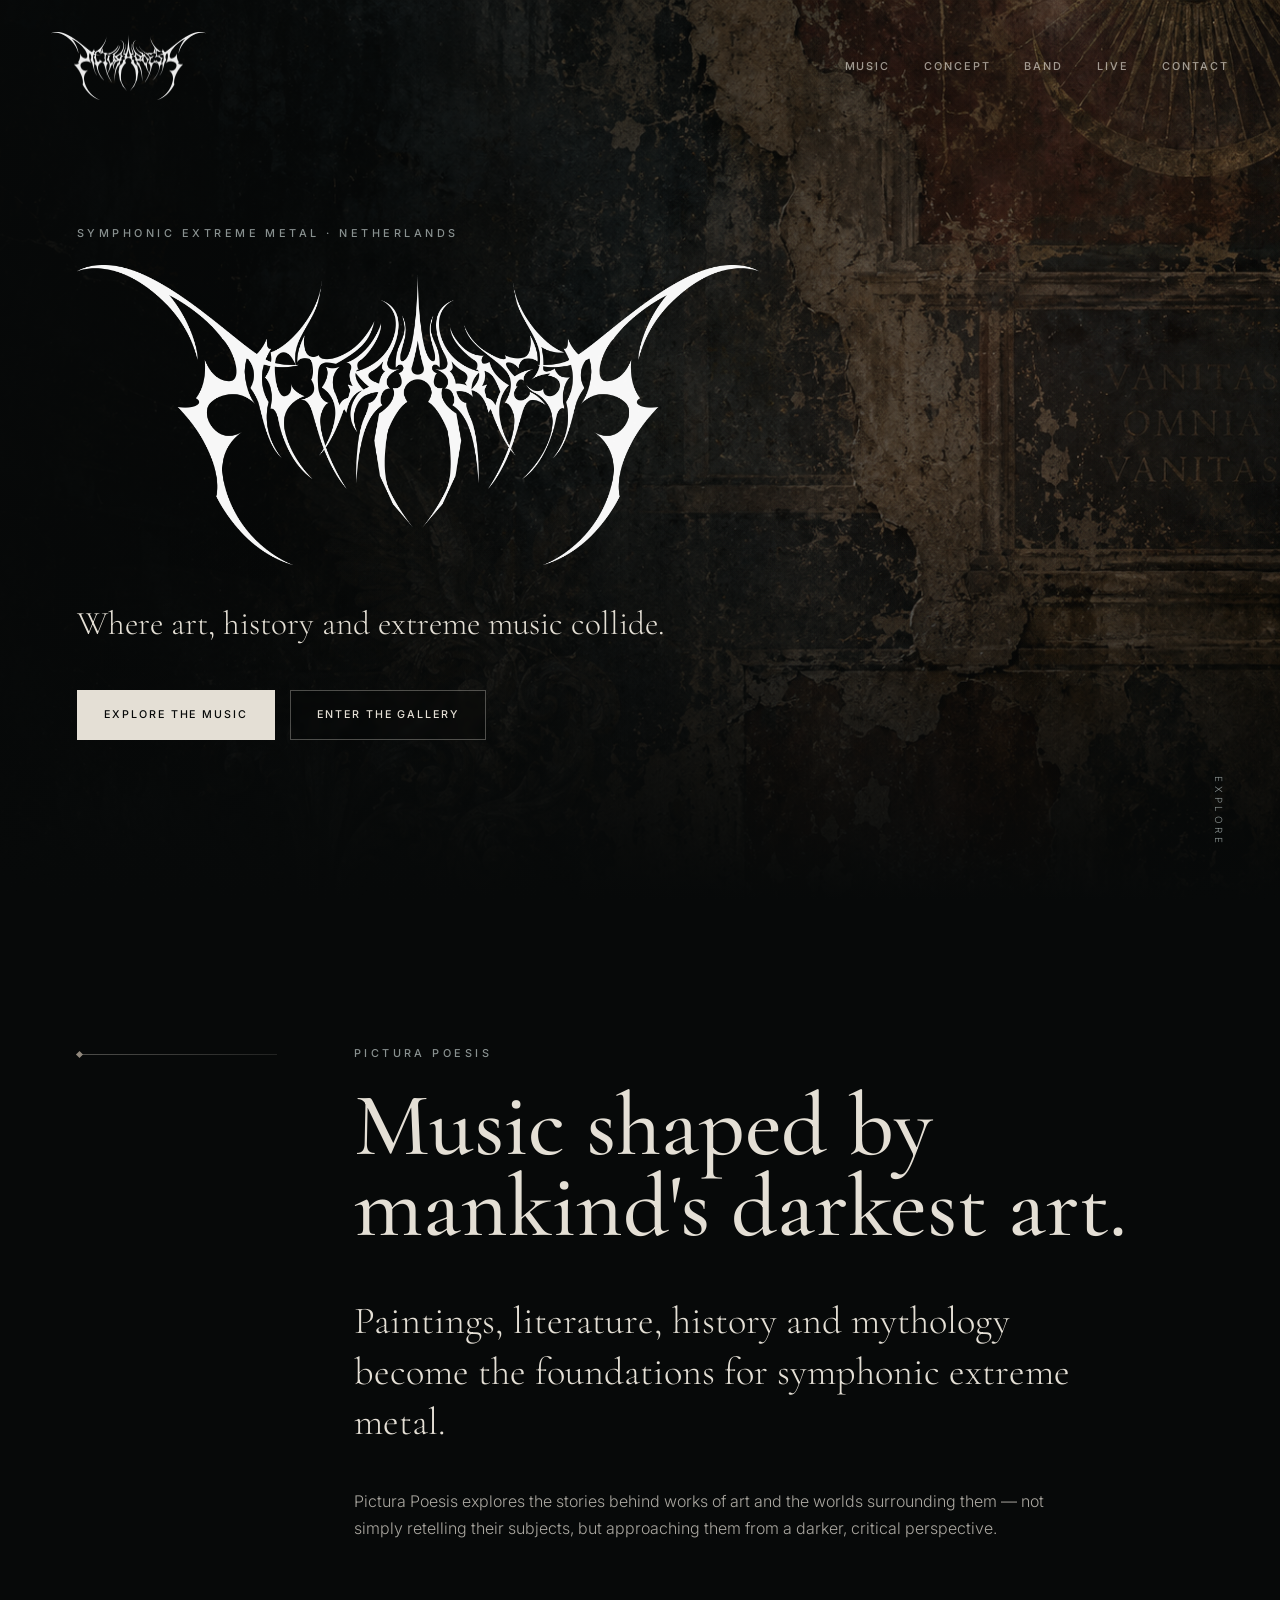
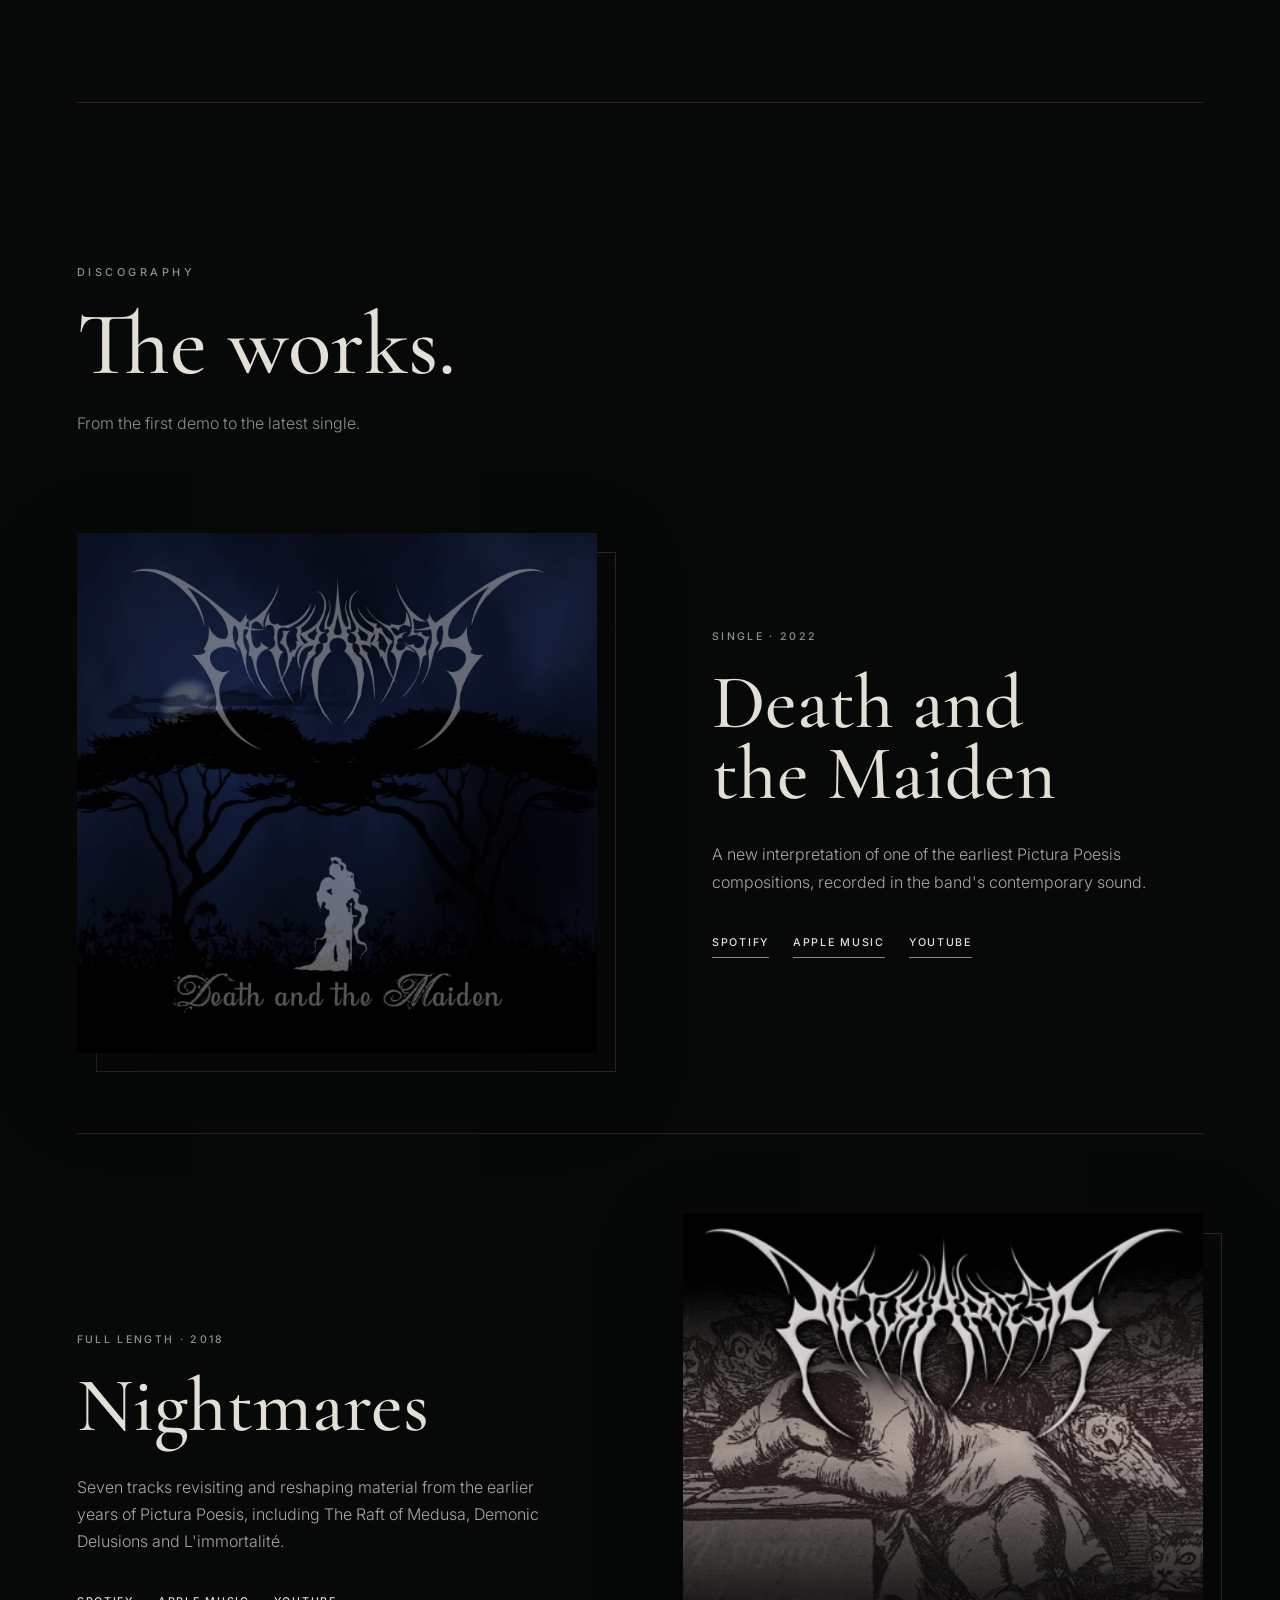
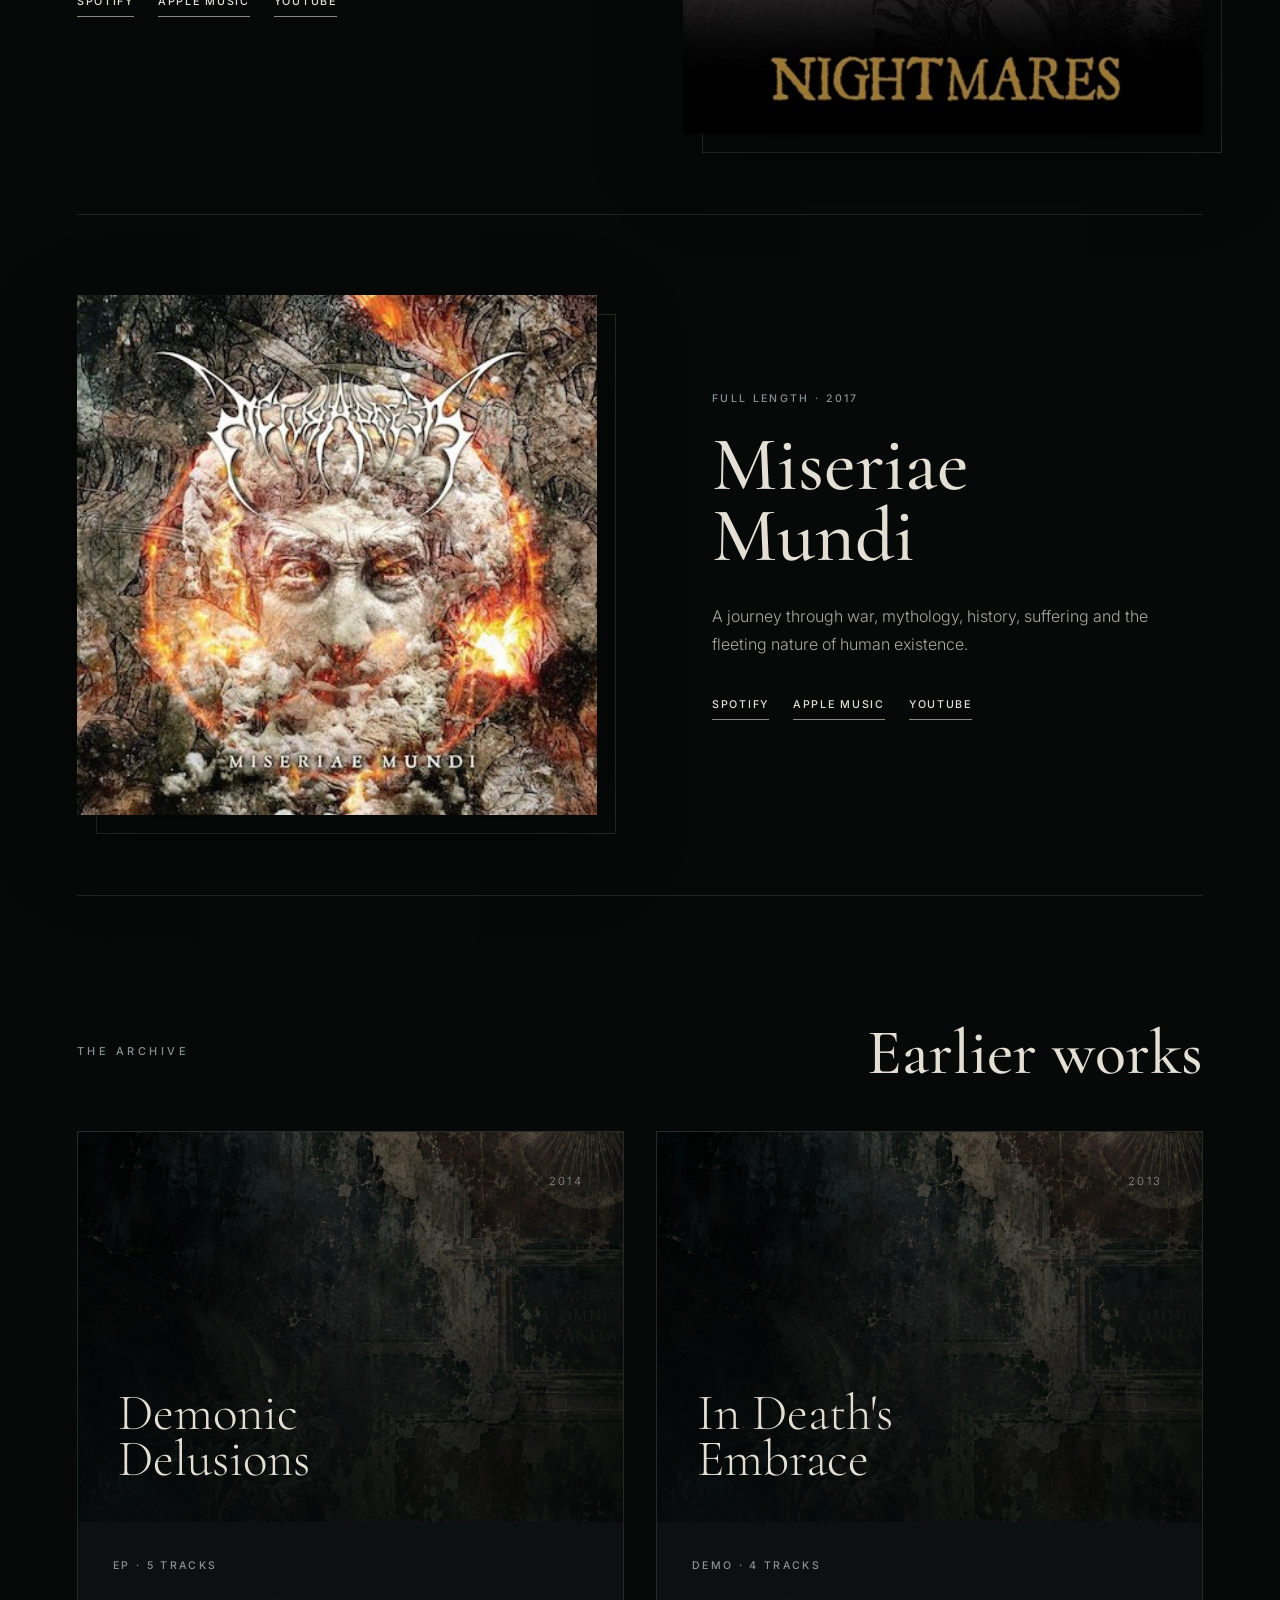
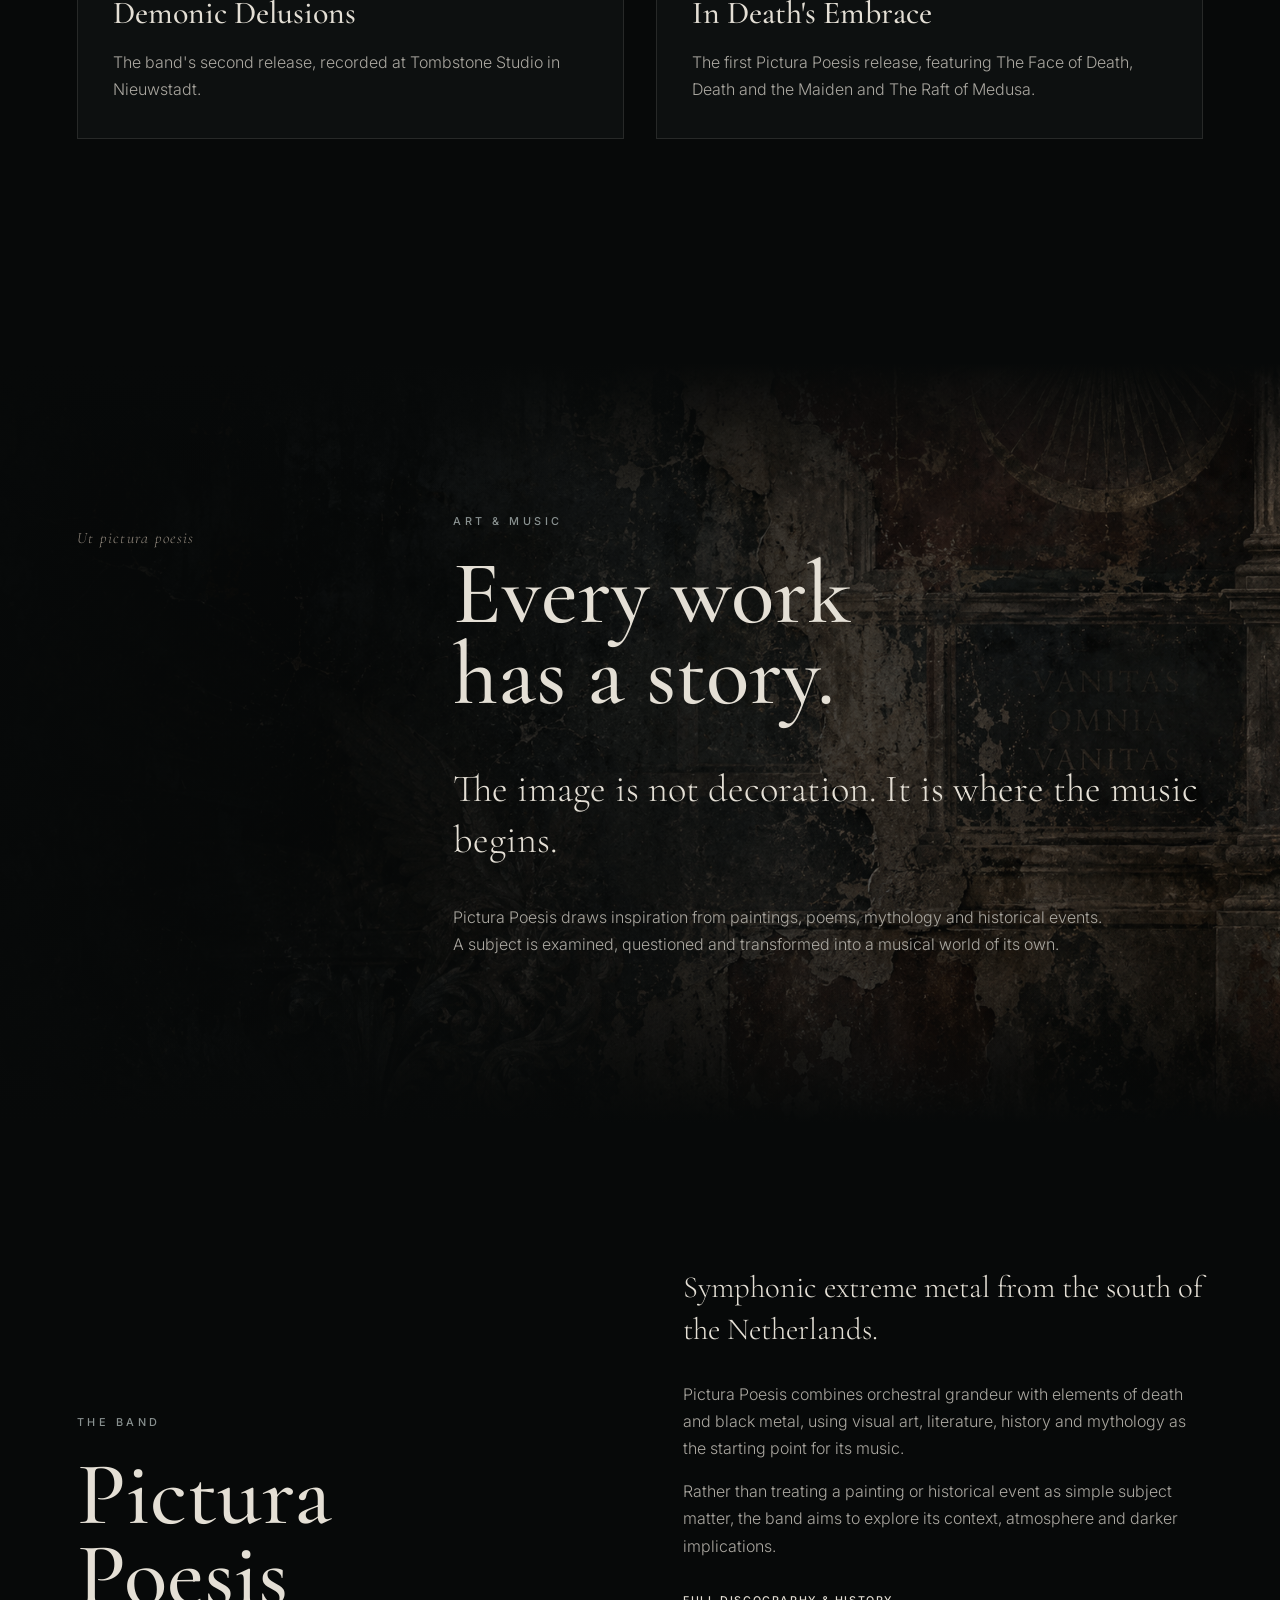
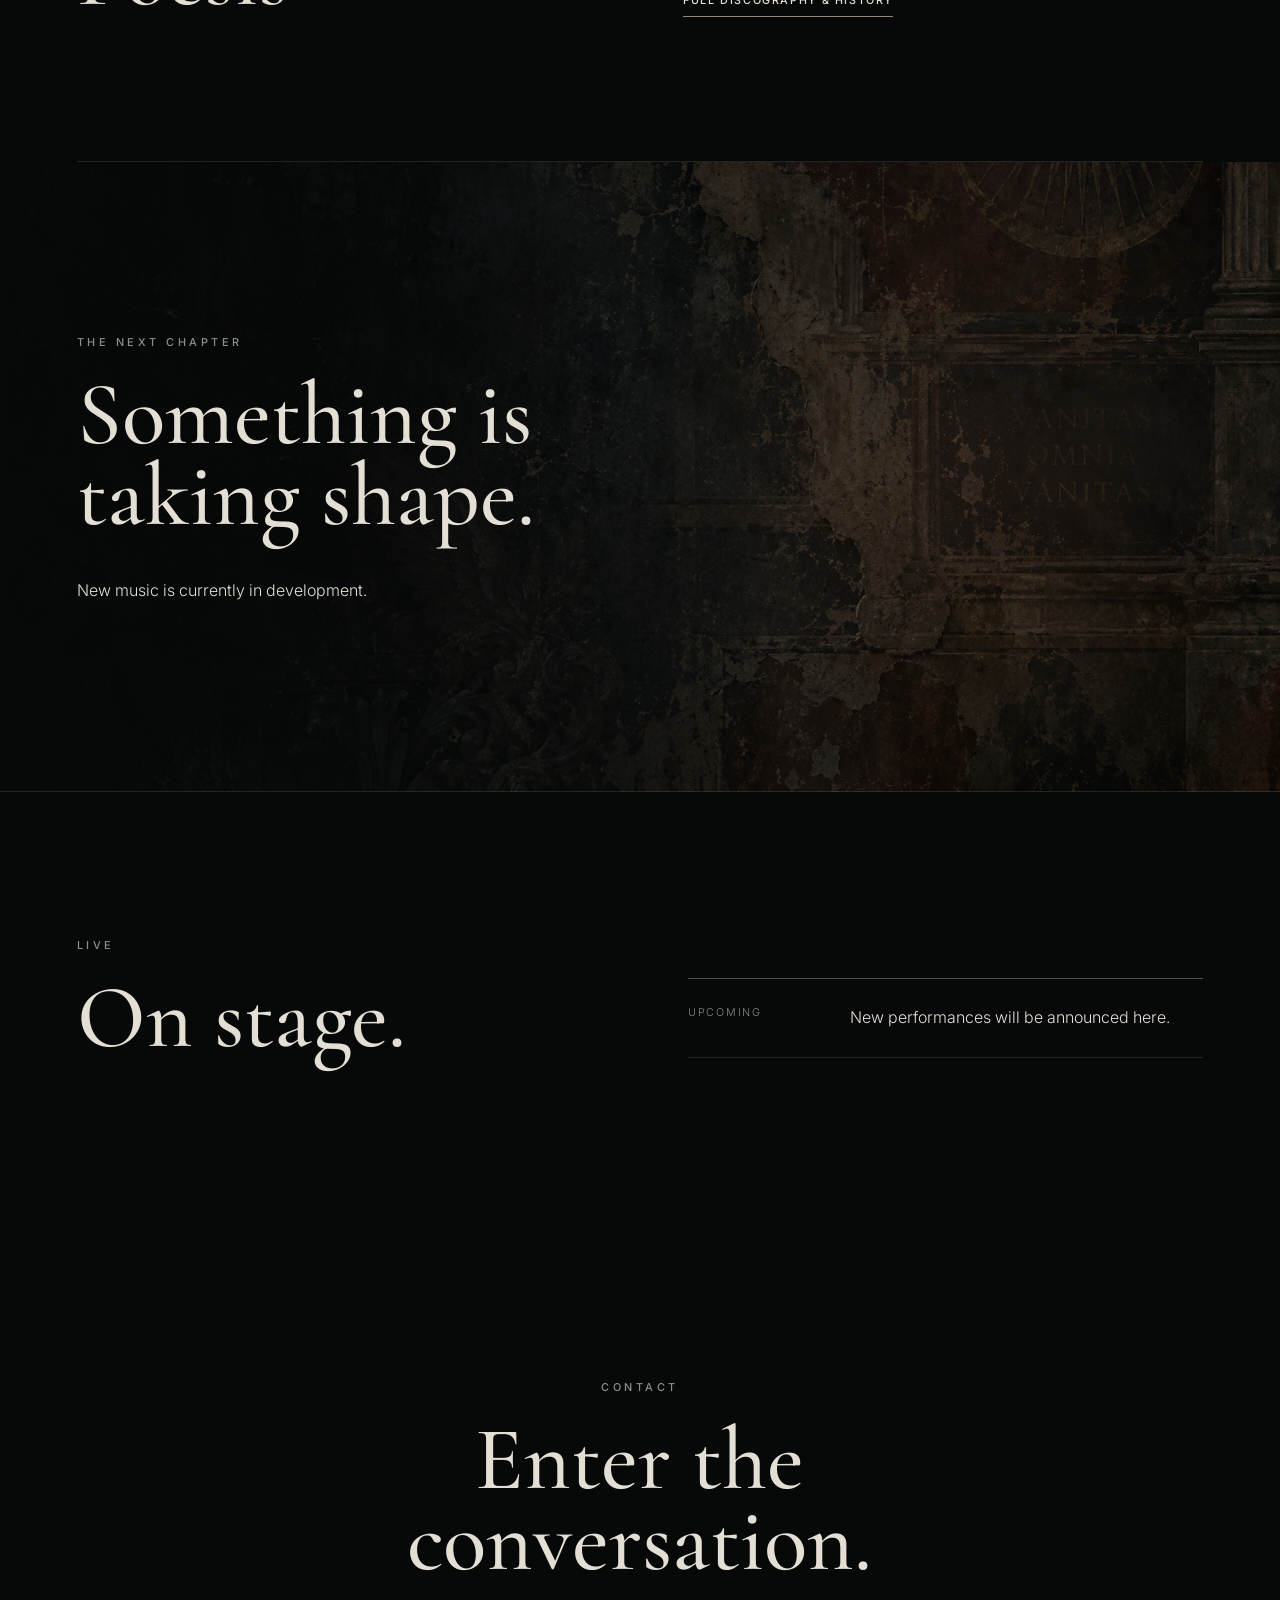
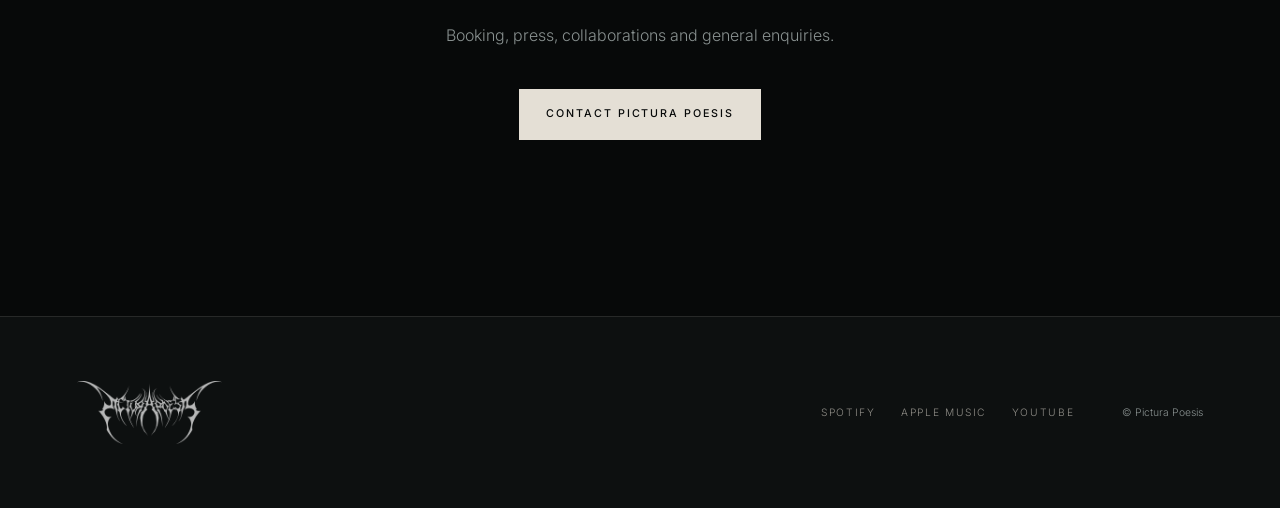
==== index.html @ 4efb4769 "Update index.html" ====
<!DOCTYPE html>
<html lang="en">

<head>
    <meta charset="UTF-8">

    <meta
        name="viewport"
        content="width=device-width, initial-scale=1.0"
    >

    <meta
        name="description"
        content="Pictura Poesis — symphonic extreme metal inspired by art, history, mythology and the darker side of mankind."
    >

    <meta name="theme-color" content="#080a0a">

    <title>Pictura Poesis — Symphonic Extreme Metal</title>

    <link rel="preconnect" href="https://fonts.googleapis.com">
    <link rel="preconnect" href="https://fonts.gstatic.com" crossorigin>

    <link
        href="https://fonts.googleapis.com/css2?family=Cormorant+Garamond:wght@400;500;600&family=Inter:wght@300;400;500;600&display=swap"
        rel="stylesheet"
    >

    <link rel="stylesheet" href="assets/css/style.css">
</head>


<body>

    <!-- =====================================================
         HEADER
    ====================================================== -->

    <header class="site-header">

        <a class="header-logo" href="#top" aria-label="Pictura Poesis home">
            <img
                src="assets/images/logo.png"
                alt="Pictura Poesis"
            >
        </a>

        <nav class="main-nav" aria-label="Main navigation">

            <a href="#music">Music</a>
            <a href="#concept">Concept</a>
            <a href="#about">Band</a>
            <a href="#live">Live</a>
            <a href="#contact">Contact</a>

        </nav>

    </header>


    <main id="top">


        <!-- =================================================
             HERO
        ================================================== -->

        <section class="hero">

            <div class="hero-content">

                <p class="eyebrow">
                    Symphonic Extreme Metal · Netherlands
                </p>

                <h1 class="sr-only">
                    Pictura Poesis
                </h1>

                <img
                    class="hero-logo"
                    src="assets/images/logo.png"
                    alt="Pictura Poesis"
                >

                <p class="hero-tagline">
                    Where art, history and extreme music collide.
                </p>

                <div class="hero-actions">

                    <a
                        class="button button-primary"
                        href="#music"
                    >
                        Explore the music
                    </a>

                    <a
                        class="button button-secondary"
                        href="#concept"
                    >
                        Enter the gallery
                    </a>

                </div>

            </div>

            <a class="hero-scroll" href="#intro">
                Explore
            </a>

        </section>



        <!-- =================================================
             INTRO
        ================================================== -->

        <section
            id="intro"
            class="intro section"
        >

            <div
                class="section-rule"
                aria-hidden="true"
            >
                <span></span>
            </div>

            <div class="intro-content">

                <p class="eyebrow">
                    Pictura Poesis
                </p>

                <h2>
                    Music shaped by<br>
                    mankind's darkest art.
                </h2>

                <p class="lead">
                    Paintings, literature, history and mythology become
                    the foundations for symphonic extreme metal.
                </p>

                <p class="body-copy">
                    Pictura Poesis explores the stories behind works of art
                    and the worlds surrounding them — not simply retelling
                    their subjects, but approaching them from a darker,
                    critical perspective.
                </p>

            </div>

        </section>



        <!-- =================================================
             DISCOGRAPHY
        ================================================== -->

        <section
            id="music"
            class="discography section"
        >

            <div class="section-heading">

                <p class="eyebrow">
                    Discography
                </p>

                <h2>
                    The works.
                </h2>

                <p>
                    From the first demo to the latest single.
                </p>

            </div>



            <!-- =============================================
                 DEATH AND THE MAIDEN
            ============================================== -->

            <article class="release release-feature">

                <div class="release-cover">

                    <img
                        src="assets/images/deathandthemaiden.jpg"
                        alt="Death and the Maiden artwork"
                        loading="lazy"
                    >

                </div>


                <div class="release-info">

                    <p class="release-type">
                        Single · 2022
                    </p>

                    <h3>
                        Death and<br>
                        the Maiden
                    </h3>

                    <p>
                        A new interpretation of one of the earliest
                        Pictura Poesis compositions, recorded in the
                        band's contemporary sound.
                    </p>

                    <div class="streaming-links">


                        <a
                            href="https://open.spotify.com/album/4mwRuoXnrW4520mu24LD81"
                            target="_blank"
                            rel="noopener noreferrer"
                        >
                            Spotify
                        </a>

                        <a
                            href="https://music.apple.com/us/album/death-and-the-maiden-single/1644871795"
                            target="_blank"
                            rel="noopener noreferrer"
                        >
                            Apple Music
                        </a>

                        <a
                            href="https://www.youtube.com/results?search_query=Pictura+Poesis+Death+and+the+Maiden"
                            target="_blank"
                            rel="noopener noreferrer"
                        >
                            YouTube
                        </a>

                    </div>

                </div>

            </article>



            <!-- =============================================
                 NIGHTMARES
            ============================================== -->

            <article class="release release-reverse">

                <div class="release-cover">

                    <img
                        src="assets/images/nightmares.jpg"
                        alt="Nightmares album artwork"
                        loading="lazy"
                    >

                </div>


                <div class="release-info">

                    <p class="release-type">
                        Full Length · 2018
                    </p>

                    <h3>
                        Nightmares
                    </h3>

                    <p>
                        Seven tracks revisiting and reshaping material from
                        the earlier years of Pictura Poesis, including
                        The Raft of Medusa, Demonic Delusions and
                        L'immortalité.
                    </p>

                    <div class="streaming-links">

                        <a
                            href="https://open.spotify.com/album/3AnXdnMC1mDPxjdzt0FBMb"
                            target="_blank"
                            rel="noopener noreferrer"
                        >
                            Spotify
                        </a>

                        <a
                            href="https://music.apple.com/us/album/nightmares/1437054928"
                            target="_blank"
                            rel="noopener noreferrer"
                        >
                            Apple Music
                        </a>

                        <a
                            href="https://www.youtube.com/results?search_query=Pictura+Poesis+Nightmares"
                            target="_blank"
                            rel="noopener noreferrer"
                        >
                            YouTube
                        </a>

                    </div>

                </div>

            </article>



            <!-- =============================================
                 MISERIAE MUNDI
            ============================================== -->

            <article class="release">

                <div class="release-cover">

                    <img
                        src="assets/images/miseriae-mundi.jpg"
                        alt="Miseriae Mundi album artwork"
                        loading="lazy"
                    >

                </div>


                <div class="release-info">

                    <p class="release-type">
                        Full Length · 2017
                    </p>

                    <h3>
                        Miseriae<br>
                        Mundi
                    </h3>

                    <p>
                        A journey through war, mythology, history,
                        suffering and the fleeting nature of human
                        existence.
                    </p>

                    <div class="streaming-links">

                        <a
                            href="https://open.spotify.com/album/6PkFPd2xws554ISR9UhCnM"
                            target="_blank"
                            rel="noopener noreferrer"
                        >
                            Spotify
                        </a>

                        <a
                            href="https://music.apple.com/us/album/miseriae-mundi/1218280300"
                            target="_blank"
                            rel="noopener noreferrer"
                        >
                            Apple Music
                        </a>

                        <a
                            href="https://www.youtube.com/results?search_query=Pictura+Poesis+Miseriae+Mundi"
                            target="_blank"
                            rel="noopener noreferrer"
                        >
                            YouTube
                        </a>

                    </div>

                </div>

            </article>



            <!-- =============================================
                 ARCHIVE
            ============================================== -->

            <div class="archive-heading">

                <p class="eyebrow">
                    The Archive
                </p>

                <h3>
                    Earlier works
                </h3>

            </div>


            <div class="archive-grid">


                <!-- DEMONIC DELUSIONS -->

                <article class="archive-release">

                    <div class="archive-art">

                        <span class="archive-year">
                            2014
                        </span>

                        <span class="archive-title">
                            Demonic<br>
                            Delusions
                        </span>

                    </div>

                    <div class="archive-details">

                        <p class="release-type">
                            EP · 5 tracks
                        </p>

                        <h4>
                            Demonic Delusions
                        </h4>

                        <p>
                            The band's second release, recorded at
                            Tombstone Studio in Nieuwstadt.
                        </p>

                    </div>

                </article>


                <!-- IN DEATH'S EMBRACE -->

                <article class="archive-release">

                    <div class="archive-art">

                        <span class="archive-year">
                            2013
                        </span>

                        <span class="archive-title">
                            In Death's<br>
                            Embrace
                        </span>

                    </div>

                    <div class="archive-details">

                        <p class="release-type">
                            Demo · 4 tracks
                        </p>

                        <h4>
                            In Death's Embrace
                        </h4>

                        <p>
                            The first Pictura Poesis release, featuring
                            The Face of Death, Death and the Maiden and
                            The Raft of Medusa.
                        </p>

                    </div>

                </article>

            </div>

        </section>



        <!-- =================================================
             ART / CONCEPT
        ================================================== -->

        <section
            id="concept"
            class="concept-section"
        >

            <div class="concept-background"></div>


            <div class="concept-inner">

                <div class="concept-number">
                    Ut pictura poesis
                </div>

                <div class="concept-copy">

                    <p class="eyebrow">
                        Art & Music
                    </p>

                    <h2>
                        Every work<br>
                        has a story.
                    </h2>

                    <p class="lead">
                        The image is not decoration.
                        It is where the music begins.
                    </p>

                    <p>
                        Pictura Poesis draws inspiration from paintings,
                        poems, mythology and historical events. A subject
                        is examined, questioned and transformed into a
                        musical world of its own.
                    </p>

                </div>

            </div>

        </section>



        <!-- =================================================
             ABOUT
        ================================================== -->

        <section
            id="about"
            class="about section"
        >

            <div class="about-heading">

                <p class="eyebrow">
                    The Band
                </p>

                <h2>
                    Pictura<br>
                    Poesis
                </h2>

            </div>


            <div class="about-copy">

                <p class="lead-small">
                    Symphonic extreme metal from the south of
                    the Netherlands.
                </p>

                <p>
                    Pictura Poesis combines orchestral grandeur with
                    elements of death and black metal, using visual art,
                    literature, history and mythology as the starting
                    point for its music.
                </p>

                <p>
                    Rather than treating a painting or historical event
                    as simple subject matter, the band aims to explore
                    its context, atmosphere and darker implications.
                </p>

                <a
                    class="text-link"
                    href="https://www.metal-archives.com/bands/Pictura_Poesis/3540366966"
                    target="_blank"
                    rel="noopener noreferrer"
                >
                    Full discography & history
                </a>

            </div>

        </section>



        <!-- =================================================
             NEXT CHAPTER
        ================================================== -->

        <section class="next-chapter">

            <div class="next-chapter-inner">

                <p class="eyebrow">
                    The next chapter
                </p>

                <h2>
                    Something is<br>
                    taking shape.
                </h2>

                <p>
                    New music is currently in development.
                </p>

            </div>

        </section>



        <!-- =================================================
             LIVE
        ================================================== -->

        <section
            id="live"
            class="live section"
        >

            <div>

                <p class="eyebrow">
                    Live
                </p>

                <h2>
                    On stage.
                </h2>

            </div>


            <div class="live-content">

                <div class="show-row">

                    <span class="show-status">
                        Upcoming
                    </span>

                    <span>
                        New performances will be announced here.
                    </span>

                </div>

            </div>

        </section>



        <!-- =================================================
             CONTACT
        ================================================== -->

        <section
            id="contact"
            class="contact section"
        >

            <p class="eyebrow">
                Contact
            </p>

            <h2>
                Enter the<br>
                conversation.
            </h2>

            <p>
                Booking, press, collaborations and general enquiries.
            </p>

            <a
                class="button button-primary"
                href="mailto:info@pictura-poesis.com"
            >
                Contact Pictura Poesis
            </a>

        </section>

    </main>



    <!-- =====================================================
         FOOTER
    ====================================================== -->

    <footer class="footer">

        <img
            class="footer-logo"
            src="assets/images/logo.png"
            alt="Pictura Poesis"
        >


        <div class="footer-links">

            <a
                href="https://open.spotify.com/search/Pictura%20Poesis"
                target="_blank"
                rel="noopener noreferrer"
            >
                Spotify
            </a>

            <a
                href="https://music.apple.com/us/artist/pictura-poesis/1218281561"
                target="_blank"
                rel="noopener noreferrer"
            >
                Apple Music
            </a>

            <a
                href="https://www.youtube.com/results?search_query=Pictura+Poesis"
                target="_blank"
                rel="noopener noreferrer"
            >
                YouTube
            </a>

        </div>


        <small>
            © Pictura Poesis
        </small>

    </footer>

</body>

</html>
---- assets/css/style.css ----
/* ==========================================================
   PICTURA POESIS
   Style Guide v0.3

   ART · HISTORY · DECAY · FIRE
========================================================== */


:root {

    --black: #070909;
    --black-soft: #0d1010;
    --black-raised: #121616;

    --stone: #202929;
    --petrol: #263738;
    --ash: #899190;

    --parchment: #e4dfd5;
    --white: #f4f1ea;

    --rust: #79513c;
    --ember: #ad6039;

    --line: rgba(228, 223, 213, .12);
    --line-strong: rgba(228, 223, 213, .32);

    --font-display: "Cormorant Garamond", serif;
    --font-body: "Inter", sans-serif;

    --content-width: 1220px;

}



/* ==========================================================
   RESET
========================================================== */

* {
    box-sizing: border-box;
}


html {
    scroll-behavior: smooth;
}


body {

    margin: 0;

    background:
        var(--black);

    color:
        var(--parchment);

    font-family:
        var(--font-body);

    font-weight: 300;

    line-height: 1.7;

    overflow-x: hidden;

}


img {

    display: block;

    max-width: 100%;

}


a {

    color: inherit;

    text-decoration: none;

}


button,
input,
textarea {

    font: inherit;

}


::selection {

    background:
        var(--parchment);

    color:
        var(--black);

}



/* ==========================================================
   ACCESSIBILITY
========================================================== */

.sr-only {

    position: absolute;

    width: 1px;
    height: 1px;

    padding: 0;
    margin: -1px;

    overflow: hidden;

    clip: rect(0, 0, 0, 0);

    white-space: nowrap;

    border: 0;

}



/* ==========================================================
   TYPOGRAPHY
========================================================== */

h1,
h2,
h3,
h4 {

    margin: 0;

    font-family:
        var(--font-display);

    font-weight: 500;

}


h2 {

    font-size:
        clamp(3.5rem, 7vw, 6.8rem);

    line-height: .91;

}


h3 {

    font-size:
        clamp(3rem, 6vw, 5.8rem);

    line-height: .92;

}


h4 {

    font-size: 2rem;

    line-height: 1;

}


p {

    margin-top: 0;

}


.eyebrow {

    margin-bottom: 1.4rem;

    color:
        var(--ash);

    font-size: .68rem;

    font-weight: 500;

    letter-spacing: .32em;

    text-transform: uppercase;

}


.lead {

    max-width: 760px;

    font-family:
        var(--font-display);

    font-size:
        clamp(1.6rem, 3vw, 2.6rem);

    line-height: 1.32;

}


.lead-small {

    font-family:
        var(--font-display);

    font-size:
        clamp(1.55rem, 2.4vw, 2.1rem);

    line-height: 1.35;

}


.body-copy {

    max-width: 700px;

}



/* ==========================================================
   HEADER
========================================================== */

.site-header {

    position: absolute;

    top: 0;
    left: 0;

    z-index: 20;

    display: flex;

    align-items: center;

    justify-content: space-between;

    width: 100%;

    padding:
        2rem 4vw;

}


.header-logo {

    display: block;

    width: 155px;

}


.header-logo img {

    width: 100%;

    /* Remove this filter if logo.png is already white */

    filter:
        brightness(0)
        invert(1);

    opacity: .92;

}


.main-nav {

    display: flex;

    align-items: center;

    gap: 2.1rem;

    font-size: .68rem;

    font-weight: 500;

    letter-spacing: .18em;

    text-transform: uppercase;

}


.main-nav a {

    position: relative;

    padding:
        .5rem 0;

    opacity: .65;

    transition:
        opacity .2s ease;

}


.main-nav a::after {

    content: "";

    position: absolute;

    bottom: 0;
    left: 0;

    width: 0;
    height: 1px;

    background:
        var(--parchment);

    transition:
        width .25s ease;

}


.main-nav a:hover {

    opacity: 1;

}


.main-nav a:hover::after {

    width: 100%;

}



/* ==========================================================
   HERO
========================================================== */

.hero {

    position: relative;

    display: flex;

    align-items: center;

    min-height: 100svh;

    padding:
        10rem 6vw 6rem;

    background:

        linear-gradient(
            90deg,
            rgba(7, 9, 9, .92) 0%,
            rgba(7, 9, 9, .68) 40%,
            rgba(7, 9, 9, .27) 100%
        ),

        url("../images/background.png")
        center center / cover no-repeat;

    overflow: hidden;

}


.hero::before {

    content: "";

    position: absolute;

    inset: 0;

    background:

        radial-gradient(
            circle at 78% 38%,
            rgba(173, 96, 57, .08),
            transparent 32%
        );

    pointer-events: none;

}


.hero::after {

    content: "";

    position: absolute;

    inset: 0;

    background:

        linear-gradient(
            to bottom,
            transparent 55%,
            rgba(7, 9, 9, .28) 72%,
            var(--black) 100%
        );

    pointer-events: none;

}


.hero-content {

    position: relative;

    z-index: 2;

    width:
        min(800px, 85vw);

}


.hero-logo {

    width:
        min(700px, 82vw);

    max-height: 300px;

    object-fit: contain;

    object-position: left center;

    filter:
        brightness(0)
        invert(1);

    opacity: .97;

}


.hero-tagline {

    max-width: 620px;

    margin:
        2.3rem 0 0;

    font-family:
        var(--font-display);

    font-size:
        clamp(1.45rem, 2.6vw, 2.2rem);

    line-height: 1.3;

}


.hero-actions {

    display: flex;

    flex-wrap: wrap;

    gap: .9rem;

    margin-top: 2.8rem;

}


.hero-scroll {

    position: absolute;

    z-index: 3;

    right: 2vw;
    bottom: 5rem;

    color:
        var(--ash);

    font-size: .62rem;

    letter-spacing: .36em;

    text-transform: uppercase;

    transform:
        rotate(90deg);

}



/* ==========================================================
   BUTTONS
========================================================== */

.button {

    display: inline-flex;

    align-items: center;

    justify-content: center;

    min-width: 175px;

    padding:
        .95rem 1.65rem;

    border:
        1px solid var(--line-strong);

    font-size: .67rem;

    font-weight: 500;

    letter-spacing: .18em;

    text-transform: uppercase;

    transition:
        background .2s ease,
        color .2s ease,
        border-color .2s ease;

}


.button-primary {

    background:
        var(--parchment);

    color:
        var(--black);

    border-color:
        var(--parchment);

}


.button-primary:hover {

    background:
        var(--white);

    border-color:
        var(--white);

}


.button-secondary {

    background:
        rgba(7, 9, 9, .18);

    backdrop-filter:
        blur(3px);

}


.button-secondary:hover {

    border-color:
        var(--parchment);

    background:
        rgba(7, 9, 9, .5);

}



/* ==========================================================
   GLOBAL SECTIONS
========================================================== */

.section {

    width:
        min(
            calc(100% - 12vw),
            var(--content-width)
        );

    margin:
        0 auto;

    padding:
        9rem 0;

}


.section-heading {

    margin-bottom:
        6rem;

}


.section-heading > p:last-child {

    margin-top:
        1.5rem;

    color:
        var(--ash);

}



/* ==========================================================
   INTRO
========================================================== */

.intro {

    display: grid;

    grid-template-columns:
        minmax(100px, 200px)
        1fr;

    gap:
        clamp(2rem, 6vw, 7rem);

    border-bottom:
        1px solid var(--line);

}


.section-rule {

    padding-top:
        .6rem;

}


.section-rule::before {

    content: "";

    display: block;

    width: 100%;
    height: 1px;

    background:
        linear-gradient(
            90deg,
            var(--line-strong),
            var(--line)
        );

}


.section-rule span {

    display: block;

    width: 5px;
    height: 5px;

    margin-top: -3px;

    background:
        #91887d;

    transform:
        rotate(45deg);

}


.intro h2 {

    margin-bottom:
        3rem;

}


.intro .body-copy {

    margin-top:
        2.5rem;

    color:
        #aaa7a0;

}



/* ==========================================================
   DISCOGRAPHY
========================================================== */

.discography {

    padding-top:
        10rem;

}


.release {

    display: grid;

    grid-template-columns:
        minmax(280px, 520px)
        minmax(300px, 1fr);

    gap:
        clamp(4rem, 9vw, 9rem);

    align-items: center;

    padding:
        5rem 0;

    border-top:
        1px solid var(--line);

}


.release-feature {

    padding-top:
        0;

    border-top:
        0;

}


.release-reverse {

    grid-template-columns:
        minmax(300px, 1fr)
        minmax(280px, 520px);

}


.release-reverse .release-cover {

    grid-column: 2;

}


.release-reverse .release-info {

    grid-column: 1;
    grid-row: 1;

}


.release-cover {

    position: relative;

}


.release-cover::after {

    content: "";

    position: absolute;

    z-index: -1;

    inset:
        1.2rem -1.2rem -1.2rem 1.2rem;

    border:
        1px solid rgba(145, 136, 125, .25);

}


.release-cover img {

    width: 100%;

    aspect-ratio: 1;

    object-fit: cover;

    background:
        var(--black-raised);

    box-shadow:
        0 30px 80px rgba(0, 0, 0, .4);

}


.release-type {

    margin-bottom:
        1.4rem;

    color:
        var(--ash);

    font-size: .66rem;

    font-weight: 500;

    letter-spacing: .22em;

    text-transform: uppercase;

}


.release-info h3 {

    margin-bottom:
        2rem;

}


.release-info > p:not(.release-type) {

    max-width: 540px;

    color:
        #aaa7a0;

}


.streaming-links {

    display: flex;

    flex-wrap: wrap;

    gap:
        1.5rem;

    margin-top:
        2.4rem;

}


.streaming-links a {

    position: relative;

    padding-bottom:
        .35rem;

    font-size: .67rem;

    font-weight: 500;

    letter-spacing: .16em;

    text-transform: uppercase;

}


.streaming-links a::after {

    content: "";

    position: absolute;

    left: 0;
    bottom: 0;

    width: 100%;
    height: 1px;

    background:
        #91887d;

    transform-origin:
        left center;

    transition:
        transform .2s ease;

}


.streaming-links a:hover::after {

    transform:
        scaleX(.35);

}



/* ==========================================================
   ARCHIVE
========================================================== */

.archive-heading {

    display: flex;

    align-items: end;

    justify-content: space-between;

    gap: 2rem;

    padding-top:
        8rem;

    margin-bottom:
        3rem;

    border-top:
        1px solid var(--line);

}


.archive-heading h3 {

    font-size:
        clamp(2.7rem, 5vw, 4.7rem);

}


.archive-grid {

    display: grid;

    grid-template-columns:
        repeat(2, minmax(0, 1fr));

    gap:
        2rem;

}


.archive-release {

    border:
        1px solid var(--line);

    background:
        var(--black-soft);

}


.archive-art {

    position: relative;

    display: flex;

    flex-direction: column;

    justify-content: space-between;

    min-height: 390px;

    padding:
        2.5rem;

    background:

        linear-gradient(
            rgba(7, 9, 9, .3),
            rgba(7, 9, 9, .78)
        ),

        url("../images/background.png")
        center / cover no-repeat;

    overflow: hidden;

}


.archive-art::after {

    content: "";

    position: absolute;

    inset: 0;

    background:
        rgba(24, 33, 33, .38);

    mix-blend-mode:
        color;

}


.archive-year,
.archive-title {

    position: relative;

    z-index: 2;

}


.archive-year {

    align-self:
        flex-end;

    color:
        var(--ash);

    font-size: .7rem;

    letter-spacing: .2em;

}


.archive-title {

    font-family:
        var(--font-display);

    font-size:
        clamp(2.7rem, 4vw, 4.2rem);

    line-height: .9;

}


.archive-details {

    padding:
        2.2rem;

}


.archive-details h4 {

    margin-bottom:
        1.2rem;

}


.archive-details p:last-child {

    margin-bottom: 0;

    color:
        #aaa7a0;

}



/* ==========================================================
   CONCEPT / ART
========================================================== */

.concept-section {

    position: relative;

    min-height: 760px;

    margin-top:
        5rem;

    display: flex;

    align-items: center;

    overflow: hidden;

}


.concept-background {

    position: absolute;

    inset: 0;

    background:

        linear-gradient(
            90deg,
            rgba(7, 9, 9, .94),
            rgba(7, 9, 9, .68) 52%,
            rgba(7, 9, 9, .28)
        ),

        url("../images/background.png")
        center center / cover no-repeat;

    filter:
        saturate(.72);

}


.concept-background::after {

    content: "";

    position: absolute;

    inset: 0;

    background:

        linear-gradient(
            to bottom,
            var(--black),
            transparent 18%,
            transparent 82%,
            var(--black)
        );

}


.concept-inner {

    position: relative;

    z-index: 2;

    display: grid;

    grid-template-columns:
        minmax(180px, 1fr)
        minmax(300px, 750px);

    gap:
        5rem;

    width:
        min(
            calc(100% - 12vw),
            var(--content-width)
        );

    margin:
        0 auto;

    padding:
        9rem 0;

}


.concept-number {

    align-self:
        start;

    padding-top:
        .8rem;

    color:
        #91887d;

    font-family:
        var(--font-display);

    font-size: 1rem;

    font-style: italic;

    letter-spacing: .08em;

}


.concept-copy h2 {

    margin-bottom:
        3rem;

}


.concept-copy > p:last-child {

    max-width:
        650px;

    color:
        #aaa7a0;

}



/* ==========================================================
   ABOUT
========================================================== */

.about {

    display: grid;

    grid-template-columns:
        minmax(300px, 1fr)
        minmax(300px, 520px);

    gap:
        clamp(4rem, 10vw, 10rem);

    align-items:
        end;

    border-bottom:
        1px solid var(--line);

}


.about-copy > p:not(.lead-small) {

    color:
        #aaa7a0;

}


.text-link {

    display: inline-block;

    margin-top:
        1rem;

    padding-bottom:
        .35rem;

    border-bottom:
        1px solid #91887d;

    font-size: .67rem;

    font-weight: 500;

    letter-spacing: .15em;

    text-transform: uppercase;

}



/* ==========================================================
   NEXT CHAPTER
========================================================== */

.next-chapter {

    position: relative;

    display: flex;

    align-items: center;

    min-height:
        70vh;

    padding:
        7rem 6vw;

    background:

        linear-gradient(
            90deg,
            rgba(7, 9, 9, .93),
            rgba(7, 9, 9, .53)
        ),

        url("../images/background.png")
        68% center / cover no-repeat;

    border-bottom:
        1px solid var(--line);

}


.next-chapter::after {

    content: "";

    position: absolute;

    inset: 0;

    background:
        radial-gradient(
            circle at 76% 50%,
            rgba(173, 96, 57, .1),
            transparent 31%
        );

}


.next-chapter-inner {

    position: relative;

    z-index: 2;

    width:
        min(850px, 100%);

}


.next-chapter h2 {

    margin-bottom:
        2.5rem;

}



/* ==========================================================
   LIVE
========================================================== */

.live {

    display: grid;

    grid-template-columns:
        1fr 1fr;

    gap:
        6rem;

    align-items:
        end;

}


.show-row {

    display: grid;

    grid-template-columns:
        130px 1fr;

    gap:
        2rem;

    padding:
        1.6rem 0;

    border-top:
        1px solid var(--line-strong);

    border-bottom:
        1px solid var(--line);

}


.show-status {

    color:
        #91887d;

    font-size: .67rem;

    letter-spacing: .16em;

    text-transform: uppercase;

}



/* ==========================================================
   CONTACT
========================================================== */

.contact {

    text-align: center;

    padding-top:
        11rem;

    padding-bottom:
        11rem;

}


.contact h2 {

    margin-bottom:
        2.5rem;

}


.contact > p:not(.eyebrow) {

    margin-bottom:
        2.5rem;

    color:
        var(--ash);

}



/* ==========================================================
   FOOTER
========================================================== */

.footer {

    display: grid;

    grid-template-columns:
        1fr auto auto;

    gap:
        3rem;

    align-items: center;

    padding:
        4rem 6vw;

    background:
        var(--black-soft);

    border-top:
        1px solid var(--line);

}


.footer-logo {

    width:
        145px;

    filter:
        brightness(0)
        invert(1);

    opacity: .7;

}


.footer-links {

    display: flex;

    gap:
        1.6rem;

    font-size: .64rem;

    letter-spacing: .16em;

    text-transform: uppercase;

}


.footer-links a {

    opacity: .6;

    transition:
        opacity .2s ease;

}


.footer-links a:hover {

    opacity: 1;

}


.footer small {

    color:
        var(--ash);

    font-size: .65rem;

}



/* ==========================================================
   TABLET
========================================================== */

@media (max-width: 950px) {

    .main-nav {

        gap:
            1.25rem;

    }


    .release,
    .release-reverse {

        grid-template-columns:
            minmax(250px, .9fr)
            minmax(280px, 1fr);

        gap:
            4rem;

    }


    .concept-inner {

        grid-template-columns:
            140px 1fr;

    }


    .about {

        gap:
            4rem;

    }

}



/* ==========================================================
   MOBILE
========================================================== */

@media (max-width: 750px) {

    .site-header {

        align-items:
            flex-start;

        padding:
            1.4rem 6vw;

    }


    .header-logo {

        width:
            115px;

    }


    .main-nav {

        max-width:
            62vw;

        justify-content:
            flex-end;

        gap:
            .8rem 1.1rem;

        flex-wrap:
            wrap;

        font-size:
            .58rem;

        letter-spacing:
            .12em;

    }


    .main-nav a:nth-child(3),
    .main-nav a:nth-child(4) {

        display: none;

    }


    .hero {

        min-height:
            92svh;

        padding:
            8rem 6vw 5rem;

        background:

            linear-gradient(
                90deg,
                rgba(7, 9, 9, .91),
                rgba(7, 9, 9, .63)
            ),

            url("../images/background.png")
            65% center / cover no-repeat;

    }


    .hero-content {

        width: 100%;

    }


    .hero-logo {

        width:
            min(520px, 95%);

    }


    .hero-tagline {

        font-size:
            1.45rem;

    }


    .hero-actions {

        flex-direction:
            column;

        align-items:
            flex-start;

    }


    .hero-scroll {

        display: none;

    }


    .section {

        width:
            calc(100% - 12vw);

        padding:
            6rem 0;

    }


    .intro {

        grid-template-columns:
            1fr;

        gap:
            2rem;

    }


    .section-rule {

        width:
            90px;

    }


    .release,
    .release-reverse {

        display: flex;

        flex-direction:
            column;

        gap:
            3.5rem;

        align-items:
            stretch;

        padding:
            4.5rem 0;

    }


    .release-reverse .release-cover,
    .release-reverse .release-info {

        grid-column:
            auto;

        grid-row:
            auto;

    }


    .release-cover::after {

        inset:
            .75rem -.75rem -.75rem .75rem;

    }


    .archive-heading {

        display: block;

        padding-top:
            6rem;

    }


    .archive-heading .eyebrow {

        margin-bottom:
            1rem;

    }


    .archive-grid {

        grid-template-columns:
            1fr;

    }


    .archive-art {

        min-height:
            330px;

    }


    .concept-section {

        min-height:
            650px;

    }


    .concept-inner {

        grid-template-columns:
            1fr;

        gap:
            2rem;

        padding:
            7rem 0;

    }


    .concept-number {

        border-bottom:
            1px solid var(--line);

        padding-bottom:
            1.3rem;

    }


    .about {

        grid-template-columns:
            1fr;

        gap:
            3.5rem;

    }


    .next-chapter {

        min-height:
            65vh;

        background:

            linear-gradient(
                90deg,
                rgba(7, 9, 9, .9),
                rgba(7, 9, 9, .58)
            ),

            url("../images/background.png")
            68% center / cover no-repeat;

    }


    .live {

        grid-template-columns:
            1fr;

        gap:
            3rem;

    }


    .show-row {

        grid-template-columns:
            1fr;

        gap:
            .6rem;

    }


    .contact {

        text-align: left;

    }


    .footer {

        grid-template-columns:
            1fr;

        gap:
            2rem;

    }


    .footer-links {

        flex-wrap:
            wrap;

    }

}



/* ==========================================================
   VERY SMALL SCREENS
========================================================== */

@media (max-width: 420px) {

    h2 {

        font-size:
            clamp(3rem, 15vw, 4.5rem);

    }


    h3 {

        font-size:
            clamp(2.8rem, 14vw, 4.3rem);

    }


    .hero {

        padding-top:
            7.5rem;

    }


    .hero-logo {

        width:
            100%;

    }


    .release-cover::after {

        display: none;

    }


    .archive-art {

        min-height:
            285px;

    }


    .contact .button {

        width: 100%;

    }

}
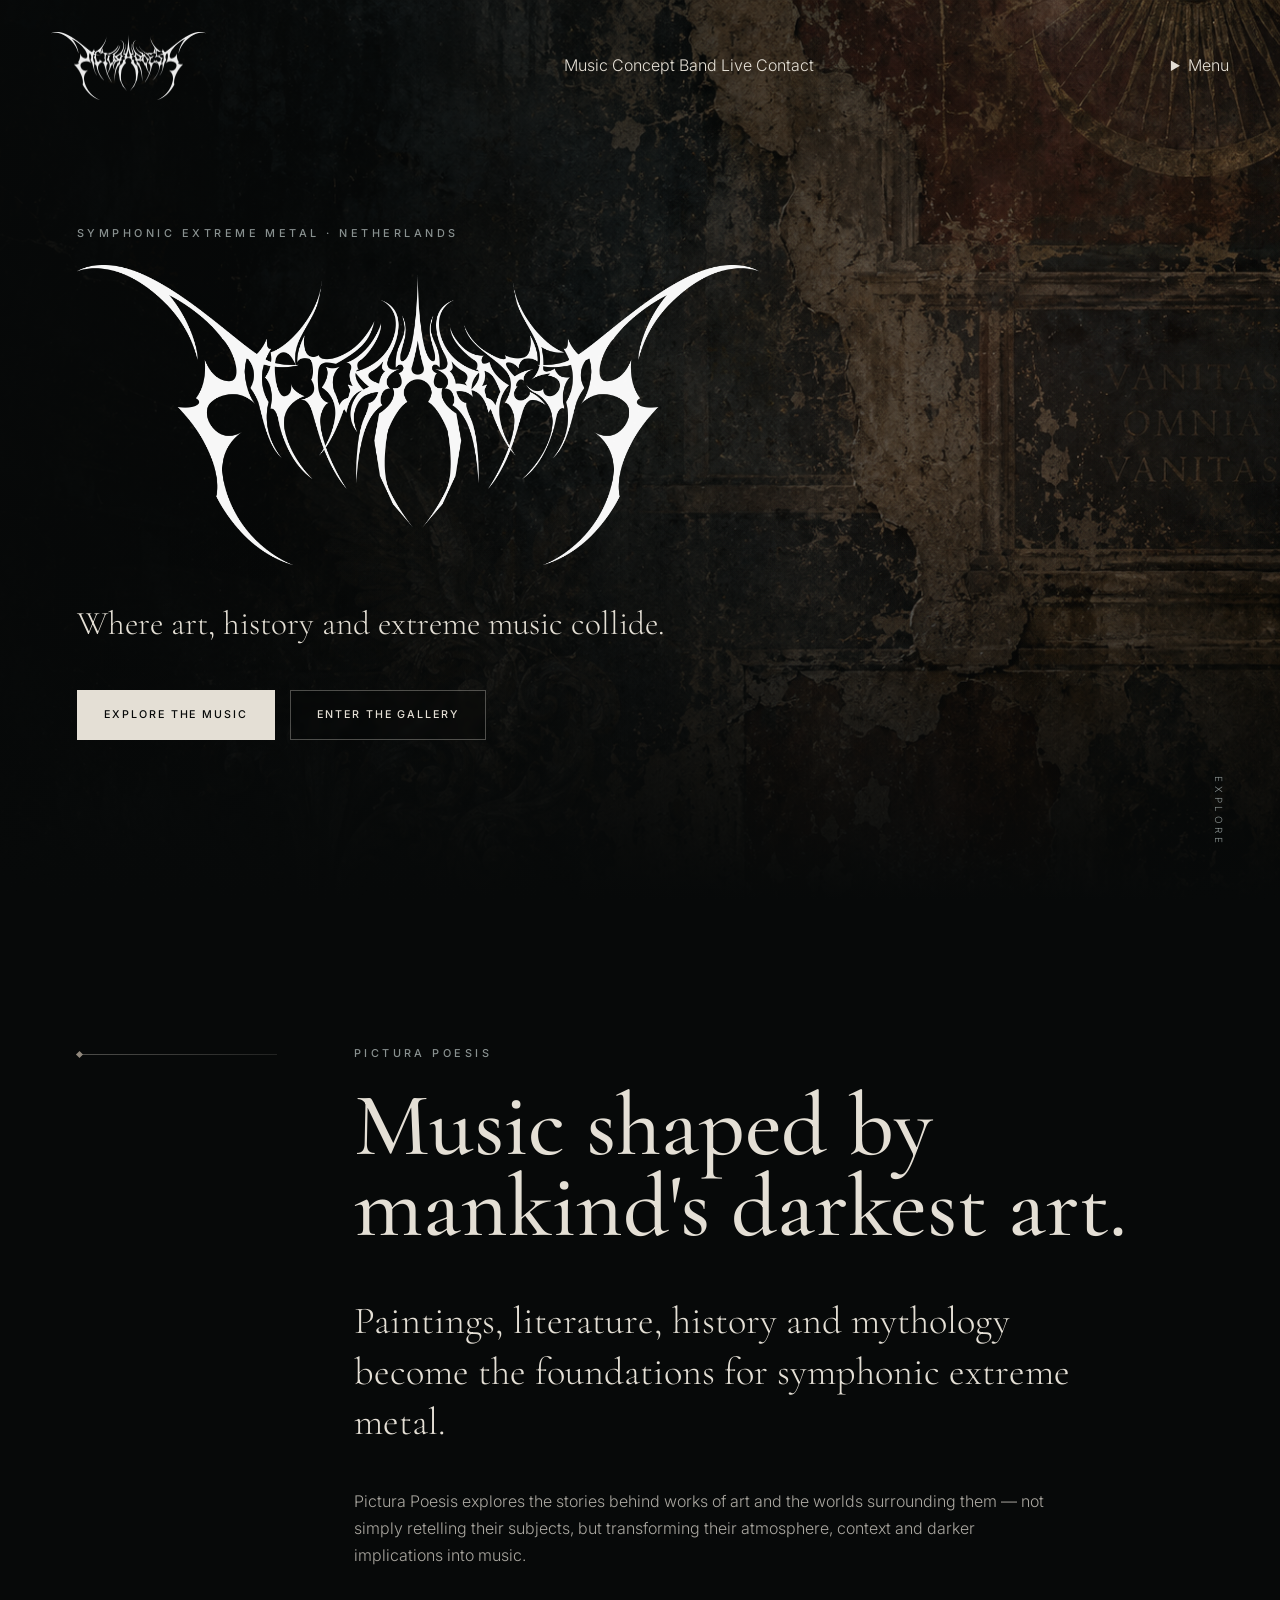
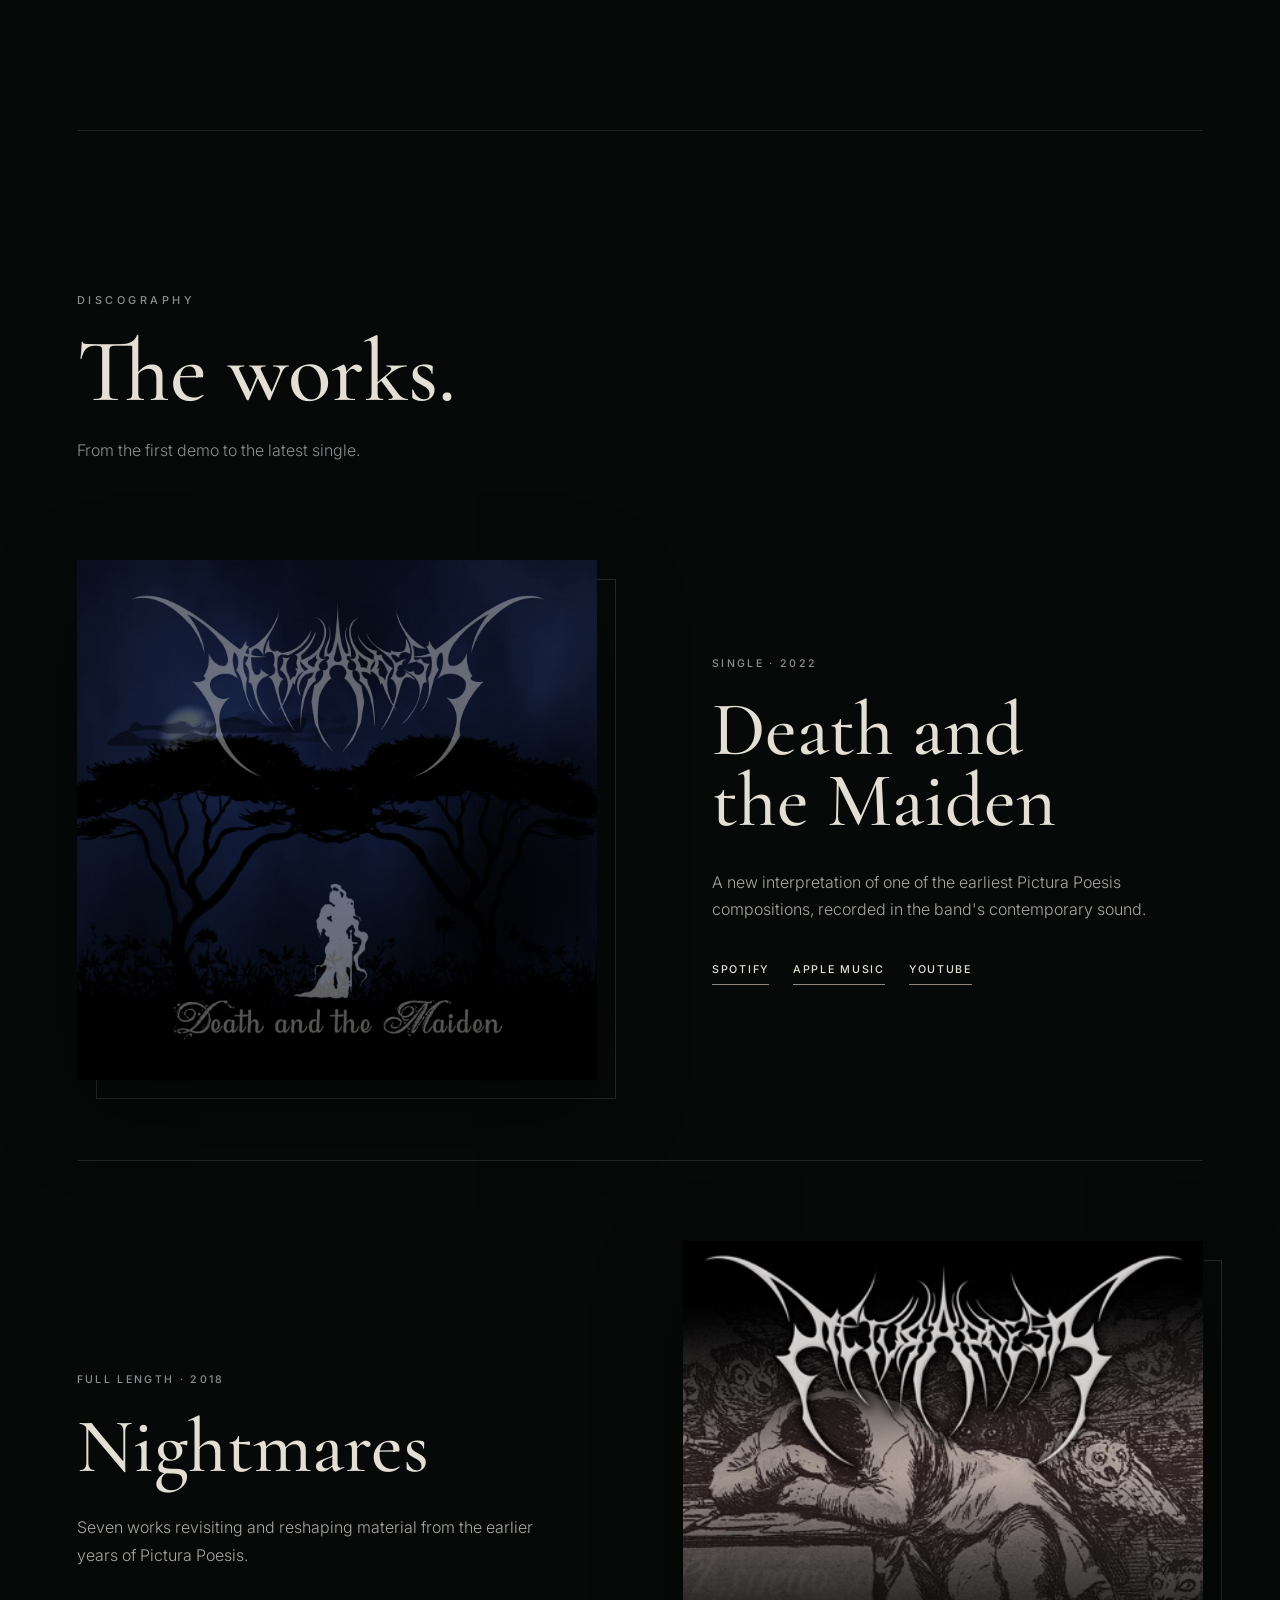
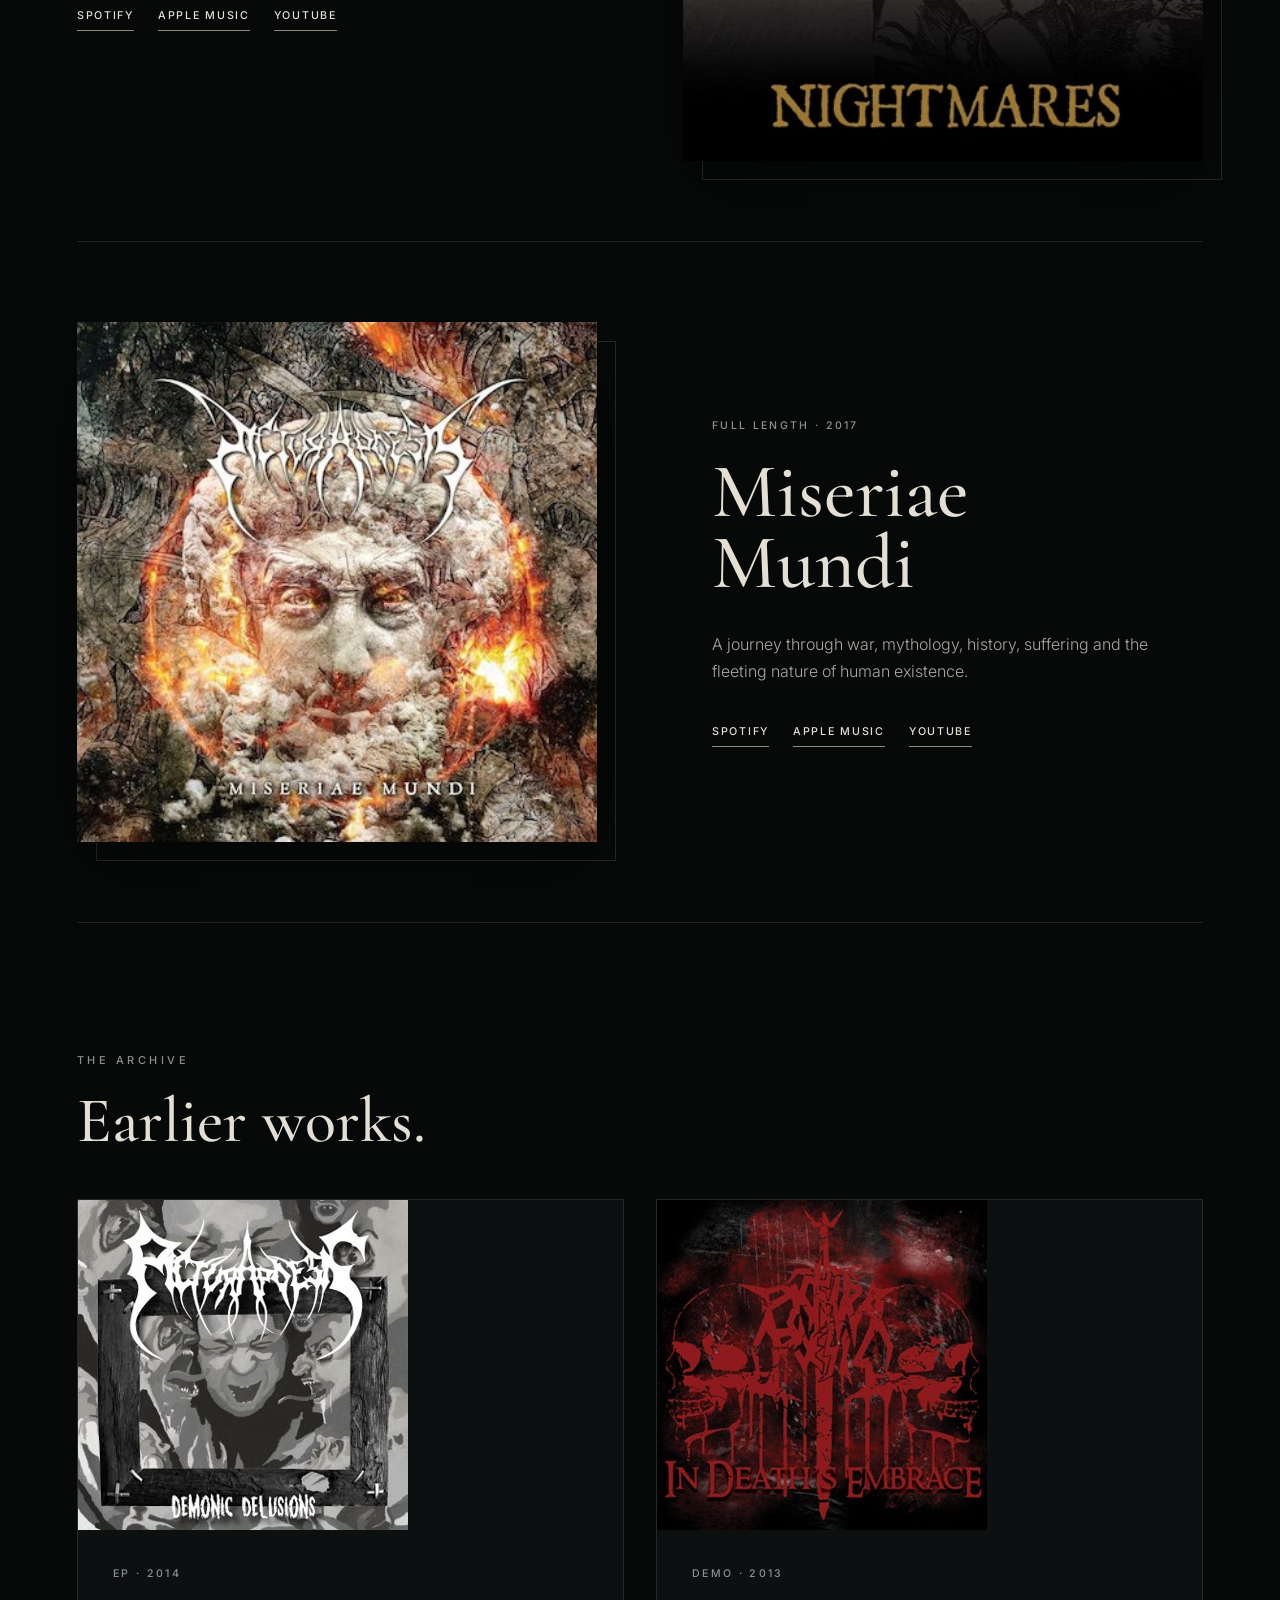
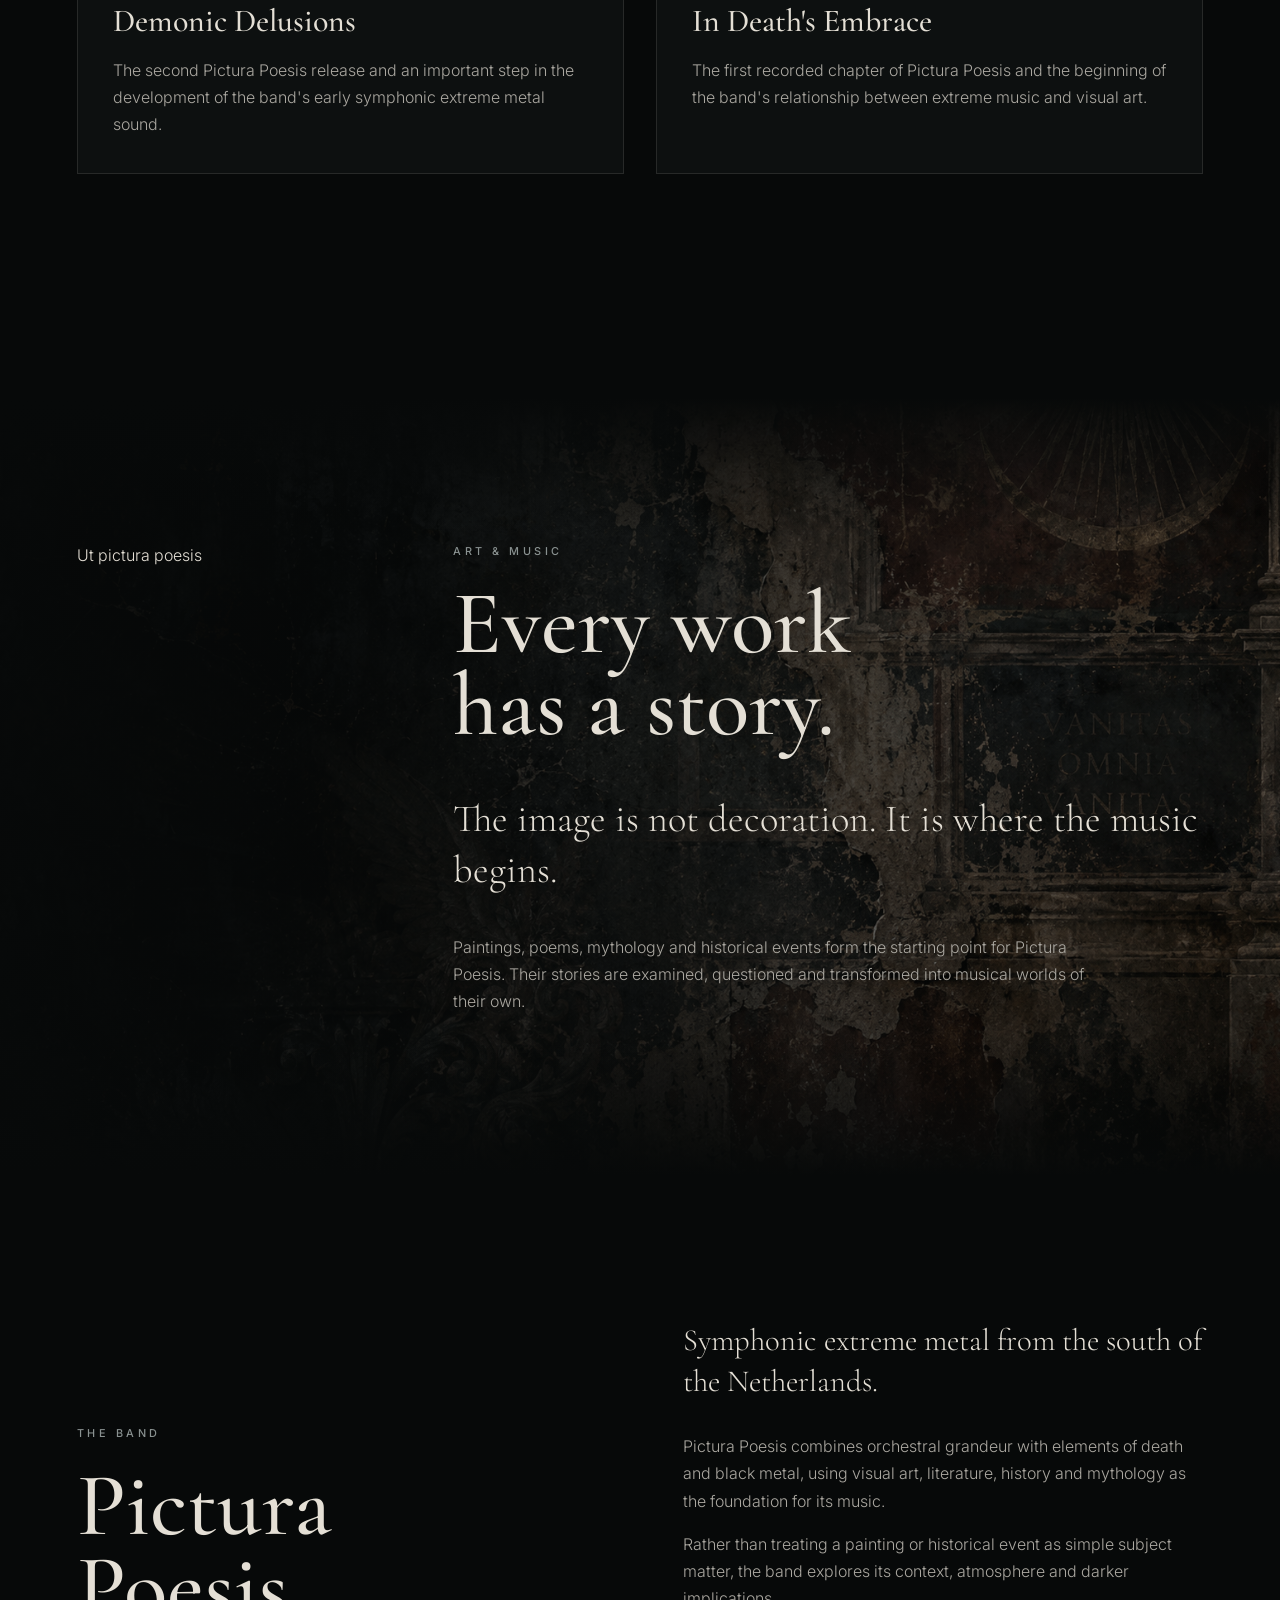
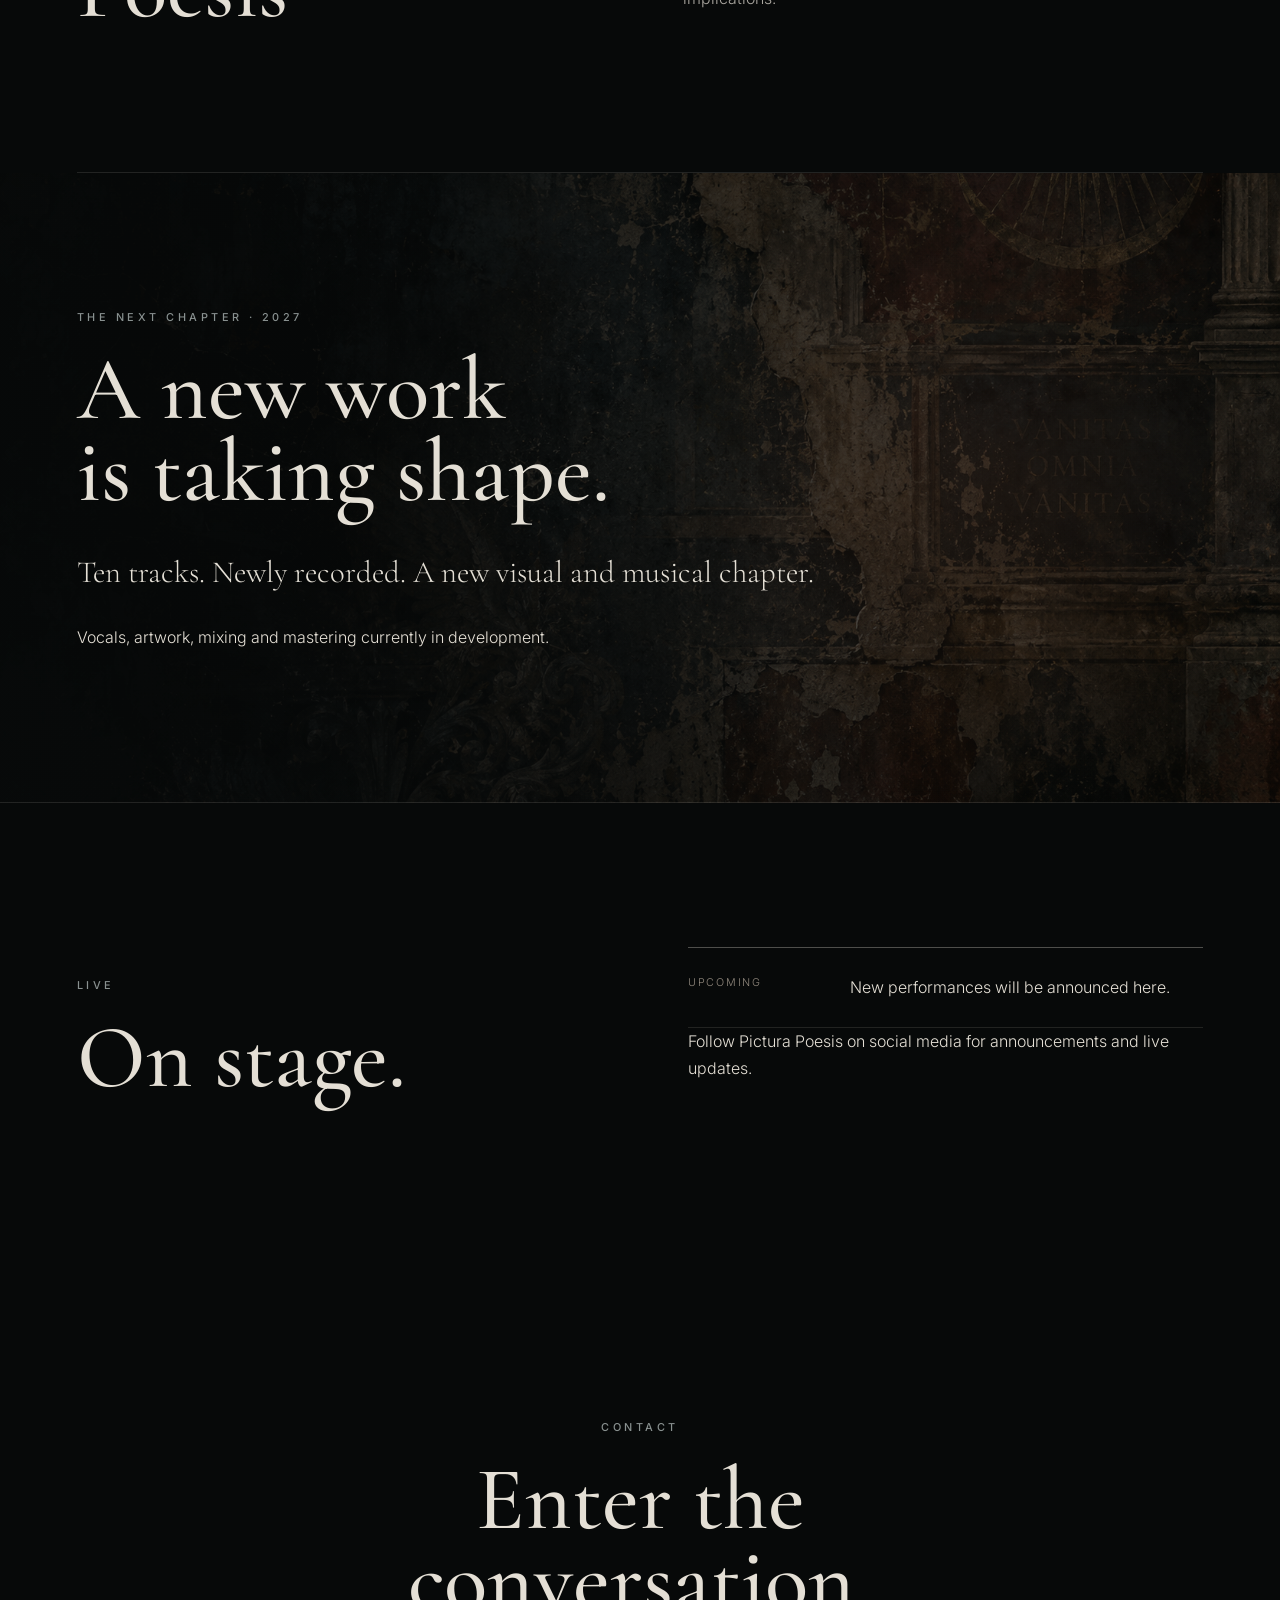
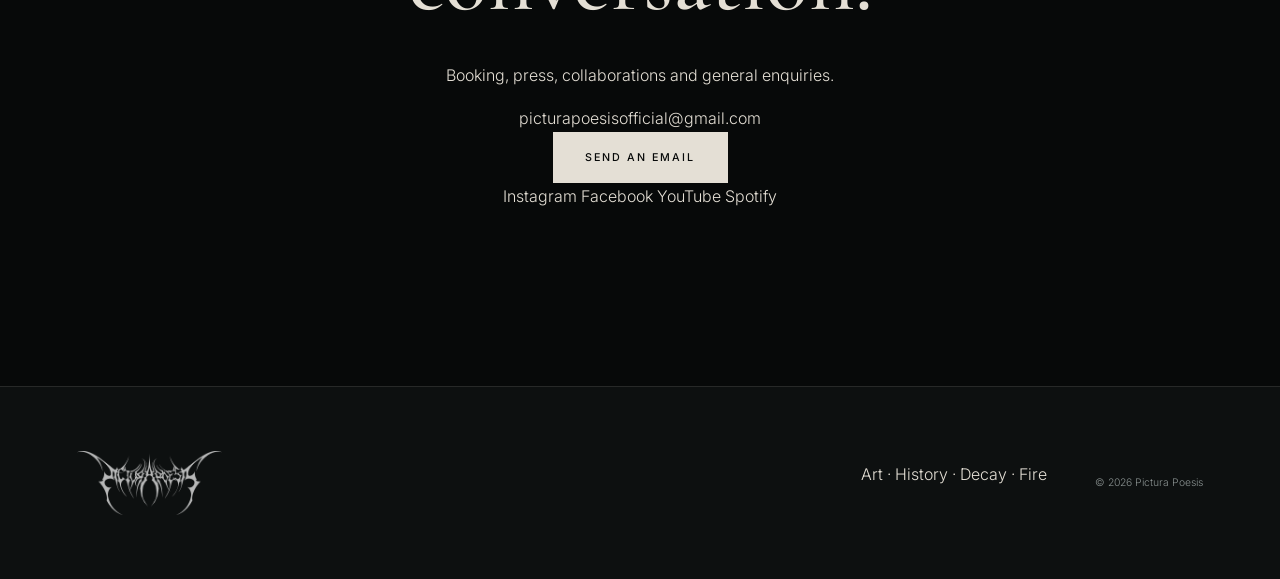
==== commit 59151639: "Update index.html" ====
--- a/index.html
+++ b/index.html
@@ -14,19 +14,57 @@
         content="Pictura Poesis — symphonic extreme metal inspired by art, history, mythology and the darker side of mankind."
     >
 
-    <meta name="theme-color" content="#080a0a">
-
-    <title>Pictura Poesis — Symphonic Extreme Metal</title>
-
-    <link rel="preconnect" href="https://fonts.googleapis.com">
-    <link rel="preconnect" href="https://fonts.gstatic.com" crossorigin>
+    <meta
+        name="theme-color"
+        content="#070909"
+    >
+
+    <!-- Social preview -->
+    <meta
+        property="og:title"
+        content="Pictura Poesis"
+    >
+
+    <meta
+        property="og:description"
+        content="Symphonic extreme metal where art, history and extreme music collide."
+    >
+
+    <meta
+        property="og:image"
+        content="assets/images/background.png"
+    >
+
+    <meta
+        property="og:type"
+        content="website"
+    >
+
+    <title>
+        Pictura Poesis — Symphonic Extreme Metal
+    </title>
+
+    <!-- Fonts -->
+    <link
+        rel="preconnect"
+        href="https://fonts.googleapis.com"
+    >
+
+    <link
+        rel="preconnect"
+        href="https://fonts.gstatic.com"
+        crossorigin
+    >
 
     <link
         href="https://fonts.googleapis.com/css2?family=Cormorant+Garamond:wght@400;500;600&family=Inter:wght@300;400;500;600&display=swap"
         rel="stylesheet"
     >
 
-    <link rel="stylesheet" href="assets/css/style.css">
+    <link
+        rel="stylesheet"
+        href="assets/css/style.css"
+    >
 </head>
 
 
@@ -38,22 +76,83 @@
 
     <header class="site-header">
 
-        <a class="header-logo" href="#top" aria-label="Pictura Poesis home">
+        <a
+            class="header-logo"
+            href="#top"
+            aria-label="Pictura Poesis home"
+        >
+
             <img
                 src="assets/images/logo.png"
                 alt="Pictura Poesis"
             >
+
         </a>
 
-        <nav class="main-nav" aria-label="Main navigation">
-
-            <a href="#music">Music</a>
-            <a href="#concept">Concept</a>
-            <a href="#about">Band</a>
-            <a href="#live">Live</a>
-            <a href="#contact">Contact</a>
+
+        <!-- Desktop navigation -->
+
+        <nav
+            class="desktop-nav"
+            aria-label="Main navigation"
+        >
+
+            <a href="#music">
+                Music
+            </a>
+
+            <a href="#concept">
+                Concept
+            </a>
+
+            <a href="#about">
+                Band
+            </a>
+
+            <a href="#live">
+                Live
+            </a>
+
+            <a href="#contact">
+                Contact
+            </a>
 
         </nav>
+
+
+        <!-- Mobile navigation -->
+
+        <details class="mobile-menu">
+
+            <summary>
+                Menu
+            </summary>
+
+            <nav aria-label="Mobile navigation">
+
+                <a href="#music">
+                    Music
+                </a>
+
+                <a href="#concept">
+                    Concept
+                </a>
+
+                <a href="#about">
+                    Band
+                </a>
+
+                <a href="#live">
+                    Live
+                </a>
+
+                <a href="#contact">
+                    Contact
+                </a>
+
+            </nav>
+
+        </details>
 
     </header>
 
@@ -73,9 +172,11 @@
                     Symphonic Extreme Metal · Netherlands
                 </p>
 
+
                 <h1 class="sr-only">
                     Pictura Poesis
                 </h1>
+
 
                 <img
                     class="hero-logo"
@@ -83,9 +184,11 @@
                     alt="Pictura Poesis"
                 >
 
+
                 <p class="hero-tagline">
                     Where art, history and extreme music collide.
                 </p>
+
 
                 <div class="hero-actions">
 
@@ -96,6 +199,7 @@
                         Explore the music
                     </a>
 
+
                     <a
                         class="button button-secondary"
                         href="#concept"
@@ -107,7 +211,11 @@
 
             </div>
 
-            <a class="hero-scroll" href="#intro">
+
+            <a
+                class="hero-scroll"
+                href="#intro"
+            >
                 Explore
             </a>
 
@@ -131,27 +239,31 @@
                 <span></span>
             </div>
 
+
             <div class="intro-content">
 
                 <p class="eyebrow">
                     Pictura Poesis
                 </p>
+
 
                 <h2>
                     Music shaped by<br>
                     mankind's darkest art.
                 </h2>
 
+
                 <p class="lead">
                     Paintings, literature, history and mythology become
                     the foundations for symphonic extreme metal.
                 </p>
 
+
                 <p class="body-copy">
-                    Pictura Poesis explores the stories behind works of art
-                    and the worlds surrounding them — not simply retelling
-                    their subjects, but approaching them from a darker,
-                    critical perspective.
+                    Pictura Poesis explores the stories behind works of
+                    art and the worlds surrounding them — not simply
+                    retelling their subjects, but transforming their
+                    atmosphere, context and darker implications into music.
                 </p>
 
             </div>
@@ -169,7 +281,7 @@
             class="discography section"
         >
 
-            <div class="section-heading">
+            <header class="section-heading">
 
                 <p class="eyebrow">
                     Discography
@@ -183,13 +295,13 @@
                     From the first demo to the latest single.
                 </p>
 
-            </div>
-
-
-
-            <!-- =============================================
+            </header>
+
+
+
+            <!-- =================================================
                  DEATH AND THE MAIDEN
-            ============================================== -->
+            ================================================== -->
 
             <article class="release release-feature">
 
@@ -210,19 +322,21 @@
                         Single · 2022
                     </p>
 
+
                     <h3>
                         Death and<br>
                         the Maiden
                     </h3>
 
+
                     <p>
                         A new interpretation of one of the earliest
                         Pictura Poesis compositions, recorded in the
                         band's contemporary sound.
                     </p>
 
+
                     <div class="streaming-links">
-
 
                         <a
                             href="https://open.spotify.com/album/4mwRuoXnrW4520mu24LD81"
@@ -241,7 +355,7 @@
                         </a>
 
                         <a
-                            href="https://www.youtube.com/results?search_query=Pictura+Poesis+Death+and+the+Maiden"
+                            href="https://www.youtube.com/@picturapoesis"
                             target="_blank"
                             rel="noopener noreferrer"
                         >
@@ -256,9 +370,9 @@
 
 
 
-            <!-- =============================================
+            <!-- =================================================
                  NIGHTMARES
-            ============================================== -->
+            ================================================== -->
 
             <article class="release release-reverse">
 
@@ -279,16 +393,17 @@
                         Full Length · 2018
                     </p>
 
+
                     <h3>
                         Nightmares
                     </h3>
 
+
                     <p>
-                        Seven tracks revisiting and reshaping material from
-                        the earlier years of Pictura Poesis, including
-                        The Raft of Medusa, Demonic Delusions and
-                        L'immortalité.
-                    </p>
+                        Seven works revisiting and reshaping material
+                        from the earlier years of Pictura Poesis.
+                    </p>
+
 
                     <div class="streaming-links">
 
@@ -309,7 +424,7 @@
                         </a>
 
                         <a
-                            href="https://www.youtube.com/results?search_query=Pictura+Poesis+Nightmares"
+                            href="https://www.youtube.com/@picturapoesis"
                             target="_blank"
                             rel="noopener noreferrer"
                         >
@@ -324,9 +439,9 @@
 
 
 
-            <!-- =============================================
+            <!-- =================================================
                  MISERIAE MUNDI
-            ============================================== -->
+            ================================================== -->
 
             <article class="release">
 
@@ -347,17 +462,20 @@
                         Full Length · 2017
                     </p>
 
+
                     <h3>
                         Miseriae<br>
                         Mundi
                     </h3>
 
+
                     <p>
                         A journey through war, mythology, history,
                         suffering and the fleeting nature of human
                         existence.
                     </p>
 
+
                     <div class="streaming-links">
 
                         <a
@@ -377,7 +495,7 @@
                         </a>
 
                         <a
-                            href="https://www.youtube.com/results?search_query=Pictura+Poesis+Miseriae+Mundi"
+                            href="https://www.youtube.com/@picturapoesis"
                             target="_blank"
                             rel="noopener noreferrer"
                         >
@@ -392,19 +510,23 @@
 
 
 
-            <!-- =============================================
+            <!-- =================================================
                  ARCHIVE
-            ============================================== -->
+            ================================================== -->
 
             <div class="archive-heading">
 
-                <p class="eyebrow">
-                    The Archive
-                </p>
-
-                <h3>
-                    Earlier works
-                </h3>
+                <div>
+
+                    <p class="eyebrow">
+                        The Archive
+                    </p>
+
+                    <h3>
+                        Earlier works.
+                    </h3>
+
+                </div>
 
             </div>
 
@@ -412,36 +534,39 @@
             <div class="archive-grid">
 
 
-                <!-- DEMONIC DELUSIONS -->
+                <!-- =================================================
+                     DEMONIC DELUSIONS
+                ================================================== -->
 
                 <article class="archive-release">
 
-                    <div class="archive-art">
-
-                        <span class="archive-year">
-                            2014
-                        </span>
-
-                        <span class="archive-title">
-                            Demonic<br>
-                            Delusions
-                        </span>
+                    <div class="archive-cover">
+
+                        <img
+                            src="assets/images/demonic-delusions.jpg"
+                            alt="Demonic Delusions artwork"
+                            loading="lazy"
+                        >
 
                     </div>
 
+
                     <div class="archive-details">
 
                         <p class="release-type">
-                            EP · 5 tracks
+                            EP · 2014
                         </p>
+
 
                         <h4>
                             Demonic Delusions
                         </h4>
 
+
                         <p>
-                            The band's second release, recorded at
-                            Tombstone Studio in Nieuwstadt.
+                            The second Pictura Poesis release and an
+                            important step in the development of the
+                            band's early symphonic extreme metal sound.
                         </p>
 
                     </div>
@@ -449,37 +574,41 @@
                 </article>
 
 
-                <!-- IN DEATH'S EMBRACE -->
+
+                <!-- =================================================
+                     IN DEATH'S EMBRACE
+                ================================================== -->
 
                 <article class="archive-release">
 
-                    <div class="archive-art">
-
-                        <span class="archive-year">
-                            2013
-                        </span>
-
-                        <span class="archive-title">
-                            In Death's<br>
-                            Embrace
-                        </span>
+                    <div class="archive-cover">
+
+                        <img
+                            src="assets/images/in-deaths-embrace.jpg"
+                            alt="In Death's Embrace artwork"
+                            loading="lazy"
+                        >
 
                     </div>
 
+
                     <div class="archive-details">
 
                         <p class="release-type">
-                            Demo · 4 tracks
+                            Demo · 2013
                         </p>
+
 
                         <h4>
                             In Death's Embrace
                         </h4>
 
+
                         <p>
-                            The first Pictura Poesis release, featuring
-                            The Face of Death, Death and the Maiden and
-                            The Raft of Medusa.
+                            The first recorded chapter of Pictura
+                            Poesis and the beginning of the band's
+                            relationship between extreme music and
+                            visual art.
                         </p>
 
                     </div>
@@ -493,7 +622,7 @@
 
 
         <!-- =================================================
-             ART / CONCEPT
+             CONCEPT
         ================================================== -->
 
         <section
@@ -506,31 +635,41 @@
 
             <div class="concept-inner">
 
-                <div class="concept-number">
-                    Ut pictura poesis
-                </div>
+                <div class="concept-mark">
+
+                    <span></span>
+
+                    <p>
+                        Ut pictura poesis
+                    </p>
+
+                </div>
+
 
                 <div class="concept-copy">
 
                     <p class="eyebrow">
                         Art & Music
                     </p>
+
 
                     <h2>
                         Every work<br>
                         has a story.
                     </h2>
 
+
                     <p class="lead">
                         The image is not decoration.
                         It is where the music begins.
                     </p>
 
+
                     <p>
-                        Pictura Poesis draws inspiration from paintings,
-                        poems, mythology and historical events. A subject
-                        is examined, questioned and transformed into a
-                        musical world of its own.
+                        Paintings, poems, mythology and historical events
+                        form the starting point for Pictura Poesis.
+                        Their stories are examined, questioned and
+                        transformed into musical worlds of their own.
                     </p>
 
                 </div>
@@ -556,6 +695,7 @@
                     The Band
                 </p>
 
+
                 <h2>
                     Pictura<br>
                     Poesis
@@ -567,31 +707,24 @@
             <div class="about-copy">
 
                 <p class="lead-small">
-                    Symphonic extreme metal from the south of
-                    the Netherlands.
-                </p>
+                    Symphonic extreme metal from the south
+                    of the Netherlands.
+                </p>
+
 
                 <p>
                     Pictura Poesis combines orchestral grandeur with
                     elements of death and black metal, using visual art,
-                    literature, history and mythology as the starting
-                    point for its music.
-                </p>
+                    literature, history and mythology as the foundation
+                    for its music.
+                </p>
+
 
                 <p>
                     Rather than treating a painting or historical event
-                    as simple subject matter, the band aims to explore
-                    its context, atmosphere and darker implications.
-                </p>
-
-                <a
-                    class="text-link"
-                    href="https://www.metal-archives.com/bands/Pictura_Poesis/3540366966"
-                    target="_blank"
-                    rel="noopener noreferrer"
-                >
-                    Full discography & history
-                </a>
+                    as simple subject matter, the band explores its
+                    context, atmosphere and darker implications.
+                </p>
 
             </div>
 
@@ -608,16 +741,25 @@
             <div class="next-chapter-inner">
 
                 <p class="eyebrow">
-                    The next chapter
-                </p>
+                    The next chapter · 2027
+                </p>
+
 
                 <h2>
-                    Something is<br>
-                    taking shape.
+                    A new work<br>
+                    is taking shape.
                 </h2>
 
-                <p>
-                    New music is currently in development.
+
+                <p class="lead-small">
+                    Ten tracks. Newly recorded.
+                    A new visual and musical chapter.
+                </p>
+
+
+                <p class="chapter-note">
+                    Vocals, artwork, mixing and mastering currently
+                    in development.
                 </p>
 
             </div>
@@ -662,6 +804,12 @@
 
                 </div>
 
+
+                <p class="live-follow">
+                    Follow Pictura Poesis on social media for
+                    announcements and live updates.
+                </p>
+
             </div>
 
         </section>
@@ -674,28 +822,85 @@
 
         <section
             id="contact"
-            class="contact section"
+            class="contact"
         >
 
-            <p class="eyebrow">
-                Contact
-            </p>
-
-            <h2>
-                Enter the<br>
-                conversation.
-            </h2>
-
-            <p>
-                Booking, press, collaborations and general enquiries.
-            </p>
-
-            <a
-                class="button button-primary"
-                href="mailto:info@pictura-poesis.com"
-            >
-                Contact Pictura Poesis
-            </a>
+            <div class="contact-inner">
+
+                <p class="eyebrow">
+                    Contact
+                </p>
+
+
+                <h2>
+                    Enter the<br>
+                    conversation.
+                </h2>
+
+
+                <p class="contact-intro">
+                    Booking, press, collaborations and
+                    general enquiries.
+                </p>
+
+
+                <a
+                    class="email-link"
+                    href="mailto:picturapoesisofficial@gmail.com"
+                >
+                    picturapoesisofficial@gmail.com
+                </a>
+
+
+                <div class="contact-actions">
+
+                    <a
+                        class="button button-primary"
+                        href="mailto:picturapoesisofficial@gmail.com"
+                    >
+                        Send an email
+                    </a>
+
+                </div>
+
+
+                <div class="social-links">
+
+                    <a
+                        href="https://www.instagram.com/picturapoesismetal/"
+                        target="_blank"
+                        rel="noopener noreferrer"
+                    >
+                        Instagram
+                    </a>
+
+                    <a
+                        href="https://www.facebook.com/picturapoesismetal/"
+                        target="_blank"
+                        rel="noopener noreferrer"
+                    >
+                        Facebook
+                    </a>
+
+                    <a
+                        href="https://www.youtube.com/@picturapoesis"
+                        target="_blank"
+                        rel="noopener noreferrer"
+                    >
+                        YouTube
+                    </a>
+
+                    <a
+                        href="https://open.spotify.com/search/Pictura%20Poesis"
+                        target="_blank"
+                        rel="noopener noreferrer"
+                    >
+                        Spotify
+                    </a>
+
+                </div>
+
+            </div>
 
         </section>
 
@@ -709,44 +914,26 @@
 
     <footer class="footer">
 
-        <img
+        <a
             class="footer-logo"
-            src="assets/images/logo.png"
-            alt="Pictura Poesis"
+            href="#top"
         >
 
-
-        <div class="footer-links">
-
-            <a
-                href="https://open.spotify.com/search/Pictura%20Poesis"
-                target="_blank"
-                rel="noopener noreferrer"
+            <img
+                src="assets/images/logo.png"
+                alt="Pictura Poesis"
             >
-                Spotify
-            </a>
-
-            <a
-                href="https://music.apple.com/us/artist/pictura-poesis/1218281561"
-                target="_blank"
-                rel="noopener noreferrer"
-            >
-                Apple Music
-            </a>
-
-            <a
-                href="https://www.youtube.com/results?search_query=Pictura+Poesis"
-                target="_blank"
-                rel="noopener noreferrer"
-            >
-                YouTube
-            </a>
-
-        </div>
+
+        </a>
+
+
+        <p class="footer-tagline">
+            Art · History · Decay · Fire
+        </p>
 
 
         <small>
-            © Pictura Poesis
+            © 2026 Pictura Poesis
         </small>
 
     </footer>
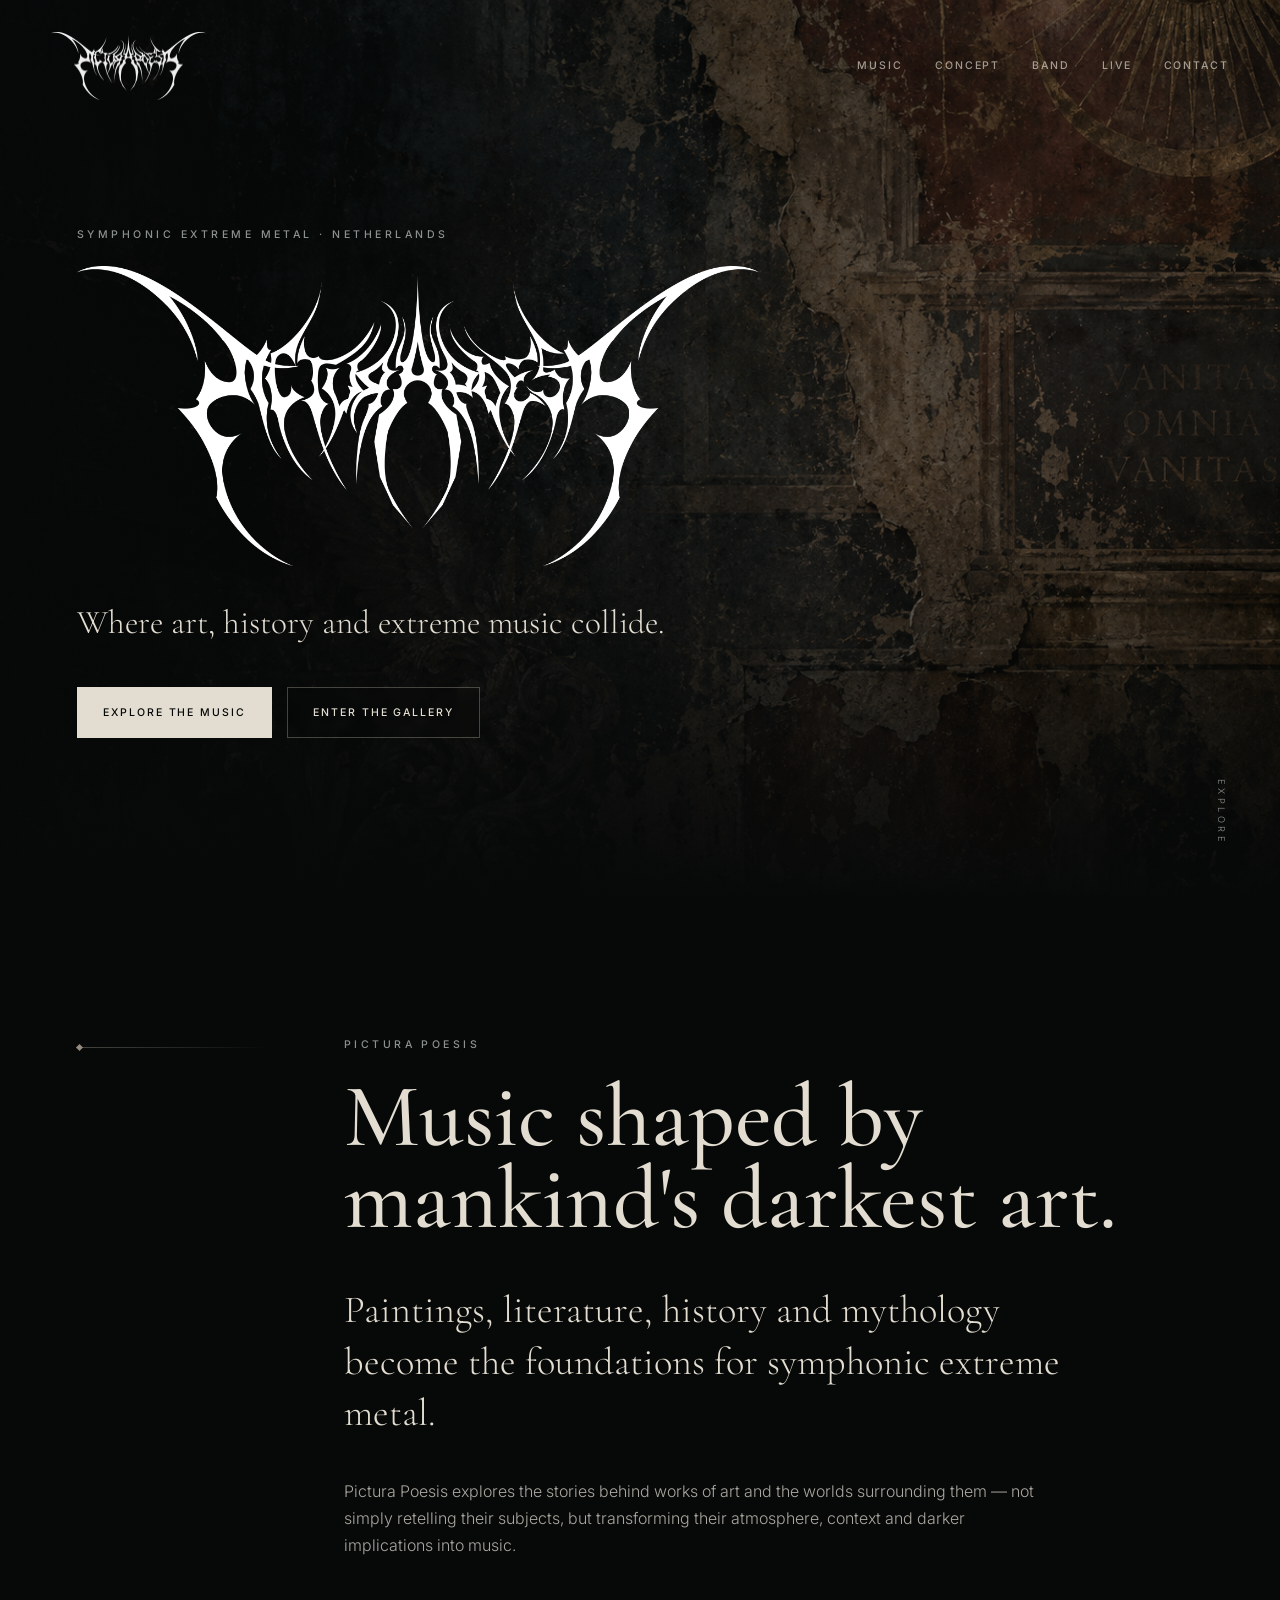
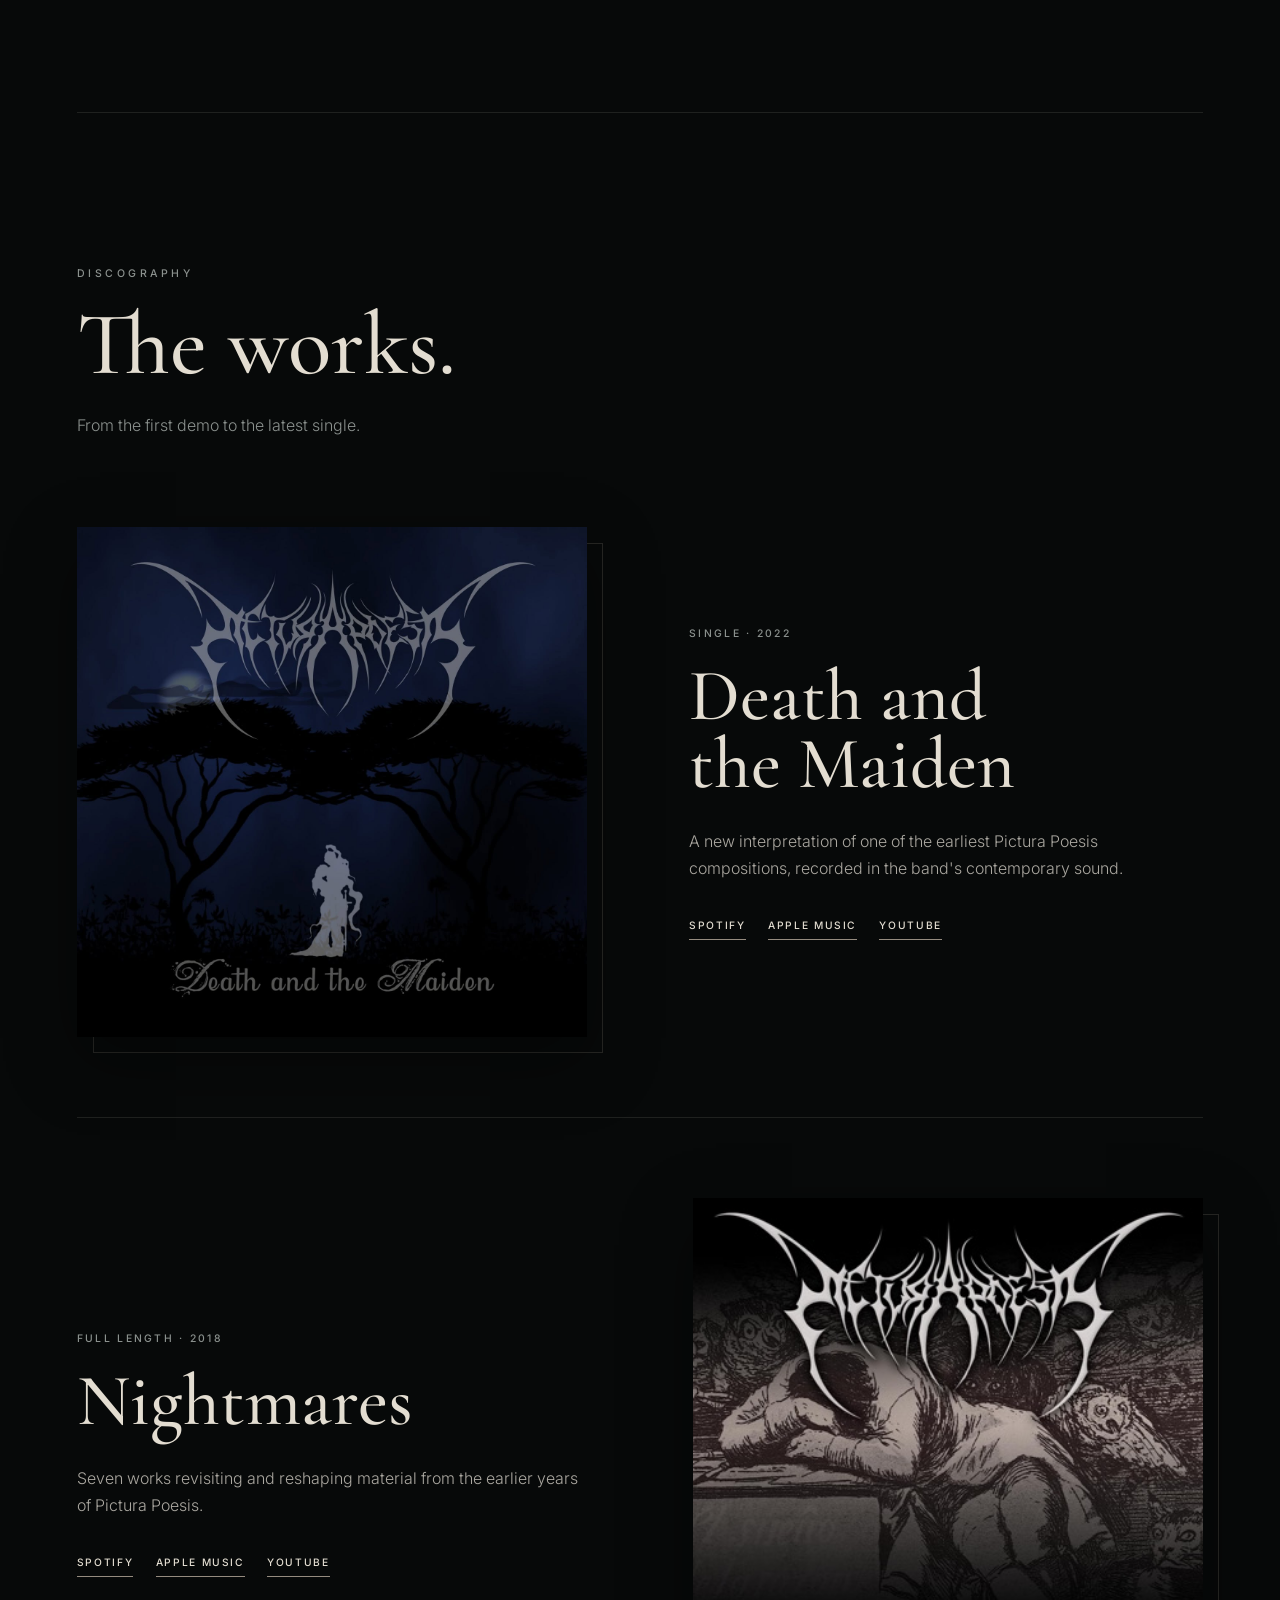
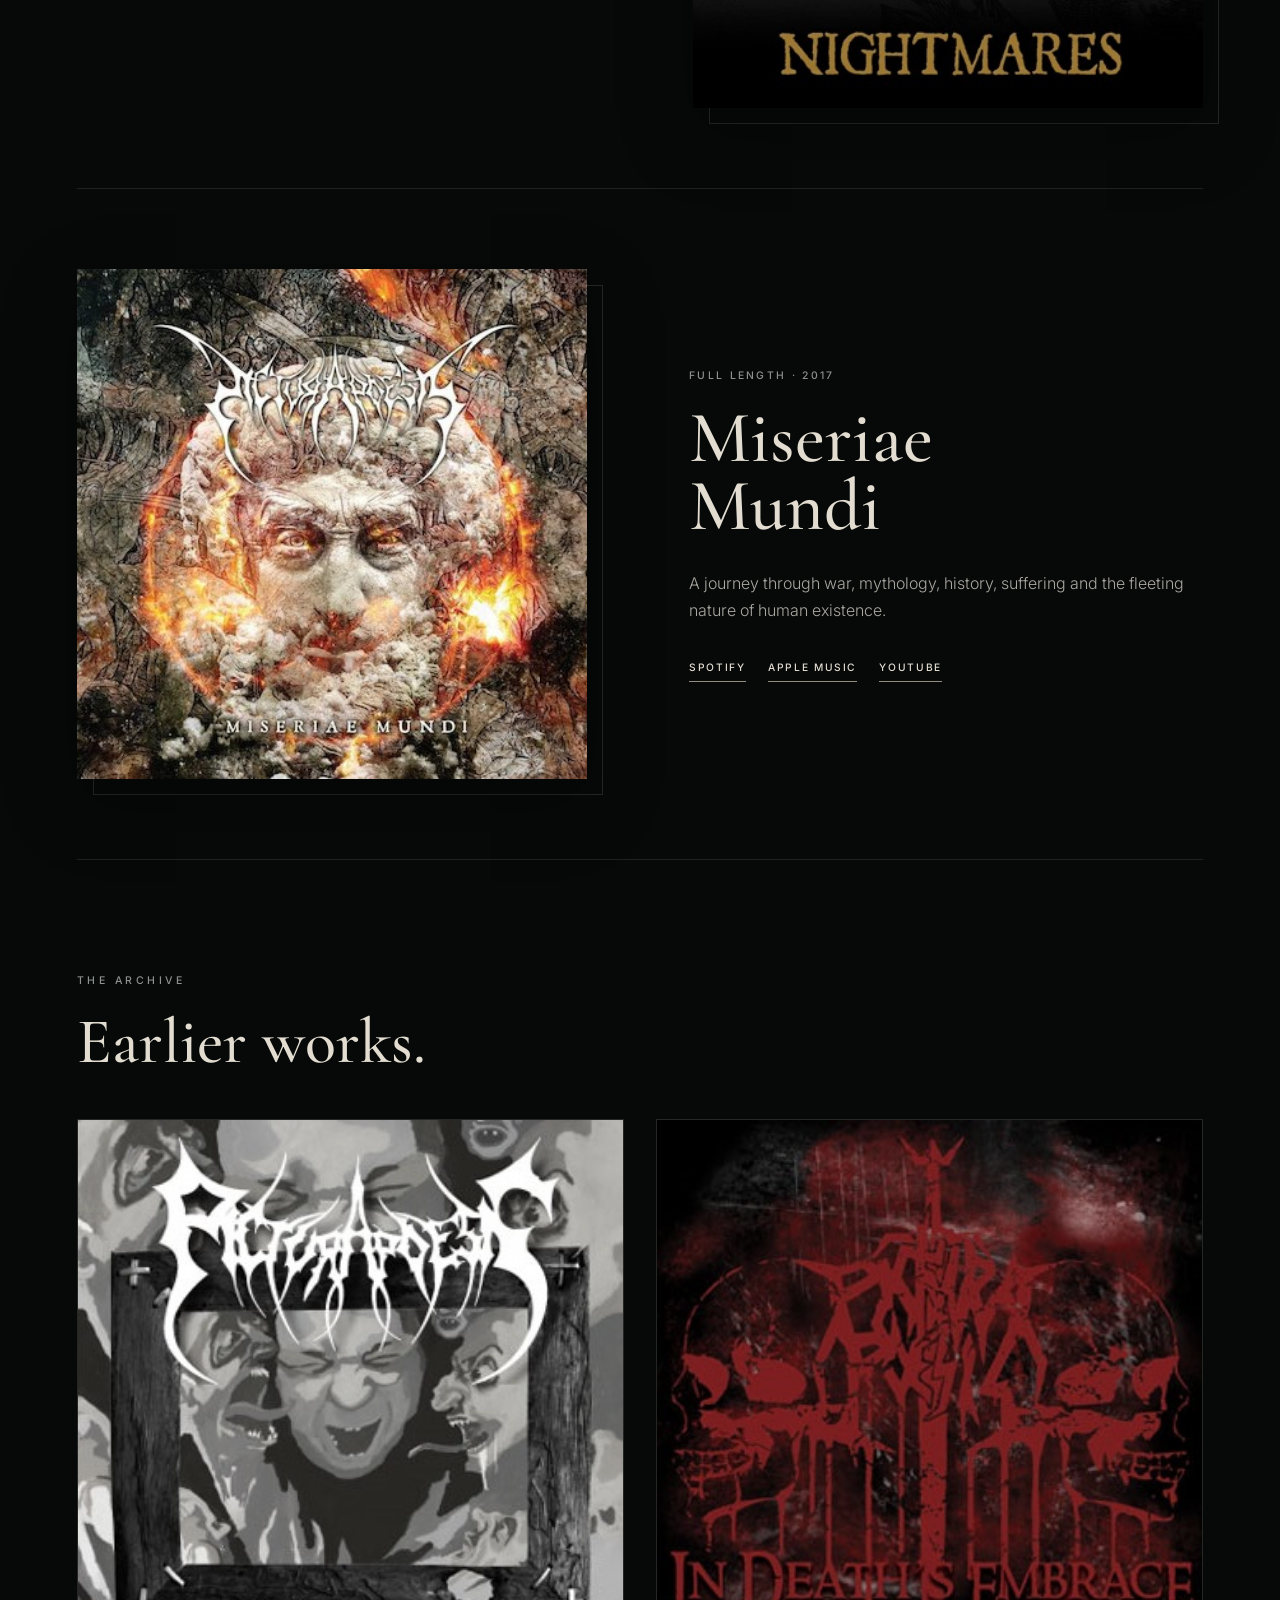
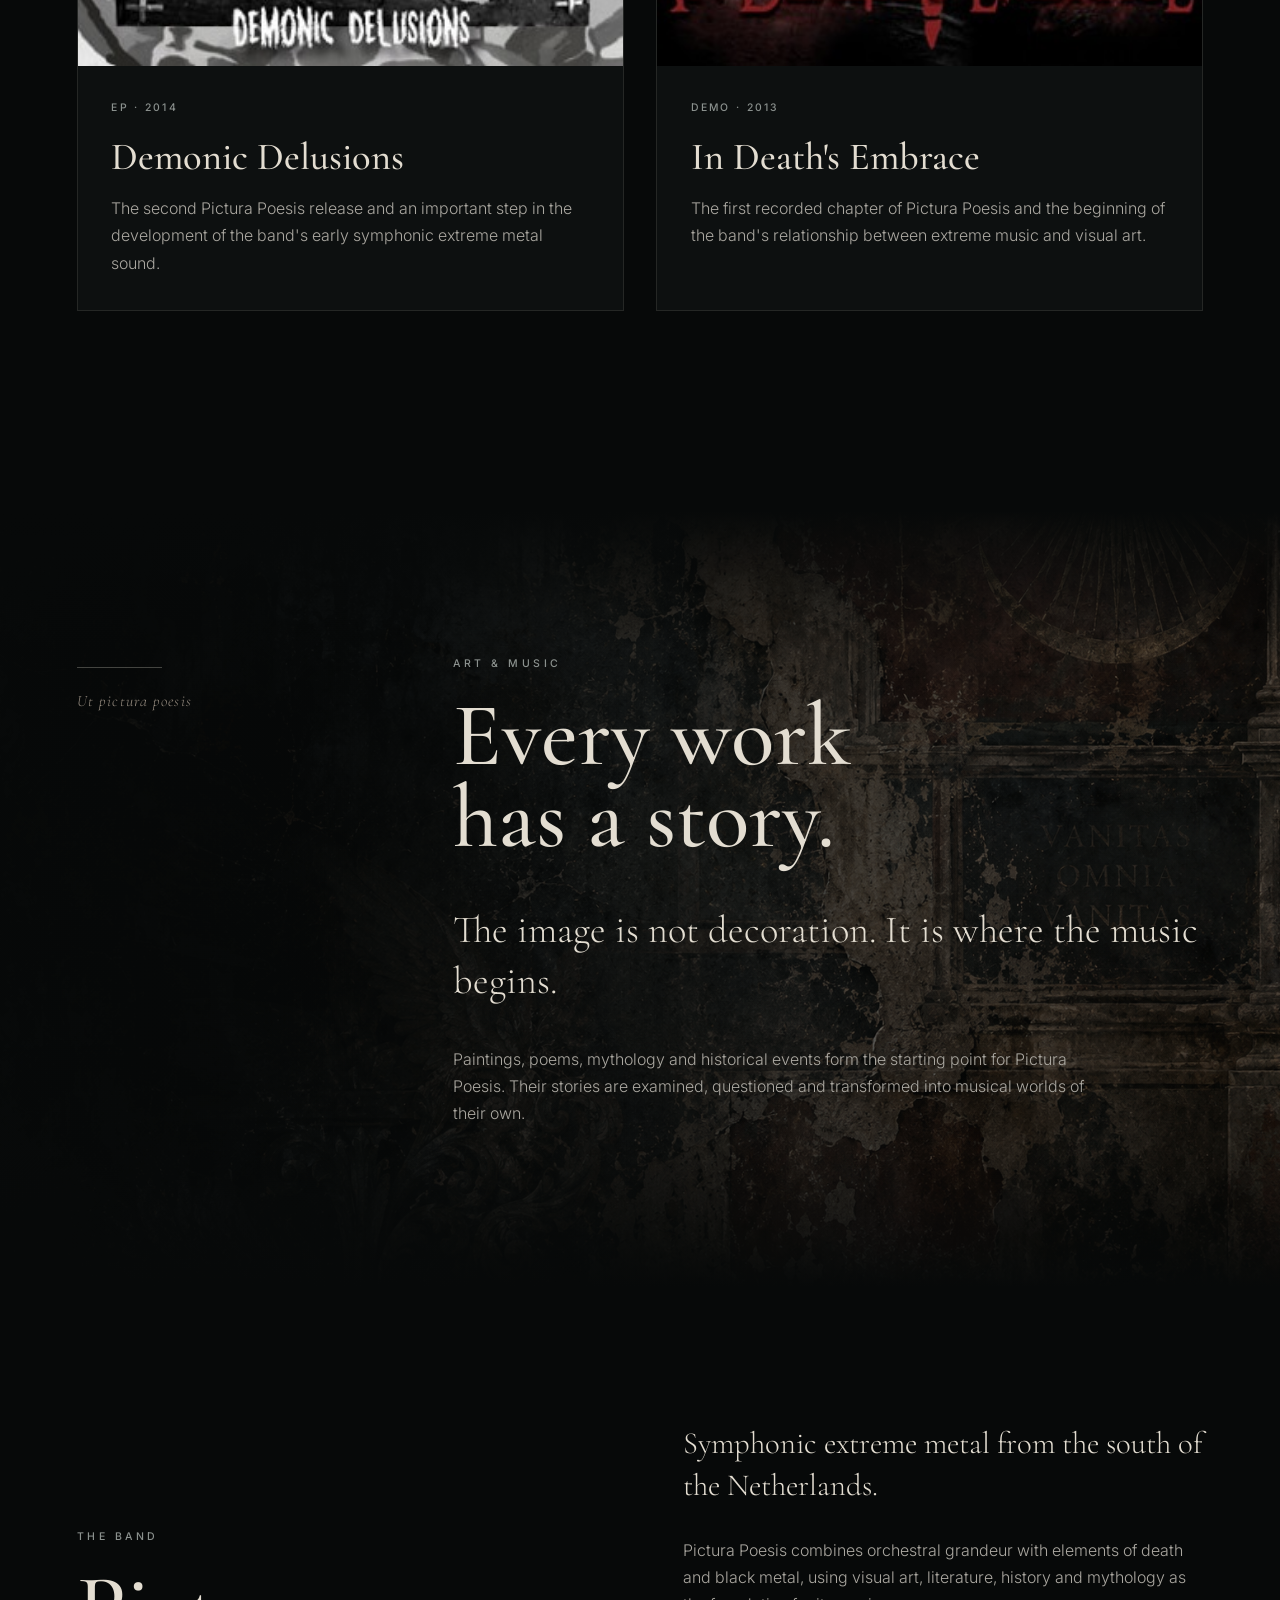
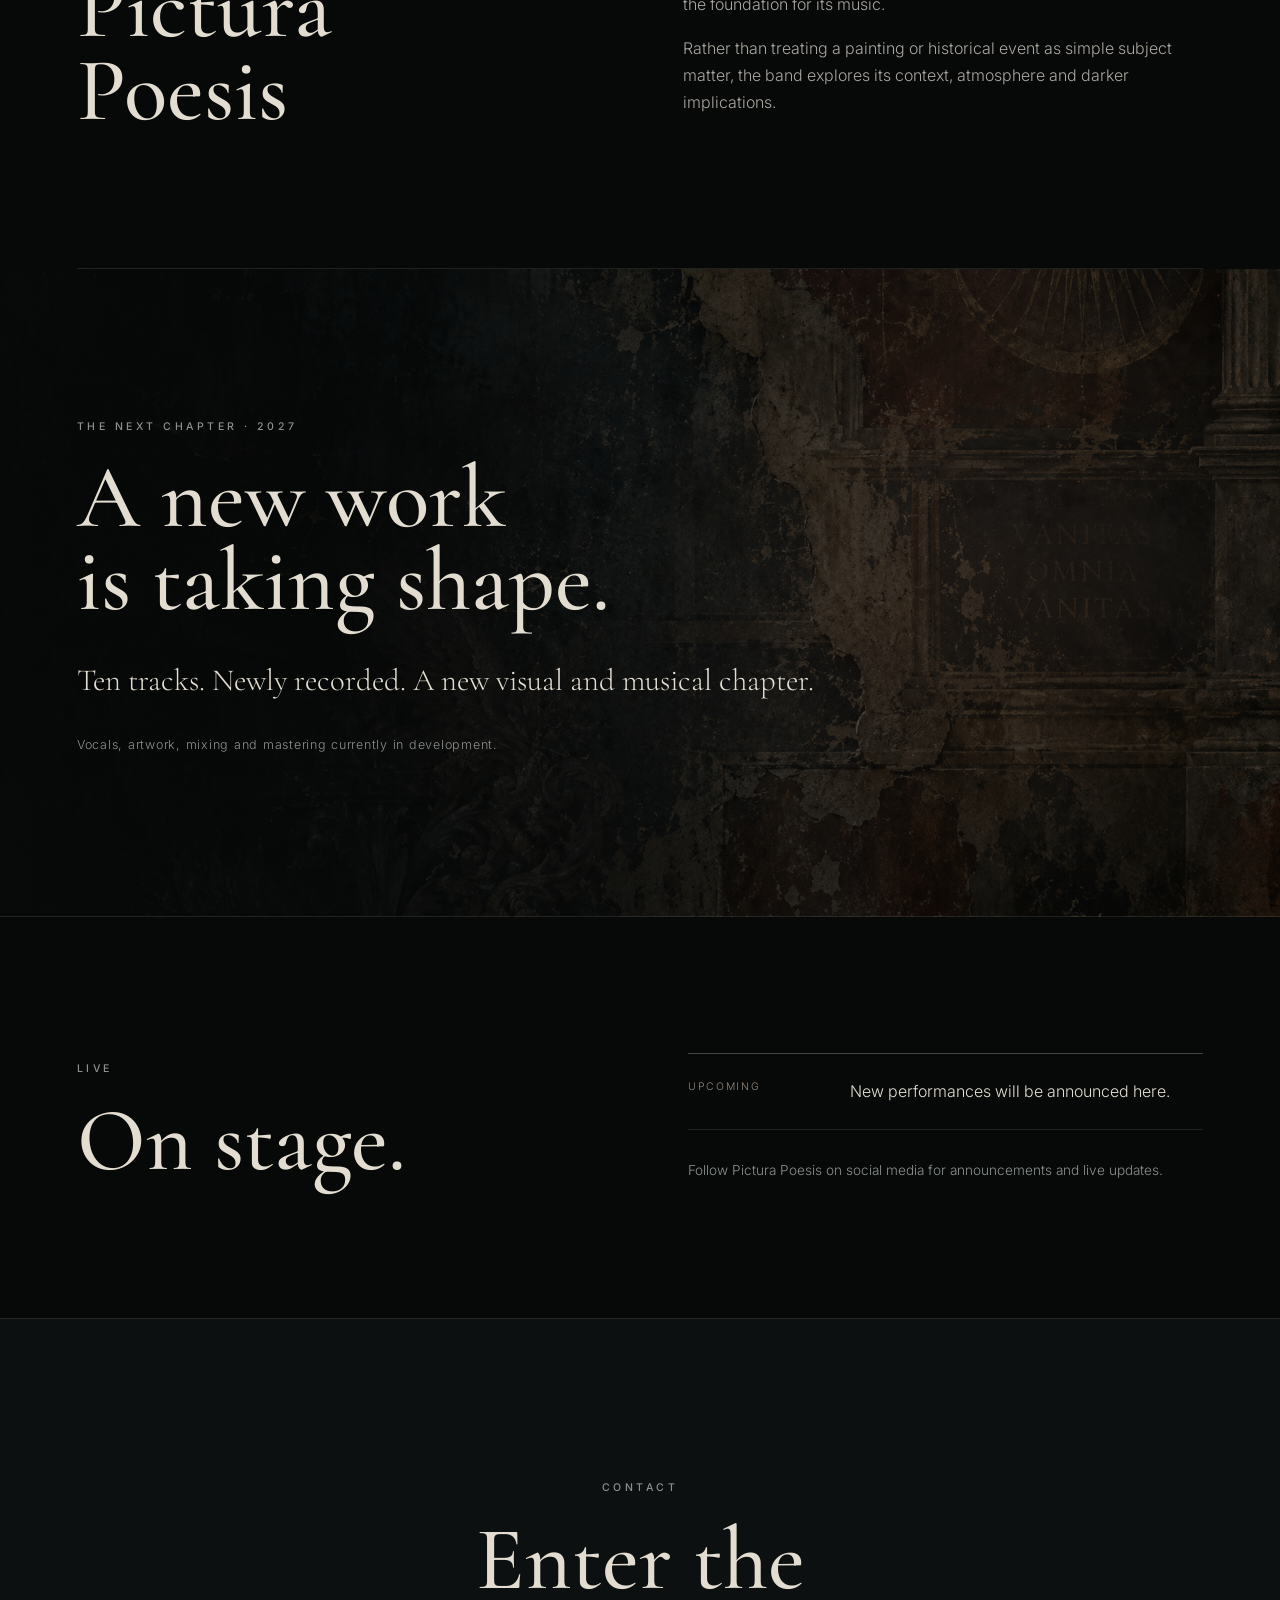
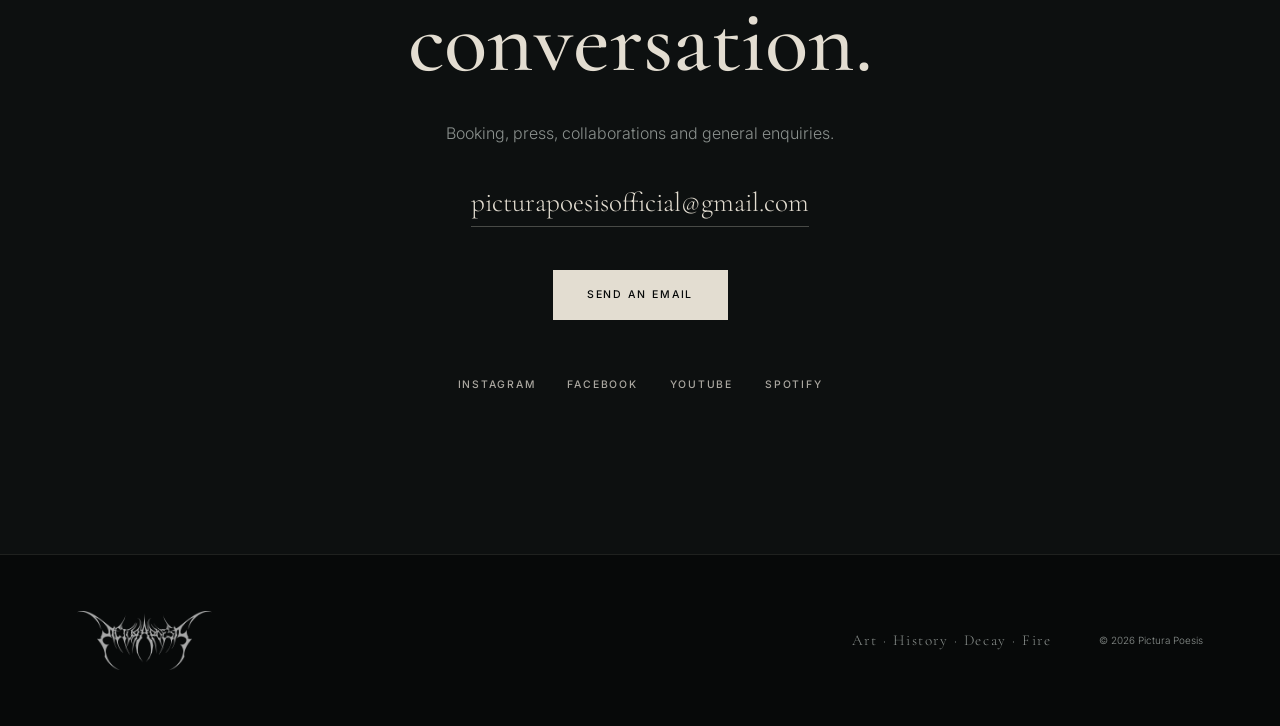
==== commit ef70c16c: "Update index.html" ====
--- a/index.html
+++ b/index.html
@@ -9,40 +9,111 @@
         content="width=device-width, initial-scale=1.0"
     >
 
-    <meta
-        name="description"
-        content="Pictura Poesis — symphonic extreme metal inspired by art, history, mythology and the darker side of mankind."
-    >
-
-    <meta
-        name="theme-color"
-        content="#070909"
-    >
-
-    <!-- Social preview -->
-    <meta
-        property="og:title"
-        content="Pictura Poesis"
-    >
-
-    <meta
-        property="og:description"
-        content="Symphonic extreme metal where art, history and extreme music collide."
-    >
-
-    <meta
-        property="og:image"
-        content="assets/images/background.png"
-    >
-
-    <meta
-        property="og:type"
-        content="website"
-    >
-
-    <title>
-        Pictura Poesis — Symphonic Extreme Metal
-    </title>
+    <!-- Primary SEO -->
+<title>Pictura Poesis — Symphonic Extreme Metal</title>
+
+<meta
+    name="description"
+    content="Pictura Poesis is a Dutch symphonic extreme metal band inspired by visual art, history, mythology and the darker side of mankind."
+>
+
+<meta
+    name="author"
+    content="Pictura Poesis"
+>
+
+<meta
+    name="robots"
+    content="index, follow"
+>
+
+<link
+    rel="canonical"
+    href="https://pictura-poesis.com/"
+>
+
+<meta
+    name="theme-color"
+    content="#070909"
+>
+
+
+<!-- Favicon -->
+<link
+    rel="icon"
+    type="image/png"
+    href="/assets/images/favicon.png"
+>
+
+<link
+    rel="apple-touch-icon"
+    href="/assets/images/favicon.png"
+>
+
+
+<!-- Open Graph / Facebook / WhatsApp -->
+<meta
+    property="og:type"
+    content="website"
+>
+
+<meta
+    property="og:title"
+    content="Pictura Poesis — Symphonic Extreme Metal"
+>
+
+<meta
+    property="og:description"
+    content="Where art, history and extreme music collide."
+>
+
+<meta
+    property="og:url"
+    content="https://pictura-poesis.com/"
+>
+
+<meta
+    property="og:image"
+    content="https://pictura-poesis.com/assets/images/social-preview.jpg"
+>
+
+<meta
+    property="og:image:width"
+    content="1200"
+>
+
+<meta
+    property="og:image:height"
+    content="630"
+>
+
+<meta
+    property="og:site_name"
+    content="Pictura Poesis"
+>
+
+
+<!-- X / Twitter -->
+<meta
+    name="twitter:card"
+    content="summary_large_image"
+>
+
+<meta
+    name="twitter:title"
+    content="Pictura Poesis — Symphonic Extreme Metal"
+>
+
+<meta
+    name="twitter:description"
+    content="Where art, history and extreme music collide."
+>
+
+<meta
+    name="twitter:image"
+    content="https://pictura-poesis.com/assets/images/social-preview.jpg"
+>
+
 
     <!-- Fonts -->
     <link
@@ -65,6 +136,25 @@
         rel="stylesheet"
         href="assets/css/style.css"
     >
+<script type="application/ld+json">
+{
+    "@context": "https://schema.org",
+    "@type": "MusicGroup",
+    "name": "Pictura Poesis",
+    "url": "https://pictura-poesis.com/",
+    "genre": [
+        "Symphonic Metal",
+        "Death Metal",
+        "Black Metal"
+    ],
+    "sameAs": [
+        "https://www.facebook.com/picturapoesismetal/",
+        "https://www.instagram.com/picturapoesismetal/",
+        "https://www.youtube.com/@picturapoesis",
+        "https://open.spotify.com/artist/5WMOMd6braDyTlX9xz6n1Q"    ]
+}
+</script>
+
 </head>
 
 
--- a/assets/css/style.css
+++ b/assets/css/style.css
@@ -1,6 +1,6 @@
 /* ==========================================================
    PICTURA POESIS
-   Style Guide v0.3
+   STYLE GUIDE v0.4
 
    ART · HISTORY · DECAY · FIRE
 ========================================================== */
@@ -10,28 +10,38 @@
 
     --black: #070909;
     --black-soft: #0d1010;
-    --black-raised: #121616;
+    --black-raised: #111515;
 
     --stone: #202929;
     --petrol: #263738;
-    --ash: #899190;
-
-    --parchment: #e4dfd5;
-    --white: #f4f1ea;
-
-    --rust: #79513c;
-    --ember: #ad6039;
-
-    --line: rgba(228, 223, 213, .12);
-    --line-strong: rgba(228, 223, 213, .32);
-
-    --font-display: "Cormorant Garamond", serif;
-    --font-body: "Inter", sans-serif;
-
-    --content-width: 1220px;
-
-}
-
+
+    --ash: #8b918e;
+    --ash-light: #aaa7a0;
+
+    --parchment: #e3ddd1;
+    --white: #f2efe7;
+
+    --rust: #76513d;
+    --ember: #a46645;
+
+    --line:
+        rgba(227, 221, 209, .11);
+
+    --line-strong:
+        rgba(227, 221, 209, .28);
+
+    --font-display:
+        "Cormorant Garamond",
+        serif;
+
+    --font-body:
+        "Inter",
+        sans-serif;
+
+    --content-width:
+        1220px;
+
+}
 
 
 /* ==========================================================
@@ -108,7 +118,6 @@
 }
 
 
-
 /* ==========================================================
    ACCESSIBILITY
 ========================================================== */
@@ -132,7 +141,6 @@
     border: 0;
 
 }
-
 
 
 /* ==========================================================
@@ -157,9 +165,9 @@
 h2 {
 
     font-size:
-        clamp(3.5rem, 7vw, 6.8rem);
-
-    line-height: .91;
+        clamp(3.4rem, 7vw, 6.7rem);
+
+    line-height: .92;
 
 }
 
@@ -167,16 +175,17 @@
 h3 {
 
     font-size:
-        clamp(3rem, 6vw, 5.8rem);
-
-    line-height: .92;
+        clamp(2.8rem, 5.7vw, 5.3rem);
+
+    line-height: .93;
 
 }
 
 
 h4 {
 
-    font-size: 2rem;
+    font-size:
+        clamp(1.9rem, 3vw, 2.6rem);
 
     line-height: 1;
 
@@ -184,41 +193,46 @@
 
 
 p {
-
     margin-top: 0;
-
 }
 
 
 .eyebrow {
 
-    margin-bottom: 1.4rem;
+    margin-bottom:
+        1.35rem;
 
     color:
         var(--ash);
 
-    font-size: .68rem;
-
-    font-weight: 500;
-
-    letter-spacing: .32em;
-
-    text-transform: uppercase;
+    font-size:
+        .66rem;
+
+    font-weight:
+        500;
+
+    letter-spacing:
+        .33em;
+
+    text-transform:
+        uppercase;
 
 }
 
 
 .lead {
 
-    max-width: 760px;
+    max-width:
+        760px;
 
     font-family:
         var(--font-display);
 
     font-size:
-        clamp(1.6rem, 3vw, 2.6rem);
-
-    line-height: 1.32;
+        clamp(1.55rem, 3vw, 2.5rem);
+
+    line-height:
+        1.34;
 
 }
 
@@ -229,19 +243,20 @@
         var(--font-display);
 
     font-size:
-        clamp(1.55rem, 2.4vw, 2.1rem);
-
-    line-height: 1.35;
+        clamp(1.5rem, 2.4vw, 2.15rem);
+
+    line-height:
+        1.35;
 
 }
 
 
 .body-copy {
 
-    max-width: 700px;
-
-}
-
+    max-width:
+        690px;
+
+}
 
 
 /* ==========================================================
@@ -255,7 +270,7 @@
     top: 0;
     left: 0;
 
-    z-index: 20;
+    z-index: 50;
 
     display: flex;
 
@@ -275,53 +290,64 @@
 
     display: block;
 
-    width: 155px;
-
-}
-
-
-.header-logo img {
+    width:
+        155px;
+
+}
+
+
+.header-logo img,
+.footer-logo img {
 
     width: 100%;
-
-    /* Remove this filter if logo.png is already white */
 
     filter:
         brightness(0)
         invert(1);
 
-    opacity: .92;
-
-}
-
-
-.main-nav {
+    opacity:
+        .93;
+
+}
+
+
+/* ==========================================================
+   DESKTOP NAV
+========================================================== */
+
+.desktop-nav {
 
     display: flex;
 
     align-items: center;
 
-    gap: 2.1rem;
-
-    font-size: .68rem;
-
-    font-weight: 500;
-
-    letter-spacing: .18em;
-
-    text-transform: uppercase;
-
-}
-
-
-.main-nav a {
+    gap:
+        2rem;
+
+    font-size:
+        .66rem;
+
+    font-weight:
+        500;
+
+    letter-spacing:
+        .18em;
+
+    text-transform:
+        uppercase;
+
+}
+
+
+.desktop-nav a {
 
     position: relative;
 
     padding:
-        .5rem 0;
-
-    opacity: .65;
+        .4rem 0;
+
+    opacity:
+        .66;
 
     transition:
         opacity .2s ease;
@@ -329,7 +355,7 @@
 }
 
 
-.main-nav a::after {
+.desktop-nav a::after {
 
     content: "";
 
@@ -350,19 +376,113 @@
 }
 
 
-.main-nav a:hover {
+.desktop-nav a:hover {
 
     opacity: 1;
 
 }
 
 
-.main-nav a:hover::after {
+.desktop-nav a:hover::after {
 
     width: 100%;
 
 }
 
+
+/* ==========================================================
+   MOBILE MENU
+========================================================== */
+
+.mobile-menu {
+    display: none;
+}
+
+
+.mobile-menu summary {
+
+    list-style: none;
+
+    cursor: pointer;
+
+    color:
+        var(--parchment);
+
+    font-size:
+        .62rem;
+
+    font-weight:
+        500;
+
+    letter-spacing:
+        .22em;
+
+    text-transform:
+        uppercase;
+
+}
+
+
+.mobile-menu summary::-webkit-details-marker {
+    display: none;
+}
+
+
+.mobile-menu nav {
+
+    position: absolute;
+
+    top:
+        4.7rem;
+
+    right:
+        5vw;
+
+    display: flex;
+
+    flex-direction: column;
+
+    min-width:
+        180px;
+
+    padding:
+        1.4rem;
+
+    background:
+        rgba(7, 9, 9, .96);
+
+    border:
+        1px solid var(--line-strong);
+
+    backdrop-filter:
+        blur(12px);
+
+}
+
+
+.mobile-menu nav a {
+
+    padding:
+        .75rem 0;
+
+    border-bottom:
+        1px solid var(--line);
+
+    font-size:
+        .67rem;
+
+    letter-spacing:
+        .18em;
+
+    text-transform:
+        uppercase;
+
+}
+
+
+.mobile-menu nav a:last-child {
+    border-bottom: 0;
+}
 
 
 /* ==========================================================
@@ -377,7 +497,8 @@
 
     align-items: center;
 
-    min-height: 100svh;
+    min-height:
+        100svh;
 
     padding:
         10rem 6vw 6rem;
@@ -387,8 +508,8 @@
         linear-gradient(
             90deg,
             rgba(7, 9, 9, .92) 0%,
-            rgba(7, 9, 9, .68) 40%,
-            rgba(7, 9, 9, .27) 100%
+            rgba(7, 9, 9, .68) 42%,
+            rgba(7, 9, 9, .26) 100%
         ),
 
         url("../images/background.png")
@@ -410,9 +531,9 @@
     background:
 
         radial-gradient(
-            circle at 78% 38%,
-            rgba(173, 96, 57, .08),
-            transparent 32%
+            circle at 80% 35%,
+            rgba(164, 102, 69, .08),
+            transparent 34%
         );
 
     pointer-events: none;
@@ -432,8 +553,8 @@
 
         linear-gradient(
             to bottom,
-            transparent 55%,
-            rgba(7, 9, 9, .28) 72%,
+            transparent 54%,
+            rgba(7, 9, 9, .2) 70%,
             var(--black) 100%
         );
 
@@ -449,7 +570,7 @@
     z-index: 2;
 
     width:
-        min(800px, 85vw);
+        min(820px, 86vw);
 
 }
 
@@ -457,37 +578,40 @@
 .hero-logo {
 
     width:
-        min(700px, 82vw);
-
-    max-height: 300px;
-
-    object-fit: contain;
-
-    object-position: left center;
+        min(690px, 82vw);
+
+    max-height:
+        300px;
+
+    object-fit:
+        contain;
+
+    object-position:
+        left center;
 
     filter:
         brightness(0)
         invert(1);
 
-    opacity: .97;
-
 }
 
 
 .hero-tagline {
 
-    max-width: 620px;
+    max-width:
+        610px;
 
     margin:
-        2.3rem 0 0;
+        2.2rem 0 0;
 
     font-family:
         var(--font-display);
 
     font-size:
-        clamp(1.45rem, 2.6vw, 2.2rem);
-
-    line-height: 1.3;
+        clamp(1.5rem, 2.6vw, 2.15rem);
+
+    line-height:
+        1.3;
 
 }
 
@@ -498,9 +622,11 @@
 
     flex-wrap: wrap;
 
-    gap: .9rem;
-
-    margin-top: 2.8rem;
+    gap:
+        .9rem;
+
+    margin-top:
+        2.7rem;
 
 }
 
@@ -509,25 +635,30 @@
 
     position: absolute;
 
-    z-index: 3;
-
-    right: 2vw;
-    bottom: 5rem;
+    z-index: 5;
+
+    right:
+        2vw;
+
+    bottom:
+        5rem;
 
     color:
         var(--ash);
 
-    font-size: .62rem;
-
-    letter-spacing: .36em;
-
-    text-transform: uppercase;
+    font-size:
+        .58rem;
+
+    letter-spacing:
+        .38em;
+
+    text-transform:
+        uppercase;
 
     transform:
         rotate(90deg);
 
 }
-
 
 
 /* ==========================================================
@@ -542,21 +673,26 @@
 
     justify-content: center;
 
-    min-width: 175px;
+    min-width:
+        175px;
 
     padding:
-        .95rem 1.65rem;
+        .95rem 1.6rem;
 
     border:
         1px solid var(--line-strong);
 
-    font-size: .67rem;
-
-    font-weight: 500;
-
-    letter-spacing: .18em;
-
-    text-transform: uppercase;
+    font-size:
+        .66rem;
+
+    font-weight:
+        500;
+
+    letter-spacing:
+        .18em;
+
+    text-transform:
+        uppercase;
 
     transition:
         background .2s ease,
@@ -604,14 +740,13 @@
 
 .button-secondary:hover {
 
+    background:
+        rgba(7, 9, 9, .52);
+
     border-color:
         var(--parchment);
 
-    background:
-        rgba(7, 9, 9, .5);
-
-}
-
+}
 
 
 /* ==========================================================
@@ -630,7 +765,7 @@
         0 auto;
 
     padding:
-        9rem 0;
+        8.5rem 0;
 
 }
 
@@ -638,21 +773,20 @@
 .section-heading {
 
     margin-bottom:
-        6rem;
+        5.5rem;
 
 }
 
 
 .section-heading > p:last-child {
 
-    margin-top:
-        1.5rem;
+    margin:
+        1.6rem 0 0;
 
     color:
         var(--ash);
 
 }
-
 
 
 /* ==========================================================
@@ -664,7 +798,7 @@
     display: grid;
 
     grid-template-columns:
-        minmax(100px, 200px)
+        minmax(100px, 190px)
         1fr;
 
     gap:
@@ -679,7 +813,7 @@
 .section-rule {
 
     padding-top:
-        .6rem;
+        .7rem;
 
 }
 
@@ -690,14 +824,18 @@
 
     display: block;
 
-    width: 100%;
-    height: 1px;
+    width:
+        100%;
+
+    height:
+        1px;
 
     background:
+
         linear-gradient(
             90deg,
             var(--line-strong),
-            var(--line)
+            transparent
         );
 
 }
@@ -707,13 +845,17 @@
 
     display: block;
 
-    width: 5px;
-    height: 5px;
-
-    margin-top: -3px;
+    width:
+        5px;
+
+    height:
+        5px;
+
+    margin-top:
+        -3px;
 
     background:
-        #91887d;
+        #958b7f;
 
     transform:
         rotate(45deg);
@@ -724,7 +866,7 @@
 .intro h2 {
 
     margin-bottom:
-        3rem;
+        2.8rem;
 
 }
 
@@ -732,13 +874,12 @@
 .intro .body-copy {
 
     margin-top:
-        2.5rem;
+        2.3rem;
 
     color:
-        #aaa7a0;
-
-}
-
+        var(--ash-light);
+
+}
 
 
 /* ==========================================================
@@ -748,7 +889,7 @@
 .discography {
 
     padding-top:
-        10rem;
+        9.5rem;
 
 }
 
@@ -758,13 +899,14 @@
     display: grid;
 
     grid-template-columns:
-        minmax(280px, 520px)
+        minmax(280px, 510px)
         minmax(300px, 1fr);
 
     gap:
-        clamp(4rem, 9vw, 9rem);
-
-    align-items: center;
+        clamp(4rem, 8vw, 8rem);
+
+    align-items:
+        center;
 
     padding:
         5rem 0;
@@ -790,22 +932,26 @@
 
     grid-template-columns:
         minmax(300px, 1fr)
-        minmax(280px, 520px);
+        minmax(280px, 510px);
 
 }
 
 
 .release-reverse .release-cover {
 
-    grid-column: 2;
+    grid-column:
+        2;
 
 }
 
 
 .release-reverse .release-info {
 
-    grid-column: 1;
-    grid-row: 1;
+    grid-column:
+        1;
+
+    grid-row:
+        1;
 
 }
 
@@ -826,10 +972,10 @@
     z-index: -1;
 
     inset:
-        1.2rem -1.2rem -1.2rem 1.2rem;
+        1rem -1rem -1rem 1rem;
 
     border:
-        1px solid rgba(145, 136, 125, .25);
+        1px solid rgba(149, 139, 127, .23);
 
 }
 
@@ -838,15 +984,28 @@
 
     width: 100%;
 
-    aspect-ratio: 1;
-
-    object-fit: cover;
+    aspect-ratio:
+        1;
+
+    object-fit:
+        cover;
 
     background:
         var(--black-raised);
 
     box-shadow:
-        0 30px 80px rgba(0, 0, 0, .4);
+        0 24px 65px rgba(0, 0, 0, .38);
+
+    transition:
+        transform .5s ease;
+
+}
+
+
+.release:hover .release-cover img {
+
+    transform:
+        scale(1.012);
 
 }
 
@@ -854,18 +1013,22 @@
 .release-type {
 
     margin-bottom:
-        1.4rem;
+        1.3rem;
 
     color:
         var(--ash);
 
-    font-size: .66rem;
-
-    font-weight: 500;
-
-    letter-spacing: .22em;
-
-    text-transform: uppercase;
+    font-size:
+        .65rem;
+
+    font-weight:
+        500;
+
+    letter-spacing:
+        .22em;
+
+    text-transform:
+        uppercase;
 
 }
 
@@ -873,17 +1036,18 @@
 .release-info h3 {
 
     margin-bottom:
-        2rem;
+        1.8rem;
 
 }
 
 
 .release-info > p:not(.release-type) {
 
-    max-width: 540px;
+    max-width:
+        540px;
 
     color:
-        #aaa7a0;
+        var(--ash-light);
 
 }
 
@@ -895,10 +1059,10 @@
     flex-wrap: wrap;
 
     gap:
-        1.5rem;
+        1.4rem;
 
     margin-top:
-        2.4rem;
+        2.2rem;
 
 }
 
@@ -908,15 +1072,19 @@
     position: relative;
 
     padding-bottom:
-        .35rem;
-
-    font-size: .67rem;
-
-    font-weight: 500;
-
-    letter-spacing: .16em;
-
-    text-transform: uppercase;
+        .32rem;
+
+    font-size:
+        .64rem;
+
+    font-weight:
+        500;
+
+    letter-spacing:
+        .16em;
+
+    text-transform:
+        uppercase;
 
 }
 
@@ -930,11 +1098,14 @@
     left: 0;
     bottom: 0;
 
-    width: 100%;
-    height: 1px;
+    width:
+        100%;
+
+    height:
+        1px;
 
     background:
-        #91887d;
+        #958b7f;
 
     transform-origin:
         left center;
@@ -951,7 +1122,6 @@
         scaleX(.35);
 
 }
-
 
 
 /* ==========================================================
@@ -960,16 +1130,8 @@
 
 .archive-heading {
 
-    display: flex;
-
-    align-items: end;
-
-    justify-content: space-between;
-
-    gap: 2rem;
-
     padding-top:
-        8rem;
+        7rem;
 
     margin-bottom:
         3rem;
@@ -983,7 +1145,7 @@
 .archive-heading h3 {
 
     font-size:
-        clamp(2.7rem, 5vw, 4.7rem);
+        clamp(2.8rem, 5vw, 4.6rem);
 
 }
 
@@ -1003,104 +1165,59 @@
 
 .archive-release {
 
+    overflow: hidden;
+
+    background:
+        var(--black-soft);
+
     border:
         1px solid var(--line);
 
-    background:
-        var(--black-soft);
-
-}
-
-
-.archive-art {
-
-    position: relative;
-
-    display: flex;
-
-    flex-direction: column;
-
-    justify-content: space-between;
-
-    min-height: 390px;
+}
+
+
+.archive-cover {
+
+    overflow: hidden;
+
+}
+
+
+.archive-cover img {
+
+    width: 100%;
+
+    aspect-ratio:
+        1;
+
+    object-fit:
+        cover;
+
+    filter:
+        saturate(.82);
+
+    transition:
+        transform .55s ease,
+        filter .4s ease;
+
+}
+
+
+.archive-release:hover .archive-cover img {
+
+    transform:
+        scale(1.025);
+
+    filter:
+        saturate(1);
+
+}
+
+
+.archive-details {
 
     padding:
-        2.5rem;
-
-    background:
-
-        linear-gradient(
-            rgba(7, 9, 9, .3),
-            rgba(7, 9, 9, .78)
-        ),
-
-        url("../images/background.png")
-        center / cover no-repeat;
-
-    overflow: hidden;
-
-}
-
-
-.archive-art::after {
-
-    content: "";
-
-    position: absolute;
-
-    inset: 0;
-
-    background:
-        rgba(24, 33, 33, .38);
-
-    mix-blend-mode:
-        color;
-
-}
-
-
-.archive-year,
-.archive-title {
-
-    position: relative;
-
-    z-index: 2;
-
-}
-
-
-.archive-year {
-
-    align-self:
-        flex-end;
-
-    color:
-        var(--ash);
-
-    font-size: .7rem;
-
-    letter-spacing: .2em;
-
-}
-
-
-.archive-title {
-
-    font-family:
-        var(--font-display);
-
-    font-size:
-        clamp(2.7rem, 4vw, 4.2rem);
-
-    line-height: .9;
-
-}
-
-
-.archive-details {
-
-    padding:
-        2.2rem;
+        2.1rem;
 
 }
 
@@ -1118,24 +1235,24 @@
     margin-bottom: 0;
 
     color:
-        #aaa7a0;
-
-}
-
+        var(--ash-light);
+
+}
 
 
 /* ==========================================================
-   CONCEPT / ART
+   CONCEPT
 ========================================================== */
 
 .concept-section {
 
     position: relative;
 
-    min-height: 760px;
+    min-height:
+        760px;
 
     margin-top:
-        5rem;
+        4rem;
 
     display: flex;
 
@@ -1158,14 +1275,14 @@
             90deg,
             rgba(7, 9, 9, .94),
             rgba(7, 9, 9, .68) 52%,
-            rgba(7, 9, 9, .28)
+            rgba(7, 9, 9, .3)
         ),
 
         url("../images/background.png")
         center center / cover no-repeat;
 
     filter:
-        saturate(.72);
+        saturate(.74);
 
 }
 
@@ -1200,7 +1317,7 @@
     display: grid;
 
     grid-template-columns:
-        minmax(180px, 1fr)
+        minmax(170px, 1fr)
         minmax(300px, 750px);
 
     gap:
@@ -1221,25 +1338,49 @@
 }
 
 
-.concept-number {
-
-    align-self:
-        start;
+.concept-mark {
 
     padding-top:
-        .8rem;
+        .7rem;
+
+}
+
+
+.concept-mark span {
+
+    display: block;
+
+    width:
+        85px;
+
+    height:
+        1px;
+
+    margin-bottom:
+        1.3rem;
+
+    background:
+        var(--line-strong);
+
+}
+
+
+.concept-mark p {
 
     color:
-        #91887d;
+        #958b7f;
 
     font-family:
         var(--font-display);
 
-    font-size: 1rem;
-
-    font-style: italic;
-
-    letter-spacing: .08em;
+    font-size:
+        1rem;
+
+    font-style:
+        italic;
+
+    letter-spacing:
+        .07em;
 
 }
 
@@ -1247,7 +1388,7 @@
 .concept-copy h2 {
 
     margin-bottom:
-        3rem;
+        2.8rem;
 
 }
 
@@ -1258,10 +1399,9 @@
         650px;
 
     color:
-        #aaa7a0;
-
-}
-
+        var(--ash-light);
+
+}
 
 
 /* ==========================================================
@@ -1291,34 +1431,9 @@
 .about-copy > p:not(.lead-small) {
 
     color:
-        #aaa7a0;
-
-}
-
-
-.text-link {
-
-    display: inline-block;
-
-    margin-top:
-        1rem;
-
-    padding-bottom:
-        .35rem;
-
-    border-bottom:
-        1px solid #91887d;
-
-    font-size: .67rem;
-
-    font-weight: 500;
-
-    letter-spacing: .15em;
-
-    text-transform: uppercase;
-
-}
-
+        var(--ash-light);
+
+}
 
 
 /* ==========================================================
@@ -1334,21 +1449,21 @@
     align-items: center;
 
     min-height:
-        70vh;
+        72vh;
 
     padding:
-        7rem 6vw;
+        8rem 6vw;
 
     background:
 
         linear-gradient(
             90deg,
-            rgba(7, 9, 9, .93),
-            rgba(7, 9, 9, .53)
+            rgba(7, 9, 9, .94),
+            rgba(7, 9, 9, .52)
         ),
 
         url("../images/background.png")
-        68% center / cover no-repeat;
+        70% center / cover no-repeat;
 
     border-bottom:
         1px solid var(--line);
@@ -1365,10 +1480,11 @@
     inset: 0;
 
     background:
+
         radial-gradient(
-            circle at 76% 50%,
-            rgba(173, 96, 57, .1),
-            transparent 31%
+            circle at 78% 45%,
+            rgba(164, 102, 69, .11),
+            transparent 32%
         );
 
 }
@@ -1389,10 +1505,26 @@
 .next-chapter h2 {
 
     margin-bottom:
-        2.5rem;
-
-}
-
+        2.4rem;
+
+}
+
+
+.chapter-note {
+
+    margin-top:
+        2rem;
+
+    color:
+        var(--ash);
+
+    font-size:
+        .78rem;
+
+    letter-spacing:
+        .06em;
+
+}
 
 
 /* ==========================================================
@@ -1426,7 +1558,7 @@
         2rem;
 
     padding:
-        1.6rem 0;
+        1.5rem 0;
 
     border-top:
         1px solid var(--line-strong);
@@ -1440,16 +1572,32 @@
 .show-status {
 
     color:
-        #91887d;
-
-    font-size: .67rem;
-
-    letter-spacing: .16em;
-
-    text-transform: uppercase;
-
-}
-
+        #958b7f;
+
+    font-size:
+        .65rem;
+
+    letter-spacing:
+        .16em;
+
+    text-transform:
+        uppercase;
+
+}
+
+
+.live-follow {
+
+    margin:
+        1.8rem 0 0;
+
+    color:
+        var(--ash);
+
+    font-size:
+        .85rem;
+
+}
 
 
 /* ==========================================================
@@ -1458,13 +1606,30 @@
 
 .contact {
 
-    text-align: center;
-
-    padding-top:
-        11rem;
-
-    padding-bottom:
-        11rem;
+    position: relative;
+
+    padding:
+        10rem 6vw;
+
+    text-align:
+        center;
+
+    background:
+        var(--black-soft);
+
+    border-top:
+        1px solid var(--line);
+
+}
+
+
+.contact-inner {
+
+    width:
+        min(900px, 100%);
+
+    margin:
+        0 auto;
 
 }
 
@@ -1472,21 +1637,93 @@
 .contact h2 {
 
     margin-bottom:
-        2.5rem;
-
-}
-
-
-.contact > p:not(.eyebrow) {
-
-    margin-bottom:
-        2.5rem;
+        2.3rem;
+
+}
+
+
+.contact-intro {
 
     color:
         var(--ash);
 
-}
-
+    margin-bottom:
+        2rem;
+
+}
+
+
+.email-link {
+
+    display: inline-block;
+
+    margin-bottom:
+        2.7rem;
+
+    font-family:
+        var(--font-display);
+
+    font-size:
+        clamp(1.2rem, 2.2vw, 1.7rem);
+
+    border-bottom:
+        1px solid var(--line-strong);
+
+}
+
+
+.contact-actions {
+
+    margin-bottom:
+        3.5rem;
+
+}
+
+
+.social-links {
+
+    display: flex;
+
+    justify-content:
+        center;
+
+    flex-wrap: wrap;
+
+    gap:
+        1rem 2rem;
+
+}
+
+
+.social-links a {
+
+    color:
+        var(--ash-light);
+
+    font-size:
+        .65rem;
+
+    font-weight:
+        500;
+
+    letter-spacing:
+        .17em;
+
+    text-transform:
+        uppercase;
+
+    transition:
+        color .2s ease;
+
+}
+
+
+.social-links a:hover {
+
+    color:
+        var(--white);
+
+}
 
 
 /* ==========================================================
@@ -1503,13 +1740,14 @@
     gap:
         3rem;
 
-    align-items: center;
+    align-items:
+        center;
 
     padding:
-        4rem 6vw;
+        3.5rem 6vw;
 
     background:
-        var(--black-soft);
+        var(--black);
 
     border-top:
         1px solid var(--line);
@@ -1519,60 +1757,50 @@
 
 .footer-logo {
 
+    display: block;
+
     width:
-        145px;
-
-    filter:
-        brightness(0)
-        invert(1);
-
-    opacity: .7;
-
-}
-
-
-.footer-links {
-
-    display: flex;
-
-    gap:
-        1.6rem;
-
-    font-size: .64rem;
-
-    letter-spacing: .16em;
-
-    text-transform: uppercase;
-
-}
-
-
-.footer-links a {
-
-    opacity: .6;
-
-    transition:
-        opacity .2s ease;
-
-}
-
-
-.footer-links a:hover {
-
-    opacity: 1;
-
-}
-
-
-.footer small {
+        135px;
+
+}
+
+
+.footer-logo img {
+
+    opacity:
+        .65;
+
+}
+
+
+.footer-tagline {
+
+    margin: 0;
 
     color:
         var(--ash);
 
-    font-size: .65rem;
-
-}
-
+    font-family:
+        var(--font-display);
+
+    font-size:
+        .95rem;
+
+    letter-spacing:
+        .1em;
+
+}
+
+
+.footer small {
+
+    color:
+        var(--ash);
+
+    font-size:
+        .62rem;
+
+}
 
 
 /* ==========================================================
@@ -1581,21 +1809,14 @@
 
 @media (max-width: 950px) {
 
-    .main-nav {
-
-        gap:
-            1.25rem;
-
+    .desktop-nav {
+        gap: 1.2rem;
     }
 
 
     .release,
     .release-reverse {
 
-        grid-template-columns:
-            minmax(250px, .9fr)
-            minmax(280px, 1fr);
-
         gap:
             4rem;
 
@@ -1605,7 +1826,7 @@
     .concept-inner {
 
         grid-template-columns:
-            140px 1fr;
+            130px 1fr;
 
     }
 
@@ -1618,7 +1839,6 @@
     }
 
 }
-
 
 
 /* ==========================================================
@@ -1629,333 +1849,314 @@
 
     .site-header {
 
+        padding:
+            1.4rem 6vw;
+
+    }
+
+
+    .header-logo {
+
+        width:
+            105px;
+
+    }
+
+
+    .desktop-nav {
+
+        display: none;
+
+    }
+
+
+    .mobile-menu {
+
+        display: block;
+
+    }
+
+
+    .hero {
+
+        min-height:
+            92svh;
+
+        padding:
+            8rem 6vw 5rem;
+
+        background:
+
+            linear-gradient(
+                90deg,
+                rgba(7, 9, 9, .9),
+                rgba(7, 9, 9, .60)
+            ),
+
+            url("../images/background.png")
+            64% center / cover no-repeat;
+
+    }
+
+
+    .hero-content {
+
+        width: 100%;
+
+    }
+
+
+    .hero-logo {
+
+        width:
+            min(520px, 96%);
+
+    }
+
+
+    .hero-tagline {
+
+        font-size:
+            1.45rem;
+
+    }
+
+
+    .hero-actions {
+
+        flex-direction:
+            column;
+
         align-items:
             flex-start;
 
+    }
+
+
+    .button {
+
+        min-width:
+            185px;
+
+    }
+
+
+    .hero-scroll {
+
+        display: none;
+
+    }
+
+
+    .section {
+
+        width:
+            calc(100% - 12vw);
+
         padding:
-            1.4rem 6vw;
-
-    }
-
-
-    .header-logo {
+            6rem 0;
+
+    }
+
+
+    .intro {
+
+        grid-template-columns:
+            1fr;
+
+        gap:
+            2rem;
+
+    }
+
+
+    .section-rule {
 
         width:
-            115px;
-
-    }
-
-
-    .main-nav {
-
-        max-width:
-            62vw;
-
-        justify-content:
-            flex-end;
+            90px;
+
+    }
+
+
+    .release,
+    .release-reverse {
+
+        display: flex;
+
+        flex-direction:
+            column;
 
         gap:
-            .8rem 1.1rem;
-
-        flex-wrap:
-            wrap;
-
-        font-size:
-            .58rem;
-
-        letter-spacing:
-            .12em;
-
-    }
-
-
-    .main-nav a:nth-child(3),
-    .main-nav a:nth-child(4) {
-
-        display: none;
-
-    }
-
-
-    .hero {
+            3rem;
+
+        padding:
+            4.5rem 0;
+
+    }
+
+
+    .release-reverse .release-cover,
+    .release-reverse .release-info {
+
+        grid-column:
+            auto;
+
+        grid-row:
+            auto;
+
+    }
+
+
+    .release-cover::after {
+
+        inset:
+            .7rem -.7rem -.7rem .7rem;
+
+    }
+
+
+    .streaming-links {
+
+        gap:
+            1rem 1.4rem;
+
+    }
+
+
+    .archive-heading {
+
+        padding-top:
+            5rem;
+
+    }
+
+
+    .archive-grid {
+
+        grid-template-columns:
+            1fr;
+
+    }
+
+
+    .concept-section {
 
         min-height:
-            92svh;
+            650px;
+
+    }
+
+
+    .concept-inner {
+
+        grid-template-columns:
+            1fr;
+
+        gap:
+            2rem;
 
         padding:
-            8rem 6vw 5rem;
+            7rem 0;
+
+    }
+
+
+    .concept-mark {
+
+        padding-bottom:
+            1rem;
+
+        border-bottom:
+            1px solid var(--line);
+
+    }
+
+
+    .about {
+
+        grid-template-columns:
+            1fr;
+
+        gap:
+            3rem;
+
+    }
+
+
+    .next-chapter {
+
+        min-height:
+            65vh;
+
+        padding:
+            7rem 6vw;
 
         background:
 
             linear-gradient(
                 90deg,
                 rgba(7, 9, 9, .91),
-                rgba(7, 9, 9, .63)
+                rgba(7, 9, 9, .57)
             ),
 
             url("../images/background.png")
-            65% center / cover no-repeat;
-
-    }
-
-
-    .hero-content {
-
-        width: 100%;
-
-    }
-
-
-    .hero-logo {
-
-        width:
-            min(520px, 95%);
-
-    }
-
-
-    .hero-tagline {
-
-        font-size:
-            1.45rem;
-
-    }
-
-
-    .hero-actions {
-
-        flex-direction:
-            column;
-
-        align-items:
-            flex-start;
-
-    }
-
-
-    .hero-scroll {
-
-        display: none;
-
-    }
-
-
-    .section {
-
-        width:
-            calc(100% - 12vw);
-
-        padding:
-            6rem 0;
-
-    }
-
-
-    .intro {
+            67% center / cover no-repeat;
+
+    }
+
+
+    .live {
 
         grid-template-columns:
             1fr;
 
         gap:
-            2rem;
-
-    }
-
-
-    .section-rule {
-
-        width:
-            90px;
-
-    }
-
-
-    .release,
-    .release-reverse {
-
-        display: flex;
-
-        flex-direction:
-            column;
-
-        gap:
-            3.5rem;
-
-        align-items:
-            stretch;
-
-        padding:
-            4.5rem 0;
-
-    }
-
-
-    .release-reverse .release-cover,
-    .release-reverse .release-info {
-
-        grid-column:
-            auto;
-
-        grid-row:
-            auto;
-
-    }
-
-
-    .release-cover::after {
-
-        inset:
-            .75rem -.75rem -.75rem .75rem;
-
-    }
-
-
-    .archive-heading {
-
-        display: block;
-
-        padding-top:
-            6rem;
-
-    }
-
-
-    .archive-heading .eyebrow {
-
-        margin-bottom:
-            1rem;
-
-    }
-
-
-    .archive-grid {
+            3rem;
+
+    }
+
+
+    .show-row {
 
         grid-template-columns:
             1fr;
 
-    }
-
-
-    .archive-art {
-
-        min-height:
-            330px;
-
-    }
-
-
-    .concept-section {
-
-        min-height:
-            650px;
-
-    }
-
-
-    .concept-inner {
+        gap:
+            .5rem;
+
+    }
+
+
+    .contact {
+
+        padding:
+            7rem 6vw;
+
+        text-align:
+            left;
+
+    }
+
+
+    .social-links {
+
+        justify-content:
+            flex-start;
+
+    }
+
+
+    .footer {
 
         grid-template-columns:
             1fr;
 
         gap:
-            2rem;
-
-        padding:
-            7rem 0;
-
-    }
-
-
-    .concept-number {
-
-        border-bottom:
-            1px solid var(--line);
-
-        padding-bottom:
-            1.3rem;
-
-    }
-
-
-    .about {
-
-        grid-template-columns:
-            1fr;
-
-        gap:
-            3.5rem;
-
-    }
-
-
-    .next-chapter {
-
-        min-height:
-            65vh;
-
-        background:
-
-            linear-gradient(
-                90deg,
-                rgba(7, 9, 9, .9),
-                rgba(7, 9, 9, .58)
-            ),
-
-            url("../images/background.png")
-            68% center / cover no-repeat;
-
-    }
-
-
-    .live {
-
-        grid-template-columns:
-            1fr;
-
-        gap:
-            3rem;
-
-    }
-
-
-    .show-row {
-
-        grid-template-columns:
-            1fr;
-
-        gap:
-            .6rem;
-
-    }
-
-
-    .contact {
-
-        text-align: left;
-
-    }
-
-
-    .footer {
-
-        grid-template-columns:
-            1fr;
-
-        gap:
-            2rem;
-
-    }
-
-
-    .footer-links {
-
-        flex-wrap:
-            wrap;
-
-    }
-
-}
-
+            1.5rem;
+
+    }
+
+}
 
 
 /* ==========================================================
@@ -1967,7 +2168,7 @@
     h2 {
 
         font-size:
-            clamp(3rem, 15vw, 4.5rem);
+            clamp(3rem, 15vw, 4.4rem);
 
     }
 
@@ -1975,7 +2176,7 @@
     h3 {
 
         font-size:
-            clamp(2.8rem, 14vw, 4.3rem);
+            clamp(2.7rem, 14vw, 4rem);
 
     }
 
@@ -1990,8 +2191,7 @@
 
     .hero-logo {
 
-        width:
-            100%;
+        width: 100%;
 
     }
 
@@ -2003,10 +2203,18 @@
     }
 
 
-    .archive-art {
-
-        min-height:
-            285px;
+    .archive-details {
+
+        padding:
+            1.7rem;
+
+    }
+
+
+    .email-link {
+
+        font-size:
+            1.1rem;
 
     }
 
@@ -2018,3 +2226,29 @@
     }
 
 }
+
+
+/* ==========================================================
+   REDUCED MOTION
+========================================================== */
+
+@media (prefers-reduced-motion: reduce) {
+
+    html {
+        scroll-behavior: auto;
+    }
+
+
+    *,
+    *::before,
+    *::after {
+
+        transition-duration:
+            .01ms !important;
+
+        animation-duration:
+            .01ms !important;
+
+    }
+
+}
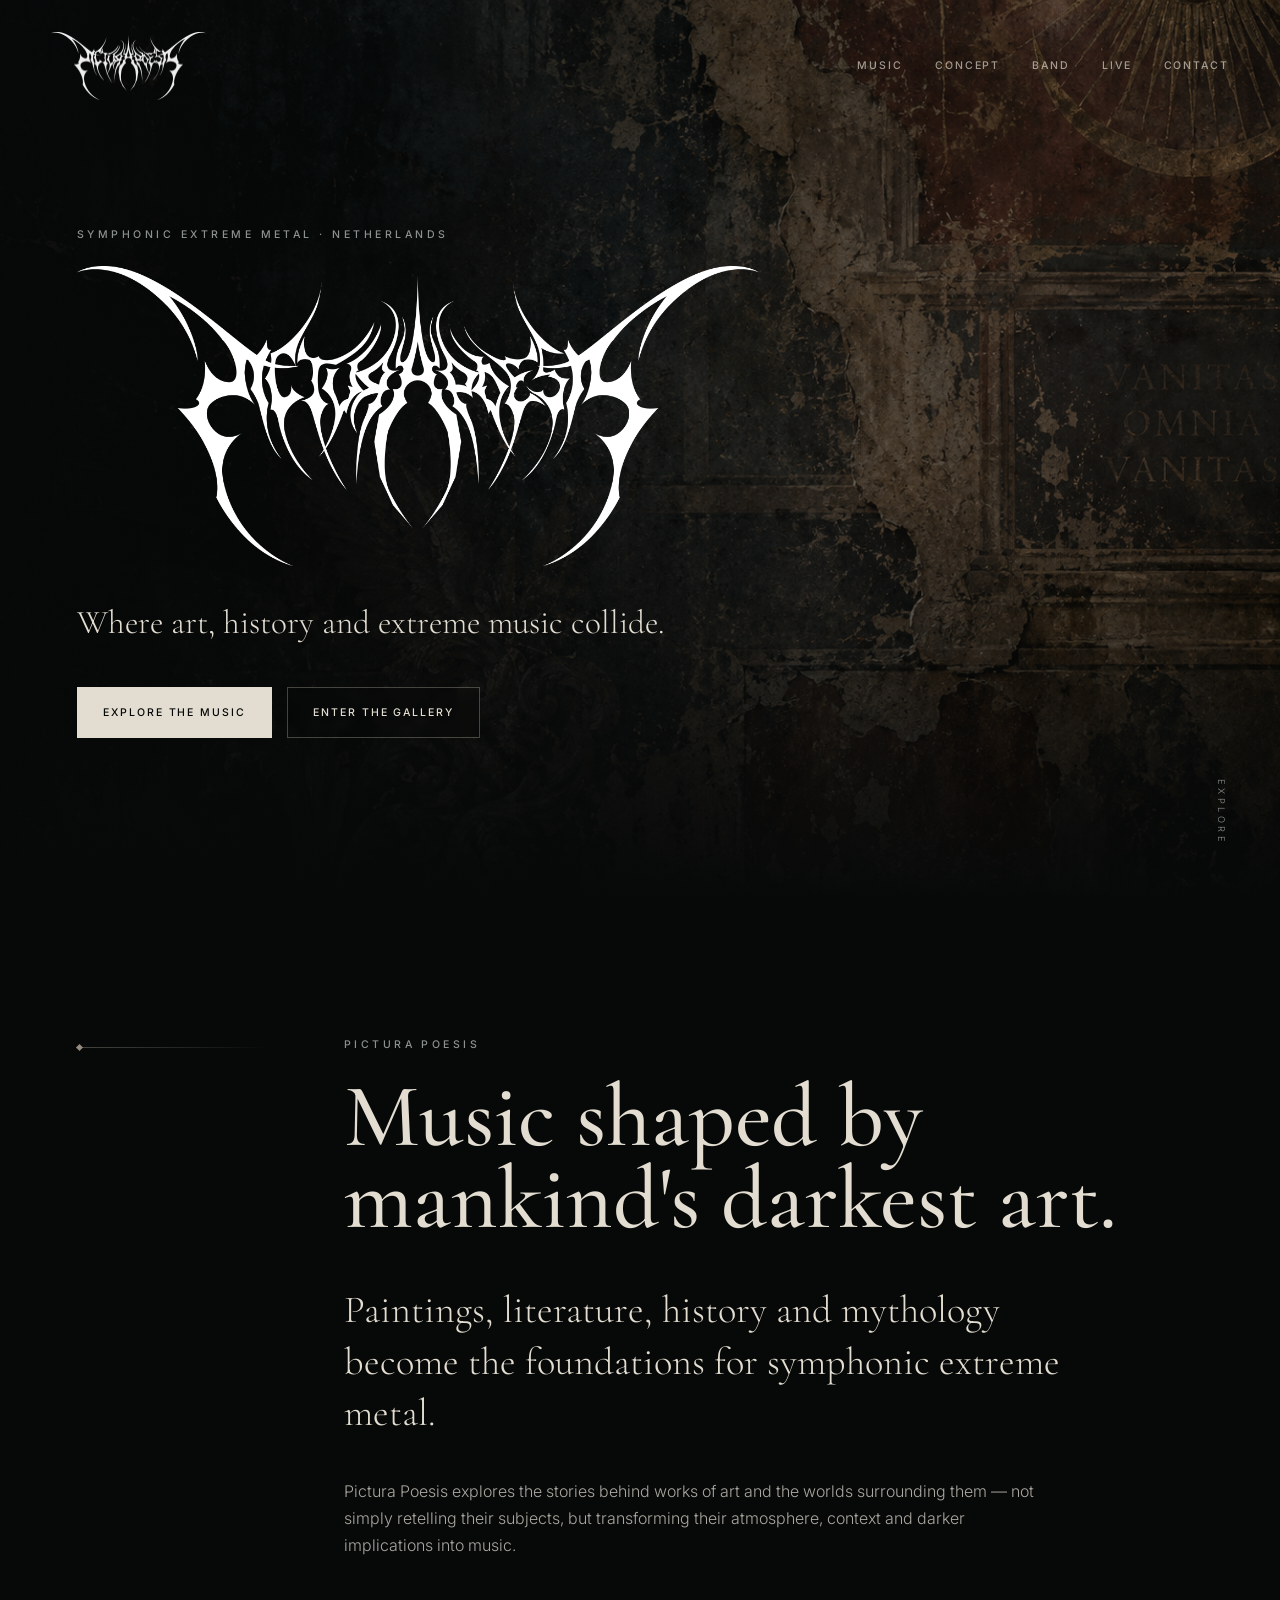
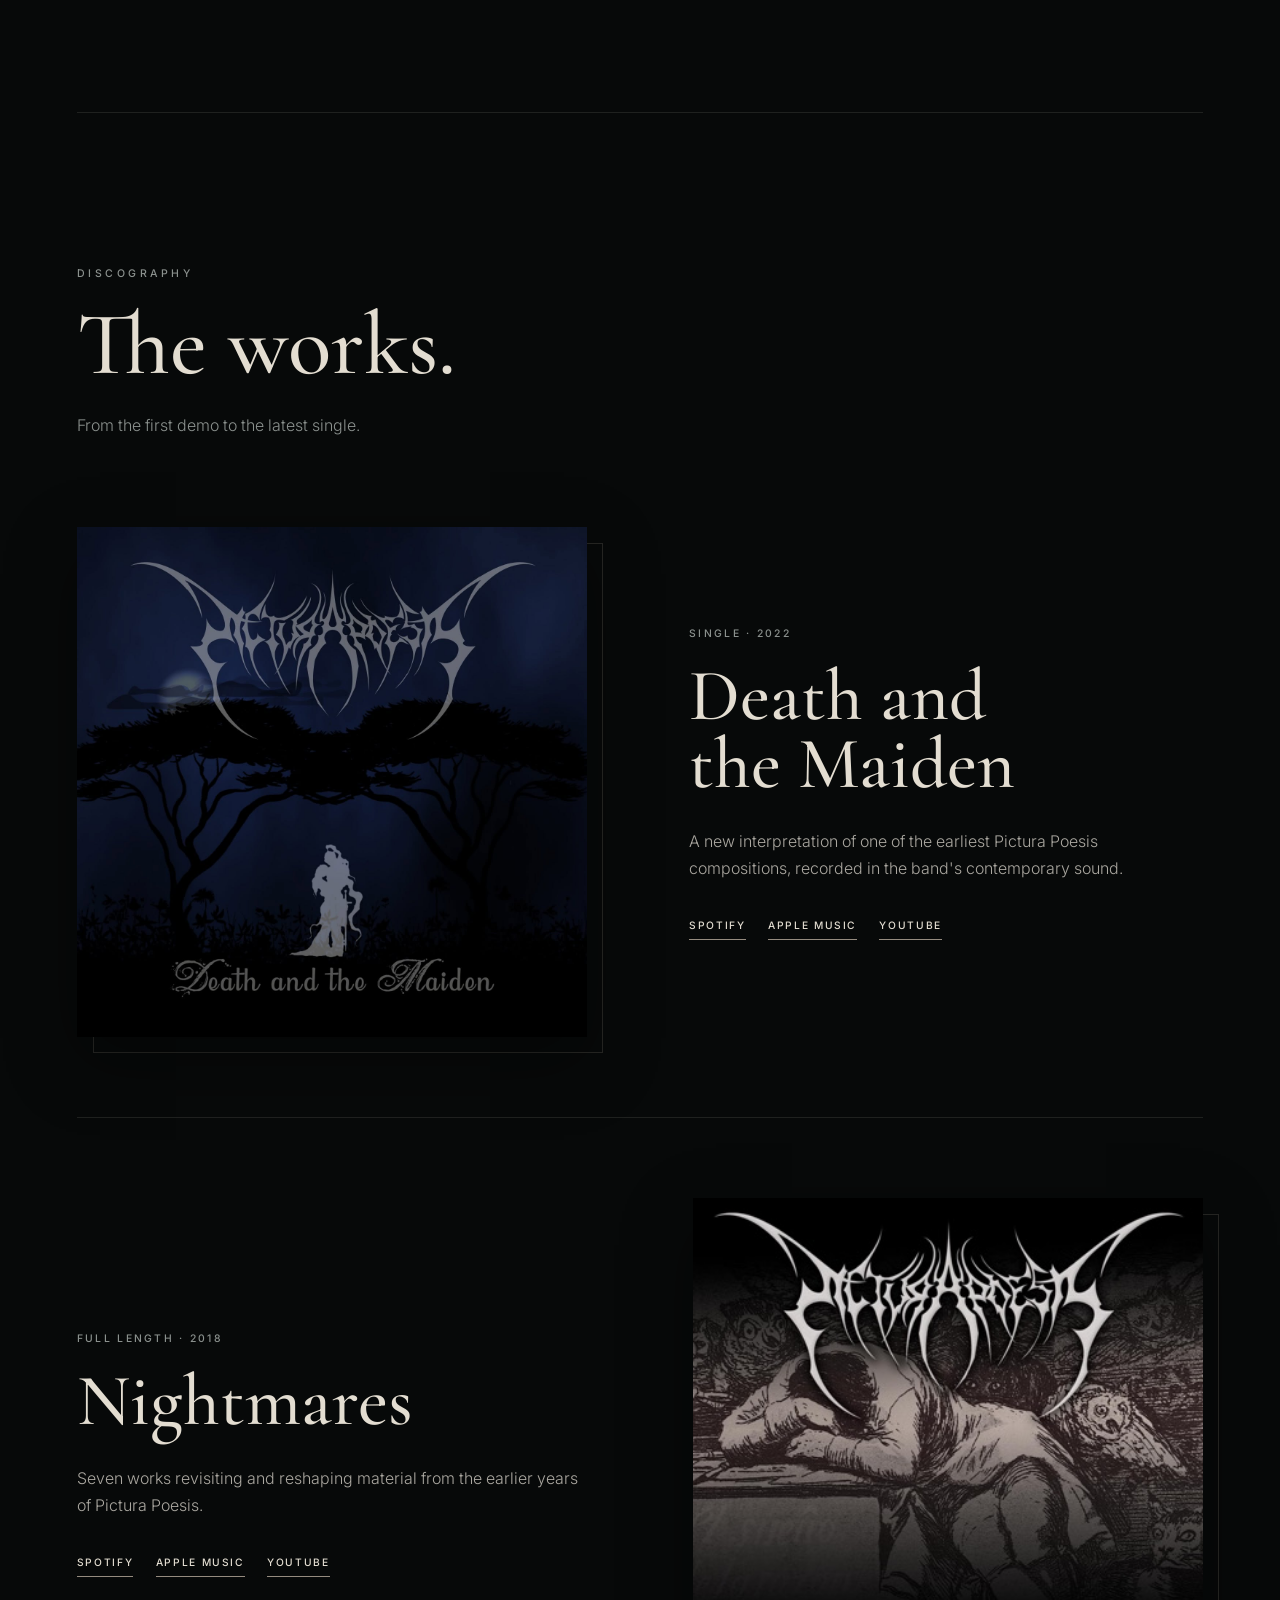
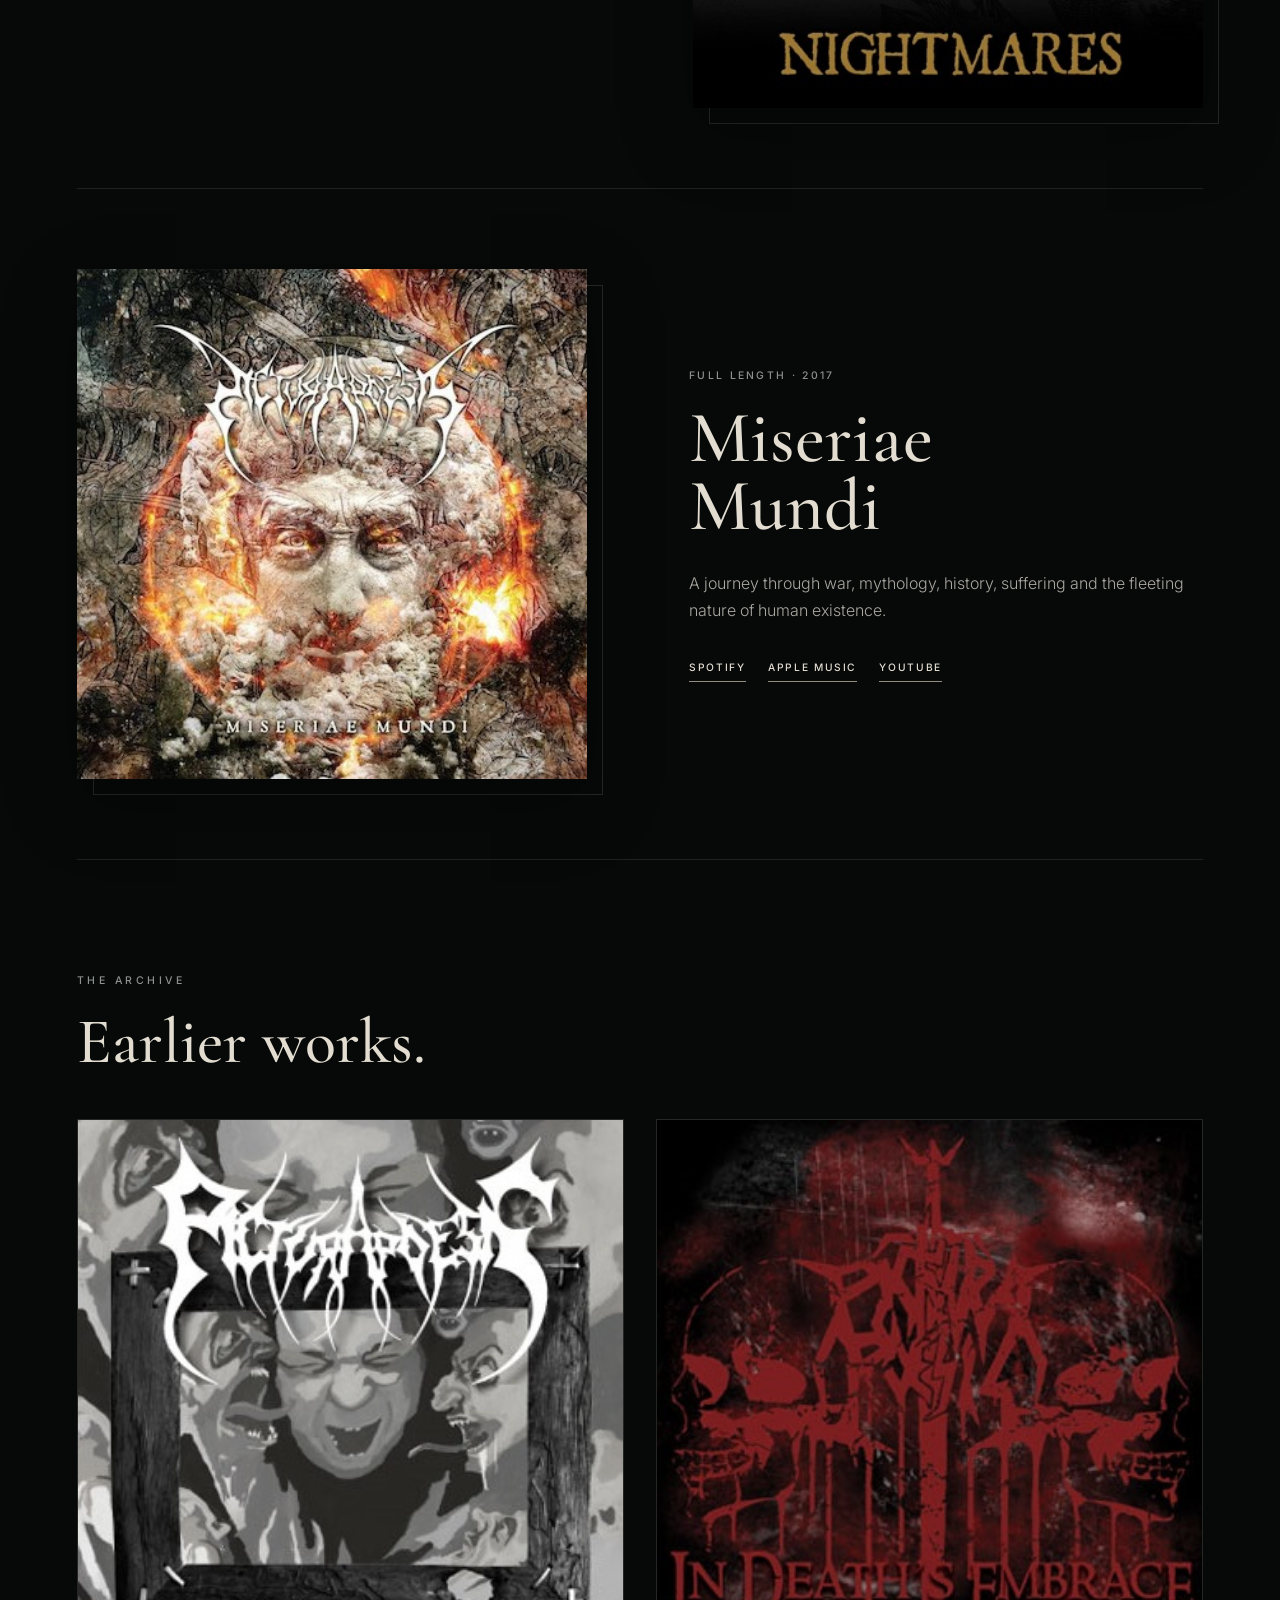
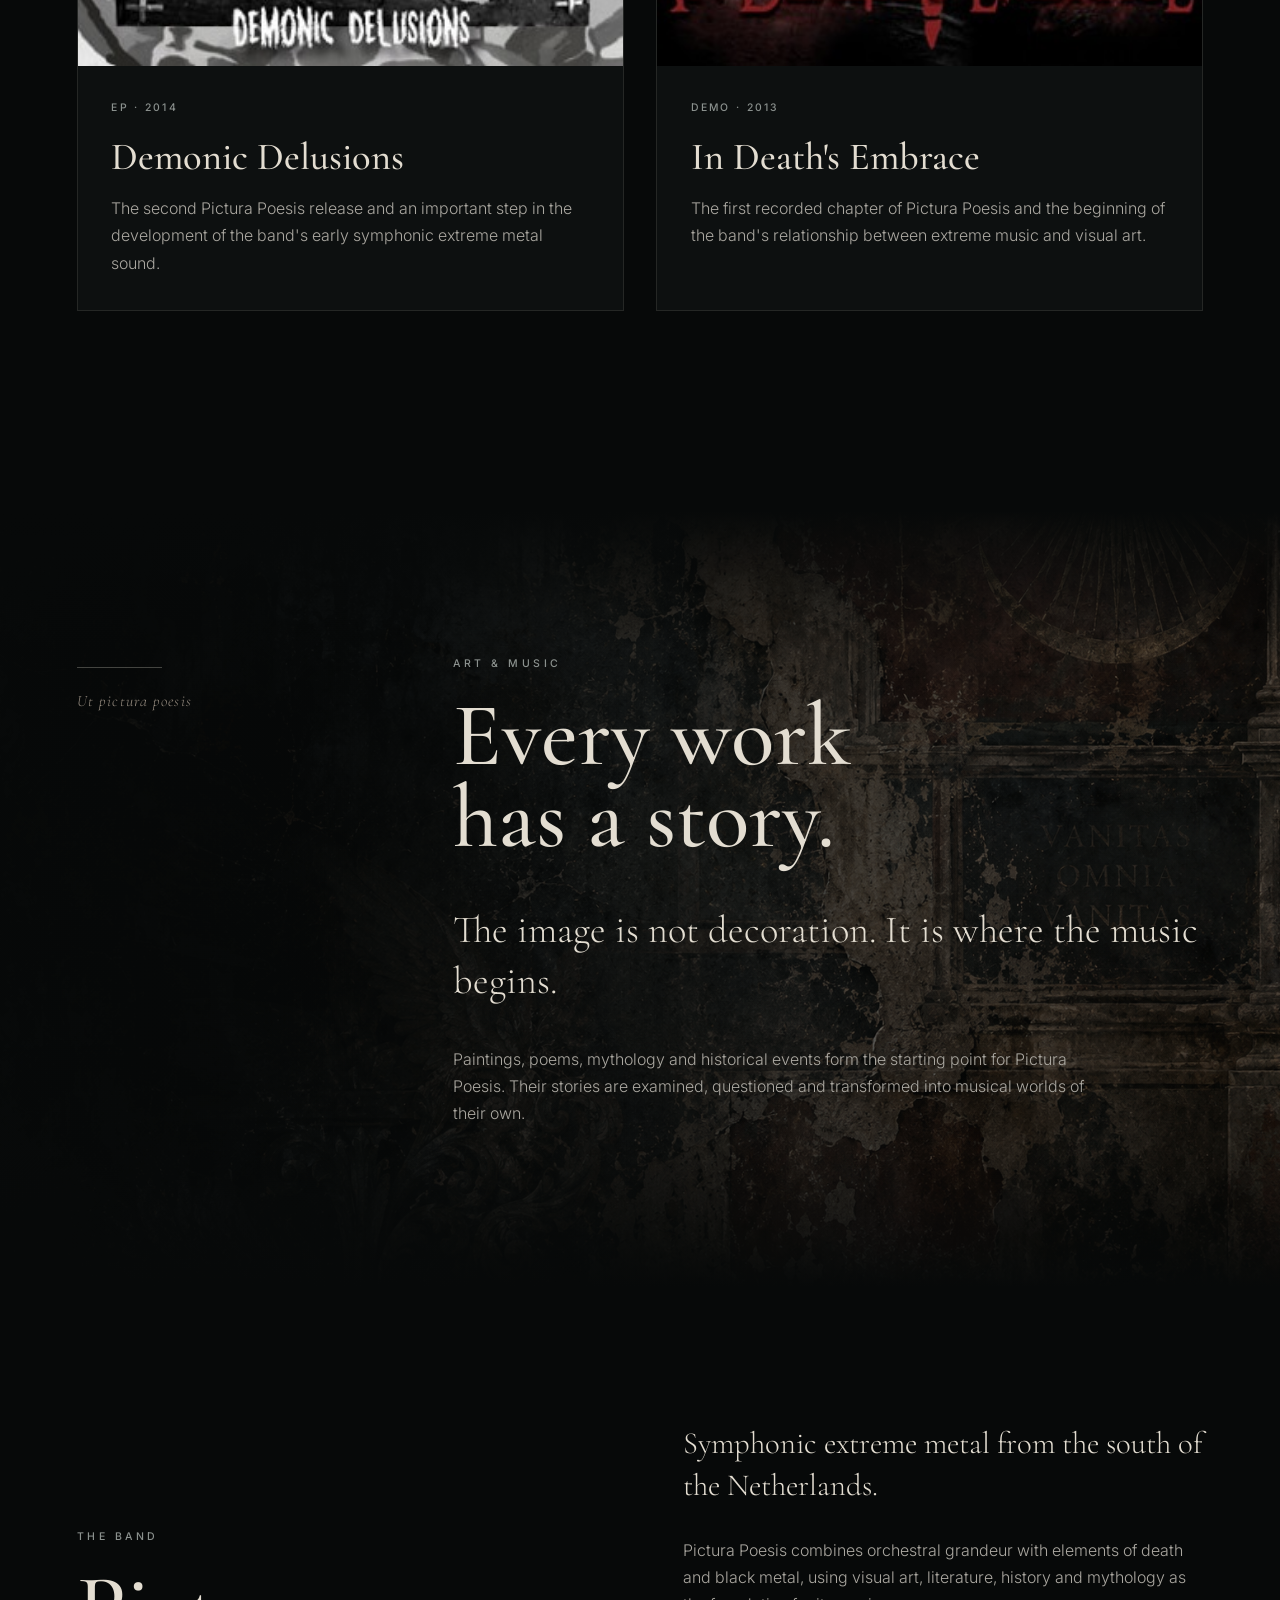
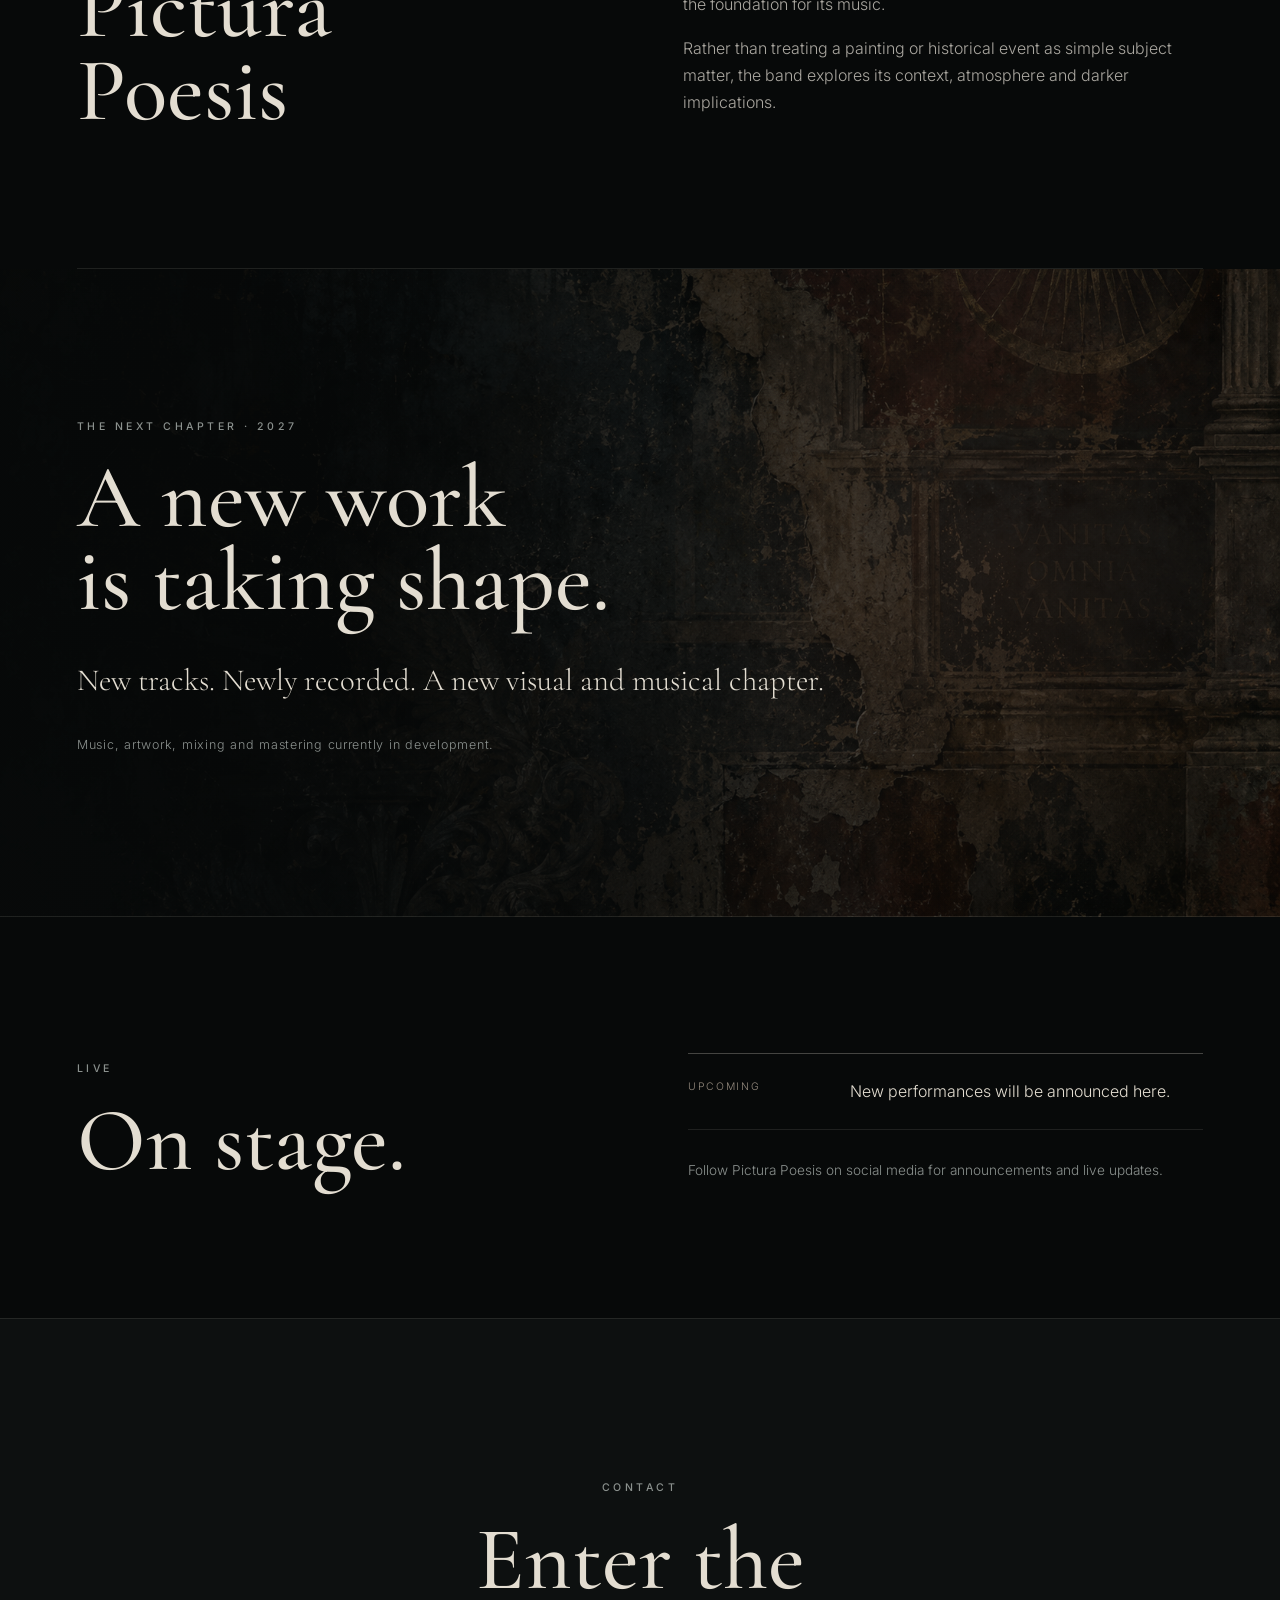
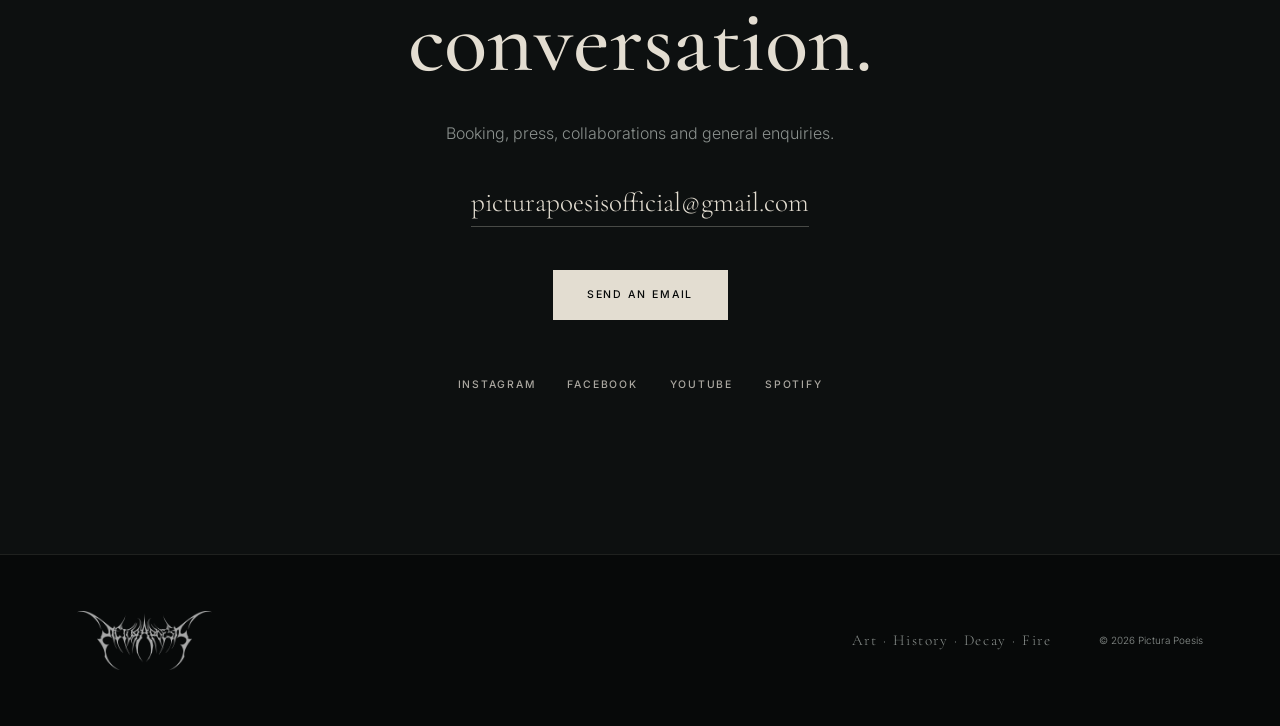
==== commit a7fe2e6d: "Update index.html" ====
--- a/index.html
+++ b/index.html
@@ -842,13 +842,13 @@
 
 
                 <p class="lead-small">
-                    Ten tracks. Newly recorded.
+                    New tracks. Newly recorded.
                     A new visual and musical chapter.
                 </p>
 
 
                 <p class="chapter-note">
-                    Vocals, artwork, mixing and mastering currently
+                    Music, artwork, mixing and mastering currently
                     in development.
                 </p>
 
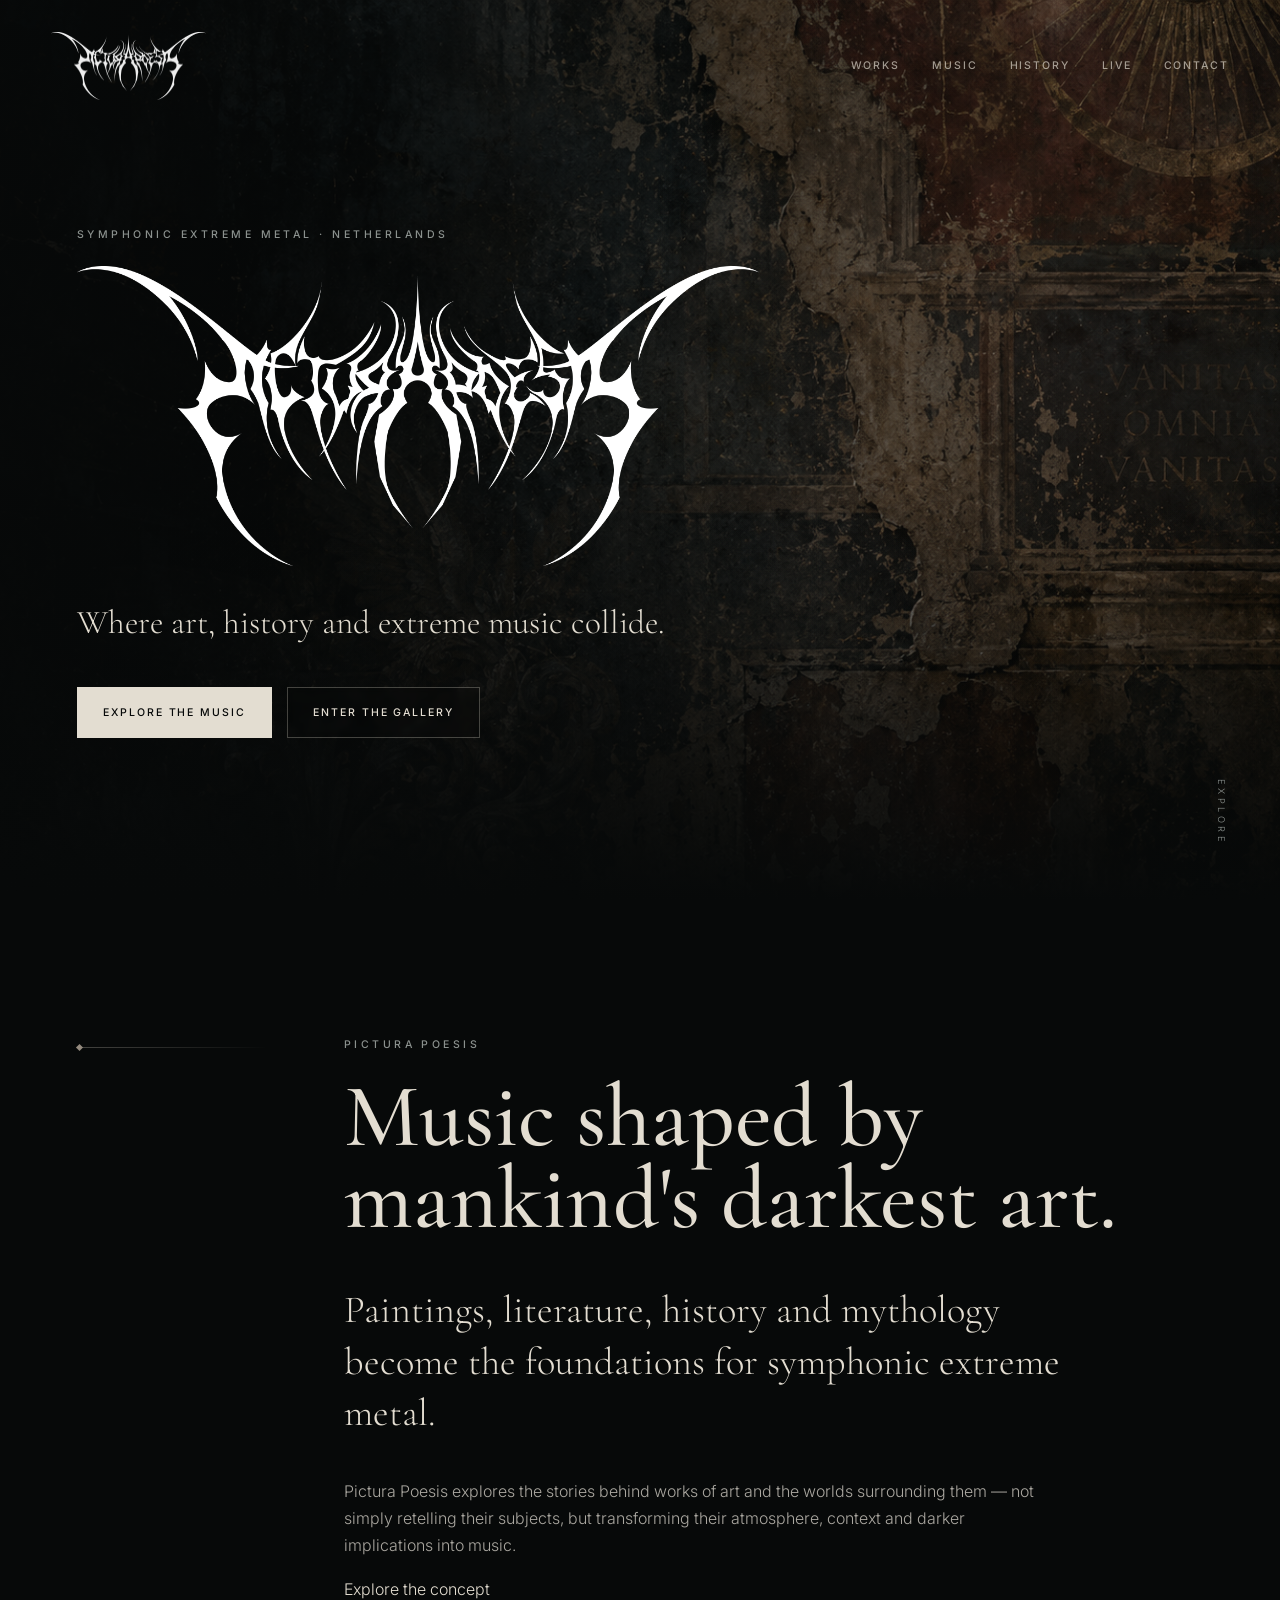
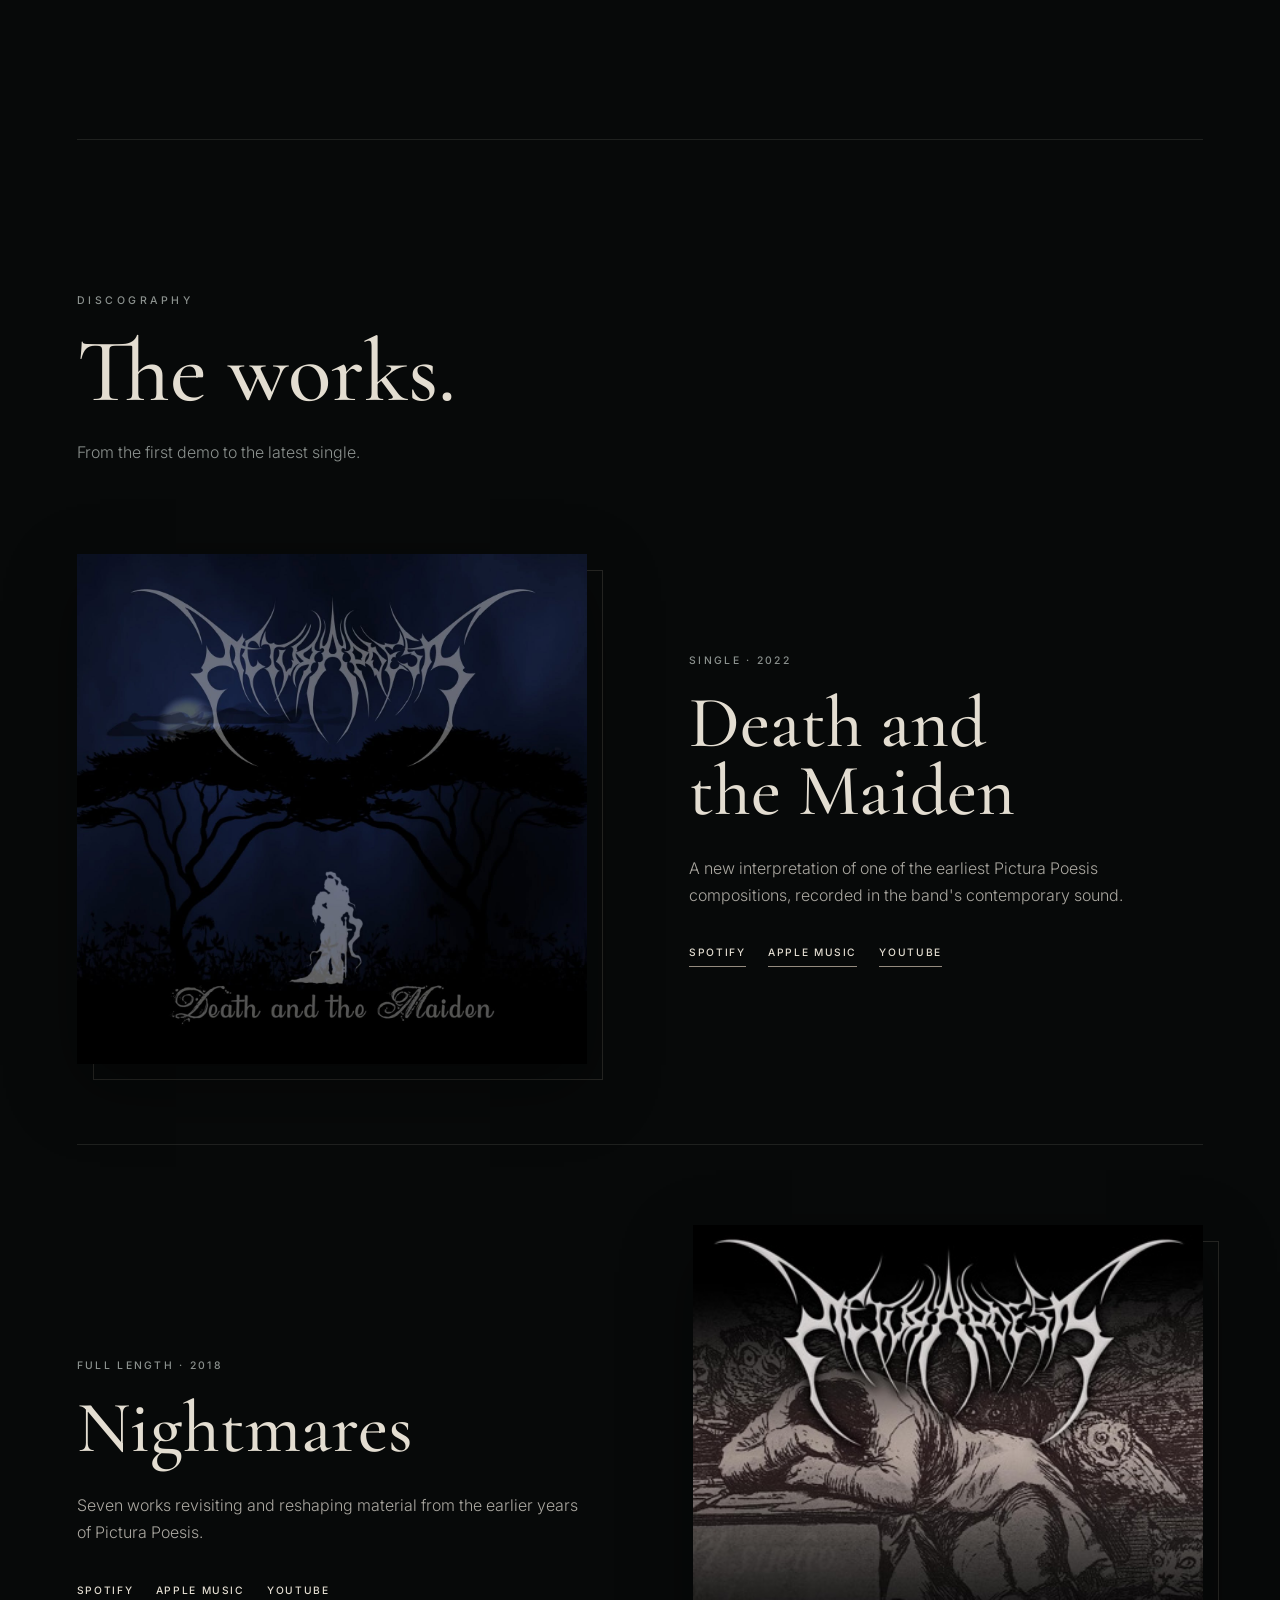
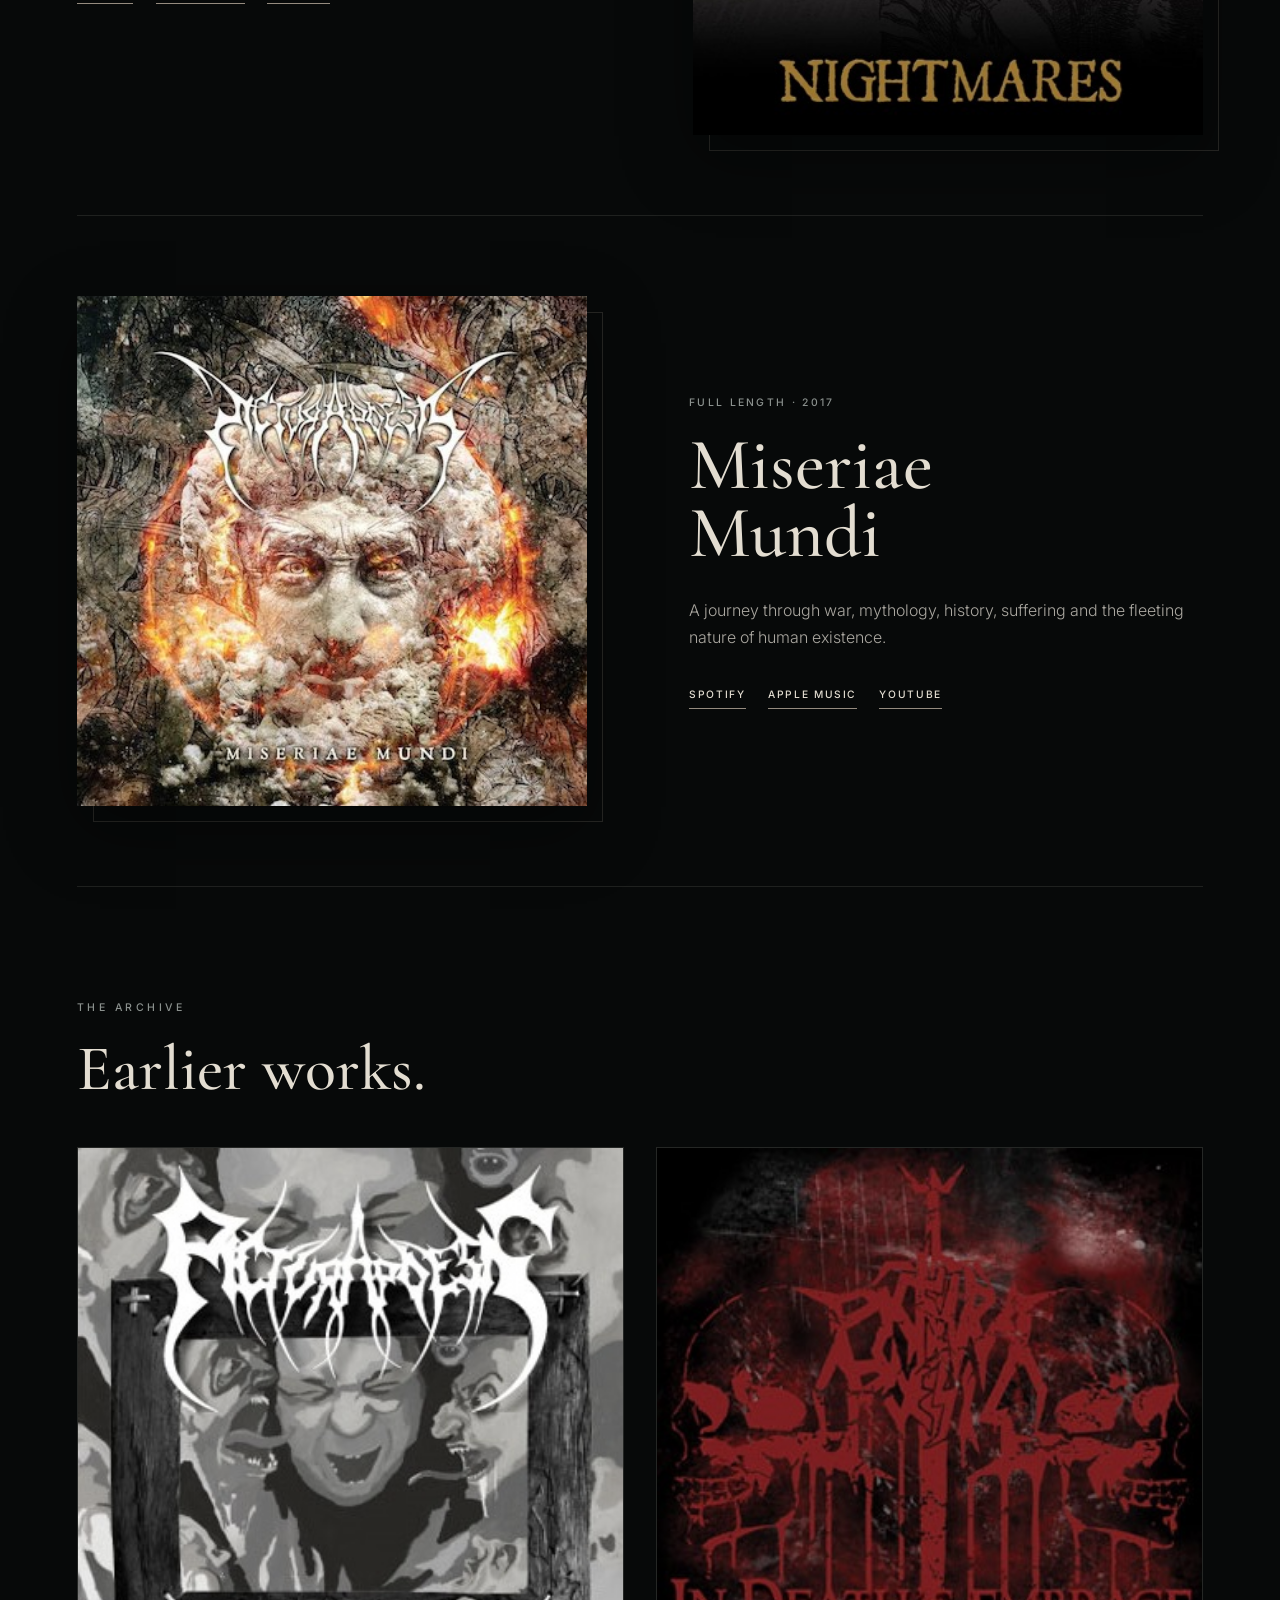
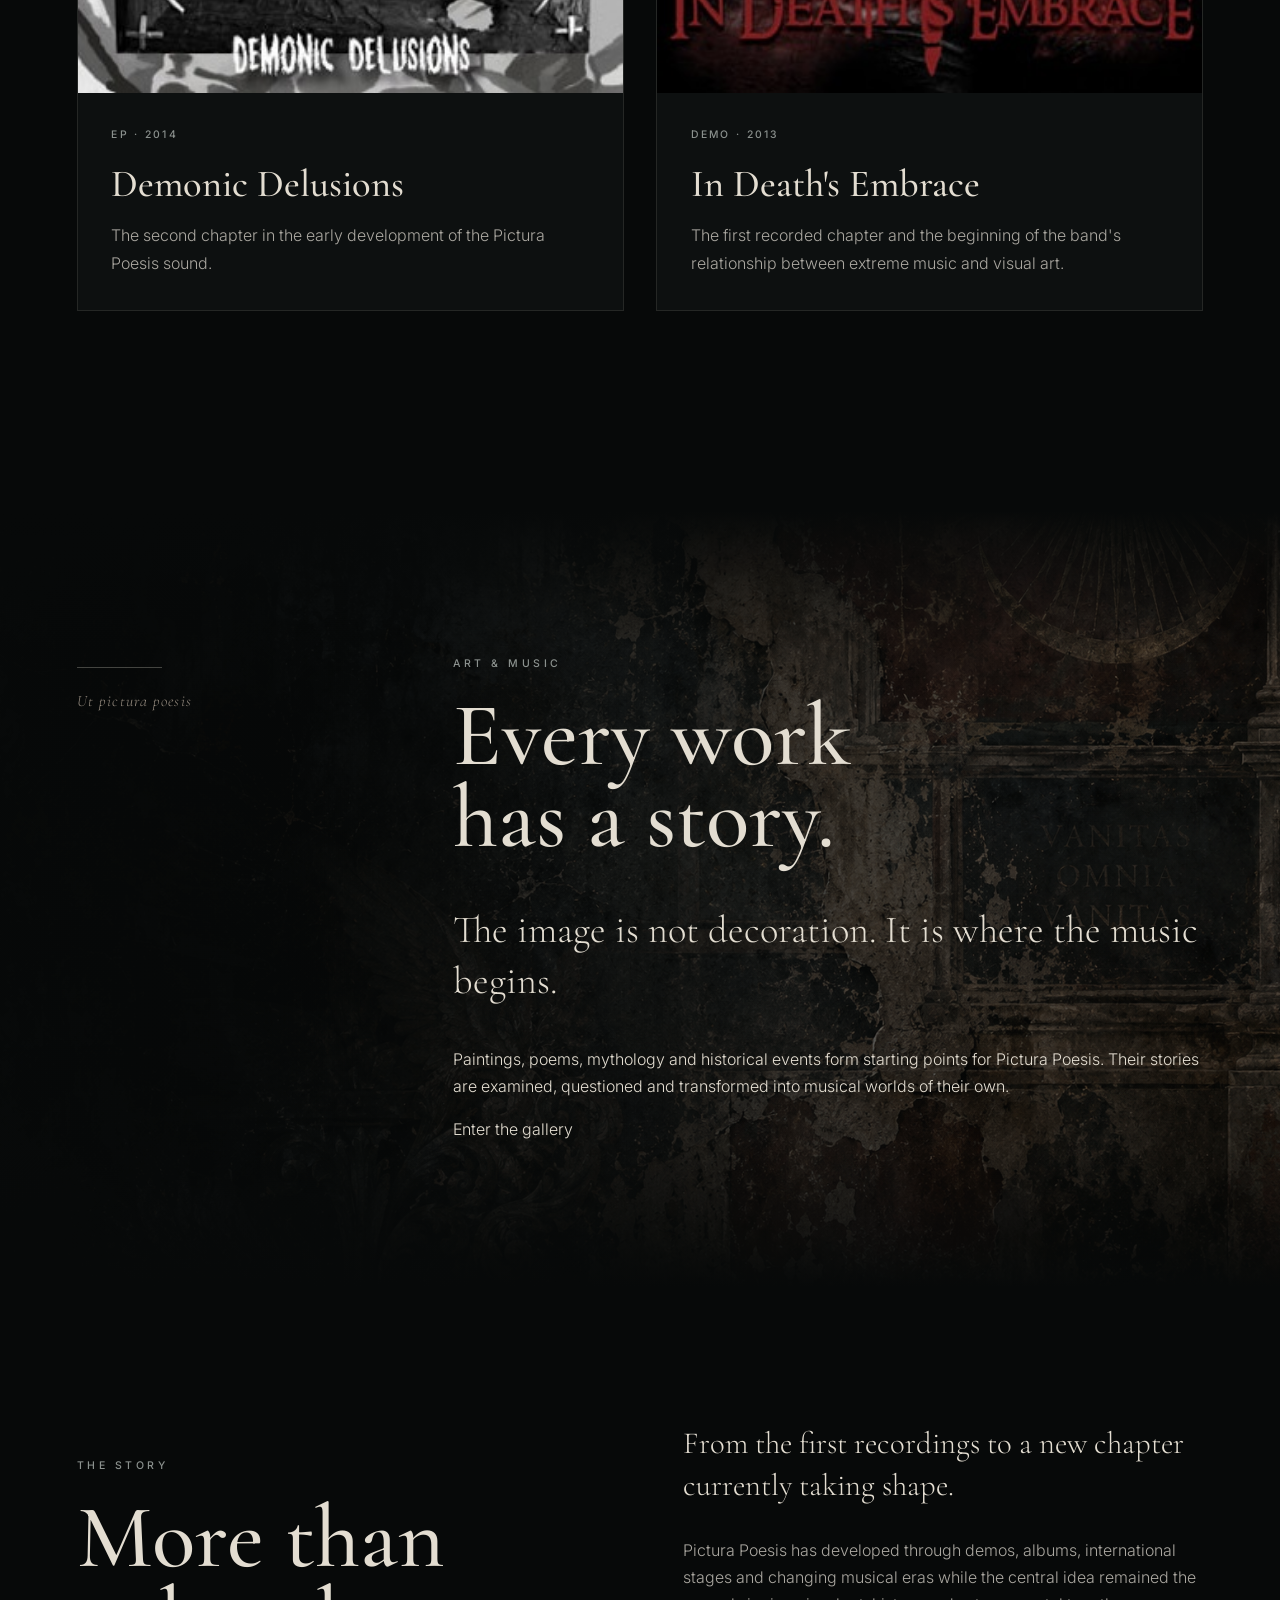
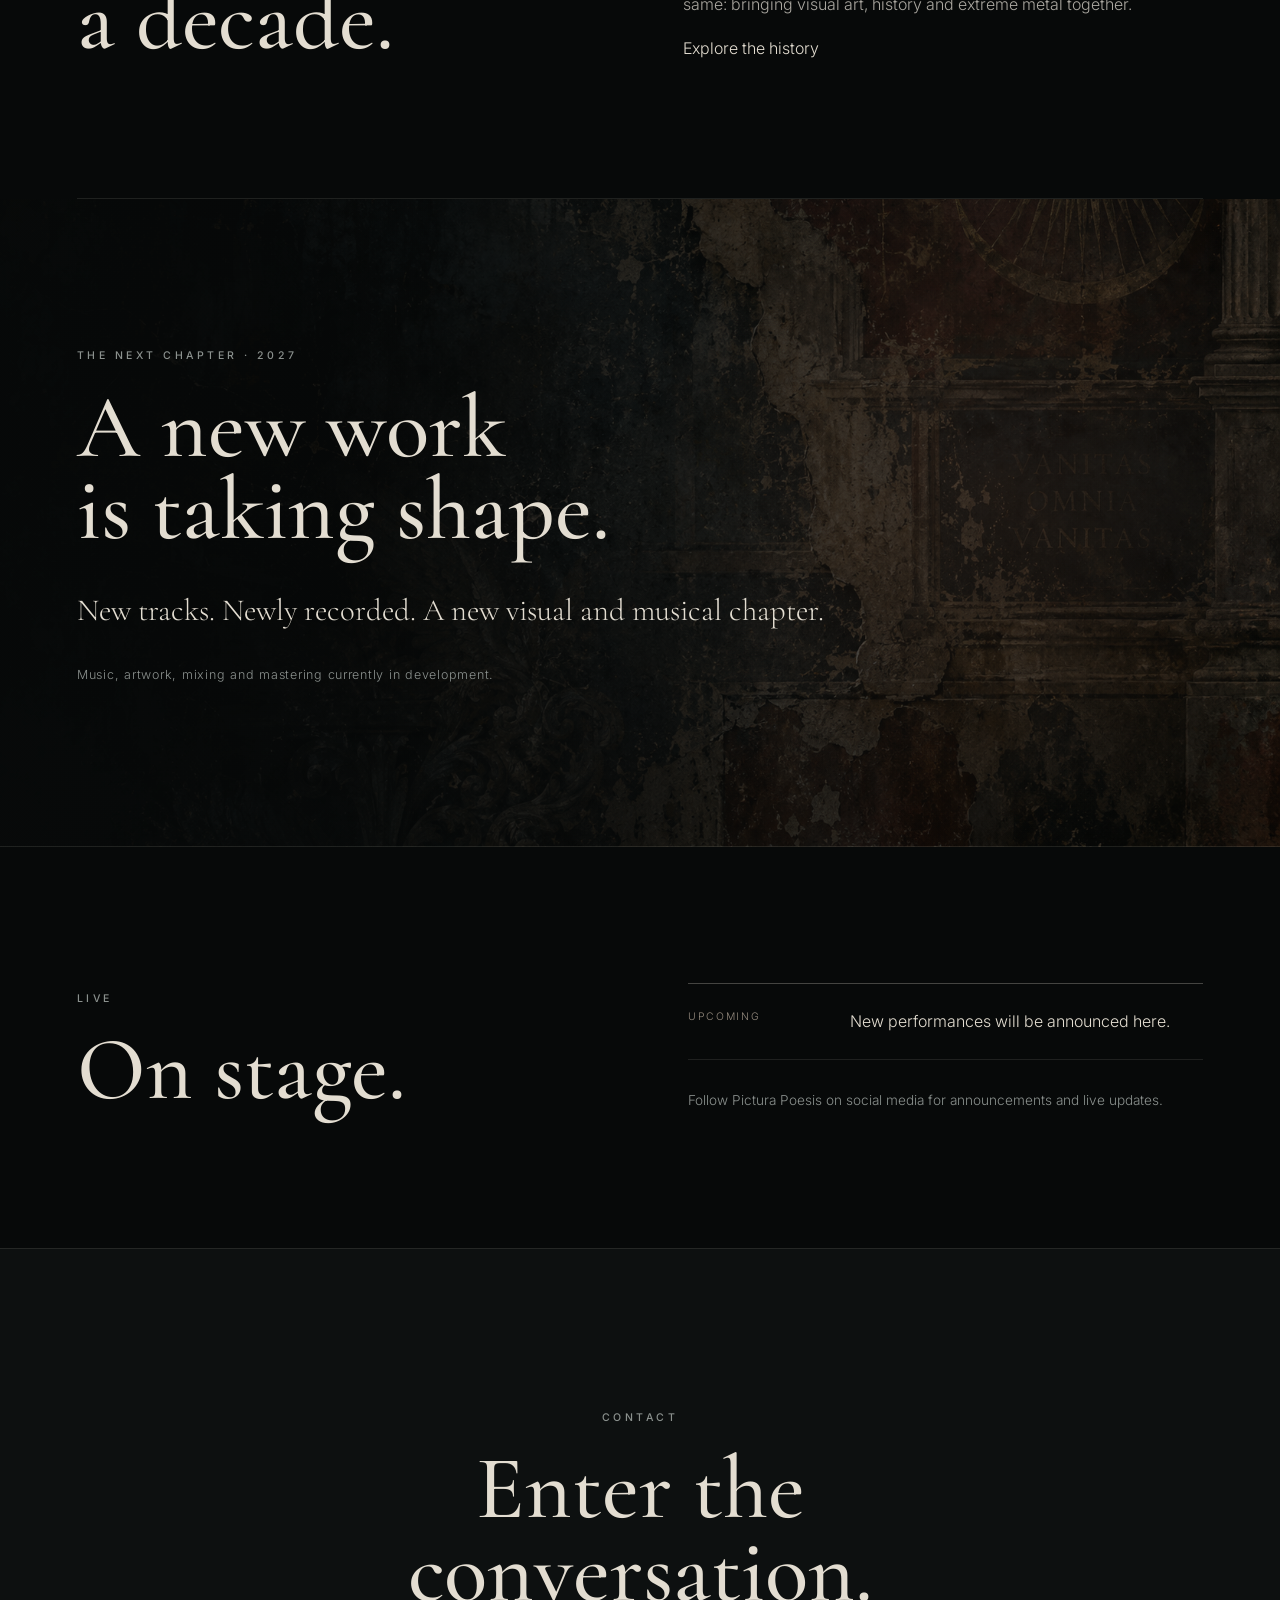
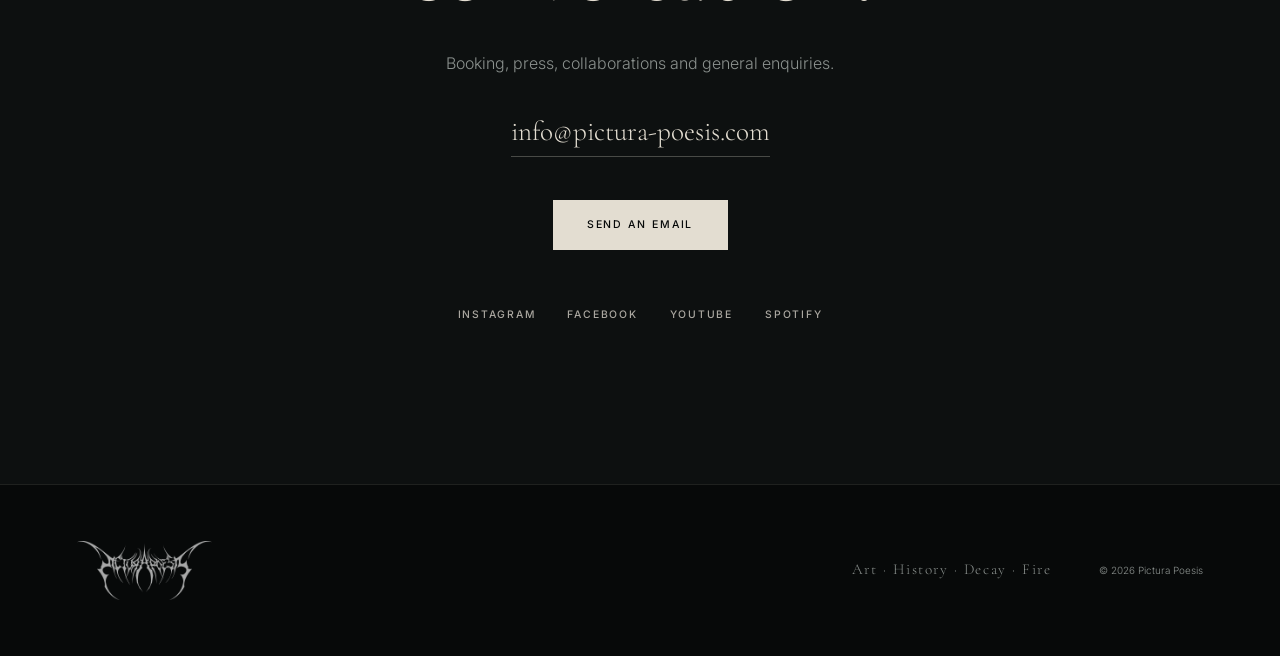
==== commit 1d11a7aa: "Update index.html" ====
--- a/index.html
+++ b/index.html
@@ -9,113 +9,116 @@
         content="width=device-width, initial-scale=1.0"
     >
 
-    <!-- Primary SEO -->
-<title>Pictura Poesis — Symphonic Extreme Metal</title>
-
-<meta
-    name="description"
-    content="Pictura Poesis is a Dutch symphonic extreme metal band inspired by visual art, history, mythology and the darker side of mankind."
->
-
-<meta
-    name="author"
-    content="Pictura Poesis"
->
-
-<meta
-    name="robots"
-    content="index, follow"
->
-
-<link
-    rel="canonical"
-    href="https://pictura-poesis.com/"
->
-
-<meta
-    name="theme-color"
-    content="#070909"
->
-
-
-<!-- Favicon -->
-<link
-    rel="icon"
-    type="image/png"
-    href="/assets/images/favicon.png"
->
-
-<link
-    rel="apple-touch-icon"
-    href="/assets/images/favicon.png"
->
-
-
-<!-- Open Graph / Facebook / WhatsApp -->
-<meta
-    property="og:type"
-    content="website"
->
-
-<meta
-    property="og:title"
-    content="Pictura Poesis — Symphonic Extreme Metal"
->
-
-<meta
-    property="og:description"
-    content="Where art, history and extreme music collide."
->
-
-<meta
-    property="og:url"
-    content="https://pictura-poesis.com/"
->
-
-<meta
-    property="og:image"
-    content="https://pictura-poesis.com/assets/images/social-preview.jpg"
->
-
-<meta
-    property="og:image:width"
-    content="1200"
->
-
-<meta
-    property="og:image:height"
-    content="630"
->
-
-<meta
-    property="og:site_name"
-    content="Pictura Poesis"
->
-
-
-<!-- X / Twitter -->
-<meta
-    name="twitter:card"
-    content="summary_large_image"
->
-
-<meta
-    name="twitter:title"
-    content="Pictura Poesis — Symphonic Extreme Metal"
->
-
-<meta
-    name="twitter:description"
-    content="Where art, history and extreme music collide."
->
-
-<meta
-    name="twitter:image"
-    content="https://pictura-poesis.com/assets/images/social-preview.jpg"
->
+    <title>Pictura Poesis — Symphonic Extreme Metal</title>
+
+    <meta
+        name="description"
+        content="Pictura Poesis is a Dutch symphonic extreme metal band inspired by visual art, history, mythology and the darker side of mankind."
+    >
+
+    <meta
+        name="author"
+        content="Pictura Poesis"
+    >
+
+    <meta
+        name="robots"
+        content="index, follow"
+    >
+
+    <link
+        rel="canonical"
+        href="https://pictura-poesis.com/"
+    >
+
+    <meta
+        name="theme-color"
+        content="#070909"
+    >
+
+
+    <!-- Favicon -->
+
+    <link
+        rel="icon"
+        type="image/png"
+        href="/assets/images/favicon.png"
+    >
+
+    <link
+        rel="apple-touch-icon"
+        href="/assets/images/favicon.png"
+    >
+
+
+    <!-- Open Graph -->
+
+    <meta
+        property="og:type"
+        content="website"
+    >
+
+    <meta
+        property="og:title"
+        content="Pictura Poesis — Symphonic Extreme Metal"
+    >
+
+    <meta
+        property="og:description"
+        content="Where art, history and extreme music collide."
+    >
+
+    <meta
+        property="og:url"
+        content="https://pictura-poesis.com/"
+    >
+
+    <meta
+        property="og:image"
+        content="https://pictura-poesis.com/assets/images/social-preview.jpg"
+    >
+
+    <meta
+        property="og:image:width"
+        content="1200"
+    >
+
+    <meta
+        property="og:image:height"
+        content="630"
+    >
+
+    <meta
+        property="og:site_name"
+        content="Pictura Poesis"
+    >
+
+
+    <!-- Twitter / X -->
+
+    <meta
+        name="twitter:card"
+        content="summary_large_image"
+    >
+
+    <meta
+        name="twitter:title"
+        content="Pictura Poesis — Symphonic Extreme Metal"
+    >
+
+    <meta
+        name="twitter:description"
+        content="Where art, history and extreme music collide."
+    >
+
+    <meta
+        name="twitter:image"
+        content="https://pictura-poesis.com/assets/images/social-preview.jpg"
+    >
 
 
     <!-- Fonts -->
+
     <link
         rel="preconnect"
         href="https://fonts.googleapis.com"
@@ -136,81 +139,62 @@
         rel="stylesheet"
         href="assets/css/style.css"
     >
-<script type="application/ld+json">
-{
-    "@context": "https://schema.org",
-    "@type": "MusicGroup",
-    "name": "Pictura Poesis",
-    "url": "https://pictura-poesis.com/",
-    "genre": [
-        "Symphonic Metal",
-        "Death Metal",
-        "Black Metal"
-    ],
-    "sameAs": [
-        "https://www.facebook.com/picturapoesismetal/",
-        "https://www.instagram.com/picturapoesismetal/",
-        "https://www.youtube.com/@picturapoesis",
-        "https://open.spotify.com/artist/5WMOMd6braDyTlX9xz6n1Q"    ]
-}
-</script>
+
+
+    <!-- Structured Data -->
+
+    <script type="application/ld+json">
+    {
+        "@context": "https://schema.org",
+        "@type": "MusicGroup",
+        "name": "Pictura Poesis",
+        "url": "https://pictura-poesis.com/",
+        "genre": [
+            "Symphonic Metal",
+            "Death Metal",
+            "Black Metal"
+        ],
+        "sameAs": [
+            "https://www.facebook.com/picturapoesismetal/",
+            "https://www.instagram.com/picturapoesismetal/",
+            "https://www.youtube.com/@picturapoesis",
+            "https://open.spotify.com/artist/5WMOMd6braDyTlX9xz6n1Q"
+        ]
+    }
+    </script>
 
 </head>
 
 
 <body>
 
-    <!-- =====================================================
-         HEADER
-    ====================================================== -->
+    <!-- HEADER -->
 
     <header class="site-header">
 
         <a
             class="header-logo"
-            href="#top"
+            href="index.html"
             aria-label="Pictura Poesis home"
         >
-
             <img
                 src="assets/images/logo.png"
                 alt="Pictura Poesis"
             >
-
         </a>
 
-
-        <!-- Desktop navigation -->
 
         <nav
             class="desktop-nav"
             aria-label="Main navigation"
         >
-
-            <a href="#music">
-                Music
-            </a>
-
-            <a href="#concept">
-                Concept
-            </a>
-
-            <a href="#about">
-                Band
-            </a>
-
-            <a href="#live">
-                Live
-            </a>
-
-            <a href="#contact">
-                Contact
-            </a>
-
+            <a href="works.html">Works</a>
+            <a href="#music">Music</a>
+            <a href="history.html">History</a>
+            <a href="#live">Live</a>
+            <a href="#contact">Contact</a>
         </nav>
 
-
-        <!-- Mobile navigation -->
 
         <details class="mobile-menu">
 
@@ -219,27 +203,11 @@
             </summary>
 
             <nav aria-label="Mobile navigation">
-
-                <a href="#music">
-                    Music
-                </a>
-
-                <a href="#concept">
-                    Concept
-                </a>
-
-                <a href="#about">
-                    Band
-                </a>
-
-                <a href="#live">
-                    Live
-                </a>
-
-                <a href="#contact">
-                    Contact
-                </a>
-
+                <a href="works.html">Works</a>
+                <a href="#music">Music</a>
+                <a href="history.html">History</a>
+                <a href="#live">Live</a>
+                <a href="#contact">Contact</a>
             </nav>
 
         </details>
@@ -247,12 +215,10 @@
     </header>
 
 
+
     <main id="top">
 
-
-        <!-- =================================================
-             HERO
-        ================================================== -->
+        <!-- HERO -->
 
         <section class="hero">
 
@@ -261,12 +227,10 @@
                 <p class="eyebrow">
                     Symphonic Extreme Metal · Netherlands
                 </p>
-
 
                 <h1 class="sr-only">
                     Pictura Poesis
                 </h1>
-
 
                 <img
                     class="hero-logo"
@@ -274,7 +238,6 @@
                     alt="Pictura Poesis"
                 >
 
-
                 <p class="hero-tagline">
                     Where art, history and extreme music collide.
                 </p>
@@ -289,10 +252,9 @@
                         Explore the music
                     </a>
 
-
                     <a
                         class="button button-secondary"
-                        href="#concept"
+                        href="works.html"
                     >
                         Enter the gallery
                     </a>
@@ -313,9 +275,7 @@
 
 
 
-        <!-- =================================================
-             INTRO
-        ================================================== -->
+        <!-- INTRO -->
 
         <section
             id="intro"
@@ -336,18 +296,15 @@
                     Pictura Poesis
                 </p>
 
-
                 <h2>
                     Music shaped by<br>
                     mankind's darkest art.
                 </h2>
 
-
                 <p class="lead">
                     Paintings, literature, history and mythology become
                     the foundations for symphonic extreme metal.
                 </p>
-
 
                 <p class="body-copy">
                     Pictura Poesis explores the stories behind works of
@@ -356,15 +313,20 @@
                     atmosphere, context and darker implications into music.
                 </p>
 
+                <a
+                    class="text-link"
+                    href="works.html"
+                >
+                    Explore the concept
+                </a>
+
             </div>
 
         </section>
 
 
 
-        <!-- =================================================
-             DISCOGRAPHY
-        ================================================== -->
+        <!-- DISCOGRAPHY -->
 
         <section
             id="music"
@@ -389,9 +351,7 @@
 
 
 
-            <!-- =================================================
-                 DEATH AND THE MAIDEN
-            ================================================== -->
+            <!-- DEATH AND THE MAIDEN -->
 
             <article class="release release-feature">
 
@@ -412,13 +372,11 @@
                         Single · 2022
                     </p>
 
-
                     <h3>
                         Death and<br>
                         the Maiden
                     </h3>
 
-
                     <p>
                         A new interpretation of one of the earliest
                         Pictura Poesis compositions, recorded in the
@@ -460,9 +418,7 @@
 
 
 
-            <!-- =================================================
-                 NIGHTMARES
-            ================================================== -->
+            <!-- NIGHTMARES -->
 
             <article class="release release-reverse">
 
@@ -483,11 +439,9 @@
                         Full Length · 2018
                     </p>
 
-
                     <h3>
                         Nightmares
                     </h3>
-
 
                     <p>
                         Seven works revisiting and reshaping material
@@ -529,9 +483,7 @@
 
 
 
-            <!-- =================================================
-                 MISERIAE MUNDI
-            ================================================== -->
+            <!-- MISERIAE MUNDI -->
 
             <article class="release">
 
@@ -552,13 +504,11 @@
                         Full Length · 2017
                     </p>
 
-
                     <h3>
                         Miseriae<br>
                         Mundi
                     </h3>
 
-
                     <p>
                         A journey through war, mythology, history,
                         suffering and the fleeting nature of human
@@ -600,9 +550,7 @@
 
 
 
-            <!-- =================================================
-                 ARCHIVE
-            ================================================== -->
+            <!-- ARCHIVE -->
 
             <div class="archive-heading">
 
@@ -623,10 +571,6 @@
 
             <div class="archive-grid">
 
-
-                <!-- =================================================
-                     DEMONIC DELUSIONS
-                ================================================== -->
 
                 <article class="archive-release">
 
@@ -647,16 +591,13 @@
                             EP · 2014
                         </p>
 
-
                         <h4>
                             Demonic Delusions
                         </h4>
 
-
                         <p>
-                            The second Pictura Poesis release and an
-                            important step in the development of the
-                            band's early symphonic extreme metal sound.
+                            The second chapter in the early development
+                            of the Pictura Poesis sound.
                         </p>
 
                     </div>
@@ -664,10 +605,6 @@
                 </article>
 
 
-
-                <!-- =================================================
-                     IN DEATH'S EMBRACE
-                ================================================== -->
 
                 <article class="archive-release">
 
@@ -688,17 +625,14 @@
                             Demo · 2013
                         </p>
 
-
                         <h4>
                             In Death's Embrace
                         </h4>
 
-
                         <p>
-                            The first recorded chapter of Pictura
-                            Poesis and the beginning of the band's
-                            relationship between extreme music and
-                            visual art.
+                            The first recorded chapter and the beginning
+                            of the band's relationship between extreme
+                            music and visual art.
                         </p>
 
                     </div>
@@ -711,14 +645,9 @@
 
 
 
-        <!-- =================================================
-             CONCEPT
-        ================================================== -->
-
-        <section
-            id="concept"
-            class="concept-section"
-        >
+        <!-- CONCEPT -->
+
+        <section class="concept-section">
 
             <div class="concept-background"></div>
 
@@ -741,27 +670,31 @@
                     <p class="eyebrow">
                         Art & Music
                     </p>
-
 
                     <h2>
                         Every work<br>
                         has a story.
                     </h2>
 
-
                     <p class="lead">
                         The image is not decoration.
                         It is where the music begins.
                     </p>
 
-
                     <p>
-                        Paintings, poems, mythology and historical events
-                        form the starting point for Pictura Poesis.
+                        Paintings, poems, mythology and historical
+                        events form starting points for Pictura Poesis.
                         Their stories are examined, questioned and
                         transformed into musical worlds of their own.
                     </p>
 
+                    <a
+                        class="text-link"
+                        href="works.html"
+                    >
+                        Enter the gallery
+                    </a>
+
                 </div>
 
             </div>
@@ -770,25 +703,19 @@
 
 
 
-        <!-- =================================================
-             ABOUT
-        ================================================== -->
-
-        <section
-            id="about"
-            class="about section"
-        >
+        <!-- HISTORY / ABOUT -->
+
+        <section class="about section">
 
             <div class="about-heading">
 
                 <p class="eyebrow">
-                    The Band
-                </p>
-
+                    The Story
+                </p>
 
                 <h2>
-                    Pictura<br>
-                    Poesis
+                    More than<br>
+                    a decade.
                 </h2>
 
             </div>
@@ -797,24 +724,24 @@
             <div class="about-copy">
 
                 <p class="lead-small">
-                    Symphonic extreme metal from the south
-                    of the Netherlands.
-                </p>
-
+                    From the first recordings to a new chapter
+                    currently taking shape.
+                </p>
 
                 <p>
-                    Pictura Poesis combines orchestral grandeur with
-                    elements of death and black metal, using visual art,
-                    literature, history and mythology as the foundation
-                    for its music.
-                </p>
-
-
-                <p>
-                    Rather than treating a painting or historical event
-                    as simple subject matter, the band explores its
-                    context, atmosphere and darker implications.
-                </p>
+                    Pictura Poesis has developed through demos,
+                    albums, international stages and changing
+                    musical eras while the central idea remained
+                    the same: bringing visual art, history and
+                    extreme metal together.
+                </p>
+
+                <a
+                    class="text-link"
+                    href="history.html"
+                >
+                    Explore the history
+                </a>
 
             </div>
 
@@ -822,9 +749,7 @@
 
 
 
-        <!-- =================================================
-             NEXT CHAPTER
-        ================================================== -->
+        <!-- NEXT CHAPTER -->
 
         <section class="next-chapter">
 
@@ -833,20 +758,17 @@
                 <p class="eyebrow">
                     The next chapter · 2027
                 </p>
-
 
                 <h2>
                     A new work<br>
                     is taking shape.
                 </h2>
 
-
                 <p class="lead-small">
                     New tracks. Newly recorded.
                     A new visual and musical chapter.
                 </p>
 
-
                 <p class="chapter-note">
                     Music, artwork, mixing and mastering currently
                     in development.
@@ -858,9 +780,7 @@
 
 
 
-        <!-- =================================================
-             LIVE
-        ================================================== -->
+        <!-- LIVE -->
 
         <section
             id="live"
@@ -894,7 +814,6 @@
 
                 </div>
 
-
                 <p class="live-follow">
                     Follow Pictura Poesis on social media for
                     announcements and live updates.
@@ -906,9 +825,7 @@
 
 
 
-        <!-- =================================================
-             CONTACT
-        ================================================== -->
+        <!-- CONTACT -->
 
         <section
             id="contact"
@@ -921,32 +838,28 @@
                     Contact
                 </p>
 
-
                 <h2>
                     Enter the<br>
                     conversation.
                 </h2>
 
-
                 <p class="contact-intro">
                     Booking, press, collaborations and
                     general enquiries.
                 </p>
 
-
                 <a
                     class="email-link"
-                    href="mailto:picturapoesisofficial@gmail.com"
+                    href="mailto:info@pictura-poesis.com"
                 >
-                    picturapoesisofficial@gmail.com
+                    info@pictura-poesis.com
                 </a>
-
 
                 <div class="contact-actions">
 
                     <a
                         class="button button-primary"
-                        href="mailto:picturapoesisofficial@gmail.com"
+                        href="mailto:info@pictura-poesis.com"
                     >
                         Send an email
                     </a>
@@ -981,7 +894,7 @@
                     </a>
 
                     <a
-                        href="https://open.spotify.com/search/Pictura%20Poesis"
+                        href="https://open.spotify.com/artist/5WMOMd6braDyTlX9xz6n1Q"
                         target="_blank"
                         rel="noopener noreferrer"
                     >
@@ -998,30 +911,22 @@
 
 
 
-    <!-- =====================================================
-         FOOTER
-    ====================================================== -->
-
     <footer class="footer">
 
         <a
             class="footer-logo"
-            href="#top"
+            href="index.html"
         >
-
             <img
                 src="assets/images/logo.png"
                 alt="Pictura Poesis"
             >
-
         </a>
-
 
         <p class="footer-tagline">
             Art · History · Decay · Fire
         </p>
 
-
         <small>
             © 2026 Pictura Poesis
         </small>
@@ -1029,5 +934,4 @@
     </footer>
 
 </body>
-
 </html>
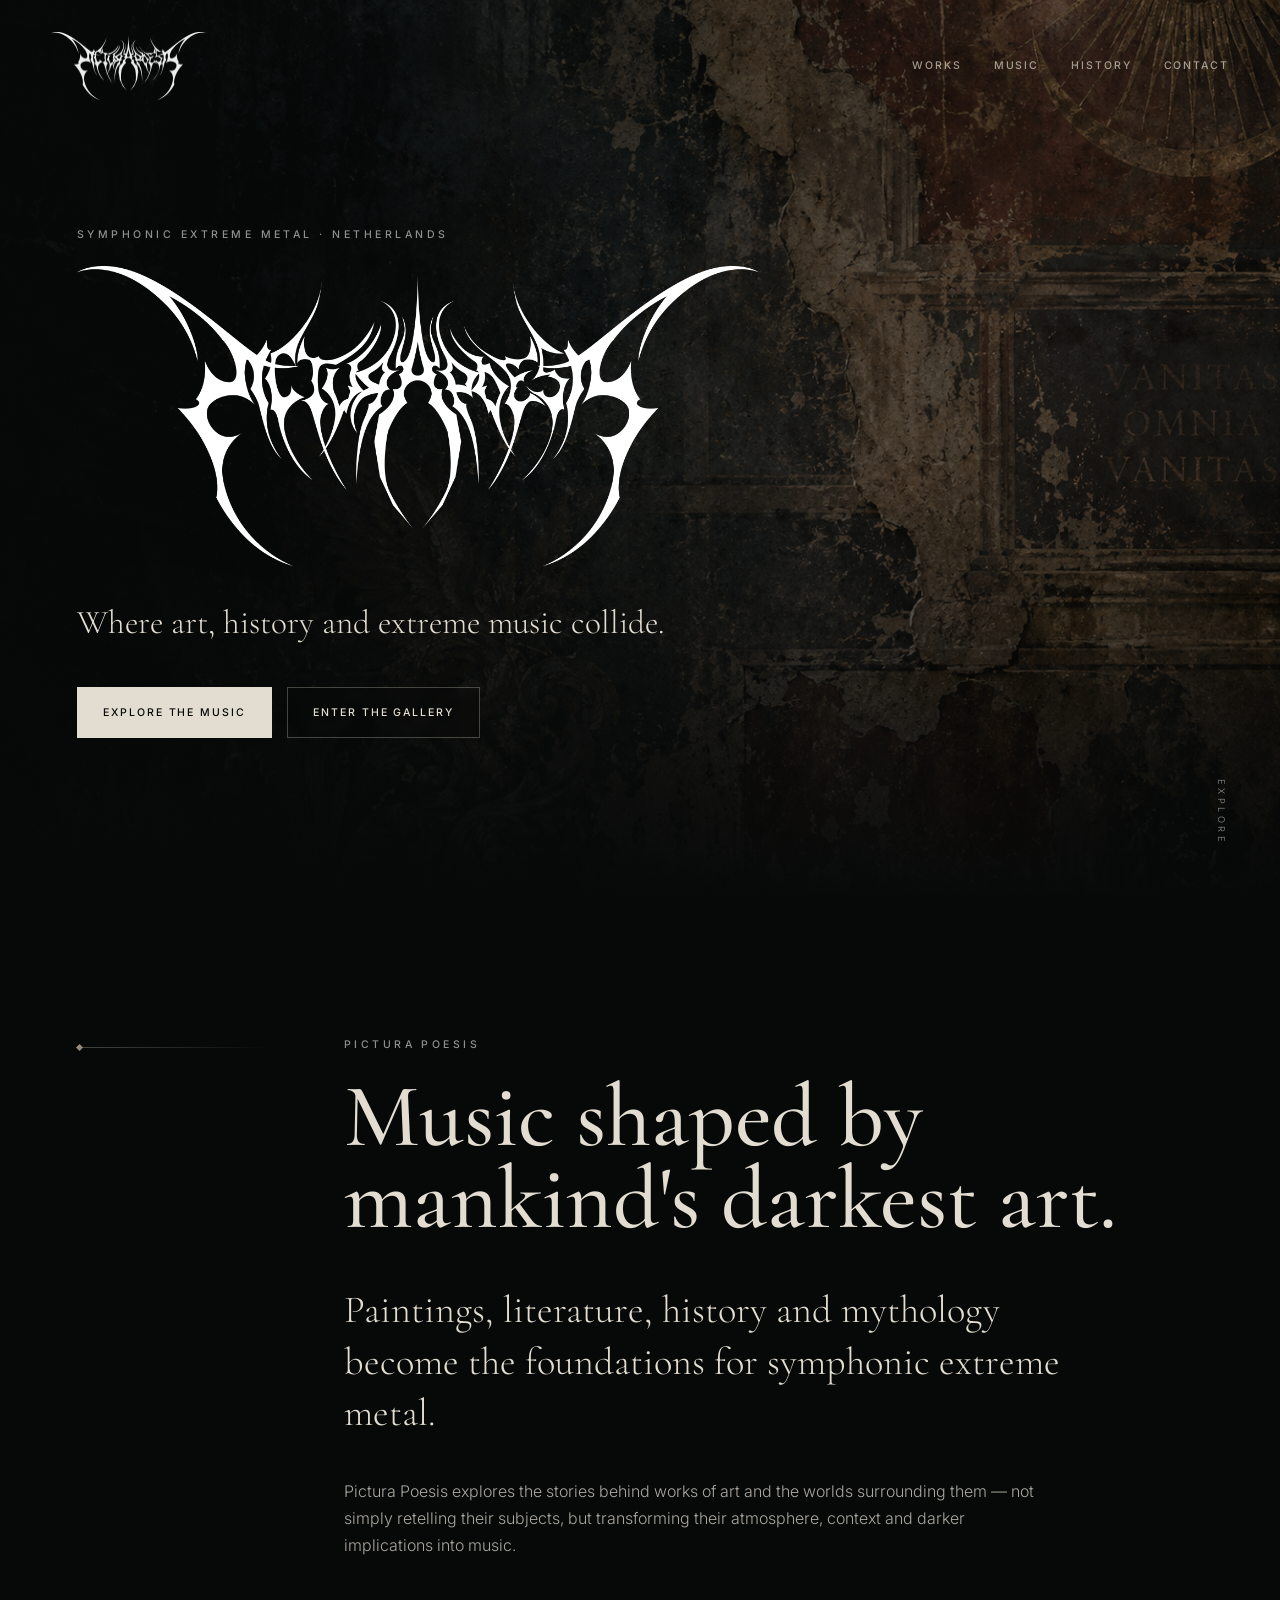
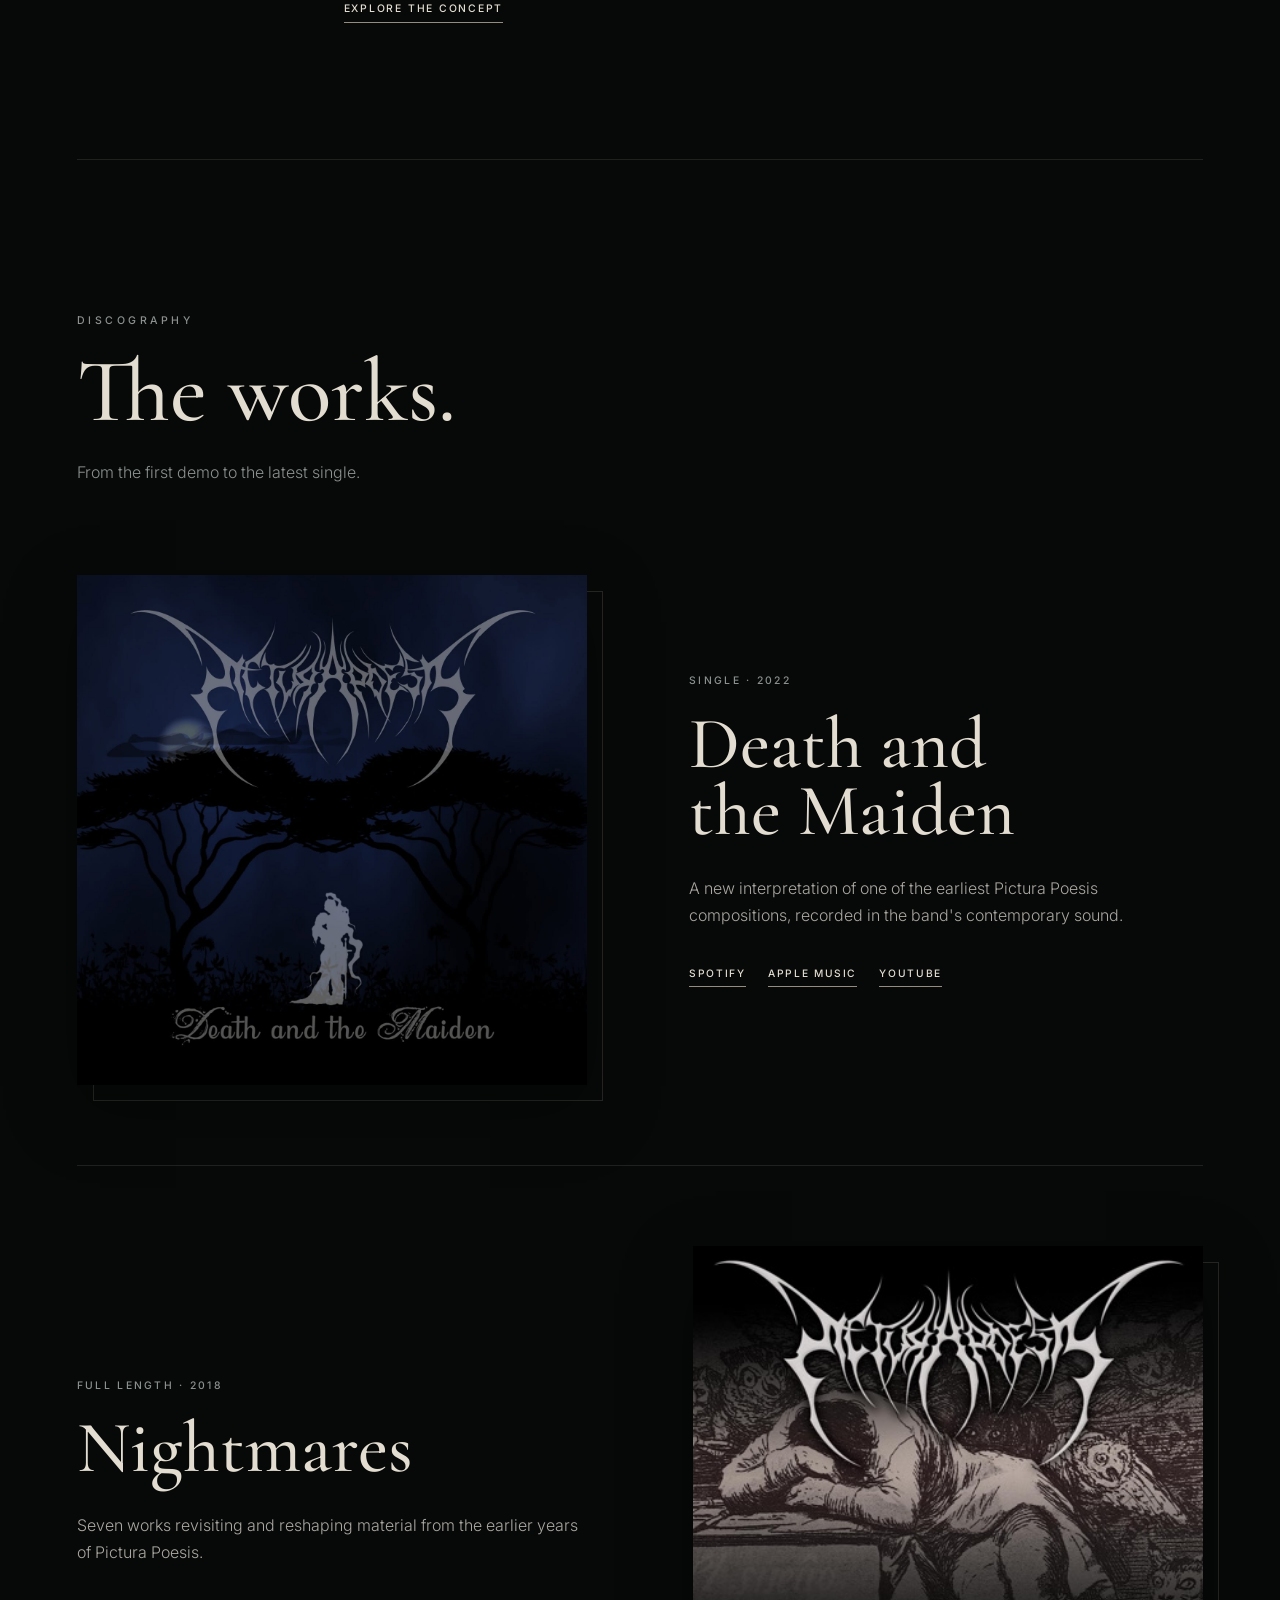
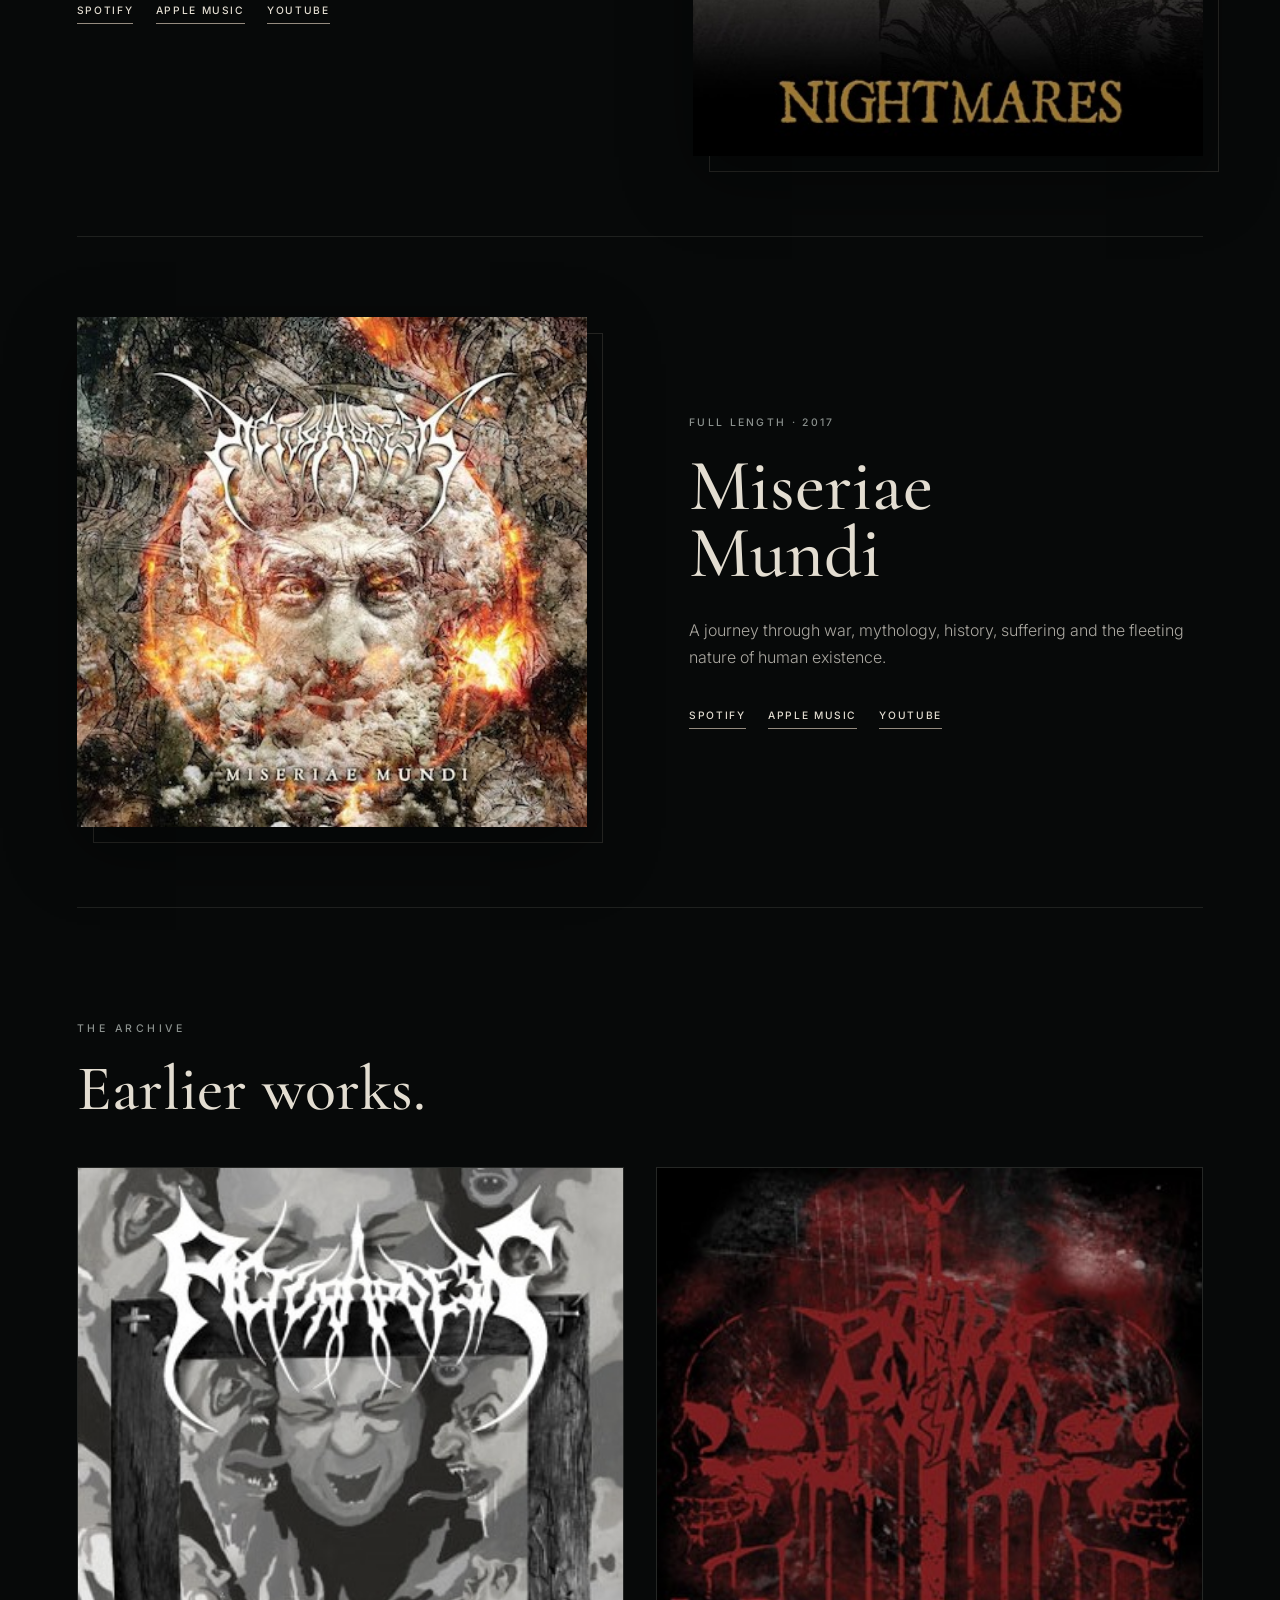
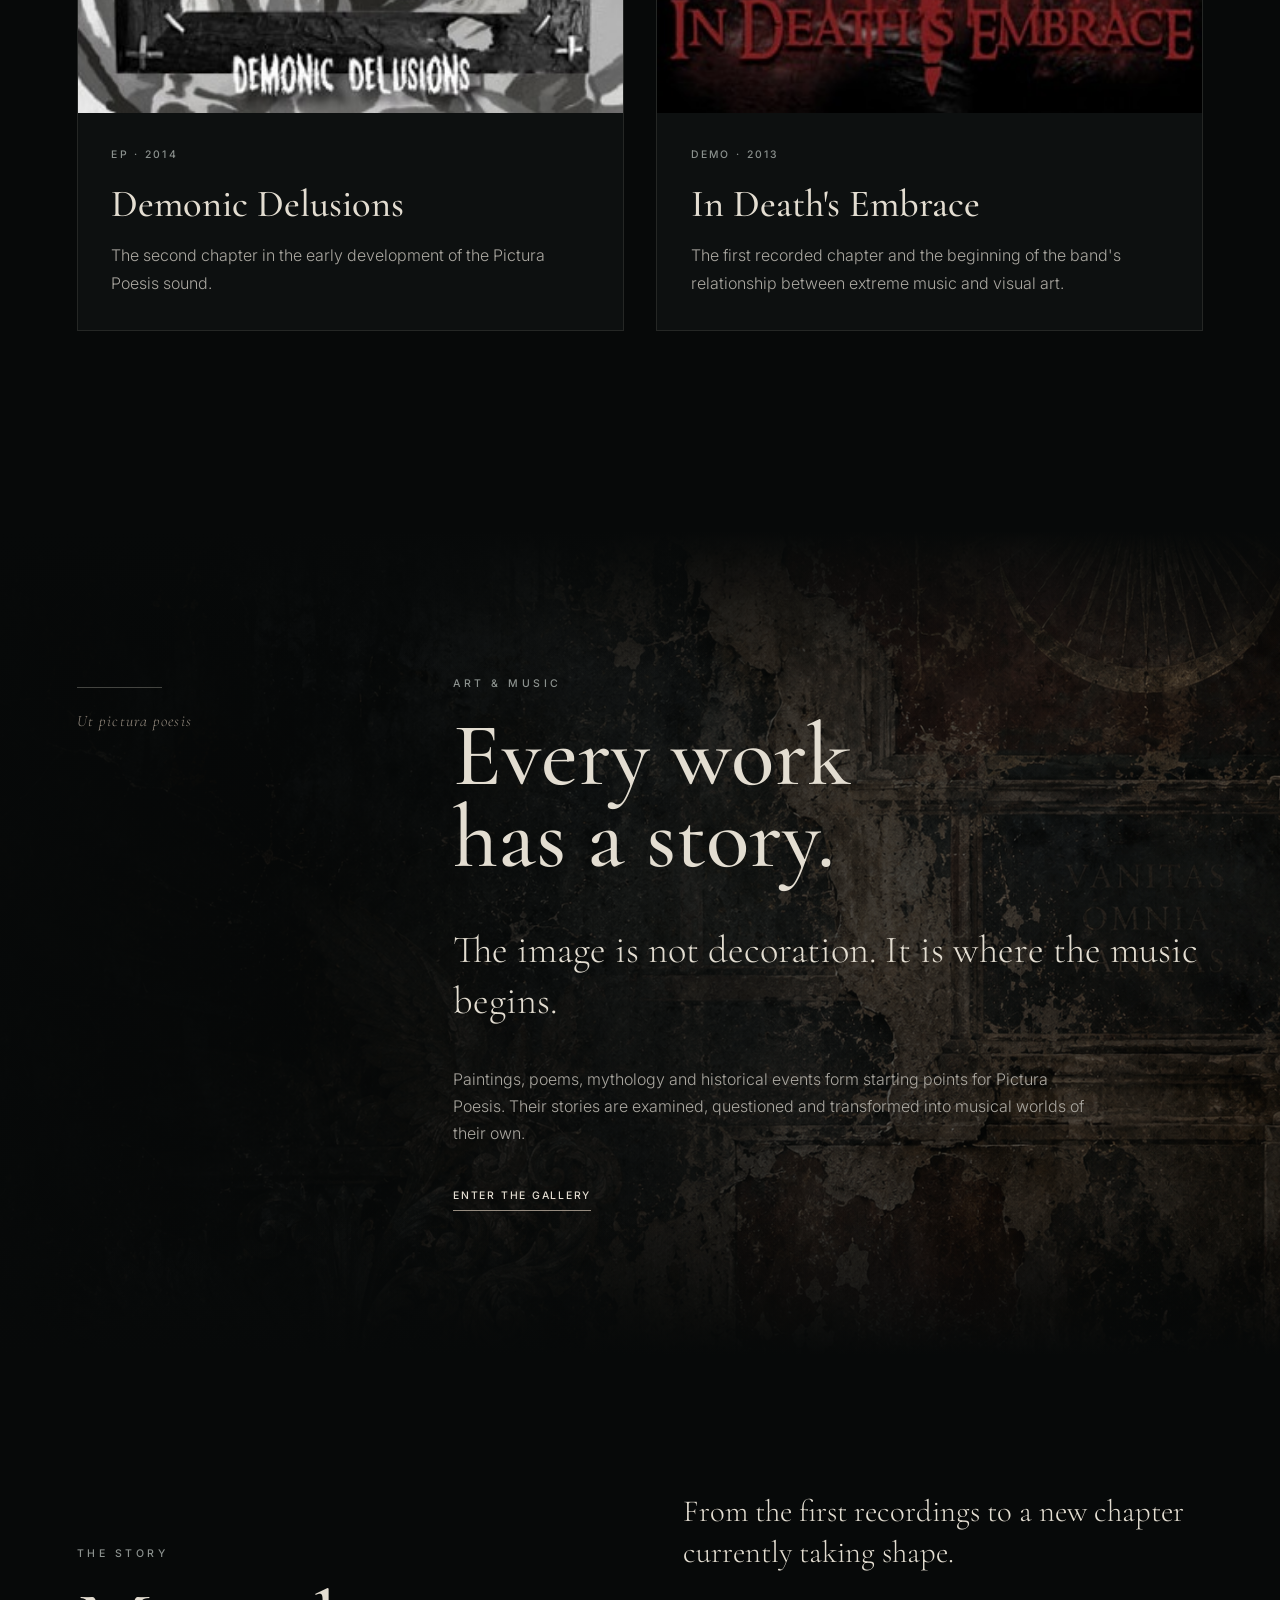
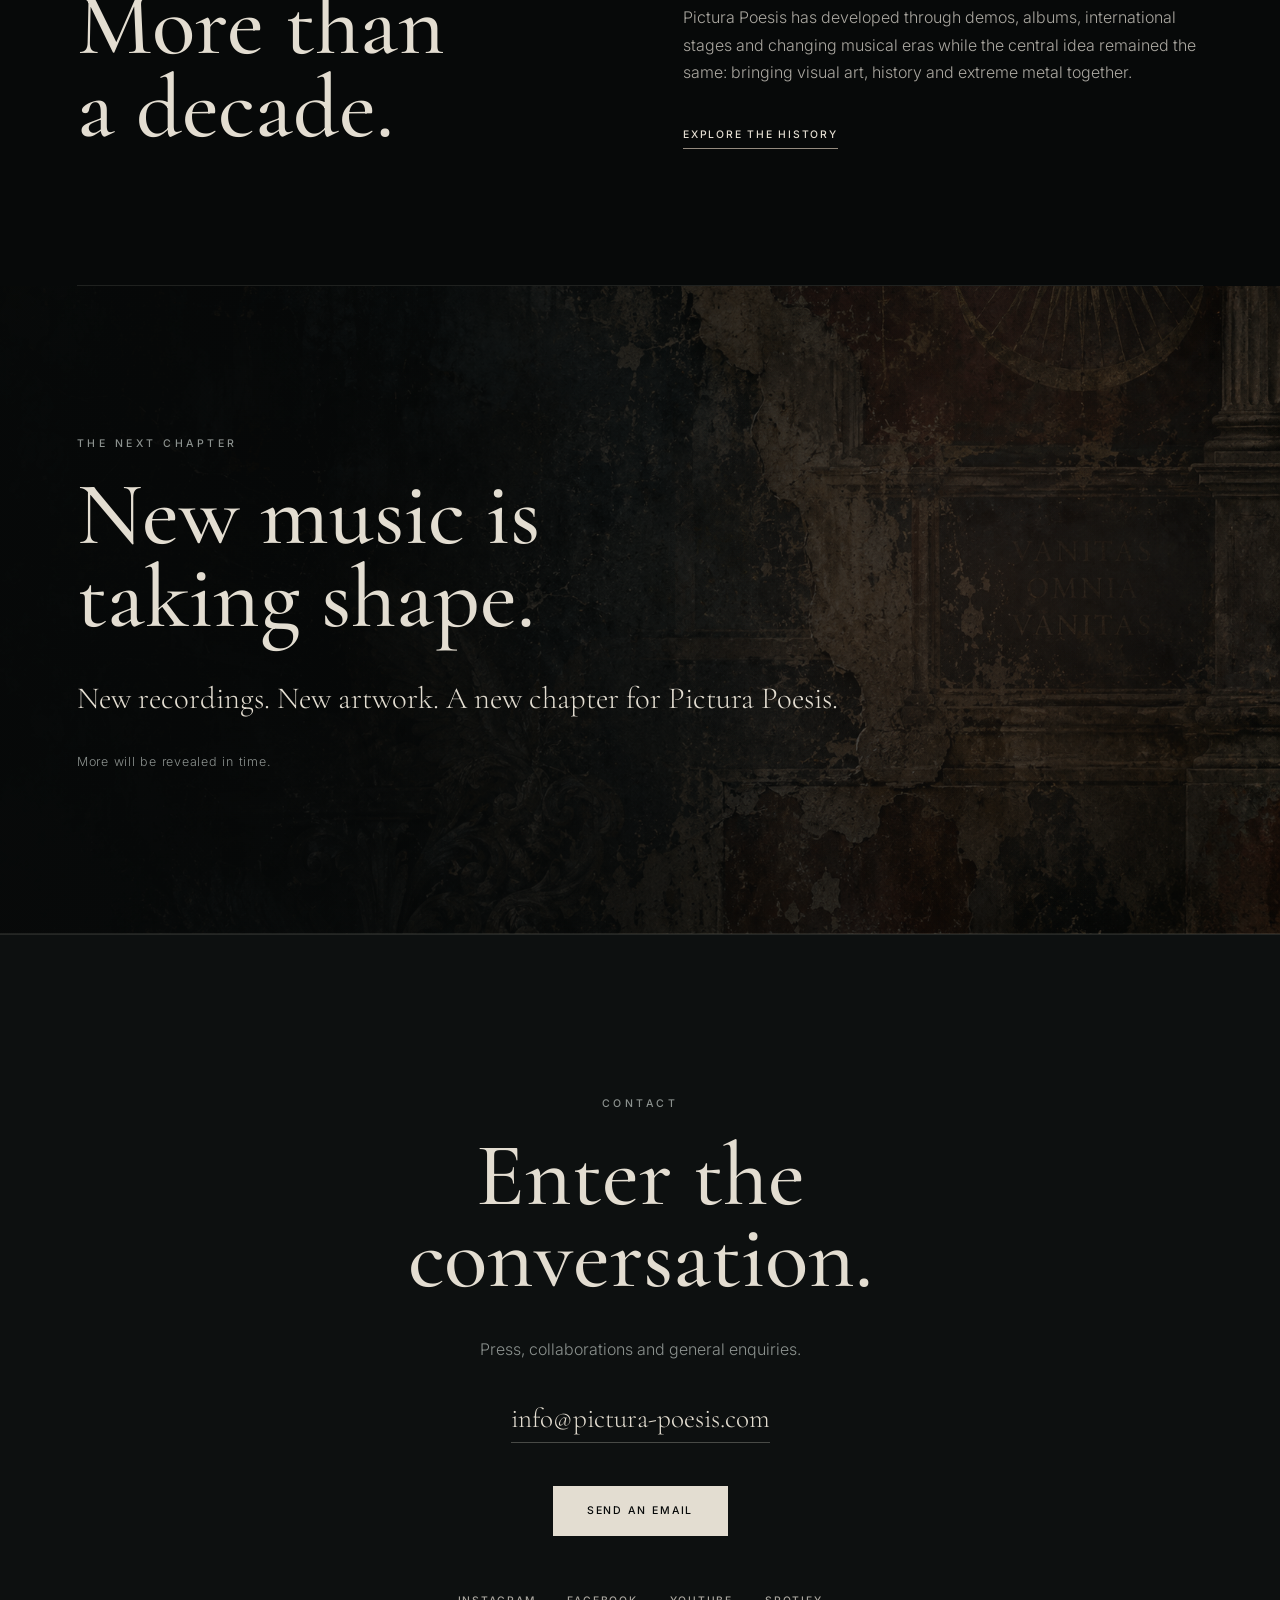
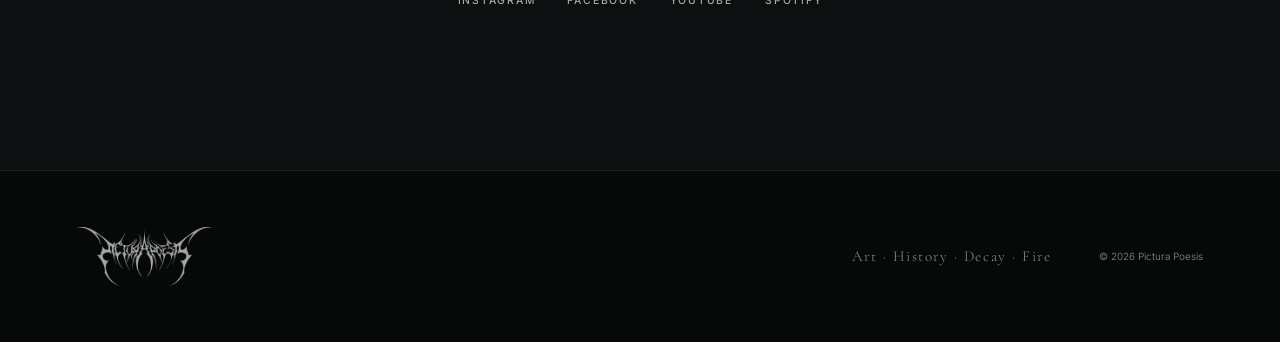
==== commit 31864653: "Update index.html" ====
--- a/index.html
+++ b/index.html
@@ -1,937 +1,101 @@
 <!DOCTYPE html>
 <html lang="en">
-
 <head>
-    <meta charset="UTF-8">
-
-    <meta
-        name="viewport"
-        content="width=device-width, initial-scale=1.0"
-    >
-
-    <title>Pictura Poesis — Symphonic Extreme Metal</title>
-
-    <meta
-        name="description"
-        content="Pictura Poesis is a Dutch symphonic extreme metal band inspired by visual art, history, mythology and the darker side of mankind."
-    >
-
-    <meta
-        name="author"
-        content="Pictura Poesis"
-    >
-
-    <meta
-        name="robots"
-        content="index, follow"
-    >
-
-    <link
-        rel="canonical"
-        href="https://pictura-poesis.com/"
-    >
-
-    <meta
-        name="theme-color"
-        content="#070909"
-    >
-
-
-    <!-- Favicon -->
-
-    <link
-        rel="icon"
-        type="image/png"
-        href="/assets/images/favicon.png"
-    >
-
-    <link
-        rel="apple-touch-icon"
-        href="/assets/images/favicon.png"
-    >
-
-
-    <!-- Open Graph -->
-
-    <meta
-        property="og:type"
-        content="website"
-    >
-
-    <meta
-        property="og:title"
-        content="Pictura Poesis — Symphonic Extreme Metal"
-    >
-
-    <meta
-        property="og:description"
-        content="Where art, history and extreme music collide."
-    >
-
-    <meta
-        property="og:url"
-        content="https://pictura-poesis.com/"
-    >
-
-    <meta
-        property="og:image"
-        content="https://pictura-poesis.com/assets/images/social-preview.jpg"
-    >
-
-    <meta
-        property="og:image:width"
-        content="1200"
-    >
-
-    <meta
-        property="og:image:height"
-        content="630"
-    >
-
-    <meta
-        property="og:site_name"
-        content="Pictura Poesis"
-    >
-
-
-    <!-- Twitter / X -->
-
-    <meta
-        name="twitter:card"
-        content="summary_large_image"
-    >
-
-    <meta
-        name="twitter:title"
-        content="Pictura Poesis — Symphonic Extreme Metal"
-    >
-
-    <meta
-        name="twitter:description"
-        content="Where art, history and extreme music collide."
-    >
-
-    <meta
-        name="twitter:image"
-        content="https://pictura-poesis.com/assets/images/social-preview.jpg"
-    >
-
-
-    <!-- Fonts -->
-
-    <link
-        rel="preconnect"
-        href="https://fonts.googleapis.com"
-    >
-
-    <link
-        rel="preconnect"
-        href="https://fonts.gstatic.com"
-        crossorigin
-    >
-
-    <link
-        href="https://fonts.googleapis.com/css2?family=Cormorant+Garamond:wght@400;500;600&family=Inter:wght@300;400;500;600&display=swap"
-        rel="stylesheet"
-    >
-
-    <link
-        rel="stylesheet"
-        href="assets/css/style.css"
-    >
-
-
-    <!-- Structured Data -->
-
-    <script type="application/ld+json">
-    {
-        "@context": "https://schema.org",
-        "@type": "MusicGroup",
-        "name": "Pictura Poesis",
-        "url": "https://pictura-poesis.com/",
-        "genre": [
-            "Symphonic Metal",
-            "Death Metal",
-            "Black Metal"
-        ],
-        "sameAs": [
-            "https://www.facebook.com/picturapoesismetal/",
-            "https://www.instagram.com/picturapoesismetal/",
-            "https://www.youtube.com/@picturapoesis",
-            "https://open.spotify.com/artist/5WMOMd6braDyTlX9xz6n1Q"
-        ]
-    }
-    </script>
-
+<meta charset="UTF-8">
+<meta name="viewport" content="width=device-width, initial-scale=1.0">
+<title>Pictura Poesis — Symphonic Extreme Metal</title>
+<meta name="description" content="Pictura Poesis is a Dutch symphonic extreme metal band inspired by visual art, history, mythology and the darker side of mankind.">
+<meta name="author" content="Pictura Poesis">
+<meta name="robots" content="index, follow">
+<link rel="canonical" href="https://pictura-poesis.com/">
+<meta name="theme-color" content="#070909">
+<link rel="icon" type="image/png" href="/assets/images/favicon.png">
+<link rel="apple-touch-icon" href="/assets/images/favicon.png">
+<meta property="og:type" content="website">
+<meta property="og:title" content="Pictura Poesis — Symphonic Extreme Metal">
+<meta property="og:description" content="Where art, history and extreme music collide.">
+<meta property="og:url" content="https://pictura-poesis.com/">
+<meta property="og:image" content="https://pictura-poesis.com/assets/images/social-preview.jpg">
+<meta property="og:image:width" content="1200">
+<meta property="og:image:height" content="630">
+<meta property="og:site_name" content="Pictura Poesis">
+<meta name="twitter:card" content="summary_large_image">
+<meta name="twitter:title" content="Pictura Poesis — Symphonic Extreme Metal">
+<meta name="twitter:description" content="Where art, history and extreme music collide.">
+<meta name="twitter:image" content="https://pictura-poesis.com/assets/images/social-preview.jpg">
+<link rel="preconnect" href="https://fonts.googleapis.com">
+<link rel="preconnect" href="https://fonts.gstatic.com" crossorigin>
+<link href="https://fonts.googleapis.com/css2?family=Cormorant+Garamond:wght@400;500;600&family=Inter:wght@300;400;500;600&display=swap" rel="stylesheet">
+<link rel="stylesheet" href="assets/css/style.css">
+<script type="application/ld+json">
+{"@context":"https://schema.org","@type":"MusicGroup","name":"Pictura Poesis","url":"https://pictura-poesis.com/","genre":["Symphonic Metal","Death Metal","Black Metal"],"sameAs":["https://www.facebook.com/picturapoesismetal/","https://www.instagram.com/picturapoesismetal/","https://www.youtube.com/@picturapoesis","https://open.spotify.com/artist/5WMOMd6braDyTlX9xz6n1Q"]}
+</script>
 </head>
-
-
 <body>
-
-    <!-- HEADER -->
-
-    <header class="site-header">
-
-        <a
-            class="header-logo"
-            href="index.html"
-            aria-label="Pictura Poesis home"
-        >
-            <img
-                src="assets/images/logo.png"
-                alt="Pictura Poesis"
-            >
-        </a>
-
-
-        <nav
-            class="desktop-nav"
-            aria-label="Main navigation"
-        >
-            <a href="works.html">Works</a>
-            <a href="#music">Music</a>
-            <a href="history.html">History</a>
-            <a href="#live">Live</a>
-            <a href="#contact">Contact</a>
-        </nav>
-
-
-        <details class="mobile-menu">
-
-            <summary>
-                Menu
-            </summary>
-
-            <nav aria-label="Mobile navigation">
-                <a href="works.html">Works</a>
-                <a href="#music">Music</a>
-                <a href="history.html">History</a>
-                <a href="#live">Live</a>
-                <a href="#contact">Contact</a>
-            </nav>
-
-        </details>
-
-    </header>
-
-
-
-    <main id="top">
-
-        <!-- HERO -->
-
-        <section class="hero">
-
-            <div class="hero-content">
-
-                <p class="eyebrow">
-                    Symphonic Extreme Metal · Netherlands
-                </p>
-
-                <h1 class="sr-only">
-                    Pictura Poesis
-                </h1>
-
-                <img
-                    class="hero-logo"
-                    src="assets/images/logo.png"
-                    alt="Pictura Poesis"
-                >
-
-                <p class="hero-tagline">
-                    Where art, history and extreme music collide.
-                </p>
-
-
-                <div class="hero-actions">
-
-                    <a
-                        class="button button-primary"
-                        href="#music"
-                    >
-                        Explore the music
-                    </a>
-
-                    <a
-                        class="button button-secondary"
-                        href="works.html"
-                    >
-                        Enter the gallery
-                    </a>
-
-                </div>
-
-            </div>
-
-
-            <a
-                class="hero-scroll"
-                href="#intro"
-            >
-                Explore
-            </a>
-
-        </section>
-
-
-
-        <!-- INTRO -->
-
-        <section
-            id="intro"
-            class="intro section"
-        >
-
-            <div
-                class="section-rule"
-                aria-hidden="true"
-            >
-                <span></span>
-            </div>
-
-
-            <div class="intro-content">
-
-                <p class="eyebrow">
-                    Pictura Poesis
-                </p>
-
-                <h2>
-                    Music shaped by<br>
-                    mankind's darkest art.
-                </h2>
-
-                <p class="lead">
-                    Paintings, literature, history and mythology become
-                    the foundations for symphonic extreme metal.
-                </p>
-
-                <p class="body-copy">
-                    Pictura Poesis explores the stories behind works of
-                    art and the worlds surrounding them — not simply
-                    retelling their subjects, but transforming their
-                    atmosphere, context and darker implications into music.
-                </p>
-
-                <a
-                    class="text-link"
-                    href="works.html"
-                >
-                    Explore the concept
-                </a>
-
-            </div>
-
-        </section>
-
-
-
-        <!-- DISCOGRAPHY -->
-
-        <section
-            id="music"
-            class="discography section"
-        >
-
-            <header class="section-heading">
-
-                <p class="eyebrow">
-                    Discography
-                </p>
-
-                <h2>
-                    The works.
-                </h2>
-
-                <p>
-                    From the first demo to the latest single.
-                </p>
-
-            </header>
-
-
-
-            <!-- DEATH AND THE MAIDEN -->
-
-            <article class="release release-feature">
-
-                <div class="release-cover">
-
-                    <img
-                        src="assets/images/deathandthemaiden.jpg"
-                        alt="Death and the Maiden artwork"
-                        loading="lazy"
-                    >
-
-                </div>
-
-
-                <div class="release-info">
-
-                    <p class="release-type">
-                        Single · 2022
-                    </p>
-
-                    <h3>
-                        Death and<br>
-                        the Maiden
-                    </h3>
-
-                    <p>
-                        A new interpretation of one of the earliest
-                        Pictura Poesis compositions, recorded in the
-                        band's contemporary sound.
-                    </p>
-
-
-                    <div class="streaming-links">
-
-                        <a
-                            href="https://open.spotify.com/album/4mwRuoXnrW4520mu24LD81"
-                            target="_blank"
-                            rel="noopener noreferrer"
-                        >
-                            Spotify
-                        </a>
-
-                        <a
-                            href="https://music.apple.com/us/album/death-and-the-maiden-single/1644871795"
-                            target="_blank"
-                            rel="noopener noreferrer"
-                        >
-                            Apple Music
-                        </a>
-
-                        <a
-                            href="https://www.youtube.com/@picturapoesis"
-                            target="_blank"
-                            rel="noopener noreferrer"
-                        >
-                            YouTube
-                        </a>
-
-                    </div>
-
-                </div>
-
-            </article>
-
-
-
-            <!-- NIGHTMARES -->
-
-            <article class="release release-reverse">
-
-                <div class="release-cover">
-
-                    <img
-                        src="assets/images/nightmares.jpg"
-                        alt="Nightmares album artwork"
-                        loading="lazy"
-                    >
-
-                </div>
-
-
-                <div class="release-info">
-
-                    <p class="release-type">
-                        Full Length · 2018
-                    </p>
-
-                    <h3>
-                        Nightmares
-                    </h3>
-
-                    <p>
-                        Seven works revisiting and reshaping material
-                        from the earlier years of Pictura Poesis.
-                    </p>
-
-
-                    <div class="streaming-links">
-
-                        <a
-                            href="https://open.spotify.com/album/3AnXdnMC1mDPxjdzt0FBMb"
-                            target="_blank"
-                            rel="noopener noreferrer"
-                        >
-                            Spotify
-                        </a>
-
-                        <a
-                            href="https://music.apple.com/us/album/nightmares/1437054928"
-                            target="_blank"
-                            rel="noopener noreferrer"
-                        >
-                            Apple Music
-                        </a>
-
-                        <a
-                            href="https://www.youtube.com/@picturapoesis"
-                            target="_blank"
-                            rel="noopener noreferrer"
-                        >
-                            YouTube
-                        </a>
-
-                    </div>
-
-                </div>
-
-            </article>
-
-
-
-            <!-- MISERIAE MUNDI -->
-
-            <article class="release">
-
-                <div class="release-cover">
-
-                    <img
-                        src="assets/images/miseriae-mundi.jpg"
-                        alt="Miseriae Mundi album artwork"
-                        loading="lazy"
-                    >
-
-                </div>
-
-
-                <div class="release-info">
-
-                    <p class="release-type">
-                        Full Length · 2017
-                    </p>
-
-                    <h3>
-                        Miseriae<br>
-                        Mundi
-                    </h3>
-
-                    <p>
-                        A journey through war, mythology, history,
-                        suffering and the fleeting nature of human
-                        existence.
-                    </p>
-
-
-                    <div class="streaming-links">
-
-                        <a
-                            href="https://open.spotify.com/album/6PkFPd2xws554ISR9UhCnM"
-                            target="_blank"
-                            rel="noopener noreferrer"
-                        >
-                            Spotify
-                        </a>
-
-                        <a
-                            href="https://music.apple.com/us/album/miseriae-mundi/1218280300"
-                            target="_blank"
-                            rel="noopener noreferrer"
-                        >
-                            Apple Music
-                        </a>
-
-                        <a
-                            href="https://www.youtube.com/@picturapoesis"
-                            target="_blank"
-                            rel="noopener noreferrer"
-                        >
-                            YouTube
-                        </a>
-
-                    </div>
-
-                </div>
-
-            </article>
-
-
-
-            <!-- ARCHIVE -->
-
-            <div class="archive-heading">
-
-                <div>
-
-                    <p class="eyebrow">
-                        The Archive
-                    </p>
-
-                    <h3>
-                        Earlier works.
-                    </h3>
-
-                </div>
-
-            </div>
-
-
-            <div class="archive-grid">
-
-
-                <article class="archive-release">
-
-                    <div class="archive-cover">
-
-                        <img
-                            src="assets/images/demonic-delusions.jpg"
-                            alt="Demonic Delusions artwork"
-                            loading="lazy"
-                        >
-
-                    </div>
-
-
-                    <div class="archive-details">
-
-                        <p class="release-type">
-                            EP · 2014
-                        </p>
-
-                        <h4>
-                            Demonic Delusions
-                        </h4>
-
-                        <p>
-                            The second chapter in the early development
-                            of the Pictura Poesis sound.
-                        </p>
-
-                    </div>
-
-                </article>
-
-
-
-                <article class="archive-release">
-
-                    <div class="archive-cover">
-
-                        <img
-                            src="assets/images/in-deaths-embrace.jpg"
-                            alt="In Death's Embrace artwork"
-                            loading="lazy"
-                        >
-
-                    </div>
-
-
-                    <div class="archive-details">
-
-                        <p class="release-type">
-                            Demo · 2013
-                        </p>
-
-                        <h4>
-                            In Death's Embrace
-                        </h4>
-
-                        <p>
-                            The first recorded chapter and the beginning
-                            of the band's relationship between extreme
-                            music and visual art.
-                        </p>
-
-                    </div>
-
-                </article>
-
-            </div>
-
-        </section>
-
-
-
-        <!-- CONCEPT -->
-
-        <section class="concept-section">
-
-            <div class="concept-background"></div>
-
-
-            <div class="concept-inner">
-
-                <div class="concept-mark">
-
-                    <span></span>
-
-                    <p>
-                        Ut pictura poesis
-                    </p>
-
-                </div>
-
-
-                <div class="concept-copy">
-
-                    <p class="eyebrow">
-                        Art & Music
-                    </p>
-
-                    <h2>
-                        Every work<br>
-                        has a story.
-                    </h2>
-
-                    <p class="lead">
-                        The image is not decoration.
-                        It is where the music begins.
-                    </p>
-
-                    <p>
-                        Paintings, poems, mythology and historical
-                        events form starting points for Pictura Poesis.
-                        Their stories are examined, questioned and
-                        transformed into musical worlds of their own.
-                    </p>
-
-                    <a
-                        class="text-link"
-                        href="works.html"
-                    >
-                        Enter the gallery
-                    </a>
-
-                </div>
-
-            </div>
-
-        </section>
-
-
-
-        <!-- HISTORY / ABOUT -->
-
-        <section class="about section">
-
-            <div class="about-heading">
-
-                <p class="eyebrow">
-                    The Story
-                </p>
-
-                <h2>
-                    More than<br>
-                    a decade.
-                </h2>
-
-            </div>
-
-
-            <div class="about-copy">
-
-                <p class="lead-small">
-                    From the first recordings to a new chapter
-                    currently taking shape.
-                </p>
-
-                <p>
-                    Pictura Poesis has developed through demos,
-                    albums, international stages and changing
-                    musical eras while the central idea remained
-                    the same: bringing visual art, history and
-                    extreme metal together.
-                </p>
-
-                <a
-                    class="text-link"
-                    href="history.html"
-                >
-                    Explore the history
-                </a>
-
-            </div>
-
-        </section>
-
-
-
-        <!-- NEXT CHAPTER -->
-
-        <section class="next-chapter">
-
-            <div class="next-chapter-inner">
-
-                <p class="eyebrow">
-                    The next chapter · 2027
-                </p>
-
-                <h2>
-                    A new work<br>
-                    is taking shape.
-                </h2>
-
-                <p class="lead-small">
-                    New tracks. Newly recorded.
-                    A new visual and musical chapter.
-                </p>
-
-                <p class="chapter-note">
-                    Music, artwork, mixing and mastering currently
-                    in development.
-                </p>
-
-            </div>
-
-        </section>
-
-
-
-        <!-- LIVE -->
-
-        <section
-            id="live"
-            class="live section"
-        >
-
-            <div>
-
-                <p class="eyebrow">
-                    Live
-                </p>
-
-                <h2>
-                    On stage.
-                </h2>
-
-            </div>
-
-
-            <div class="live-content">
-
-                <div class="show-row">
-
-                    <span class="show-status">
-                        Upcoming
-                    </span>
-
-                    <span>
-                        New performances will be announced here.
-                    </span>
-
-                </div>
-
-                <p class="live-follow">
-                    Follow Pictura Poesis on social media for
-                    announcements and live updates.
-                </p>
-
-            </div>
-
-        </section>
-
-
-
-        <!-- CONTACT -->
-
-        <section
-            id="contact"
-            class="contact"
-        >
-
-            <div class="contact-inner">
-
-                <p class="eyebrow">
-                    Contact
-                </p>
-
-                <h2>
-                    Enter the<br>
-                    conversation.
-                </h2>
-
-                <p class="contact-intro">
-                    Booking, press, collaborations and
-                    general enquiries.
-                </p>
-
-                <a
-                    class="email-link"
-                    href="mailto:info@pictura-poesis.com"
-                >
-                    info@pictura-poesis.com
-                </a>
-
-                <div class="contact-actions">
-
-                    <a
-                        class="button button-primary"
-                        href="mailto:info@pictura-poesis.com"
-                    >
-                        Send an email
-                    </a>
-
-                </div>
-
-
-                <div class="social-links">
-
-                    <a
-                        href="https://www.instagram.com/picturapoesismetal/"
-                        target="_blank"
-                        rel="noopener noreferrer"
-                    >
-                        Instagram
-                    </a>
-
-                    <a
-                        href="https://www.facebook.com/picturapoesismetal/"
-                        target="_blank"
-                        rel="noopener noreferrer"
-                    >
-                        Facebook
-                    </a>
-
-                    <a
-                        href="https://www.youtube.com/@picturapoesis"
-                        target="_blank"
-                        rel="noopener noreferrer"
-                    >
-                        YouTube
-                    </a>
-
-                    <a
-                        href="https://open.spotify.com/artist/5WMOMd6braDyTlX9xz6n1Q"
-                        target="_blank"
-                        rel="noopener noreferrer"
-                    >
-                        Spotify
-                    </a>
-
-                </div>
-
-            </div>
-
-        </section>
-
-    </main>
-
-
-
-    <footer class="footer">
-
-        <a
-            class="footer-logo"
-            href="index.html"
-        >
-            <img
-                src="assets/images/logo.png"
-                alt="Pictura Poesis"
-            >
-        </a>
-
-        <p class="footer-tagline">
-            Art · History · Decay · Fire
-        </p>
-
-        <small>
-            © 2026 Pictura Poesis
-        </small>
-
-    </footer>
-
+<header class="site-header">
+<a class="header-logo" href="index.html" aria-label="Pictura Poesis home"><img src="assets/images/logo.png" alt="Pictura Poesis"></a>
+<nav class="desktop-nav" aria-label="Main navigation"><a href="works.html">Works</a><a href="#music">Music</a><a href="history.html">History</a><a href="#contact">Contact</a></nav>
+<details class="mobile-menu"><summary>Menu</summary><nav aria-label="Mobile navigation"><a href="works.html">Works</a><a href="#music">Music</a><a href="history.html">History</a><a href="#contact">Contact</a></nav></details>
+</header>
+<main id="top">
+<section class="hero">
+<div class="hero-content">
+<p class="eyebrow">Symphonic Extreme Metal · Netherlands</p>
+<h1 class="sr-only">Pictura Poesis</h1>
+<img class="hero-logo" src="assets/images/logo.png" alt="Pictura Poesis">
+<p class="hero-tagline">Where art, history and extreme music collide.</p>
+<div class="hero-actions"><a class="button button-primary" href="#music">Explore the music</a><a class="button button-secondary" href="works.html">Enter the gallery</a></div>
+</div>
+<a class="hero-scroll" href="#intro">Explore</a>
+</section>
+<section id="intro" class="intro section">
+<div class="section-rule" aria-hidden="true"><span></span></div>
+<div class="intro-content">
+<p class="eyebrow">Pictura Poesis</p>
+<h2>Music shaped by<br>mankind's darkest art.</h2>
+<p class="lead">Paintings, literature, history and mythology become the foundations for symphonic extreme metal.</p>
+<p class="body-copy">Pictura Poesis explores the stories behind works of art and the worlds surrounding them — not simply retelling their subjects, but transforming their atmosphere, context and darker implications into music.</p>
+<a class="text-link" href="works.html">Explore the concept</a>
+</div>
+</section>
+<section id="music" class="discography section">
+<header class="section-heading"><p class="eyebrow">Discography</p><h2>The works.</h2><p>From the first demo to the latest single.</p></header>
+<article class="release release-feature">
+<div class="release-cover"><img src="assets/images/deathandthemaiden.jpg" alt="Death and the Maiden artwork" loading="lazy"></div>
+<div class="release-info"><p class="release-type">Single · 2022</p><h3>Death and<br>the Maiden</h3><p>A new interpretation of one of the earliest Pictura Poesis compositions, recorded in the band's contemporary sound.</p><div class="streaming-links"><a href="https://open.spotify.com/album/4mwRuoXnrW4520mu24LD81" target="_blank" rel="noopener noreferrer">Spotify</a><a href="https://music.apple.com/us/album/death-and-the-maiden-single/1644871795" target="_blank" rel="noopener noreferrer">Apple Music</a><a href="https://www.youtube.com/@picturapoesis" target="_blank" rel="noopener noreferrer">YouTube</a></div></div>
+</article>
+<article class="release release-reverse">
+<div class="release-cover"><img src="assets/images/nightmares.jpg" alt="Nightmares album artwork" loading="lazy"></div>
+<div class="release-info"><p class="release-type">Full Length · 2018</p><h3>Nightmares</h3><p>Seven works revisiting and reshaping material from the earlier years of Pictura Poesis.</p><div class="streaming-links"><a href="https://open.spotify.com/album/3AnXdnMC1mDPxjdzt0FBMb" target="_blank" rel="noopener noreferrer">Spotify</a><a href="https://music.apple.com/us/album/nightmares/1437054928" target="_blank" rel="noopener noreferrer">Apple Music</a><a href="https://www.youtube.com/@picturapoesis" target="_blank" rel="noopener noreferrer">YouTube</a></div></div>
+</article>
+<article class="release">
+<div class="release-cover"><img src="assets/images/miseriae-mundi.jpg" alt="Miseriae Mundi album artwork" loading="lazy"></div>
+<div class="release-info"><p class="release-type">Full Length · 2017</p><h3>Miseriae<br>Mundi</h3><p>A journey through war, mythology, history, suffering and the fleeting nature of human existence.</p><div class="streaming-links"><a href="https://open.spotify.com/album/6PkFPd2xws554ISR9UhCnM" target="_blank" rel="noopener noreferrer">Spotify</a><a href="https://music.apple.com/us/album/miseriae-mundi/1218280300" target="_blank" rel="noopener noreferrer">Apple Music</a><a href="https://www.youtube.com/@picturapoesis" target="_blank" rel="noopener noreferrer">YouTube</a></div></div>
+</article>
+<div class="archive-heading"><div><p class="eyebrow">The Archive</p><h3>Earlier works.</h3></div></div>
+<div class="archive-grid">
+<article class="archive-release"><div class="archive-cover"><img src="assets/images/demonic-delusions.jpg" alt="Demonic Delusions artwork" loading="lazy"></div><div class="archive-details"><p class="release-type">EP · 2014</p><h4>Demonic Delusions</h4><p>The second chapter in the early development of the Pictura Poesis sound.</p></div></article>
+<article class="archive-release"><div class="archive-cover"><img src="assets/images/in-deaths-embrace.jpg" alt="In Death's Embrace artwork" loading="lazy"></div><div class="archive-details"><p class="release-type">Demo · 2013</p><h4>In Death's Embrace</h4><p>The first recorded chapter and the beginning of the band's relationship between extreme music and visual art.</p></div></article>
+</div>
+</section>
+<section class="concept-section">
+<div class="concept-background"></div>
+<div class="concept-inner">
+<div class="concept-mark"><span></span><p>Ut pictura poesis</p></div>
+<div class="concept-copy"><p class="eyebrow">Art & Music</p><h2>Every work<br>has a story.</h2><p class="lead">The image is not decoration. It is where the music begins.</p><p>Paintings, poems, mythology and historical events form starting points for Pictura Poesis. Their stories are examined, questioned and transformed into musical worlds of their own.</p><a class="text-link" href="works.html">Enter the gallery</a></div>
+</div>
+</section>
+<section class="about section">
+<div class="about-heading"><p class="eyebrow">The Story</p><h2>More than<br>a decade.</h2></div>
+<div class="about-copy"><p class="lead-small">From the first recordings to a new chapter currently taking shape.</p><p>Pictura Poesis has developed through demos, albums, international stages and changing musical eras while the central idea remained the same: bringing visual art, history and extreme metal together.</p><a class="text-link" href="history.html">Explore the history</a></div>
+</section>
+<section class="next-chapter">
+<div class="next-chapter-inner"><p class="eyebrow">The next chapter</p><h2>New music is<br>taking shape.</h2><p class="lead-small">New recordings. New artwork. A new chapter for Pictura Poesis.</p><p class="chapter-note">More will be revealed in time.</p></div>
+</section>
+<section id="contact" class="contact">
+<div class="contact-inner"><p class="eyebrow">Contact</p><h2>Enter the<br>conversation.</h2><p class="contact-intro">Press, collaborations and general enquiries.</p><a class="email-link" href="mailto:info@pictura-poesis.com">info@pictura-poesis.com</a><div class="contact-actions"><a class="button button-primary" href="mailto:info@pictura-poesis.com">Send an email</a></div><div class="social-links"><a href="https://www.instagram.com/picturapoesismetal/" target="_blank" rel="noopener noreferrer">Instagram</a><a href="https://www.facebook.com/picturapoesismetal/" target="_blank" rel="noopener noreferrer">Facebook</a><a href="https://www.youtube.com/@picturapoesis" target="_blank" rel="noopener noreferrer">YouTube</a><a href="https://open.spotify.com/artist/5WMOMd6braDyTlX9xz6n1Q" target="_blank" rel="noopener noreferrer">Spotify</a></div></div>
+</section>
+</main>
+<footer class="footer"><a class="footer-logo" href="index.html"><img src="assets/images/logo.png" alt="Pictura Poesis"></a><p class="footer-tagline">Art · History · Decay · Fire</p><small>© 2026 Pictura Poesis</small></footer>
 </body>
 </html>
--- a/assets/css/style.css
+++ b/assets/css/style.css
@@ -1,1302 +1,655 @@
 /* ==========================================================
    PICTURA POESIS
-   STYLE GUIDE v0.4
-
+   STYLE GUIDE v0.5
    ART · HISTORY · DECAY · FIRE
 ========================================================== */
-
-
 :root {
-
     --black: #070909;
     --black-soft: #0d1010;
     --black-raised: #111515;
-
     --stone: #202929;
     --petrol: #263738;
-
     --ash: #8b918e;
     --ash-light: #aaa7a0;
-
     --parchment: #e3ddd1;
     --white: #f2efe7;
-
     --rust: #76513d;
     --ember: #a46645;
-
-    --line:
-        rgba(227, 221, 209, .11);
-
-    --line-strong:
-        rgba(227, 221, 209, .28);
-
-    --font-display:
-        "Cormorant Garamond",
-        serif;
-
-    --font-body:
-        "Inter",
-        sans-serif;
-
-    --content-width:
-        1220px;
-
-}
-
-
+    --line: rgba(227, 221, 209, .11);
+    --line-strong: rgba(227, 221, 209, .28);
+    --font-display: "Cormorant Garamond", serif;
+    --font-body: "Inter", sans-serif;
+    --content-width: 1220px;
+}
 /* ==========================================================
    RESET
 ========================================================== */
-
 * {
     box-sizing: border-box;
 }
-
-
 html {
     scroll-behavior: smooth;
 }
-
-
 body {
-
     margin: 0;
-
-    background:
-        var(--black);
-
-    color:
-        var(--parchment);
-
-    font-family:
-        var(--font-body);
-
+    background: var(--black);
+    color: var(--parchment);
+    font-family: var(--font-body);
     font-weight: 300;
-
     line-height: 1.7;
-
     overflow-x: hidden;
-
-}
-
-
+}
 img {
-
     display: block;
-
     max-width: 100%;
-
-}
-
-
+}
 a {
-
     color: inherit;
-
     text-decoration: none;
-
-}
-
-
+}
 button,
 input,
 textarea {
-
     font: inherit;
-
-}
-
-
+}
 ::selection {
-
-    background:
-        var(--parchment);
-
-    color:
-        var(--black);
-
-}
-
-
+    background: var(--parchment);
+    color: var(--black);
+}
 /* ==========================================================
    ACCESSIBILITY
 ========================================================== */
-
 .sr-only {
-
-    position: absolute;
-
+    position: absolute;
     width: 1px;
     height: 1px;
-
     padding: 0;
     margin: -1px;
-
     overflow: hidden;
-
     clip: rect(0, 0, 0, 0);
-
     white-space: nowrap;
-
     border: 0;
-
-}
-
-
+}
 /* ==========================================================
    TYPOGRAPHY
 ========================================================== */
-
 h1,
 h2,
 h3,
 h4 {
-
     margin: 0;
-
-    font-family:
-        var(--font-display);
-
+    font-family: var(--font-display);
     font-weight: 500;
-
-}
-
-
+}
 h2 {
-
-    font-size:
-        clamp(3.4rem, 7vw, 6.7rem);
-
+    font-size: clamp(3.4rem, 7vw, 6.7rem);
     line-height: .92;
-
-}
-
-
+}
 h3 {
-
-    font-size:
-        clamp(2.8rem, 5.7vw, 5.3rem);
-
+    font-size: clamp(2.8rem, 5.7vw, 5.3rem);
     line-height: .93;
-
-}
-
-
+}
 h4 {
-
-    font-size:
-        clamp(1.9rem, 3vw, 2.6rem);
-
+    font-size: clamp(1.9rem, 3vw, 2.6rem);
     line-height: 1;
-
-}
-
-
+}
 p {
     margin-top: 0;
 }
-
-
 .eyebrow {
-
-    margin-bottom:
-        1.35rem;
-
-    color:
-        var(--ash);
-
-    font-size:
-        .66rem;
-
-    font-weight:
-        500;
-
-    letter-spacing:
-        .33em;
-
-    text-transform:
-        uppercase;
-
-}
-
-
+    margin-bottom: 1.35rem;
+    color: var(--ash);
+    font-size: .66rem;
+    font-weight: 500;
+    letter-spacing: .33em;
+    text-transform: uppercase;
+}
 .lead {
-
-    max-width:
-        760px;
-
-    font-family:
-        var(--font-display);
-
-    font-size:
-        clamp(1.55rem, 3vw, 2.5rem);
-
-    line-height:
-        1.34;
-
-}
-
-
+    max-width: 760px;
+    font-family: var(--font-display);
+    font-size: clamp(1.55rem, 3vw, 2.5rem);
+    line-height: 1.34;
+}
 .lead-small {
-
-    font-family:
-        var(--font-display);
-
-    font-size:
-        clamp(1.5rem, 2.4vw, 2.15rem);
-
-    line-height:
-        1.35;
-
-}
-
-
+    font-family: var(--font-display);
+    font-size: clamp(1.5rem, 2.4vw, 2.15rem);
+    line-height: 1.35;
+}
 .body-copy {
-
-    max-width:
-        690px;
-
-}
-
-
+    max-width: 690px;
+}
 /* ==========================================================
    HEADER
 ========================================================== */
-
 .site-header {
-
-    position: absolute;
-
+    position: absolute;
     top: 0;
     left: 0;
-
     z-index: 50;
-
     display: flex;
-
     align-items: center;
-
     justify-content: space-between;
-
     width: 100%;
-
-    padding:
-        2rem 4vw;
-
-}
-
-
+    padding: 2rem 4vw;
+}
 .header-logo {
-
     display: block;
-
-    width:
-        155px;
-
-}
-
-
+    width: 155px;
+}
 .header-logo img,
 .footer-logo img {
-
     width: 100%;
-
-    filter:
-        brightness(0)
-        invert(1);
-
-    opacity:
-        .93;
-
-}
-
-
-/* ==========================================================
-   DESKTOP NAV
-========================================================== */
-
+    opacity: .93;
+}
 .desktop-nav {
-
     display: flex;
-
     align-items: center;
-
-    gap:
-        2rem;
-
-    font-size:
-        .66rem;
-
-    font-weight:
-        500;
-
-    letter-spacing:
-        .18em;
-
-    text-transform:
-        uppercase;
-
-}
-
-
+    gap: 2rem;
+    font-size: .66rem;
+    font-weight: 500;
+    letter-spacing: .18em;
+    text-transform: uppercase;
+}
 .desktop-nav a {
-
-    position: relative;
-
-    padding:
-        .4rem 0;
-
-    opacity:
-        .66;
-
-    transition:
-        opacity .2s ease;
-
-}
-
-
+    position: relative;
+    padding: .4rem 0;
+    opacity: .66;
+    transition: opacity .2s ease;
+}
 .desktop-nav a::after {
-
     content: "";
-
-    position: absolute;
-
+    position: absolute;
     bottom: 0;
     left: 0;
-
     width: 0;
     height: 1px;
-
-    background:
-        var(--parchment);
-
-    transition:
-        width .25s ease;
-
-}
-
-
-.desktop-nav a:hover {
-
+    background: var(--parchment);
+    transition: width .25s ease;
+}
+.desktop-nav a:hover,
+.desktop-nav .nav-active {
     opacity: 1;
-
-}
-
-
-.desktop-nav a:hover::after {
-
+}
+.desktop-nav a:hover::after,
+.desktop-nav .nav-active::after {
     width: 100%;
-
-}
-
-
+}
 /* ==========================================================
    MOBILE MENU
 ========================================================== */
-
 .mobile-menu {
     display: none;
 }
-
-
 .mobile-menu summary {
-
     list-style: none;
-
     cursor: pointer;
-
-    color:
-        var(--parchment);
-
-    font-size:
-        .62rem;
-
-    font-weight:
-        500;
-
-    letter-spacing:
-        .22em;
-
-    text-transform:
-        uppercase;
-
-}
-
-
+    color: var(--parchment);
+    font-size: .62rem;
+    font-weight: 500;
+    letter-spacing: .22em;
+    text-transform: uppercase;
+}
 .mobile-menu summary::-webkit-details-marker {
     display: none;
 }
-
-
 .mobile-menu nav {
-
-    position: absolute;
-
-    top:
-        4.7rem;
-
-    right:
-        5vw;
-
+    position: absolute;
+    top: 4.7rem;
+    right: 5vw;
     display: flex;
-
     flex-direction: column;
-
-    min-width:
-        180px;
-
-    padding:
-        1.4rem;
-
-    background:
-        rgba(7, 9, 9, .96);
-
-    border:
-        1px solid var(--line-strong);
-
-    backdrop-filter:
-        blur(12px);
-
-}
-
-
+    min-width: 180px;
+    padding: 1.4rem;
+    background: rgba(7, 9, 9, .96);
+    border: 1px solid var(--line-strong);
+    backdrop-filter: blur(12px);
+}
 .mobile-menu nav a {
-
-    padding:
-        .75rem 0;
-
-    border-bottom:
-        1px solid var(--line);
-
-    font-size:
-        .67rem;
-
-    letter-spacing:
-        .18em;
-
-    text-transform:
-        uppercase;
-
-}
-
-
+    padding: .75rem 0;
+    border-bottom: 1px solid var(--line);
+    font-size: .67rem;
+    letter-spacing: .18em;
+    text-transform: uppercase;
+}
 .mobile-menu nav a:last-child {
     border-bottom: 0;
 }
-
-
-/* ==========================================================
-   HERO
-========================================================== */
-
+/* ==========================================================
+   BUTTONS
+========================================================== */
+.button {
+    display: inline-flex;
+    align-items: center;
+    justify-content: center;
+    min-width: 175px;
+    padding: .95rem 1.6rem;
+    border: 1px solid var(--line-strong);
+    font-size: .66rem;
+    font-weight: 500;
+    letter-spacing: .18em;
+    text-transform: uppercase;
+    transition:
+        background .2s ease,
+        color .2s ease,
+        border-color .2s ease;
+}
+.button-primary {
+    background: var(--parchment);
+    color: var(--black);
+    border-color: var(--parchment);
+}
+.button-primary:hover {
+    background: var(--white);
+    border-color: var(--white);
+}
+.button-secondary {
+    background: rgba(7, 9, 9, .18);
+    backdrop-filter: blur(3px);
+}
+.button-secondary:hover {
+    background: rgba(7, 9, 9, .52);
+    border-color: var(--parchment);
+}
+/* ==========================================================
+   TEXT LINKS
+========================================================== */
+.text-link {
+    display: inline-block;
+    position: relative;
+    margin-top: 1.5rem;
+    padding-bottom: .35rem;
+    font-size: .65rem;
+    font-weight: 500;
+    letter-spacing: .17em;
+    text-transform: uppercase;
+}
+.text-link::after {
+    content: "";
+    position: absolute;
+    left: 0;
+    bottom: 0;
+    width: 100%;
+    height: 1px;
+    background: #958b7f;
+    transform-origin: left center;
+    transition: transform .2s ease;
+}
+.text-link:hover::after {
+    transform: scaleX(.35);
+}
+/* ==========================================================
+   GLOBAL SECTIONS
+========================================================== */
+.section {
+    width: min(
+        calc(100% - 12vw),
+        var(--content-width)
+    );
+    margin: 0 auto;
+    padding: 8.5rem 0;
+}
+.section-heading {
+    margin-bottom: 5.5rem;
+}
+.section-heading > p:last-child {
+    margin: 1.6rem 0 0;
+    color: var(--ash);
+}
+/* ==========================================================
+   HOME HERO
+========================================================== */
 .hero {
-
-    position: relative;
-
+    position: relative;
     display: flex;
-
     align-items: center;
-
-    min-height:
-        100svh;
-
-    padding:
-        10rem 6vw 6rem;
-
+    min-height: 100svh;
+    padding: 10rem 6vw 6rem;
     background:
-
         linear-gradient(
             90deg,
             rgba(7, 9, 9, .92) 0%,
             rgba(7, 9, 9, .68) 42%,
             rgba(7, 9, 9, .26) 100%
         ),
-
         url("../images/background.png")
         center center / cover no-repeat;
-
     overflow: hidden;
-
-}
-
-
+}
 .hero::before {
-
     content: "";
-
-    position: absolute;
-
+    position: absolute;
     inset: 0;
-
     background:
-
         radial-gradient(
             circle at 80% 35%,
             rgba(164, 102, 69, .08),
             transparent 34%
         );
-
     pointer-events: none;
-
-}
-
-
+}
 .hero::after {
-
     content: "";
-
-    position: absolute;
-
+    position: absolute;
     inset: 0;
-
     background:
-
         linear-gradient(
             to bottom,
             transparent 54%,
             rgba(7, 9, 9, .2) 70%,
             var(--black) 100%
         );
-
     pointer-events: none;
-
-}
-
-
+}
 .hero-content {
-
-    position: relative;
-
+    position: relative;
     z-index: 2;
-
-    width:
-        min(820px, 86vw);
-
-}
-
-
+    width: min(820px, 86vw);
+}
 .hero-logo {
-
-    width:
-        min(690px, 82vw);
-
-    max-height:
-        300px;
-
-    object-fit:
-        contain;
-
-    object-position:
-        left center;
-
-    filter:
-        brightness(0)
-        invert(1);
-
-}
-
-
+    width: min(690px, 82vw);
+    max-height: 300px;
+    object-fit: contain;
+    object-position: left center;
+}
 .hero-tagline {
-
-    max-width:
-        610px;
-
-    margin:
-        2.2rem 0 0;
-
-    font-family:
-        var(--font-display);
-
-    font-size:
-        clamp(1.5rem, 2.6vw, 2.15rem);
-
-    line-height:
-        1.3;
-
-}
-
-
+    max-width: 610px;
+    margin: 2.2rem 0 0;
+    font-family: var(--font-display);
+    font-size: clamp(1.5rem, 2.6vw, 2.15rem);
+    line-height: 1.3;
+}
 .hero-actions {
-
     display: flex;
-
     flex-wrap: wrap;
-
-    gap:
-        .9rem;
-
-    margin-top:
-        2.7rem;
-
-}
-
-
+    gap: .9rem;
+    margin-top: 2.7rem;
+}
 .hero-scroll {
-
-    position: absolute;
-
+    position: absolute;
     z-index: 5;
-
-    right:
-        2vw;
-
-    bottom:
-        5rem;
-
-    color:
-        var(--ash);
-
-    font-size:
-        .58rem;
-
-    letter-spacing:
-        .38em;
-
-    text-transform:
-        uppercase;
-
-    transform:
-        rotate(90deg);
-
-}
-
-
-/* ==========================================================
-   BUTTONS
-========================================================== */
-
-.button {
-
-    display: inline-flex;
-
-    align-items: center;
-
-    justify-content: center;
-
-    min-width:
-        175px;
-
-    padding:
-        .95rem 1.6rem;
-
-    border:
-        1px solid var(--line-strong);
-
-    font-size:
-        .66rem;
-
-    font-weight:
-        500;
-
-    letter-spacing:
-        .18em;
-
-    text-transform:
-        uppercase;
-
-    transition:
-        background .2s ease,
-        color .2s ease,
-        border-color .2s ease;
-
-}
-
-
-.button-primary {
-
+    right: 2vw;
+    bottom: 5rem;
+    color: var(--ash);
+    font-size: .58rem;
+    letter-spacing: .38em;
+    text-transform: uppercase;
+    transform: rotate(90deg);
+}
+/* ==========================================================
+   INTERNAL PAGE HERO
+========================================================== */
+.page-hero {
+    position: relative;
+    display: flex;
+    align-items: flex-end;
+    min-height: 48vh;
+    padding: 9rem 7vw 4.5rem;
     background:
-        var(--parchment);
-
-    color:
-        var(--black);
-
-    border-color:
-        var(--parchment);
-
-}
-
-
-.button-primary:hover {
-
+        linear-gradient(
+            90deg,
+            rgba(7, 9, 9, .94) 0%,
+            rgba(7, 9, 9, .72) 50%,
+            rgba(7, 9, 9, .40) 100%
+        ),
+        url("../images/background.png")
+        center / cover no-repeat;
+    overflow: hidden;
+}
+.page-hero::after {
+    content: "";
+    position: absolute;
+    inset: 0;
     background:
-        var(--white);
-
-    border-color:
-        var(--white);
-
-}
-
-
-.button-secondary {
-
-    background:
-        rgba(7, 9, 9, .18);
-
-    backdrop-filter:
-        blur(3px);
-
-}
-
-
-.button-secondary:hover {
-
-    background:
-        rgba(7, 9, 9, .52);
-
-    border-color:
-        var(--parchment);
-
-}
-
-
-/* ==========================================================
-   GLOBAL SECTIONS
-========================================================== */
-
-.section {
-
-    width:
-        min(
-            calc(100% - 12vw),
-            var(--content-width)
+        linear-gradient(
+            to bottom,
+            rgba(7, 9, 9, .10),
+            rgba(7, 9, 9, .15) 55%,
+            var(--black) 100%
         );
-
-    margin:
-        0 auto;
-
-    padding:
-        8.5rem 0;
-
-}
-
-
-.section-heading {
-
-    margin-bottom:
-        5.5rem;
-
-}
-
-
-.section-heading > p:last-child {
-
-    margin:
-        1.6rem 0 0;
-
-    color:
-        var(--ash);
-
-}
-
-
+    pointer-events: none;
+}
+.page-hero-content {
+    position: relative;
+    z-index: 2;
+    width: min(720px, 100%);
+}
+.page-title {
+    margin: 0;
+    color: var(--white);
+    font-family: var(--font-display);
+    font-size: clamp(4rem, 8vw, 7rem);
+    font-weight: 500;
+    line-height: .82;
+}
+.page-lead {
+    max-width: 560px;
+    margin: 2rem 0 0;
+    color: var(--parchment);
+    font-family: var(--font-display);
+    font-size: clamp(1.25rem, 2vw, 1.7rem);
+    line-height: 1.35;
+}
 /* ==========================================================
    INTRO
 ========================================================== */
-
-.intro {
-
+.intro,
+.page-intro {
     display: grid;
-
     grid-template-columns:
         minmax(100px, 190px)
         1fr;
-
-    gap:
-        clamp(2rem, 6vw, 7rem);
-
-    border-bottom:
-        1px solid var(--line);
-
-}
-
-
+    gap: clamp(2rem, 6vw, 7rem);
+    border-bottom: 1px solid var(--line);
+}
 .section-rule {
-
-    padding-top:
-        .7rem;
-
-}
-
-
+    padding-top: .7rem;
+}
 .section-rule::before {
-
     content: "";
-
     display: block;
-
-    width:
-        100%;
-
-    height:
-        1px;
-
+    width: 100%;
+    height: 1px;
     background:
-
         linear-gradient(
             90deg,
             var(--line-strong),
             transparent
         );
-
-}
-
-
+}
 .section-rule span {
-
     display: block;
-
-    width:
-        5px;
-
-    height:
-        5px;
-
-    margin-top:
-        -3px;
-
-    background:
-        #958b7f;
-
-    transform:
-        rotate(45deg);
-
-}
-
-
-.intro h2 {
-
-    margin-bottom:
-        2.8rem;
-
-}
-
-
-.intro .body-copy {
-
-    margin-top:
-        2.3rem;
-
-    color:
-        var(--ash-light);
-
-}
-
-
+    width: 5px;
+    height: 5px;
+    margin-top: -3px;
+    background: #958b7f;
+    transform: rotate(45deg);
+}
+.intro h2,
+.page-intro h2 {
+    margin-bottom: 2.8rem;
+}
+.intro .body-copy,
+.page-intro .body-copy {
+    margin-top: 2.3rem;
+    color: var(--ash-light);
+}
 /* ==========================================================
    DISCOGRAPHY
 ========================================================== */
-
 .discography {
-
-    padding-top:
-        9.5rem;
-
-}
-
-
+    padding-top: 9.5rem;
+}
 .release {
-
     display: grid;
-
     grid-template-columns:
         minmax(280px, 510px)
         minmax(300px, 1fr);
-
-    gap:
-        clamp(4rem, 8vw, 8rem);
-
-    align-items:
-        center;
-
-    padding:
-        5rem 0;
-
-    border-top:
-        1px solid var(--line);
-
-}
-
-
+    gap: clamp(4rem, 8vw, 8rem);
+    align-items: center;
+    padding: 5rem 0;
+    border-top: 1px solid var(--line);
+}
 .release-feature {
-
-    padding-top:
-        0;
-
-    border-top:
-        0;
-
-}
-
-
+    padding-top: 0;
+    border-top: 0;
+}
 .release-reverse {
-
     grid-template-columns:
         minmax(300px, 1fr)
         minmax(280px, 510px);
-
-}
-
-
+}
 .release-reverse .release-cover {
-
-    grid-column:
-        2;
-
-}
-
-
+    grid-column: 2;
+}
 .release-reverse .release-info {
-
-    grid-column:
-        1;
-
-    grid-row:
-        1;
-
-}
-
-
+    grid-column: 1;
+    grid-row: 1;
+}
 .release-cover {
-
-    position: relative;
-
-}
-
-
+    position: relative;
+}
 .release-cover::after {
-
     content: "";
-
-    position: absolute;
-
+    position: absolute;
     z-index: -1;
-
-    inset:
-        1rem -1rem -1rem 1rem;
-
-    border:
-        1px solid rgba(149, 139, 127, .23);
-
-}
-
-
+    inset: 1rem -1rem -1rem 1rem;
+    border: 1px solid rgba(149, 139, 127, .23);
+}
 .release-cover img {
-
     width: 100%;
-
-    aspect-ratio:
-        1;
-
-    object-fit:
-        cover;
-
-    background:
-        var(--black-raised);
-
-    box-shadow:
-        0 24px 65px rgba(0, 0, 0, .38);
-
-    transition:
-        transform .5s ease;
-
-}
-
-
+    aspect-ratio: 1;
+    object-fit: cover;
+    background: var(--black-raised);
+    box-shadow: 0 24px 65px rgba(0, 0, 0, .38);
+    transition: transform .5s ease;
+}
 .release:hover .release-cover img {
-
-    transform:
-        scale(1.012);
-
-}
-
-
+    transform: scale(1.012);
+}
 .release-type {
-
-    margin-bottom:
-        1.3rem;
-
-    color:
-        var(--ash);
-
-    font-size:
-        .65rem;
-
-    font-weight:
-        500;
-
-    letter-spacing:
-        .22em;
-
-    text-transform:
-        uppercase;
-
-}
-
-
+    margin-bottom: 1.3rem;
+    color: var(--ash);
+    font-size: .65rem;
+    font-weight: 500;
+    letter-spacing: .22em;
+    text-transform: uppercase;
+}
 .release-info h3 {
-
-    margin-bottom:
-        1.8rem;
-
-}
-
-
+    margin-bottom: 1.8rem;
+}
 .release-info > p:not(.release-type) {
-
-    max-width:
-        540px;
-
-    color:
-        var(--ash-light);
-
-}
-
-
+    max-width: 540px;
+    color: var(--ash-light);
+}
+/* ==========================================================
+   STREAMING LINKS
+========================================================== */
 .streaming-links {
-
     display: flex;
-
     flex-wrap: wrap;
-
-    gap:
-        1.4rem;
-
-    margin-top:
-        2.2rem;
-
-}
-
-
+    gap: 1.4rem;
+    margin-top: 2.2rem;
+}
 .streaming-links a {
-
-    position: relative;
-
-    padding-bottom:
-        .32rem;
-
-    font-size:
-        .64rem;
-
-    font-weight:
-        500;
-
-    letter-spacing:
-        .16em;
-
-    text-transform:
-        uppercase;
-
-}
-
-
+    position: relative;
+    padding-bottom: .32rem;
+    font-size: .64rem;
+    font-weight: 500;
+    letter-spacing: .16em;
+    text-transform: uppercase;
+}
 .streaming-links a::after {
-
     content: "";
-
-    position: absolute;
-
+    position: absolute;
     left: 0;
     bottom: 0;
-
-    width:
-        100%;
-
-    height:
-        1px;
-
-    background:
-        #958b7f;
-
-    transform-origin:
-        left center;
-
-    transition:
-        transform .2s ease;
-
-}
-
-
+    width: 100%;
+    height: 1px;
+    background: #958b7f;
+    transform-origin: left center;
+    transition: transform .2s ease;
+}
 .streaming-links a:hover::after {
-
-    transform:
-        scaleX(.35);
-
-}
-
-
-/* ==========================================================
-   ARCHIVE
-========================================================== */
-
+    transform: scaleX(.35);
+}
+/* ==========================================================
+   HOME ARCHIVE
+========================================================== */
 .archive-heading {
-
-    padding-top:
-        7rem;
-
-    margin-bottom:
-        3rem;
-
-    border-top:
-        1px solid var(--line);
-
-}
-
-
+    padding-top: 7rem;
+    margin-bottom: 3rem;
+    border-top: 1px solid var(--line);
+}
 .archive-heading h3 {
-
-    font-size:
-        clamp(2.8rem, 5vw, 4.6rem);
-
-}
-
-
+    font-size: clamp(2.8rem, 5vw, 4.6rem);
+}
 .archive-grid {
-
     display: grid;
-
     grid-template-columns:
         repeat(2, minmax(0, 1fr));
-
-    gap:
-        2rem;
-
-}
-
-
+    gap: 2rem;
+}
 .archive-release {
-
     overflow: hidden;
-
-    background:
-        var(--black-soft);
-
-    border:
-        1px solid var(--line);
-
-}
-
-
+    background: var(--black-soft);
+    border: 1px solid var(--line);
+}
 .archive-cover {
-
     overflow: hidden;
-
-}
-
-
+}
 .archive-cover img {
-
     width: 100%;
-
-    aspect-ratio:
-        1;
-
-    object-fit:
-        cover;
-
-    filter:
-        saturate(.82);
-
+    aspect-ratio: 1;
+    object-fit: cover;
+    filter: saturate(.82);
     transition:
         transform .55s ease,
         filter .4s ease;
-
-}
-
-
+}
 .archive-release:hover .archive-cover img {
-
-    transform:
-        scale(1.025);
-
-    filter:
-        saturate(1);
-
-}
-
-
+    transform: scale(1.025);
+    filter: saturate(1);
+}
 .archive-details {
-
-    padding:
-        2.1rem;
-
-}
-
-
+    padding: 2.1rem;
+}
 .archive-details h4 {
-
-    margin-bottom:
-        1.2rem;
-
-}
-
-
+    margin-bottom: 1.2rem;
+}
 .archive-details p:last-child {
-
     margin-bottom: 0;
-
-    color:
-        var(--ash-light);
-
-}
-
-
-/* ==========================================================
-   CONCEPT
-========================================================== */
-
+    color: var(--ash-light);
+}
+/* ==========================================================
+   HOME CONCEPT
+========================================================== */
 .concept-section {
-
-    position: relative;
-
-    min-height:
-        760px;
-
-    margin-top:
-        4rem;
-
+    position: relative;
+    min-height: 760px;
+    margin-top: 4rem;
     display: flex;
-
     align-items: center;
-
     overflow: hidden;
-
-}
-
-
+}
 .concept-background {
-
-    position: absolute;
-
+    position: absolute;
     inset: 0;
-
     background:
-
         linear-gradient(
             90deg,
             rgba(7, 9, 9, .94),
             rgba(7, 9, 9, .68) 52%,
             rgba(7, 9, 9, .3)
         ),
-
         url("../images/background.png")
         center center / cover no-repeat;
-
-    filter:
-        saturate(.74);
-
-}
-
-
+    filter: saturate(.74);
+}
 .concept-background::after {
-
     content: "";
-
-    position: absolute;
-
+    position: absolute;
     inset: 0;
-
     background:
-
         linear-gradient(
             to bottom,
             var(--black),
@@ -1304,951 +657,860 @@
             transparent 82%,
             var(--black)
         );
-
-}
-
-
+}
 .concept-inner {
-
-    position: relative;
-
+    position: relative;
     z-index: 2;
-
     display: grid;
-
     grid-template-columns:
         minmax(170px, 1fr)
         minmax(300px, 750px);
-
-    gap:
-        5rem;
-
-    width:
-        min(
-            calc(100% - 12vw),
-            var(--content-width)
-        );
-
-    margin:
-        0 auto;
-
-    padding:
-        9rem 0;
-
-}
-
-
+    gap: 5rem;
+    width: min(
+        calc(100% - 12vw),
+        var(--content-width)
+    );
+    margin: 0 auto;
+    padding: 9rem 0;
+}
 .concept-mark {
-
-    padding-top:
-        .7rem;
-
-}
-
-
+    padding-top: .7rem;
+}
 .concept-mark span {
-
     display: block;
-
-    width:
-        85px;
-
-    height:
-        1px;
-
-    margin-bottom:
-        1.3rem;
-
-    background:
-        var(--line-strong);
-
-}
-
-
+    width: 85px;
+    height: 1px;
+    margin-bottom: 1.3rem;
+    background: var(--line-strong);
+}
 .concept-mark p {
-
-    color:
-        #958b7f;
-
-    font-family:
-        var(--font-display);
-
-    font-size:
-        1rem;
-
-    font-style:
-        italic;
-
-    letter-spacing:
-        .07em;
-
-}
-
-
+    color: #958b7f;
+    font-family: var(--font-display);
+    font-size: 1rem;
+    font-style: italic;
+    letter-spacing: .07em;
+}
 .concept-copy h2 {
-
-    margin-bottom:
-        2.8rem;
-
-}
-
-
-.concept-copy > p:last-child {
-
-    max-width:
-        650px;
-
-    color:
-        var(--ash-light);
-
-}
-
-
+    margin-bottom: 2.8rem;
+}
+.concept-copy > p:not(.eyebrow):not(.lead) {
+    max-width: 650px;
+    color: var(--ash-light);
+}
 /* ==========================================================
    ABOUT
 ========================================================== */
-
 .about {
-
     display: grid;
-
     grid-template-columns:
         minmax(300px, 1fr)
         minmax(300px, 520px);
-
-    gap:
-        clamp(4rem, 10vw, 10rem);
-
-    align-items:
-        end;
-
-    border-bottom:
-        1px solid var(--line);
-
-}
-
-
+    gap: clamp(4rem, 10vw, 10rem);
+    align-items: end;
+    border-bottom: 1px solid var(--line);
+}
 .about-copy > p:not(.lead-small) {
-
-    color:
-        var(--ash-light);
-
-}
-
-
+    color: var(--ash-light);
+}
 /* ==========================================================
    NEXT CHAPTER
 ========================================================== */
-
 .next-chapter {
-
-    position: relative;
-
+    position: relative;
     display: flex;
-
     align-items: center;
-
-    min-height:
-        72vh;
-
-    padding:
-        8rem 6vw;
-
+    min-height: 72vh;
+    padding: 8rem 6vw;
     background:
-
         linear-gradient(
             90deg,
             rgba(7, 9, 9, .94),
             rgba(7, 9, 9, .52)
         ),
-
         url("../images/background.png")
         70% center / cover no-repeat;
-
-    border-bottom:
-        1px solid var(--line);
-
-}
-
-
+    border-bottom: 1px solid var(--line);
+}
 .next-chapter::after {
-
     content: "";
-
-    position: absolute;
-
+    position: absolute;
     inset: 0;
-
     background:
-
         radial-gradient(
             circle at 78% 45%,
             rgba(164, 102, 69, .11),
             transparent 32%
         );
-
-}
-
-
+}
 .next-chapter-inner {
-
-    position: relative;
-
+    position: relative;
     z-index: 2;
-
-    width:
-        min(850px, 100%);
-
-}
-
-
+    width: min(850px, 100%);
+}
 .next-chapter h2 {
-
-    margin-bottom:
-        2.4rem;
-
-}
-
-
+    margin-bottom: 2.4rem;
+}
 .chapter-note {
-
-    margin-top:
-        2rem;
-
-    color:
-        var(--ash);
-
-    font-size:
-        .78rem;
-
-    letter-spacing:
-        .06em;
-
-}
-
-
+    margin-top: 2rem;
+    color: var(--ash);
+    font-size: .78rem;
+    letter-spacing: .06em;
+}
 /* ==========================================================
    LIVE
 ========================================================== */
-
 .live {
-
     display: grid;
-
+    grid-template-columns: 1fr 1fr;
+    gap: 6rem;
+    align-items: end;
+}
+.show-row {
+    display: grid;
+    grid-template-columns: 130px 1fr;
+    gap: 2rem;
+    padding: 1.5rem 0;
+    border-top: 1px solid var(--line-strong);
+    border-bottom: 1px solid var(--line);
+}
+.show-status {
+    color: #958b7f;
+    font-size: .65rem;
+    letter-spacing: .16em;
+    text-transform: uppercase;
+}
+.live-follow {
+    margin: 1.8rem 0 0;
+    color: var(--ash);
+    font-size: .85rem;
+}
+/* ==========================================================
+   CONTACT
+========================================================== */
+.contact {
+    position: relative;
+    padding: 10rem 6vw;
+    text-align: center;
+    background: var(--black-soft);
+    border-top: 1px solid var(--line);
+}
+.contact-inner {
+    width: min(900px, 100%);
+    margin: 0 auto;
+}
+.contact h2 {
+    margin-bottom: 2.3rem;
+}
+.contact-intro {
+    color: var(--ash);
+    margin-bottom: 2rem;
+}
+.email-link {
+    display: inline-block;
+    margin-bottom: 2.7rem;
+    font-family: var(--font-display);
+    font-size: clamp(1.2rem, 2.2vw, 1.7rem);
+    border-bottom: 1px solid var(--line-strong);
+}
+.contact-actions {
+    margin-bottom: 3.5rem;
+}
+.social-links {
+    display: flex;
+    justify-content: center;
+    flex-wrap: wrap;
+    gap: 1rem 2rem;
+}
+.social-links a {
+    color: var(--ash-light);
+    font-size: .65rem;
+    font-weight: 500;
+    letter-spacing: .17em;
+    text-transform: uppercase;
+    transition: color .2s ease;
+}
+.social-links a:hover {
+    color: var(--white);
+}
+/* ==========================================================
+   HISTORY TIMELINE
+========================================================== */
+.timeline-section {
+    padding-top: 10rem;
+}
+.timeline {
+    position: relative;
+}
+.timeline::before {
+    content: "";
+    position: absolute;
+    top: 0;
+    bottom: 0;
+    left: 210px;
+    width: 1px;
+    background:
+        linear-gradient(
+            to bottom,
+            transparent,
+            var(--line-strong) 4%,
+            var(--line-strong) 96%,
+            transparent
+        );
+}
+.timeline-entry {
+    display: grid;
     grid-template-columns:
-        1fr 1fr;
-
-    gap:
-        6rem;
-
-    align-items:
-        end;
-
-}
-
-
-.show-row {
-
+        170px 80px minmax(0, 1fr);
+    padding: 4.5rem 0;
+    border-top: 1px solid var(--line);
+}
+.timeline-entry:first-child {
+    border-top: 0;
+}
+.timeline-year {
+    padding-top: .4rem;
+    color: #958b7f;
+    font-family: var(--font-display);
+    font-size: 1.35rem;
+    letter-spacing: .05em;
+}
+.timeline-marker {
+    position: relative;
+}
+.timeline-marker::before {
+    content: "";
+    position: absolute;
+    top: .8rem;
+    left: 36px;
+    width: 9px;
+    height: 9px;
+    background: var(--black);
+    border: 1px solid #958b7f;
+    transform: rotate(45deg);
+}
+.timeline-content {
+    max-width: 720px;
+}
+.timeline-label {
+    margin-bottom: 1rem;
+    color: var(--ash);
+    font-size: .64rem;
+    font-weight: 500;
+    letter-spacing: .19em;
+    text-transform: uppercase;
+}
+.timeline-content h3 {
+    margin-bottom: 2rem;
+    font-size: clamp(2.7rem, 5vw, 4.8rem);
+}
+.timeline-content > p:not(.timeline-label) {
+    color: var(--ash-light);
+}
+.timeline-release {
+    display: flex;
+    align-items: center;
+    gap: 1.3rem;
+    margin-top: 2rem;
+}
+.timeline-release img {
+    width: 70px;
+    height: 70px;
+    object-fit: cover;
+    filter: saturate(.8);
+}
+.timeline-release span {
+    color: var(--ash);
+    font-size: .64rem;
+    letter-spacing: .16em;
+    text-transform: uppercase;
+}
+.timeline-entry-current .timeline-marker::before {
+    background: #958b7f;
+}
+.history-manifesto {
+    position: relative;
+    min-height: 68vh;
+    display: flex;
+    align-items: center;
+    padding: 8rem 6vw;
+    background:
+        linear-gradient(
+            90deg,
+            rgba(7, 9, 9, .93),
+            rgba(7, 9, 9, .52)
+        ),
+        url("../images/background.png")
+        65% center / cover no-repeat;
+}
+.history-manifesto-inner {
+    width: min(820px, 100%);
+}
+.history-manifesto h2 {
+    margin-bottom: 2.5rem;
+}
+.history-manifesto .button {
+    margin-top: 2rem;
+}
+/* ==========================================================
+   WORKS MANIFESTO
+========================================================== */
+.works-manifesto {
     display: grid;
-
     grid-template-columns:
-        130px 1fr;
-
-    gap:
-        2rem;
-
-    padding:
-        1.5rem 0;
-
-    border-top:
-        1px solid var(--line-strong);
-
-    border-bottom:
-        1px solid var(--line);
-
-}
-
-
-.show-status {
-
-    color:
-        #958b7f;
-
-    font-size:
-        .65rem;
-
-    letter-spacing:
-        .16em;
-
-    text-transform:
-        uppercase;
-
-}
-
-
-.live-follow {
-
-    margin:
-        1.8rem 0 0;
-
-    color:
-        var(--ash);
-
-    font-size:
-        .85rem;
-
-}
-
-
-/* ==========================================================
-   CONTACT
-========================================================== */
-
-.contact {
-
-    position: relative;
-
-    padding:
-        10rem 6vw;
-
-    text-align:
-        center;
-
+        minmax(300px, 1fr)
+        minmax(300px, 520px);
+    gap: clamp(4rem, 10vw, 10rem);
+    align-items: end;
+    border-bottom: 1px solid var(--line);
+}
+.works-manifesto-copy > p:not(.lead-small) {
+    color: var(--ash-light);
+}
+/* ==========================================================
+   METHOD
+========================================================== */
+.method-section {
+    width: min(
+        calc(100% - 12vw),
+        var(--content-width)
+    );
+    margin: 0 auto;
+    padding: 3rem 0 9rem;
+}
+.method-grid {
+    display: grid;
+    grid-template-columns: repeat(3, 1fr);
+    border-top: 1px solid var(--line);
+    border-bottom: 1px solid var(--line);
+}
+.method-step {
+    position: relative;
+    min-height: 360px;
+    padding: 3.5rem 2.5rem;
+    border-right: 1px solid var(--line);
+}
+.method-step:last-child {
+    border-right: 0;
+}
+.method-number {
+    position: absolute;
+    top: 2rem;
+    right: 2rem;
+    color: rgba(227, 221, 209, .12);
+    font-family: var(--font-display);
+    font-size: 4rem;
+}
+.method-step h3 {
+    margin-bottom: 1.6rem;
+    font-size: clamp(2.7rem, 4vw, 4rem);
+}
+.method-step > p:last-child {
+    color: var(--ash-light);
+}
+/* ==========================================================
+   WORKS ARCHIVE
+========================================================== */
+.works-archive {
+    padding-top: 8rem;
+}
+.work-release {
+    display: grid;
+    grid-template-columns:
+        minmax(280px, 500px)
+        minmax(300px, 1fr);
+    gap: clamp(4rem, 8vw, 8rem);
+    align-items: start;
+    padding: 6rem 0;
+    border-top: 1px solid var(--line);
+}
+.work-release-reverse {
+    grid-template-columns:
+        minmax(300px, 1fr)
+        minmax(280px, 500px);
+}
+.work-release-reverse .work-release-art {
+    grid-column: 2;
+}
+.work-release-reverse .work-release-content {
+    grid-column: 1;
+    grid-row: 1;
+}
+.work-release-art {
+    position: sticky;
+    top: 2rem;
+}
+.work-release-art img {
+    width: 100%;
+    aspect-ratio: 1;
+    object-fit: cover;
+    box-shadow: 0 30px 70px rgba(0, 0, 0, .35);
+}
+.work-release-content h3 {
+    margin-bottom: 2rem;
+}
+.work-release-content > p:not(.release-type) {
+    max-width: 580px;
+    color: var(--ash-light);
+}
+/* ==========================================================
+   TRACK LISTS
+========================================================== */
+.track-list {
+    list-style: none;
+    margin: 3rem 0 1rem;
+    padding: 0;
+    border-top: 1px solid var(--line);
+}
+.track-list li {
+    display: grid;
+    grid-template-columns: 48px 1fr;
+    gap: 1rem;
+    padding: .9rem 0;
+    border-bottom: 1px solid var(--line);
+    font-family: var(--font-display);
+    font-size: 1.15rem;
+}
+.track-list span {
+    color: var(--ash);
+    font-family: var(--font-body);
+    font-size: .62rem;
+    letter-spacing: .12em;
+}
+.single-track {
+    margin-top: 2.5rem;
+    padding: 1.2rem 0;
+    border-top: 1px solid var(--line);
+    border-bottom: 1px solid var(--line);
+    color: var(--ash-light);
+    font-family: var(--font-display);
+    font-size: 1.25rem;
+}
+/* ==========================================================
+   EARLY WORKS
+========================================================== */
+.works-early {
+    display: grid;
+    grid-template-columns: repeat(2, 1fr);
+    gap: 2rem;
+    padding-top: 6rem;
+    border-top: 1px solid var(--line);
+}
+.early-work {
+    background: var(--black-soft);
+    border: 1px solid var(--line);
+}
+.early-work img {
+    width: 100%;
+    aspect-ratio: 1;
+    object-fit: cover;
+}
+.early-work > div {
+    padding: 2.2rem;
+}
+.early-work h3 {
+    margin-bottom: 1.5rem;
+    font-size: clamp(2.5rem, 4vw, 3.8rem);
+}
+.early-work p:last-child {
+    color: var(--ash-light);
+}
+.compact-track-list {
+    margin: 1.5rem 0 0;
+    padding-left: 1.25rem;
+    color: var(--ash-light);
+}
+.compact-track-list li {
+    padding: .25rem 0;
+}
+/* ==========================================================
+   WORKS CALLOUT
+========================================================== */
+.archive-callout {
+    position: relative;
+    min-height: 67vh;
+    display: flex;
+    align-items: center;
+    padding: 8rem 6vw;
     background:
-        var(--black-soft);
-
-    border-top:
-        1px solid var(--line);
-
-}
-
-
-.contact-inner {
-
-    width:
-        min(900px, 100%);
-
-    margin:
-        0 auto;
-
-}
-
-
-.contact h2 {
-
-    margin-bottom:
-        2.3rem;
-
-}
-
-
-.contact-intro {
-
-    color:
-        var(--ash);
-
-    margin-bottom:
-        2rem;
-
-}
-
-
-.email-link {
-
-    display: inline-block;
-
-    margin-bottom:
-        2.7rem;
-
-    font-family:
-        var(--font-display);
-
-    font-size:
-        clamp(1.2rem, 2.2vw, 1.7rem);
-
-    border-bottom:
-        1px solid var(--line-strong);
-
-}
-
-
-.contact-actions {
-
-    margin-bottom:
-        3.5rem;
-
-}
-
-
-.social-links {
-
-    display: flex;
-
-    justify-content:
-        center;
-
-    flex-wrap: wrap;
-
-    gap:
-        1rem 2rem;
-
-}
-
-
-.social-links a {
-
-    color:
-        var(--ash-light);
-
-    font-size:
-        .65rem;
-
-    font-weight:
-        500;
-
-    letter-spacing:
-        .17em;
-
-    text-transform:
-        uppercase;
-
-    transition:
-        color .2s ease;
-
-}
-
-
-.social-links a:hover {
-
-    color:
-        var(--white);
-
-}
-
-
+        linear-gradient(
+            90deg,
+            rgba(7, 9, 9, .95),
+            rgba(7, 9, 9, .55)
+        ),
+        url("../images/background.png")
+        70% center / cover no-repeat;
+}
+.archive-callout-inner {
+    width: min(830px, 100%);
+}
+.archive-callout h2 {
+    margin-bottom: 2.5rem;
+}
+.archive-callout .button {
+    margin-top: 2rem;
+}
 /* ==========================================================
    FOOTER
 ========================================================== */
-
 .footer {
-
     display: grid;
-
     grid-template-columns:
         1fr auto auto;
-
-    gap:
-        3rem;
-
-    align-items:
-        center;
-
-    padding:
-        3.5rem 6vw;
-
-    background:
-        var(--black);
-
-    border-top:
-        1px solid var(--line);
-
-}
-
-
+    gap: 3rem;
+    align-items: center;
+    padding: 3.5rem 6vw;
+    background: var(--black);
+    border-top: 1px solid var(--line);
+}
 .footer-logo {
-
     display: block;
-
-    width:
-        135px;
-
-}
-
-
+    width: 135px;
+}
 .footer-logo img {
-
-    opacity:
-        .65;
-
-}
-
-
+    opacity: .65;
+}
 .footer-tagline {
-
     margin: 0;
-
-    color:
-        var(--ash);
-
-    font-family:
-        var(--font-display);
-
-    font-size:
-        .95rem;
-
-    letter-spacing:
-        .1em;
-
-}
-
-
+    color: var(--ash);
+    font-family: var(--font-display);
+    font-size: .95rem;
+    letter-spacing: .1em;
+}
 .footer small {
-
-    color:
-        var(--ash);
-
-    font-size:
-        .62rem;
-
-}
-
-
+    color: var(--ash);
+    font-size: .62rem;
+}
 /* ==========================================================
    TABLET
 ========================================================== */
-
 @media (max-width: 950px) {
-
     .desktop-nav {
         gap: 1.2rem;
     }
-
-
     .release,
-    .release-reverse {
-
-        gap:
-            4rem;
-
-    }
-
-
+    .release-reverse,
+    .work-release,
+    .work-release-reverse {
+        gap: 4rem;
+    }
     .concept-inner {
-
+        grid-template-columns: 130px 1fr;
+    }
+    .about,
+    .works-manifesto {
+        gap: 4rem;
+    }
+    .timeline::before {
+        left: 175px;
+    }
+    .timeline-entry {
         grid-template-columns:
-            130px 1fr;
-
-    }
-
-
-    .about {
-
-        gap:
-            4rem;
-
-    }
-
-}
-
-
+            135px 80px 1fr;
+    }
+}
 /* ==========================================================
    MOBILE
 ========================================================== */
-
 @media (max-width: 750px) {
-
     .site-header {
-
-        padding:
-            1.4rem 6vw;
-
-    }
-
-
+        padding: 1.4rem 6vw;
+    }
     .header-logo {
-
-        width:
-            105px;
-
-    }
-
-
+        width: 105px;
+    }
     .desktop-nav {
-
         display: none;
-
-    }
-
-
+    }
     .mobile-menu {
-
         display: block;
-
-    }
-
-
+    }
     .hero {
-
-        min-height:
-            92svh;
-
-        padding:
-            8rem 6vw 5rem;
-
+        min-height: 92svh;
+        padding: 8rem 6vw 5rem;
         background:
-
             linear-gradient(
                 90deg,
-                rgba(7, 9, 9, .9),
+                rgba(7, 9, 9, .90),
                 rgba(7, 9, 9, .60)
             ),
-
             url("../images/background.png")
             64% center / cover no-repeat;
-
-    }
-
-
+    }
     .hero-content {
-
         width: 100%;
-
-    }
-
-
+    }
     .hero-logo {
-
-        width:
-            min(520px, 96%);
-
-    }
-
-
+        width: min(520px, 96%);
+    }
     .hero-tagline {
-
-        font-size:
-            1.45rem;
-
-    }
-
-
+        font-size: 1.45rem;
+    }
     .hero-actions {
-
-        flex-direction:
-            column;
-
-        align-items:
-            flex-start;
-
-    }
-
-
+        flex-direction: column;
+        align-items: flex-start;
+    }
     .button {
-
-        min-width:
-            185px;
-
-    }
-
-
+        min-width: 185px;
+    }
     .hero-scroll {
-
         display: none;
-
-    }
-
-
-    .section {
-
-        width:
-            calc(100% - 12vw);
-
-        padding:
-            6rem 0;
-
-    }
-
-
-    .intro {
-
-        grid-template-columns:
-            1fr;
-
-        gap:
-            2rem;
-
-    }
-
-
-    .section-rule {
-
-        width:
-            90px;
-
-    }
-
-
-    .release,
-    .release-reverse {
-
-        display: flex;
-
-        flex-direction:
-            column;
-
-        gap:
-            3rem;
-
-        padding:
-            4.5rem 0;
-
-    }
-
-
-    .release-reverse .release-cover,
-    .release-reverse .release-info {
-
-        grid-column:
-            auto;
-
-        grid-row:
-            auto;
-
-    }
-
-
-    .release-cover::after {
-
-        inset:
-            .7rem -.7rem -.7rem .7rem;
-
-    }
-
-
-    .streaming-links {
-
-        gap:
-            1rem 1.4rem;
-
-    }
-
-
-    .archive-heading {
-
-        padding-top:
-            5rem;
-
-    }
-
-
-    .archive-grid {
-
-        grid-template-columns:
-            1fr;
-
-    }
-
-
-    .concept-section {
-
-        min-height:
-            650px;
-
-    }
-
-
-    .concept-inner {
-
-        grid-template-columns:
-            1fr;
-
-        gap:
-            2rem;
-
-        padding:
-            7rem 0;
-
-    }
-
-
-    .concept-mark {
-
-        padding-bottom:
-            1rem;
-
-        border-bottom:
-            1px solid var(--line);
-
-    }
-
-
-    .about {
-
-        grid-template-columns:
-            1fr;
-
-        gap:
-            3rem;
-
-    }
-
-
-    .next-chapter {
-
-        min-height:
-            65vh;
-
-        padding:
-            7rem 6vw;
-
+    }
+    .page-hero {
+        min-height: 70svh;
+        padding: 9rem 6vw 5rem;
         background:
-
             linear-gradient(
                 90deg,
                 rgba(7, 9, 9, .91),
                 rgba(7, 9, 9, .57)
             ),
-
             url("../images/background.png")
-            67% center / cover no-repeat;
-
-    }
-
-
+            64% center / cover no-repeat;
+    }
+    .page-title {
+        font-size: clamp(4.8rem, 23vw, 7rem);
+    }
+    .section {
+        width: calc(100% - 12vw);
+        padding: 6rem 0;
+    }
+    .intro,
+    .page-intro {
+        grid-template-columns: 1fr;
+        gap: 2rem;
+    }
+    .section-rule {
+        width: 90px;
+    }
+    .release,
+    .release-reverse,
+    .work-release,
+    .work-release-reverse {
+        display: flex;
+        flex-direction: column;
+        gap: 3rem;
+        padding: 4.5rem 0;
+    }
+    .release-reverse .release-cover,
+    .release-reverse .release-info,
+    .work-release-reverse .work-release-art,
+    .work-release-reverse .work-release-content {
+        grid-column: auto;
+        grid-row: auto;
+    }
+    .release-cover::after {
+        inset: .7rem -.7rem -.7rem .7rem;
+    }
+    .work-release-art {
+        position: static;
+    }
+    .streaming-links {
+        gap: 1rem 1.4rem;
+    }
+    .archive-heading {
+        padding-top: 5rem;
+    }
+    .archive-grid {
+        grid-template-columns: 1fr;
+    }
+    .concept-section {
+        min-height: 650px;
+    }
+    .concept-inner {
+        grid-template-columns: 1fr;
+        gap: 2rem;
+        padding: 7rem 0;
+    }
+    .concept-mark {
+        padding-bottom: 1rem;
+        border-bottom: 1px solid var(--line);
+    }
+    .about,
+    .works-manifesto {
+        grid-template-columns: 1fr;
+        gap: 3rem;
+    }
+    .next-chapter {
+        min-height: 65vh;
+        padding: 7rem 6vw;
+    }
     .live {
-
+        grid-template-columns: 1fr;
+        gap: 3rem;
+    }
+    .show-row {
+        grid-template-columns: 1fr;
+        gap: .5rem;
+    }
+    .contact {
+        padding: 7rem 6vw;
+        text-align: left;
+    }
+    .social-links {
+        justify-content: flex-start;
+    }
+    /* Timeline */
+    .timeline::before {
+        left: 10px;
+    }
+    .timeline-entry {
         grid-template-columns:
-            1fr;
-
-        gap:
-            3rem;
-
-    }
-
-
-    .show-row {
-
-        grid-template-columns:
-            1fr;
-
-        gap:
-            .5rem;
-
-    }
-
-
-    .contact {
-
-        padding:
-            7rem 6vw;
-
-        text-align:
-            left;
-
-    }
-
-
-    .social-links {
-
-        justify-content:
-            flex-start;
-
-    }
-
-
+            35px 1fr;
+        gap: 0;
+        padding: 3.5rem 0;
+    }
+    .timeline-year {
+        grid-column: 2;
+        margin-bottom: 1.2rem;
+        padding: 0;
+    }
+    .timeline-marker {
+        grid-column: 1;
+        grid-row: 1 / span 2;
+    }
+    .timeline-marker::before {
+        top: .4rem;
+        left: 6px;
+    }
+    .timeline-content {
+        grid-column: 2;
+    }
+    /* Works */
+    .method-section {
+        width: calc(100% - 12vw);
+        padding-bottom: 6rem;
+    }
+    .method-grid {
+        grid-template-columns: 1fr;
+    }
+    .method-step {
+        min-height: auto;
+        border-right: 0;
+        border-bottom: 1px solid var(--line);
+    }
+    .method-step:last-child {
+        border-bottom: 0;
+    }
+    .works-early {
+        grid-template-columns: 1fr;
+    }
     .footer {
-
-        grid-template-columns:
-            1fr;
-
-        gap:
-            1.5rem;
-
-    }
-
-}
-
-
+        grid-template-columns: 1fr;
+        gap: 1.5rem;
+    }
+}
 /* ==========================================================
    VERY SMALL SCREENS
 ========================================================== */
-
 @media (max-width: 420px) {
-
     h2 {
-
-        font-size:
-            clamp(3rem, 15vw, 4.4rem);
-
-    }
-
-
+        font-size: clamp(3rem, 15vw, 4.4rem);
+    }
     h3 {
-
-        font-size:
-            clamp(2.7rem, 14vw, 4rem);
-
-    }
-
-
+        font-size: clamp(2.7rem, 14vw, 4rem);
+    }
     .hero {
-
-        padding-top:
-            7.5rem;
-
-    }
-
-
+        padding-top: 7.5rem;
+    }
     .hero-logo {
-
         width: 100%;
-
-    }
-
-
+    }
     .release-cover::after {
-
         display: none;
-
-    }
-
-
+    }
     .archive-details {
-
-        padding:
-            1.7rem;
-
-    }
-
-
+        padding: 1.7rem;
+    }
     .email-link {
-
-        font-size:
-            1.1rem;
-
-    }
-
-
+        font-size: 1.1rem;
+    }
     .contact .button {
-
         width: 100%;
-
-    }
-
-}
-
-
+    }
+    .method-step {
+        padding: 3rem 1.5rem;
+    }
+}
+/* ==========================================================
+   INTERNAL PAGE COMPACT LAYOUT
+========================================================== */
+.page-intro,
+.timeline-section,
+.works-manifesto,
+.works-archive {
+    padding-top: 5.5rem;
+    padding-bottom: 5.5rem;
+}
+/* headings op subpagina's iets kleiner */
+.page-intro h2,
+.timeline-section h2,
+.works-manifesto h2,
+.works-archive h2 {
+    font-size: clamp(3.1rem, 5.2vw, 5.2rem);
+}
+/* intro content minder breed / monumentaal */
+.page-intro {
+    grid-template-columns:
+        130px
+        minmax(0, 760px);
+    justify-content: start;
+    gap: 3.5rem;
+}
+.page-intro .lead {
+    max-width: 650px;
+    font-size: clamp(1.35rem, 2.2vw, 1.95rem);
+}
+.page-intro .body-copy {
+    max-width: 620px;
+    margin-top: 1.8rem;
+}
+/* timeline compacter */
+.timeline-entry {
+    padding: 3rem 0;
+}
+.timeline-content {
+    max-width: 650px;
+}
+.timeline-content h3 {
+    margin-bottom: 1.4rem;
+    font-size: clamp(2.4rem, 4vw, 3.8rem);
+}
+.timeline-content > p:not(.timeline-label) {
+    margin-bottom: 1rem;
+    font-size: .92rem;
+}
+/* works compacter */
+.works-manifesto {
+    gap: 5rem;
+}
+.works-manifesto .lead-small {
+    font-size: clamp(1.35rem, 2vw, 1.8rem);
+}
+.method-step {
+    min-height: 300px;
+    padding: 2.8rem 2.2rem;
+}
+.method-step h3 {
+    font-size: clamp(2.3rem, 3vw, 3.3rem);
+}
+.work-release {
+    gap: 5rem;
+    padding: 4.5rem 0;
+}
+.work-release-content h3 {
+    font-size: clamp(2.6rem, 4.5vw, 4.3rem);
+}
 /* ==========================================================
    REDUCED MOTION
 ========================================================== */
-
 @media (prefers-reduced-motion: reduce) {
-
     html {
         scroll-behavior: auto;
     }
-
-
     *,
     *::before,
     *::after {
-
-        transition-duration:
-            .01ms !important;
-
-        animation-duration:
-            .01ms !important;
-
-    }
-
-}
+        transition-duration: .01ms !important;
+        animation-duration: .01ms !important;
+    }
+}
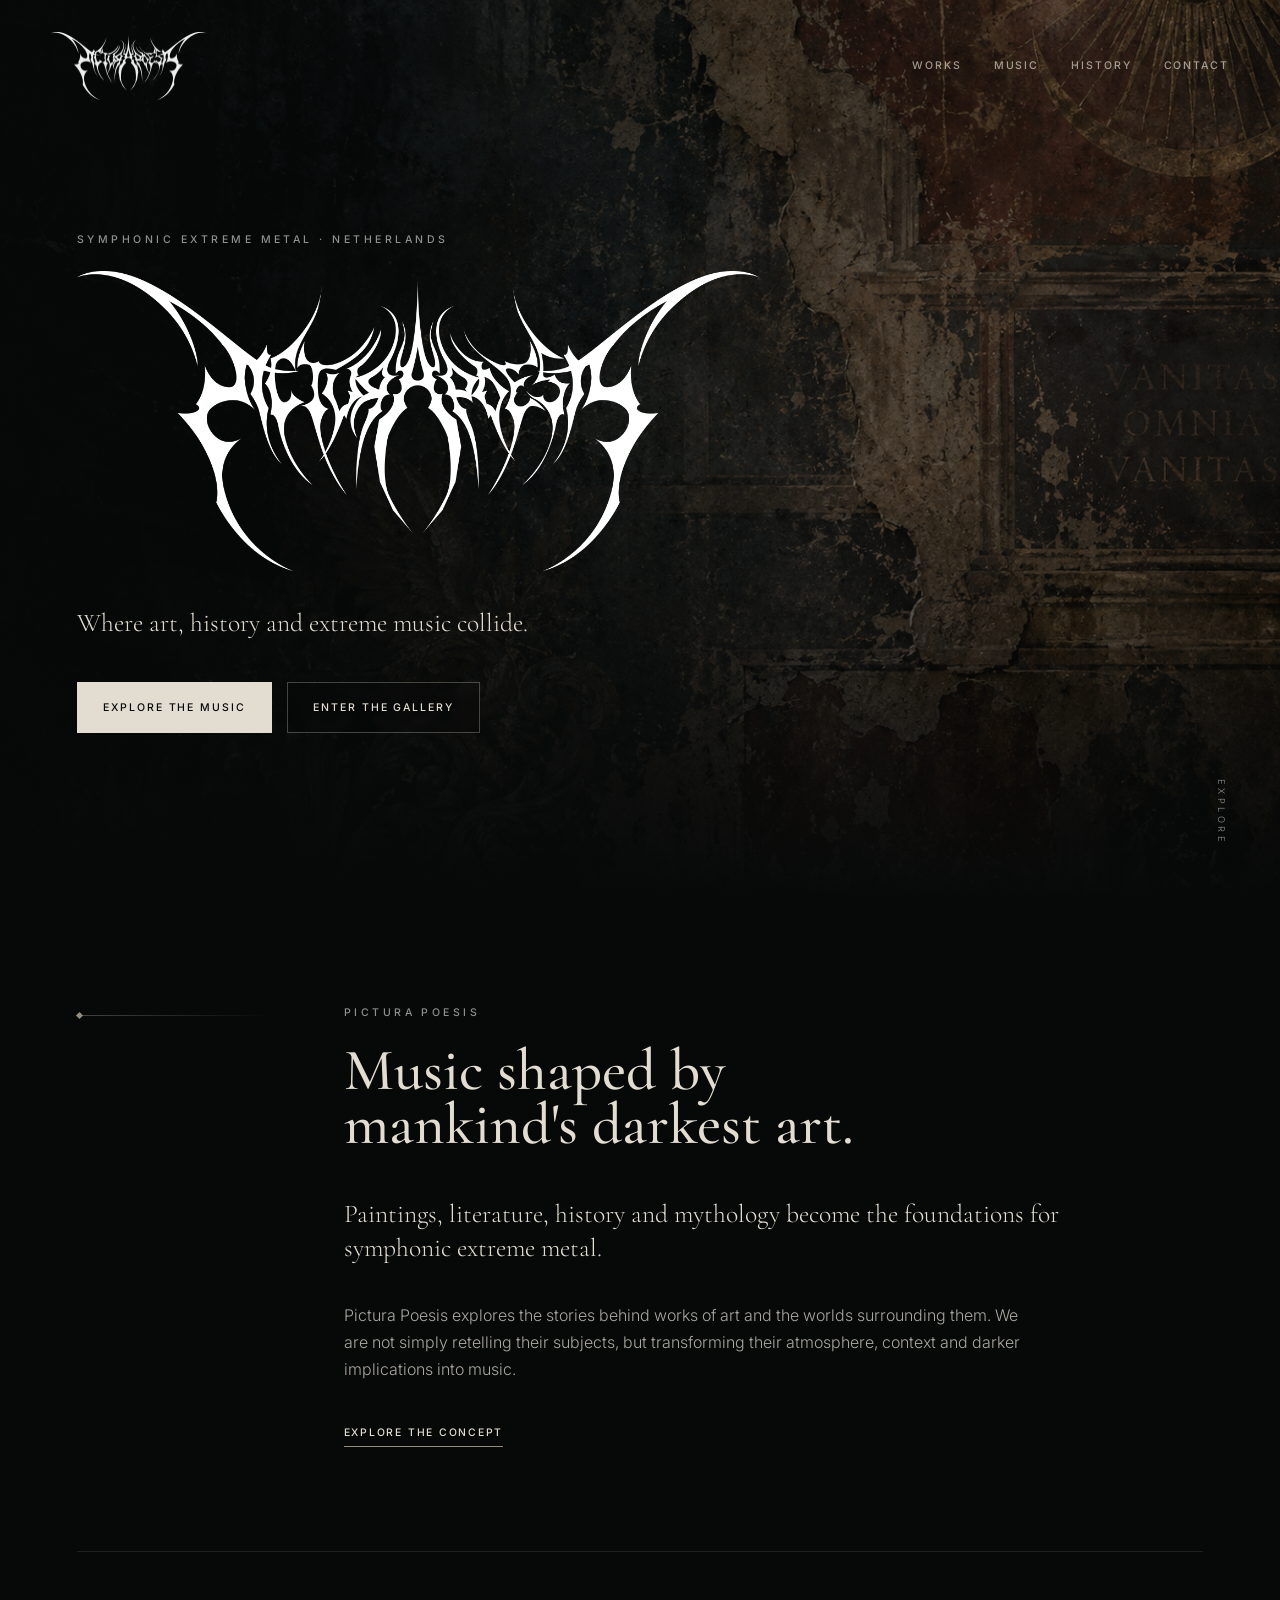
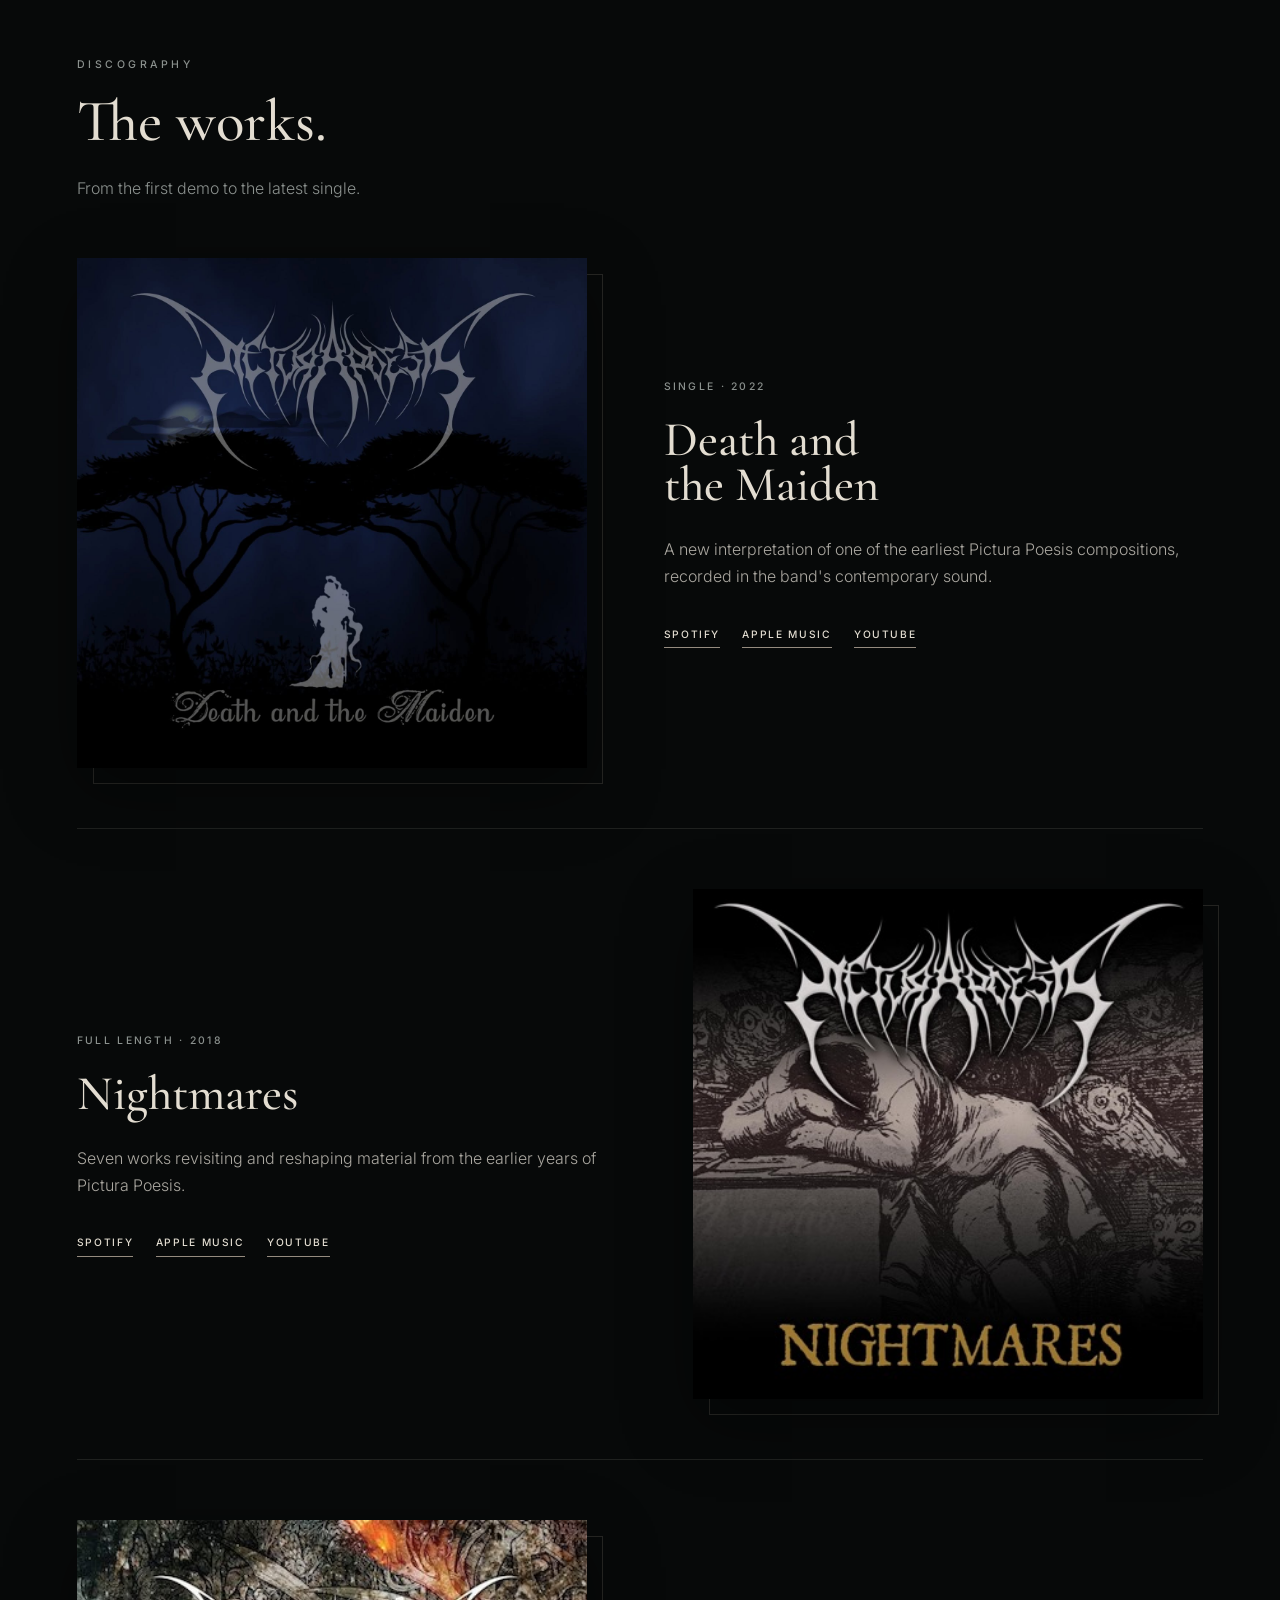
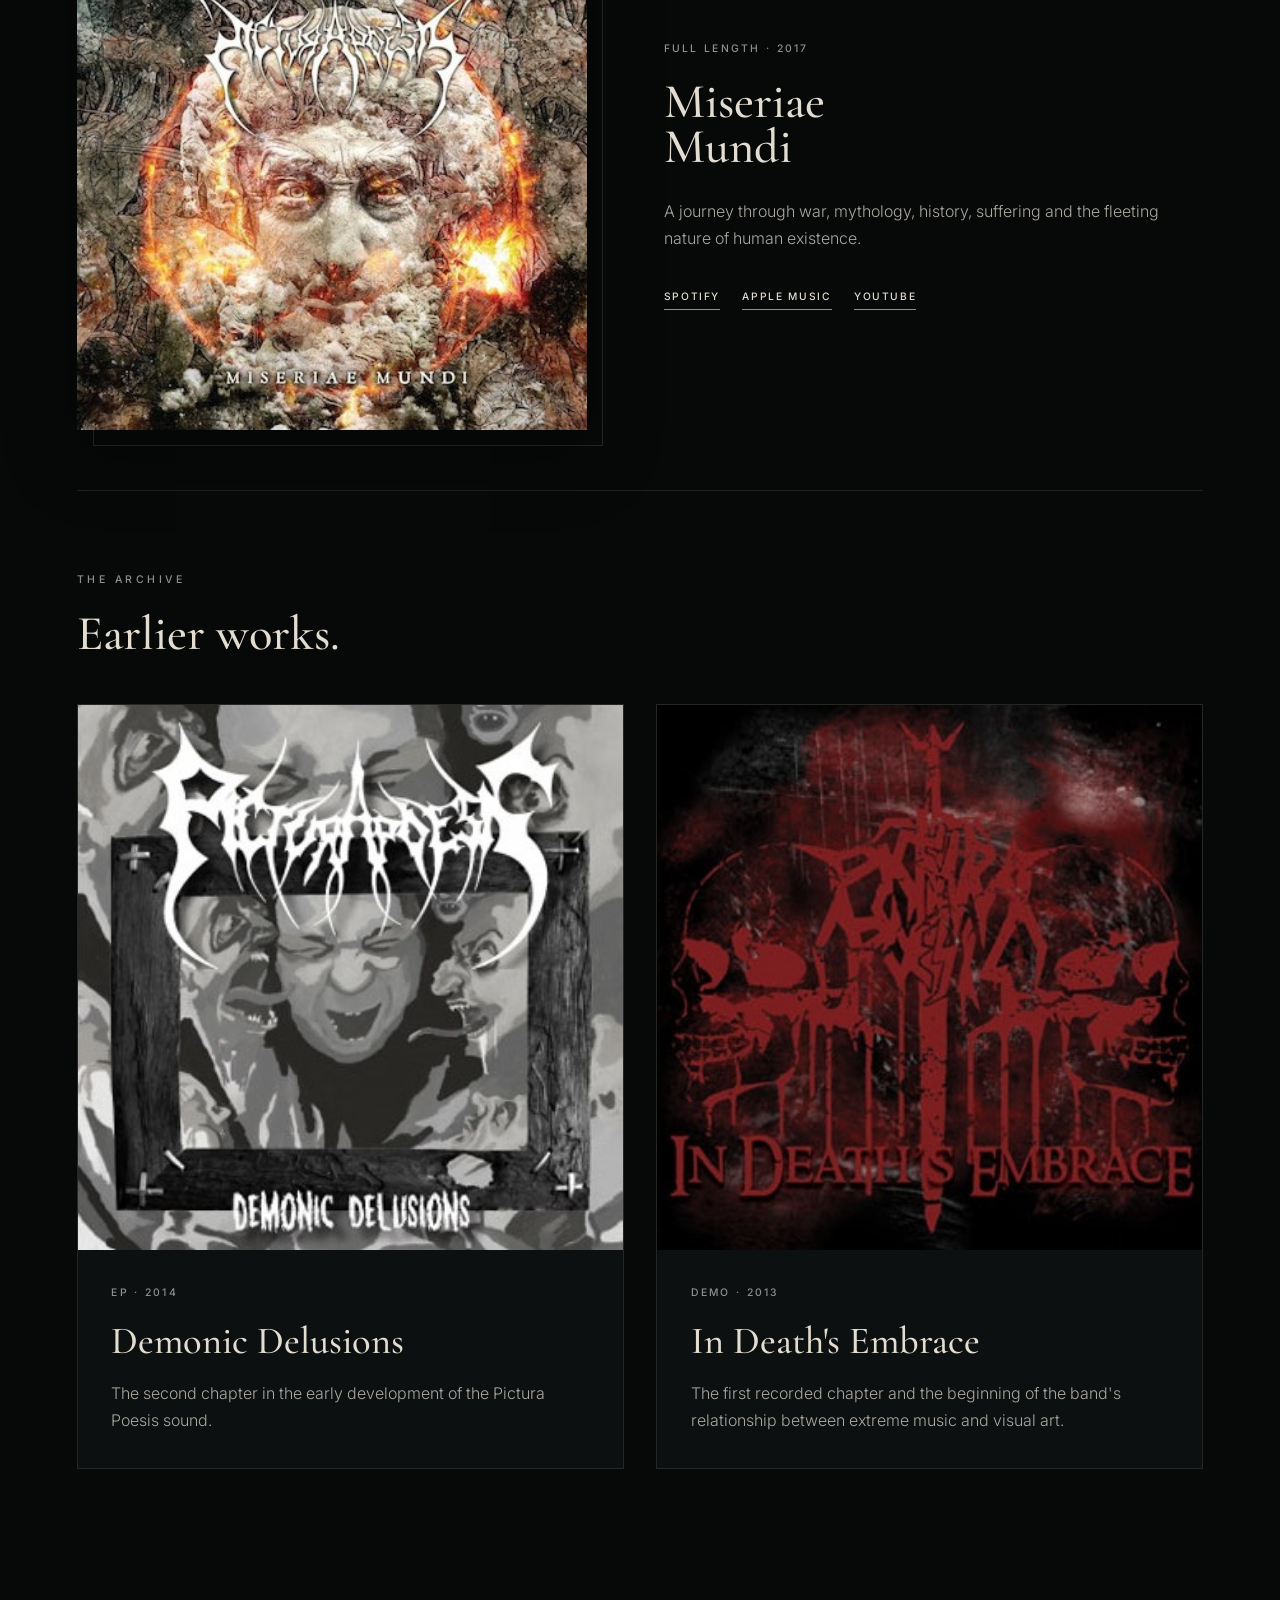
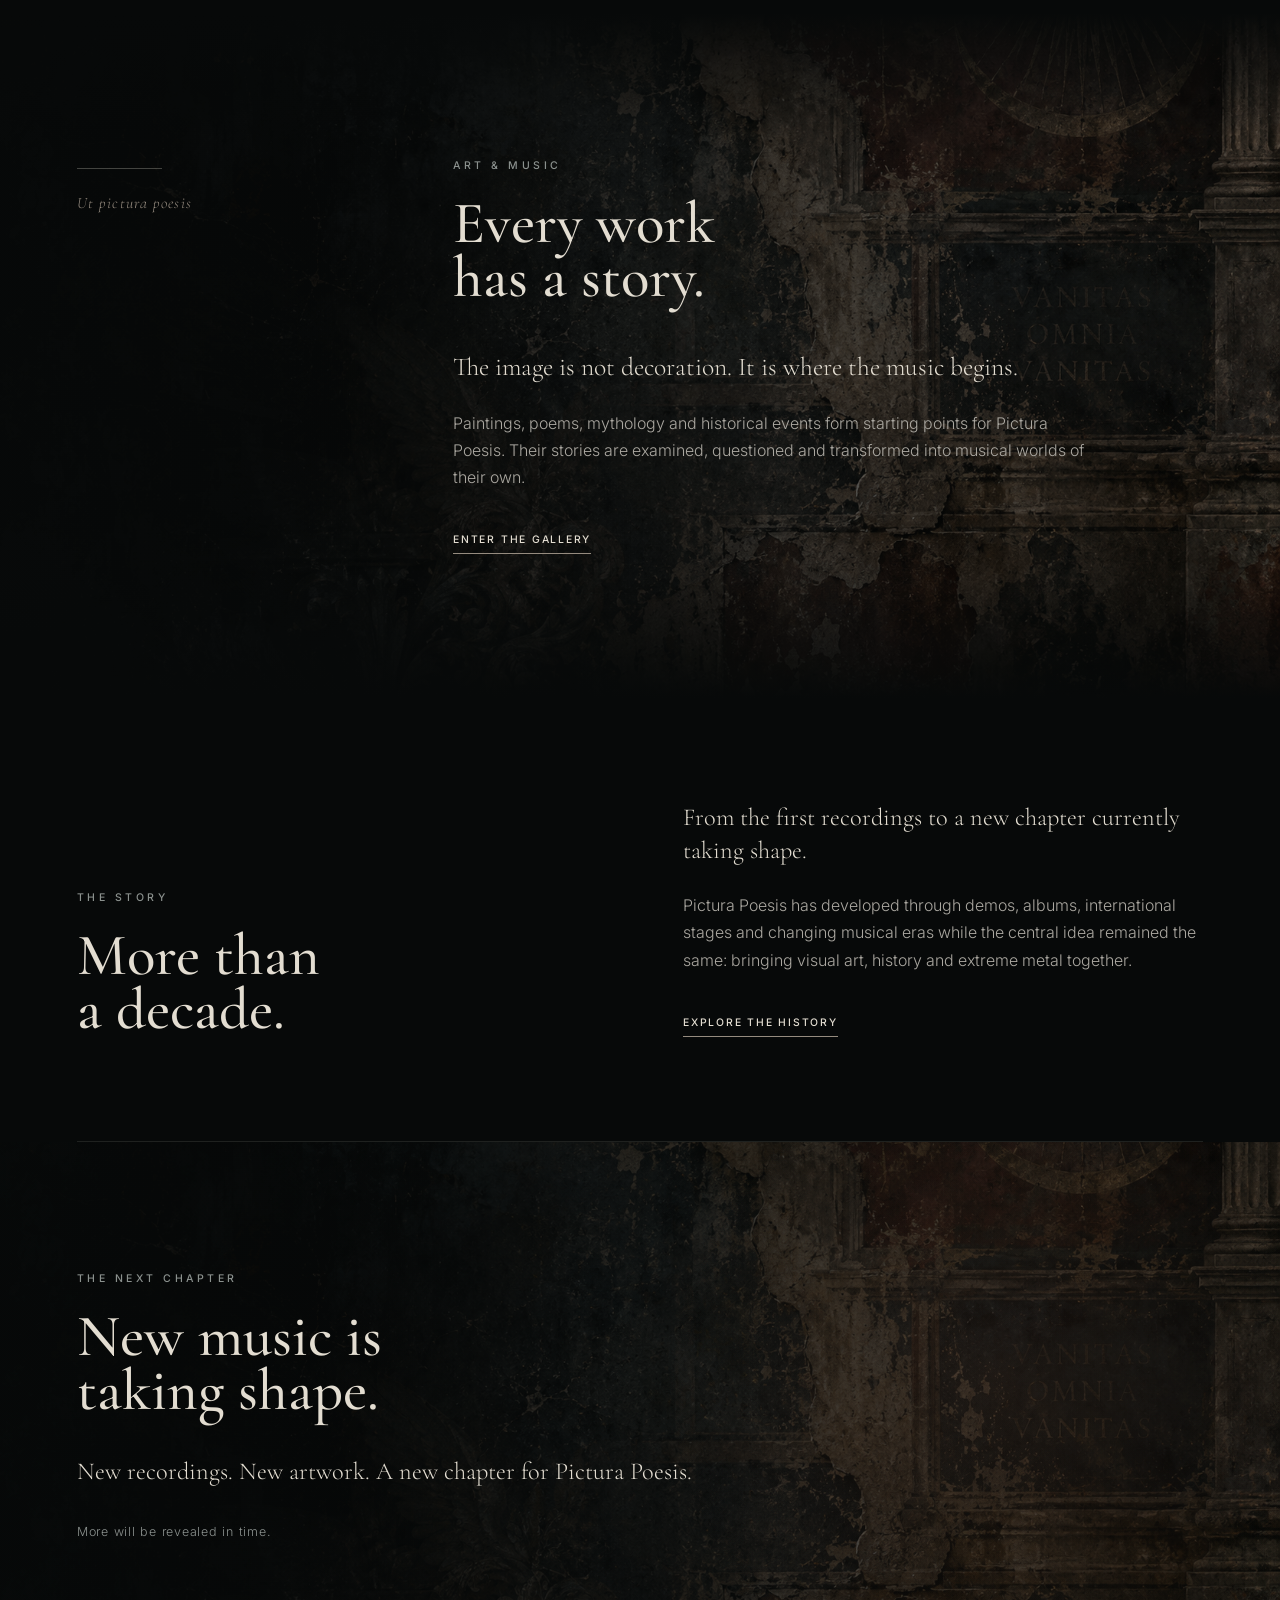
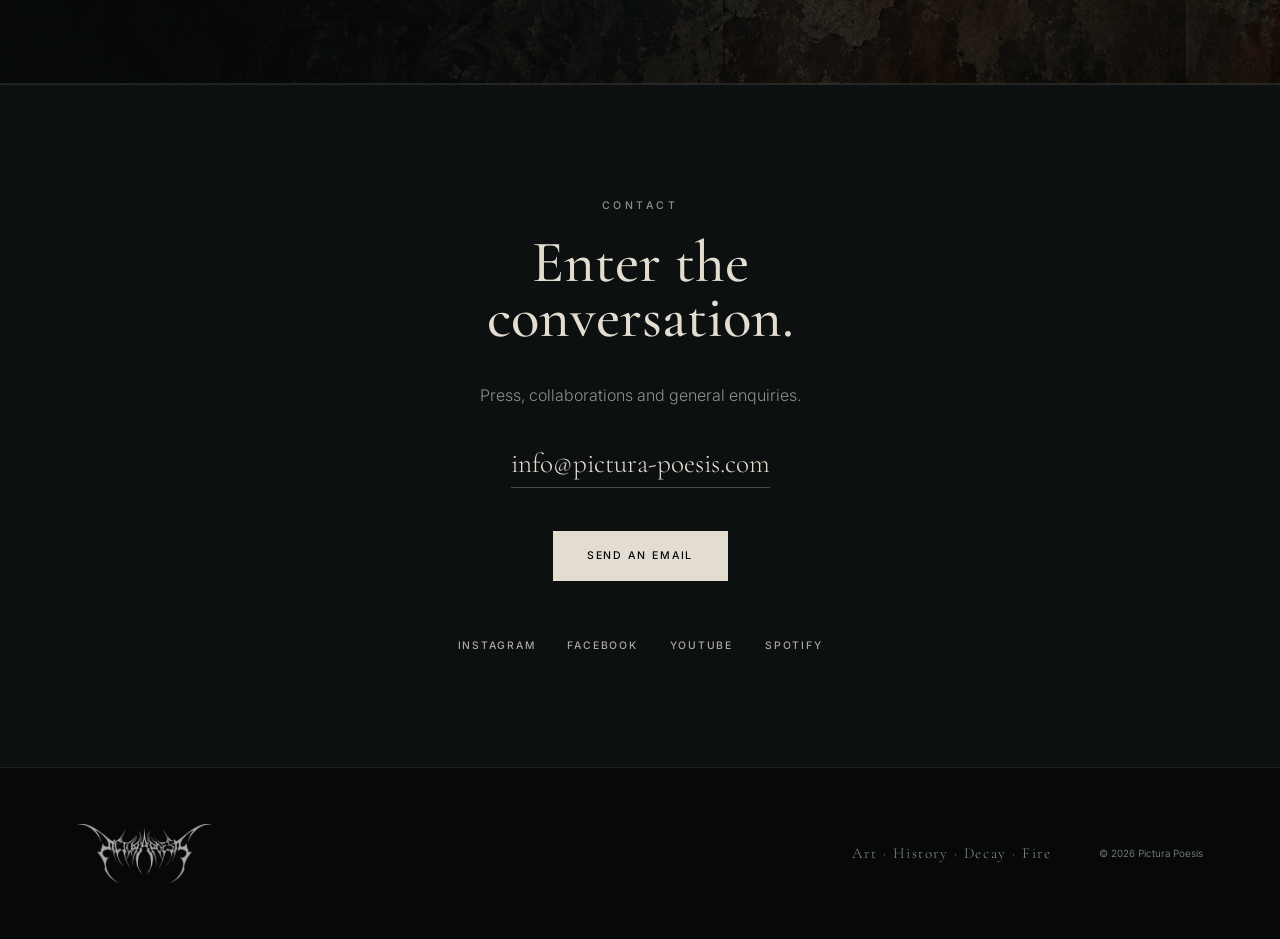
==== commit 0aee93b9: "Update index.html" ====
--- a/index.html
+++ b/index.html
@@ -54,7 +54,7 @@
 <p class="eyebrow">Pictura Poesis</p>
 <h2>Music shaped by<br>mankind's darkest art.</h2>
 <p class="lead">Paintings, literature, history and mythology become the foundations for symphonic extreme metal.</p>
-<p class="body-copy">Pictura Poesis explores the stories behind works of art and the worlds surrounding them — not simply retelling their subjects, but transforming their atmosphere, context and darker implications into music.</p>
+<p class="body-copy">Pictura Poesis explores the stories behind works of art and the worlds surrounding them. We are not simply retelling their subjects, but transforming their atmosphere, context and darker implications into music.</p>
 <a class="text-link" href="works.html">Explore the concept</a>
 </div>
 </section>
--- a/assets/css/style.css
+++ b/assets/css/style.css
@@ -286,10 +286,10 @@
         var(--content-width)
     );
     margin: 0 auto;
-    padding: 8.5rem 0;
+    padding: 6.5rem 0;
 }
 .section-heading {
-    margin-bottom: 5.5rem;
+    margin-bottom: 3.5rem;
 }
 .section-heading > p:last-child {
     margin: 1.6rem 0 0;
@@ -477,16 +477,16 @@
    DISCOGRAPHY
 ========================================================== */
 .discography {
-    padding-top: 9.5rem;
+    padding-top: 6.5rem;
 }
 .release {
     display: grid;
     grid-template-columns:
         minmax(280px, 510px)
         minmax(300px, 1fr);
-    gap: clamp(4rem, 8vw, 8rem);
+    gap: clamp(3rem, 6vw, 6rem);
     align-items: center;
-    padding: 5rem 0;
+    padding: 3.75rem 0;
     border-top: 1px solid var(--line);
 }
 .release-feature {
@@ -576,7 +576,7 @@
    HOME ARCHIVE
 ========================================================== */
 .archive-heading {
-    padding-top: 7rem;
+    padding-top: 5rem;
     margin-bottom: 3rem;
     border-top: 1px solid var(--line);
 }
@@ -625,8 +625,8 @@
 ========================================================== */
 .concept-section {
     position: relative;
-    min-height: 760px;
-    margin-top: 4rem;
+    min-height: 560px;
+    margin-top: 2.5rem;
     display: flex;
     align-items: center;
     overflow: hidden;
@@ -705,7 +705,7 @@
     grid-template-columns:
         minmax(300px, 1fr)
         minmax(300px, 520px);
-    gap: clamp(4rem, 10vw, 10rem);
+    gap: clamp(3rem, 7vw, 7rem);
     align-items: end;
     border-bottom: 1px solid var(--line);
 }
@@ -719,7 +719,7 @@
     position: relative;
     display: flex;
     align-items: center;
-    min-height: 72vh;
+    min-height: 52vh;
     padding: 8rem 6vw;
     background:
         linear-gradient(
@@ -757,39 +757,11 @@
     letter-spacing: .06em;
 }
 /* ==========================================================
-   LIVE
-========================================================== */
-.live {
-    display: grid;
-    grid-template-columns: 1fr 1fr;
-    gap: 6rem;
-    align-items: end;
-}
-.show-row {
-    display: grid;
-    grid-template-columns: 130px 1fr;
-    gap: 2rem;
-    padding: 1.5rem 0;
-    border-top: 1px solid var(--line-strong);
-    border-bottom: 1px solid var(--line);
-}
-.show-status {
-    color: #958b7f;
-    font-size: .65rem;
-    letter-spacing: .16em;
-    text-transform: uppercase;
-}
-.live-follow {
-    margin: 1.8rem 0 0;
-    color: var(--ash);
-    font-size: .85rem;
-}
-/* ==========================================================
    CONTACT
 ========================================================== */
 .contact {
     position: relative;
-    padding: 10rem 6vw;
+    padding: 7rem 6vw;
     text-align: center;
     background: var(--black-soft);
     border-top: 1px solid var(--line);
@@ -959,7 +931,7 @@
     grid-template-columns:
         minmax(300px, 1fr)
         minmax(300px, 520px);
-    gap: clamp(4rem, 10vw, 10rem);
+    gap: clamp(3rem, 7vw, 7rem);
     align-items: end;
     border-bottom: 1px solid var(--line);
 }
@@ -1018,7 +990,7 @@
     grid-template-columns:
         minmax(280px, 500px)
         minmax(300px, 1fr);
-    gap: clamp(4rem, 8vw, 8rem);
+    gap: clamp(3rem, 6vw, 6rem);
     align-items: start;
     padding: 6rem 0;
     border-top: 1px solid var(--line);
@@ -1181,6 +1153,14 @@
     font-size: .62rem;
 }
 /* ==========================================================
+   HOME COMPACT SCALE
+========================================================== */
+.intro h2,.section-heading h2,.concept-copy h2,.about h2,.next-chapter h2,.contact h2{font-size:clamp(2.8rem,4.6vw,4.6rem)}
+.release-info h3,.archive-heading h3{font-size:clamp(2.35rem,3.8vw,3.8rem)}
+.intro .lead,.concept-copy .lead{font-size:clamp(1.35rem,2vw,1.9rem)}
+.about .lead-small,.next-chapter .lead-small{font-size:clamp(1.3rem,1.9vw,1.8rem)}
+.hero-tagline{font-size:clamp(1.35rem,2vw,1.85rem)}
+/* ==========================================================
    TABLET
 ========================================================== */
 @media (max-width: 950px) {
@@ -1225,7 +1205,7 @@
         display: block;
     }
     .hero {
-        min-height: 92svh;
+        min-height: 88svh;
         padding: 8rem 6vw 5rem;
         background:
             linear-gradient(
@@ -1404,10 +1384,10 @@
 ========================================================== */
 @media (max-width: 420px) {
     h2 {
-        font-size: clamp(3rem, 15vw, 4.4rem);
+        font-size: clamp(2.6rem, 12vw, 3.8rem);
     }
     h3 {
-        font-size: clamp(2.7rem, 14vw, 4rem);
+        font-size: clamp(2.35rem, 11vw, 3.4rem);
     }
     .hero {
         padding-top: 7.5rem;
@@ -1514,3 +1494,7 @@
         animation-duration: .01ms !important;
     }
 }
+/* ==========================================================
+   HOME MOBILE COMPACT OVERRIDES
+========================================================== */
+@media (max-width:750px){.intro h2,.section-heading h2,.concept-copy h2,.about h2,.next-chapter h2,.contact h2{font-size:clamp(2.7rem,11vw,3.7rem)}.release-info h3,.archive-heading h3{font-size:clamp(2.35rem,10vw,3.25rem)}.intro .lead,.concept-copy .lead,.about .lead-small,.next-chapter .lead-small{font-size:1.3rem}.section{padding:4.5rem 0}.discography{padding-top:5rem}.release,.release-reverse{padding:3.25rem 0}.concept-section{min-height:500px}.concept-inner{padding:5rem 0}.next-chapter{min-height:auto;padding:5rem 6vw}.contact{padding:5.5rem 6vw}}
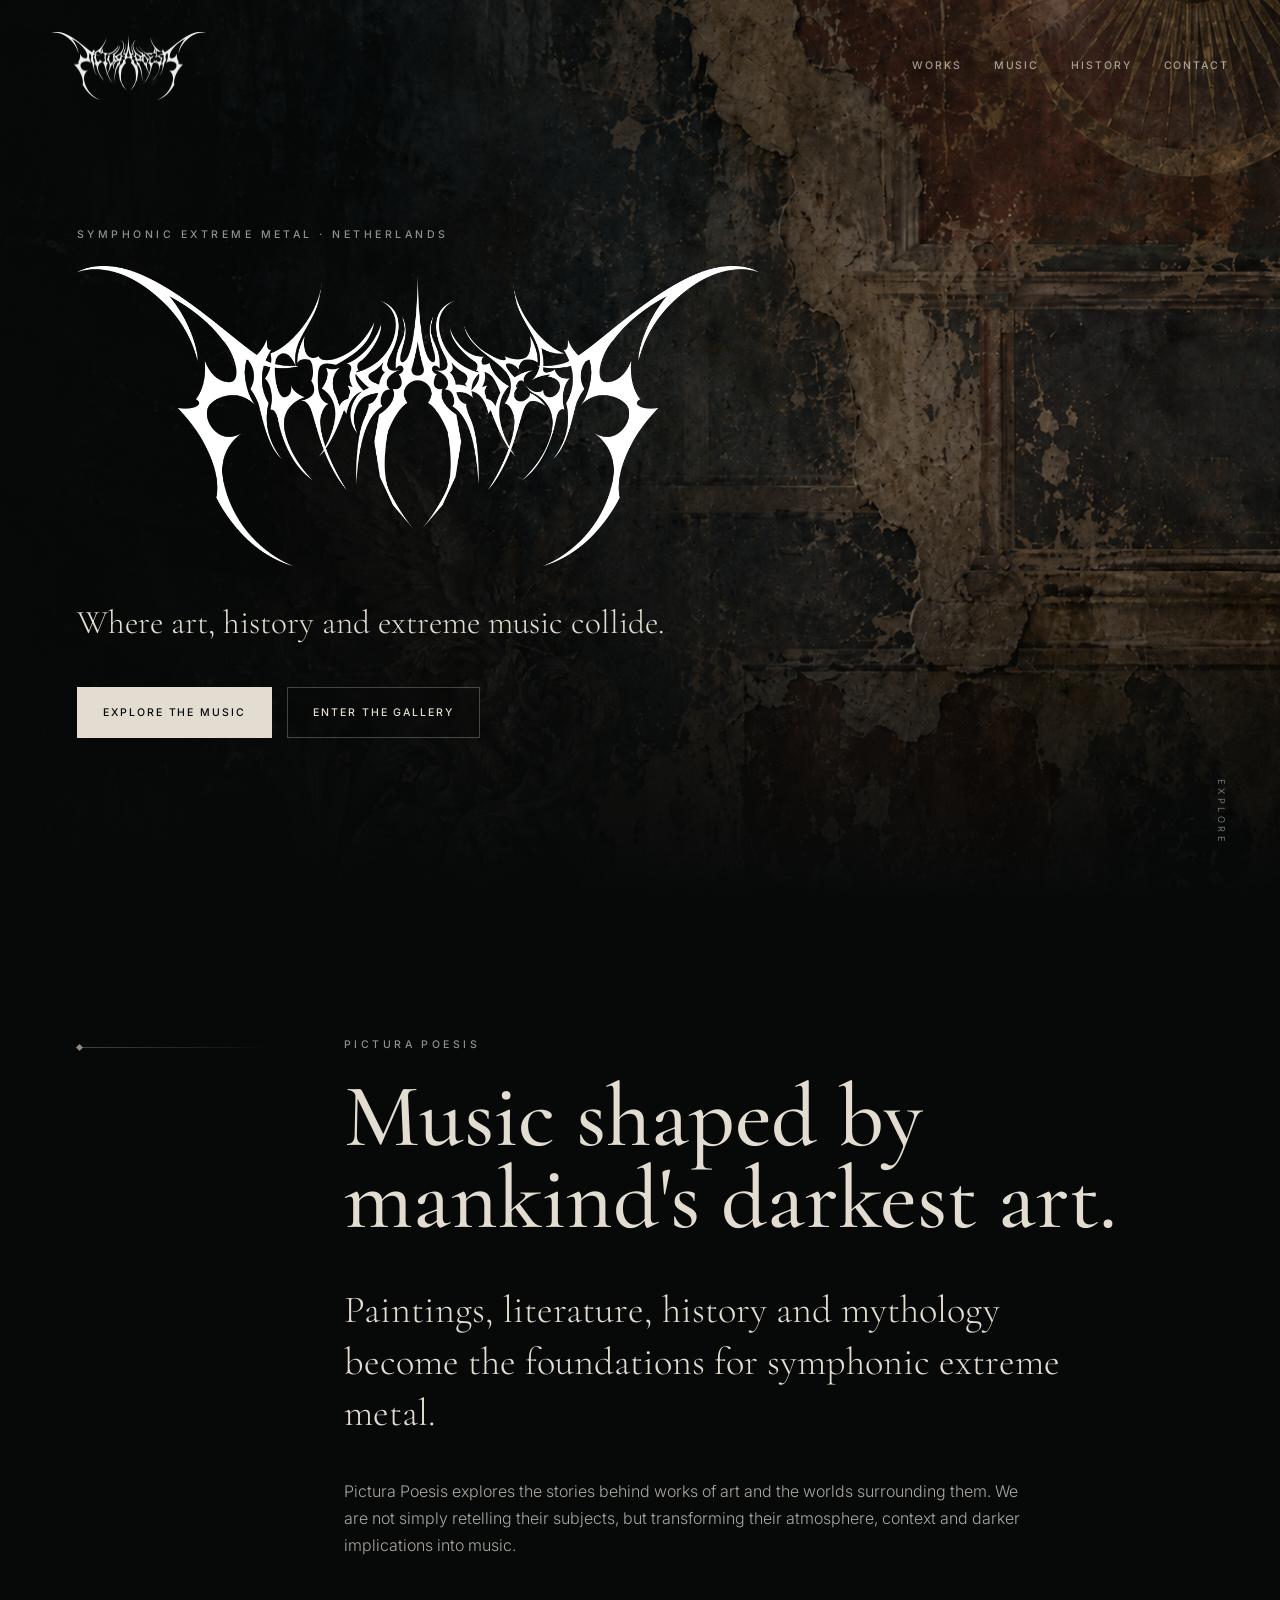
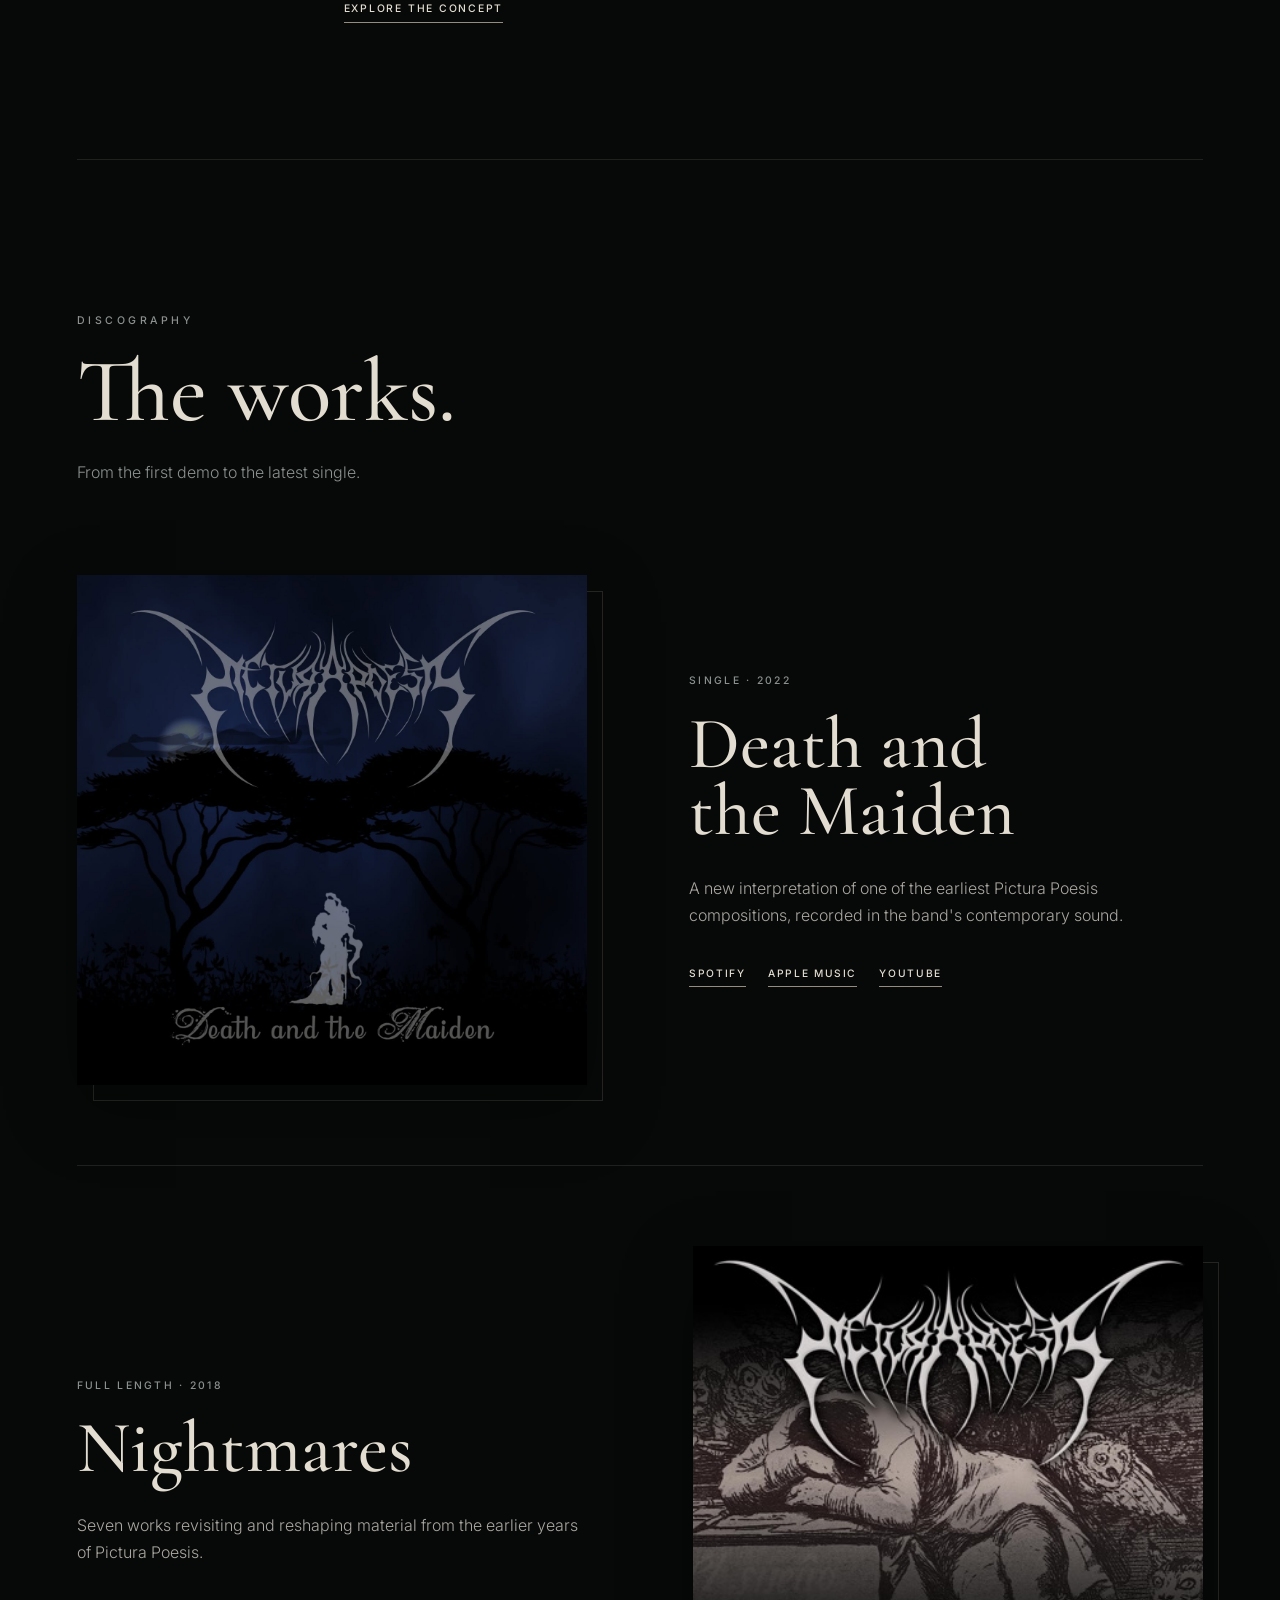
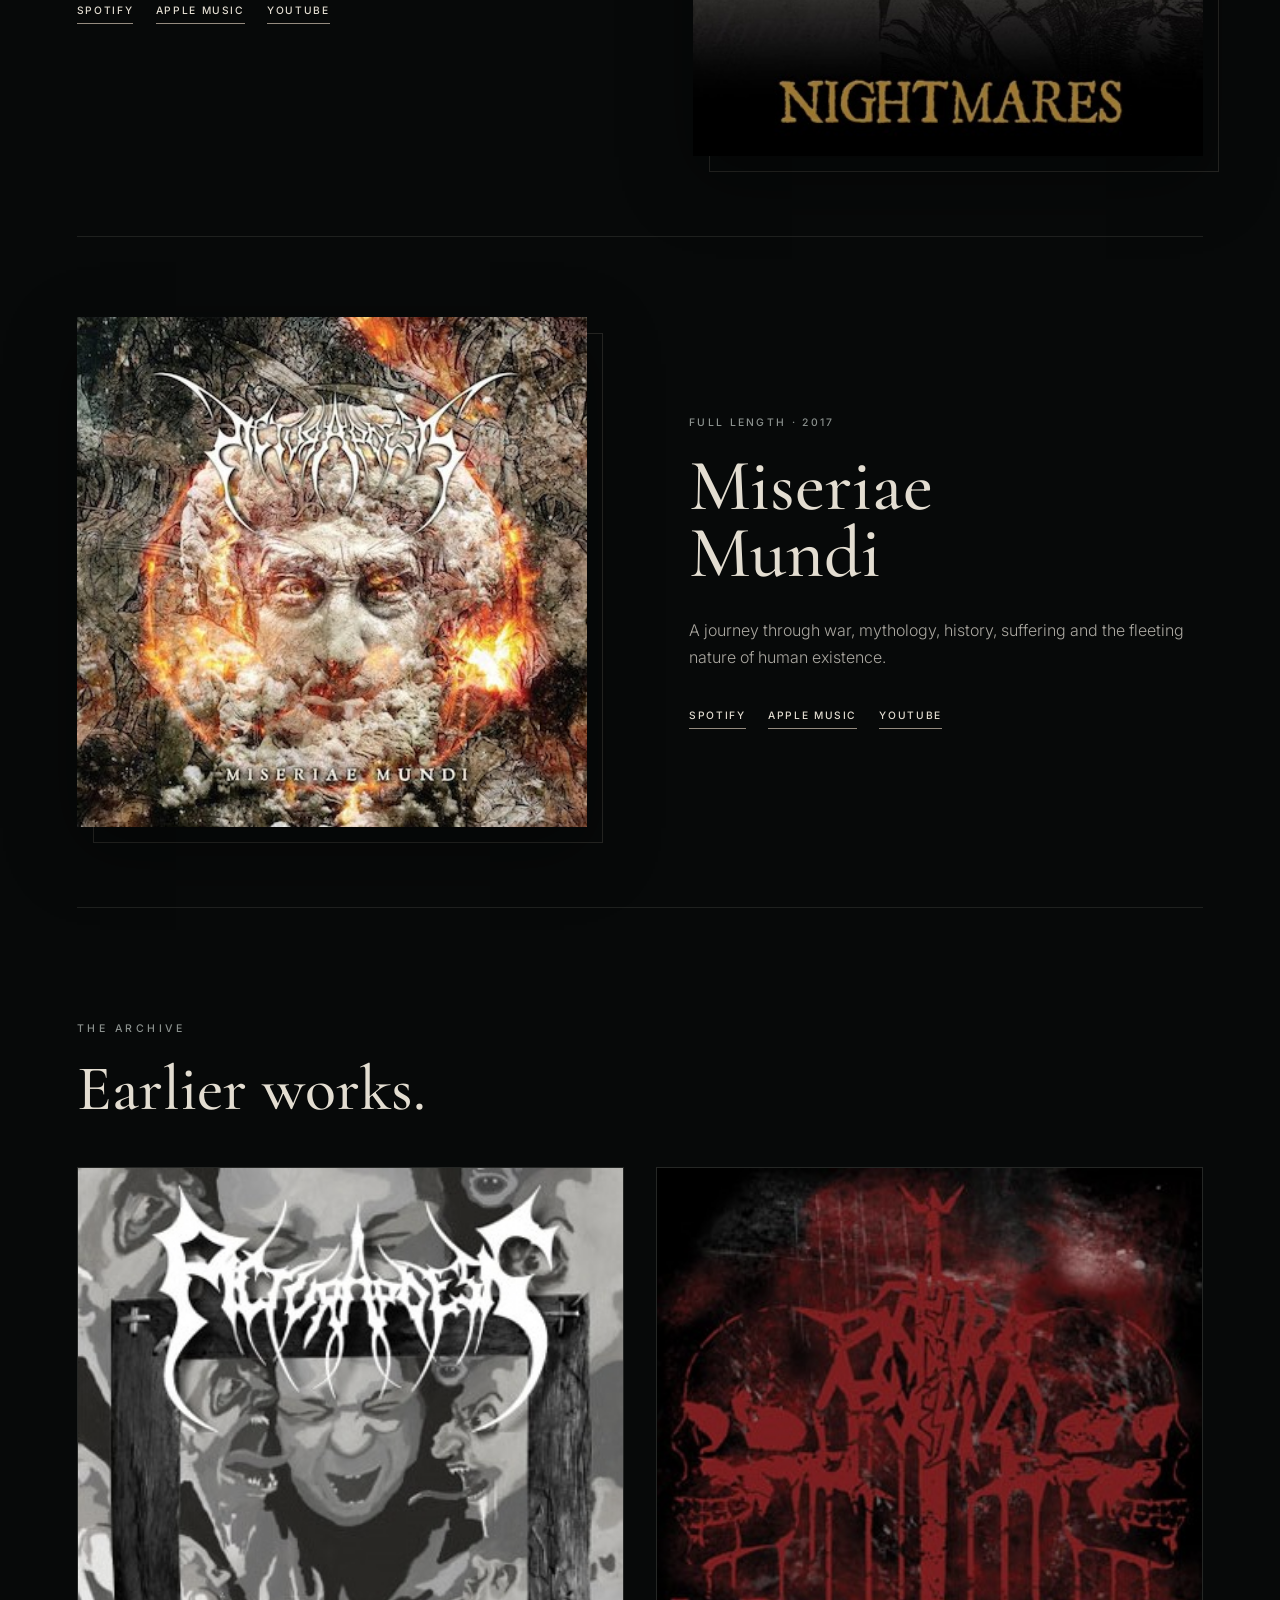
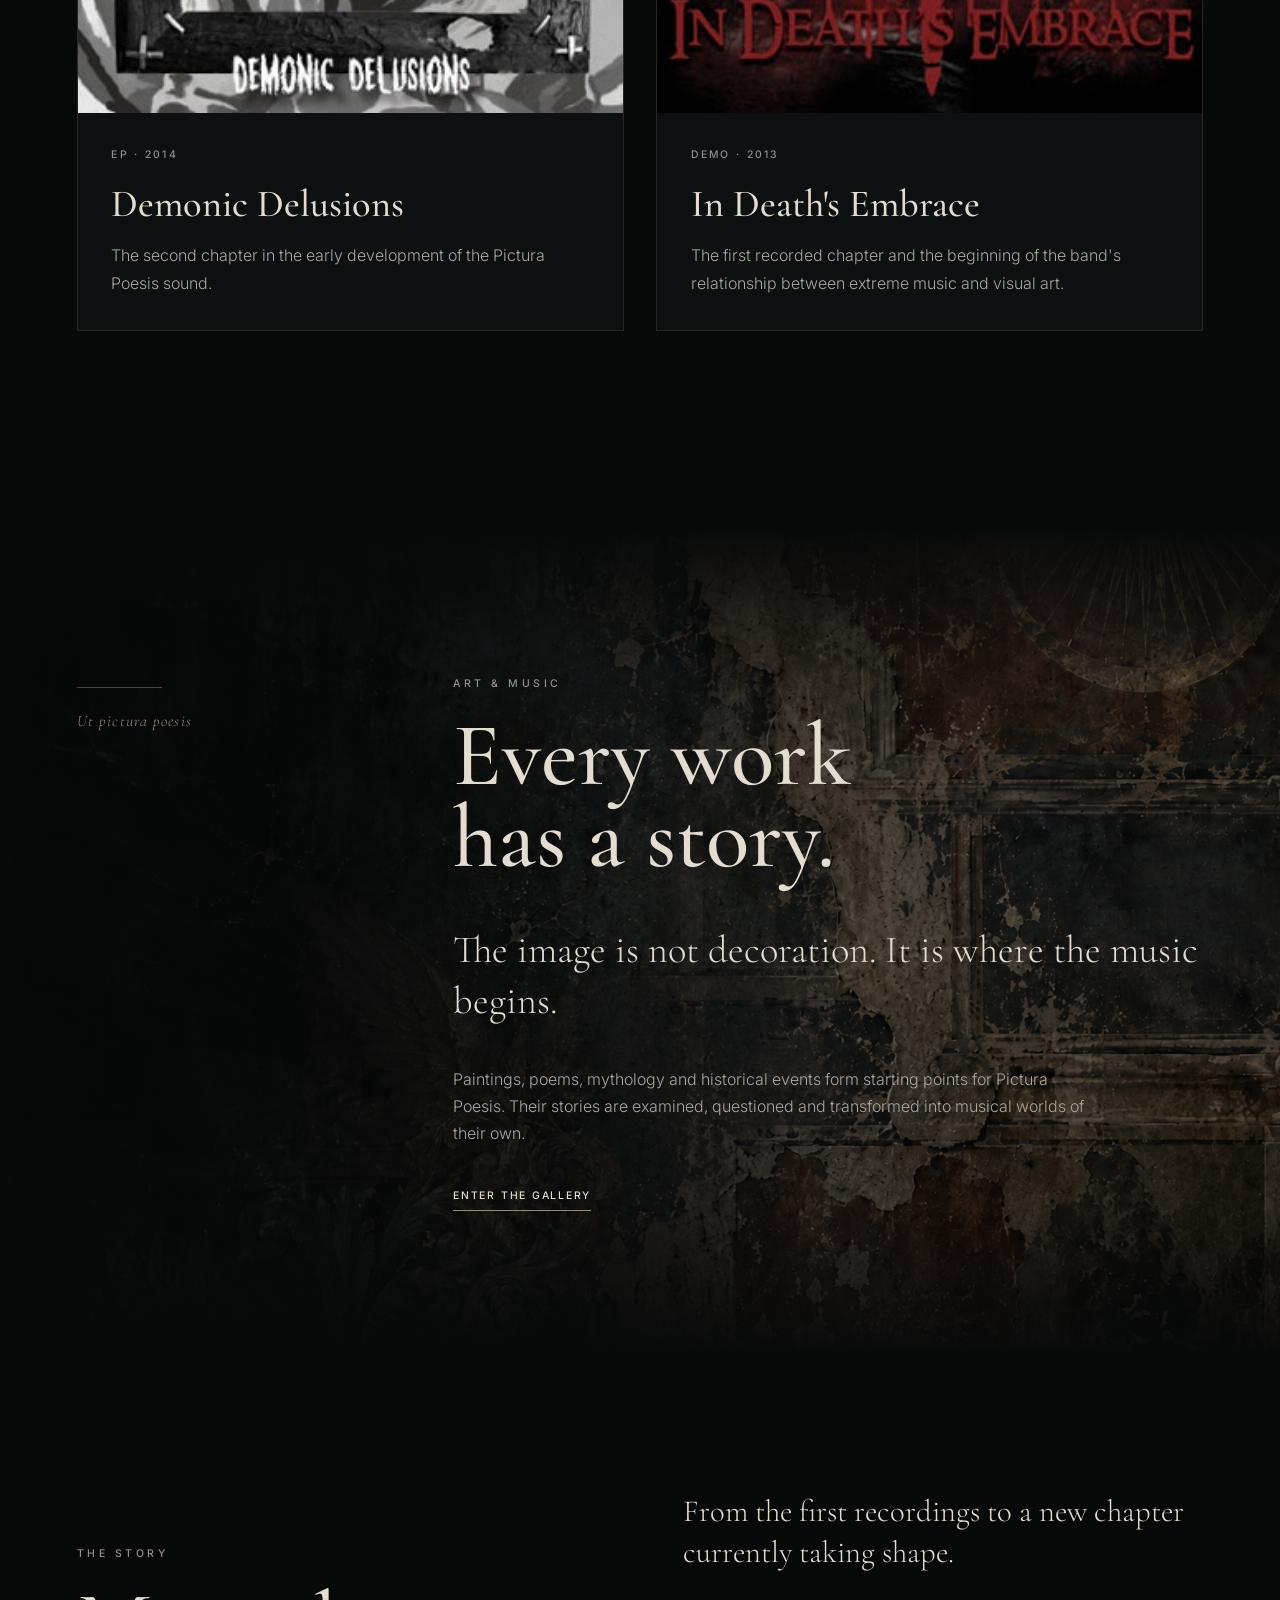
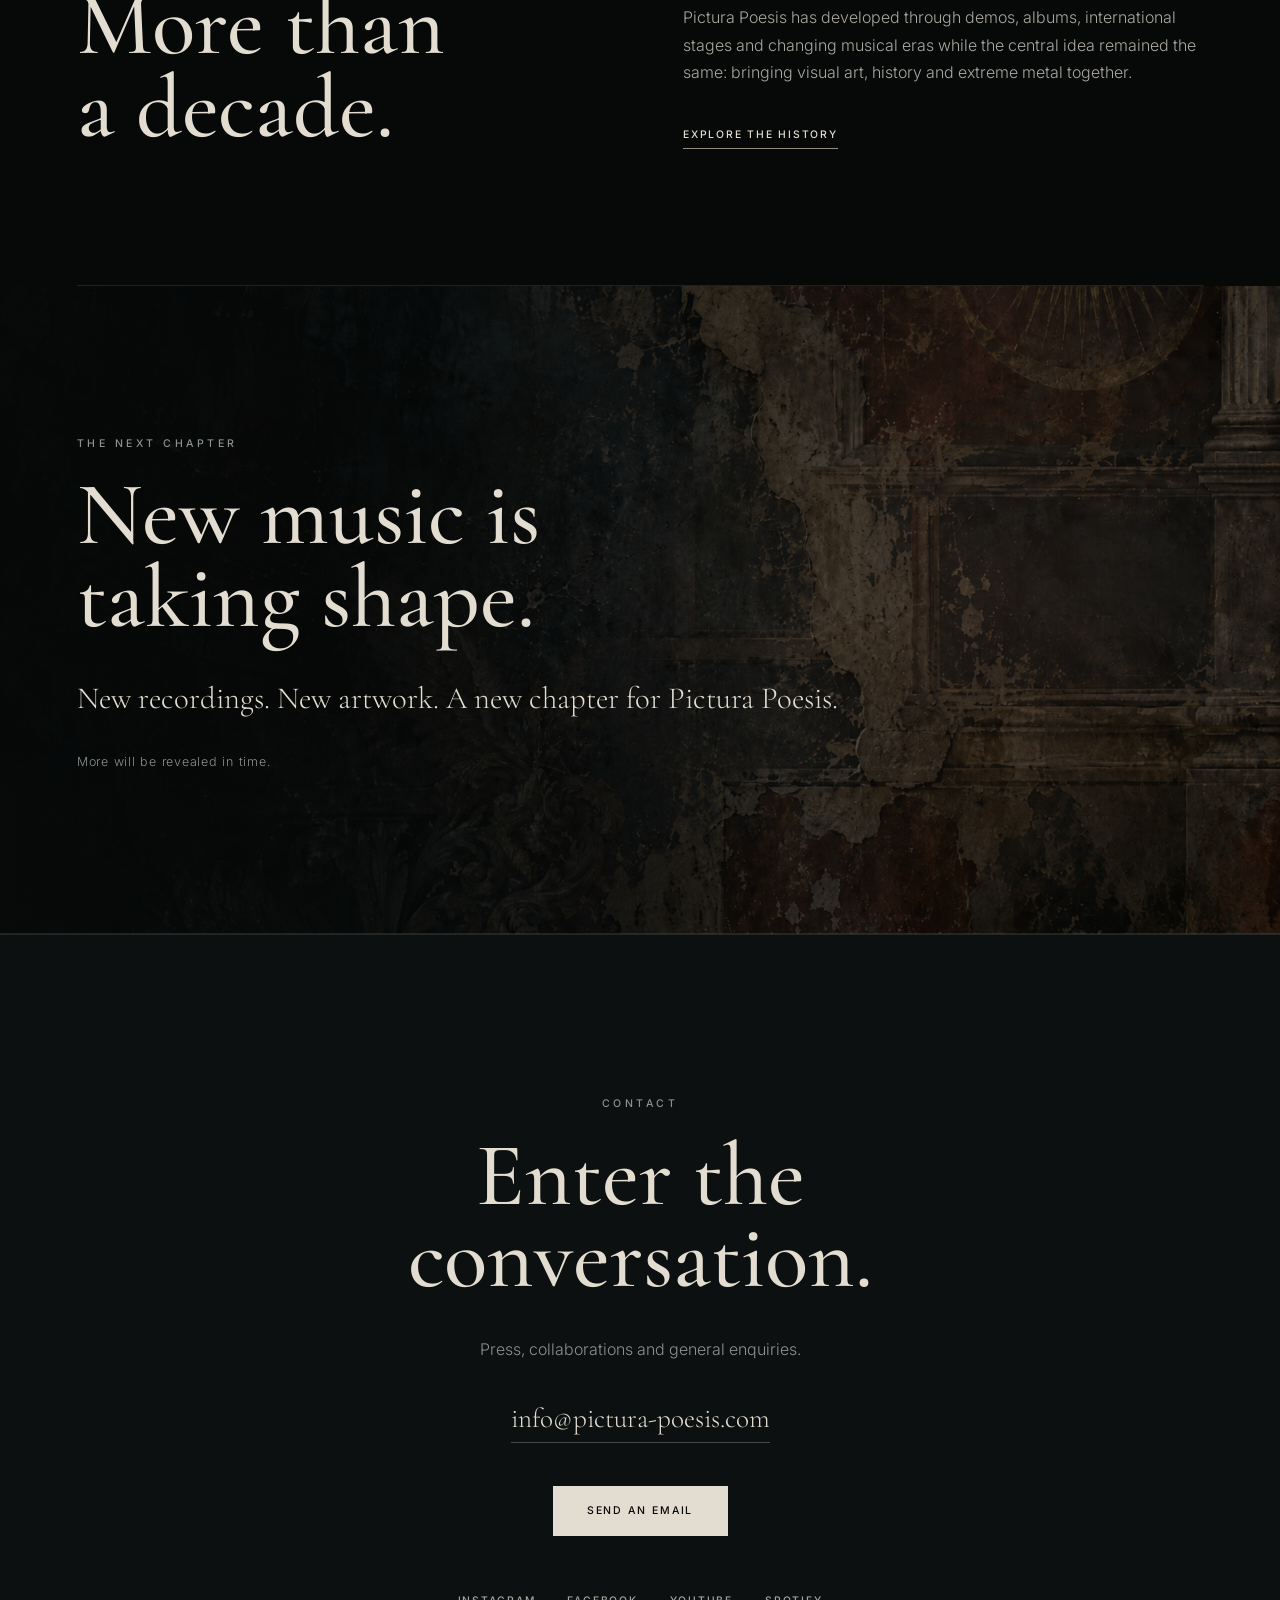
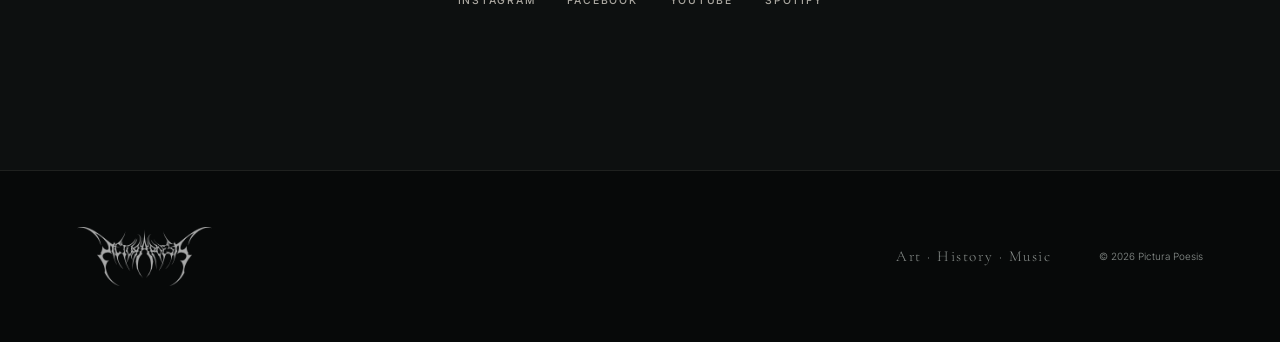
==== commit e48b6cb0: "Update index.html" ====
--- a/index.html
+++ b/index.html
@@ -96,6 +96,6 @@
 <div class="contact-inner"><p class="eyebrow">Contact</p><h2>Enter the<br>conversation.</h2><p class="contact-intro">Press, collaborations and general enquiries.</p><a class="email-link" href="mailto:info@pictura-poesis.com">info@pictura-poesis.com</a><div class="contact-actions"><a class="button button-primary" href="mailto:info@pictura-poesis.com">Send an email</a></div><div class="social-links"><a href="https://www.instagram.com/picturapoesismetal/" target="_blank" rel="noopener noreferrer">Instagram</a><a href="https://www.facebook.com/picturapoesismetal/" target="_blank" rel="noopener noreferrer">Facebook</a><a href="https://www.youtube.com/@picturapoesis" target="_blank" rel="noopener noreferrer">YouTube</a><a href="https://open.spotify.com/artist/5WMOMd6braDyTlX9xz6n1Q" target="_blank" rel="noopener noreferrer">Spotify</a></div></div>
 </section>
 </main>
-<footer class="footer"><a class="footer-logo" href="index.html"><img src="assets/images/logo.png" alt="Pictura Poesis"></a><p class="footer-tagline">Art · History · Decay · Fire</p><small>© 2026 Pictura Poesis</small></footer>
+<footer class="footer"><a class="footer-logo" href="index.html"><img src="assets/images/logo.png" alt="Pictura Poesis"></a><p class="footer-tagline">Art · History · Music</p><small>© 2026 Pictura Poesis</small></footer>
 </body>
 </html>
--- a/assets/css/style.css
+++ b/assets/css/style.css
@@ -1,1500 +1,1323 @@
 /* ==========================================================
    PICTURA POESIS
-   STYLE GUIDE v0.5
-   ART · HISTORY · DECAY · FIRE
 ========================================================== */
+
 :root {
-    --black: #070909;
-    --black-soft: #0d1010;
-    --black-raised: #111515;
-    --stone: #202929;
-    --petrol: #263738;
-    --ash: #8b918e;
-    --ash-light: #aaa7a0;
-    --parchment: #e3ddd1;
-    --white: #f2efe7;
-    --rust: #76513d;
-    --ember: #a46645;
-    --line: rgba(227, 221, 209, .11);
-    --line-strong: rgba(227, 221, 209, .28);
-    --font-display: "Cormorant Garamond", serif;
-    --font-body: "Inter", sans-serif;
-    --content-width: 1220px;
-}
-/* ==========================================================
-   RESET
-========================================================== */
-* {
-    box-sizing: border-box;
-}
-html {
-    scroll-behavior: smooth;
-}
+    --black:#070909;
+    --black-soft:#0d1010;
+    --black-raised:#111515;
+    --ash:#8b918e;
+    --ash-light:#aaa7a0;
+    --parchment:#e3ddd1;
+    --white:#f2efe7;
+    --dust:#958b7f;
+    --line:rgba(227,221,209,.11);
+    --line-strong:rgba(227,221,209,.28);
+    --font-display:"Cormorant Garamond",serif;
+    --font-body:"Inter",sans-serif;
+    --content-width:1220px;
+    --section-width:min(calc(100% - 12vw),var(--content-width));
+    --bg-main:url("../images/background.png");
+    --bg-history:url("../images/history-bg.png");
+}
+
+* { box-sizing:border-box; }
+
+html { scroll-behavior:smooth; }
+
 body {
-    margin: 0;
-    background: var(--black);
-    color: var(--parchment);
-    font-family: var(--font-body);
-    font-weight: 300;
-    line-height: 1.7;
-    overflow-x: hidden;
-}
-img {
-    display: block;
-    max-width: 100%;
-}
-a {
-    color: inherit;
-    text-decoration: none;
-}
-button,
-input,
-textarea {
-    font: inherit;
-}
+    margin:0;
+    background:var(--black);
+    color:var(--parchment);
+    font-family:var(--font-body);
+    font-weight:300;
+    line-height:1.7;
+    overflow-x:hidden;
+}
+
+img { display:block; max-width:100%; }
+a { color:inherit; text-decoration:none; }
+button,input,textarea { font:inherit; }
+p { margin-top:0; }
+
 ::selection {
-    background: var(--parchment);
-    color: var(--black);
-}
-/* ==========================================================
-   ACCESSIBILITY
-========================================================== */
+    background:var(--parchment);
+    color:var(--black);
+}
+
 .sr-only {
-    position: absolute;
-    width: 1px;
-    height: 1px;
-    padding: 0;
-    margin: -1px;
-    overflow: hidden;
-    clip: rect(0, 0, 0, 0);
-    white-space: nowrap;
-    border: 0;
-}
-/* ==========================================================
-   TYPOGRAPHY
-========================================================== */
-h1,
-h2,
-h3,
-h4 {
-    margin: 0;
-    font-family: var(--font-display);
-    font-weight: 500;
-}
-h2 {
-    font-size: clamp(3.4rem, 7vw, 6.7rem);
-    line-height: .92;
-}
-h3 {
-    font-size: clamp(2.8rem, 5.7vw, 5.3rem);
-    line-height: .93;
-}
-h4 {
-    font-size: clamp(1.9rem, 3vw, 2.6rem);
-    line-height: 1;
-}
-p {
-    margin-top: 0;
-}
+    position:absolute;
+    width:1px;
+    height:1px;
+    padding:0;
+    margin:-1px;
+    overflow:hidden;
+    clip:rect(0,0,0,0);
+    white-space:nowrap;
+    border:0;
+}
+
+/* TYPOGRAPHY */
+
+h1,h2,h3,h4 {
+    margin:0;
+    font-family:var(--font-display);
+    font-weight:500;
+}
+
+h2 { font-size:clamp(3.4rem,7vw,6.7rem); line-height:.92; }
+h3 { font-size:clamp(2.8rem,5.7vw,5.3rem); line-height:.93; }
+h4 { font-size:clamp(1.9rem,3vw,2.6rem); line-height:1; }
+
 .eyebrow {
-    margin-bottom: 1.35rem;
-    color: var(--ash);
-    font-size: .66rem;
-    font-weight: 500;
-    letter-spacing: .33em;
-    text-transform: uppercase;
-}
+    margin-bottom:1.35rem;
+    color:var(--ash);
+    font-size:.66rem;
+    font-weight:500;
+    letter-spacing:.33em;
+    text-transform:uppercase;
+}
+
 .lead {
-    max-width: 760px;
-    font-family: var(--font-display);
-    font-size: clamp(1.55rem, 3vw, 2.5rem);
-    line-height: 1.34;
-}
+    max-width:760px;
+    font-family:var(--font-display);
+    font-size:clamp(1.55rem,3vw,2.5rem);
+    line-height:1.34;
+}
+
 .lead-small {
-    font-family: var(--font-display);
-    font-size: clamp(1.5rem, 2.4vw, 2.15rem);
-    line-height: 1.35;
-}
-.body-copy {
-    max-width: 690px;
-}
-/* ==========================================================
-   HEADER
-========================================================== */
+    font-family:var(--font-display);
+    font-size:clamp(1.5rem,2.4vw,2.15rem);
+    line-height:1.35;
+}
+
+.body-copy { max-width:690px; }
+
+/* HEADER */
+
 .site-header {
-    position: absolute;
-    top: 0;
-    left: 0;
-    z-index: 50;
-    display: flex;
-    align-items: center;
-    justify-content: space-between;
-    width: 100%;
-    padding: 2rem 4vw;
-}
-.header-logo {
-    display: block;
-    width: 155px;
-}
-.header-logo img,
-.footer-logo img {
-    width: 100%;
-    opacity: .93;
-}
+    position:absolute;
+    top:0;
+    left:0;
+    z-index:50;
+    display:flex;
+    align-items:center;
+    justify-content:space-between;
+    width:100%;
+    padding:2rem 4vw;
+}
+
+.header-logo { display:block; width:155px; }
+.header-logo img { width:100%; opacity:.93; }
+
 .desktop-nav {
-    display: flex;
-    align-items: center;
-    gap: 2rem;
-    font-size: .66rem;
-    font-weight: 500;
-    letter-spacing: .18em;
-    text-transform: uppercase;
-}
+    display:flex;
+    align-items:center;
+    gap:2rem;
+    font-size:.66rem;
+    font-weight:500;
+    letter-spacing:.18em;
+    text-transform:uppercase;
+}
+
 .desktop-nav a {
-    position: relative;
-    padding: .4rem 0;
-    opacity: .66;
-    transition: opacity .2s ease;
-}
+    position:relative;
+    padding:.4rem 0;
+    opacity:.66;
+    transition:opacity .2s ease;
+}
+
 .desktop-nav a::after {
-    content: "";
-    position: absolute;
-    bottom: 0;
-    left: 0;
-    width: 0;
-    height: 1px;
-    background: var(--parchment);
-    transition: width .25s ease;
-}
+    content:"";
+    position:absolute;
+    bottom:0;
+    left:0;
+    width:0;
+    height:1px;
+    background:var(--parchment);
+    transition:width .25s ease;
+}
+
 .desktop-nav a:hover,
-.desktop-nav .nav-active {
-    opacity: 1;
-}
+.desktop-nav .nav-active { opacity:1; }
+
 .desktop-nav a:hover::after,
-.desktop-nav .nav-active::after {
-    width: 100%;
-}
-/* ==========================================================
-   MOBILE MENU
-========================================================== */
-.mobile-menu {
-    display: none;
-}
+.desktop-nav .nav-active::after { width:100%; }
+
+/* MOBILE MENU */
+
+.mobile-menu { display:none; }
+
 .mobile-menu summary {
-    list-style: none;
-    cursor: pointer;
-    color: var(--parchment);
-    font-size: .62rem;
-    font-weight: 500;
-    letter-spacing: .22em;
-    text-transform: uppercase;
-}
-.mobile-menu summary::-webkit-details-marker {
-    display: none;
-}
+    list-style:none;
+    cursor:pointer;
+    color:var(--parchment);
+    font-size:.62rem;
+    font-weight:500;
+    letter-spacing:.22em;
+    text-transform:uppercase;
+}
+
+.mobile-menu summary::-webkit-details-marker { display:none; }
+
 .mobile-menu nav {
-    position: absolute;
-    top: 4.7rem;
-    right: 5vw;
-    display: flex;
-    flex-direction: column;
-    min-width: 180px;
-    padding: 1.4rem;
-    background: rgba(7, 9, 9, .96);
-    border: 1px solid var(--line-strong);
-    backdrop-filter: blur(12px);
-}
+    position:absolute;
+    top:4.7rem;
+    right:5vw;
+    display:flex;
+    flex-direction:column;
+    min-width:180px;
+    padding:1.4rem;
+    background:rgba(7,9,9,.96);
+    border:1px solid var(--line-strong);
+    backdrop-filter:blur(12px);
+}
+
 .mobile-menu nav a {
-    padding: .75rem 0;
-    border-bottom: 1px solid var(--line);
-    font-size: .67rem;
-    letter-spacing: .18em;
-    text-transform: uppercase;
-}
-.mobile-menu nav a:last-child {
-    border-bottom: 0;
-}
-/* ==========================================================
-   BUTTONS
-========================================================== */
+    padding:.75rem 0;
+    border-bottom:1px solid var(--line);
+    font-size:.67rem;
+    letter-spacing:.18em;
+    text-transform:uppercase;
+}
+
+.mobile-menu nav a:last-child { border-bottom:0; }
+
+/* BUTTONS & LINKS */
+
 .button {
-    display: inline-flex;
-    align-items: center;
-    justify-content: center;
-    min-width: 175px;
-    padding: .95rem 1.6rem;
-    border: 1px solid var(--line-strong);
-    font-size: .66rem;
-    font-weight: 500;
-    letter-spacing: .18em;
-    text-transform: uppercase;
-    transition:
-        background .2s ease,
-        color .2s ease,
-        border-color .2s ease;
-}
+    display:inline-flex;
+    align-items:center;
+    justify-content:center;
+    min-width:175px;
+    padding:.95rem 1.6rem;
+    border:1px solid var(--line-strong);
+    font-size:.66rem;
+    font-weight:500;
+    letter-spacing:.18em;
+    text-transform:uppercase;
+    transition:background .2s ease,color .2s ease,border-color .2s ease;
+}
+
 .button-primary {
-    background: var(--parchment);
-    color: var(--black);
-    border-color: var(--parchment);
-}
+    background:var(--parchment);
+    color:var(--black);
+    border-color:var(--parchment);
+}
+
 .button-primary:hover {
-    background: var(--white);
-    border-color: var(--white);
-}
+    background:var(--white);
+    border-color:var(--white);
+}
+
 .button-secondary {
-    background: rgba(7, 9, 9, .18);
-    backdrop-filter: blur(3px);
-}
+    background:rgba(7,9,9,.18);
+    backdrop-filter:blur(3px);
+}
+
 .button-secondary:hover {
-    background: rgba(7, 9, 9, .52);
-    border-color: var(--parchment);
-}
-/* ==========================================================
-   TEXT LINKS
-========================================================== */
+    background:rgba(7,9,9,.52);
+    border-color:var(--parchment);
+}
+
 .text-link {
-    display: inline-block;
-    position: relative;
-    margin-top: 1.5rem;
-    padding-bottom: .35rem;
-    font-size: .65rem;
-    font-weight: 500;
-    letter-spacing: .17em;
-    text-transform: uppercase;
-}
-.text-link::after {
-    content: "";
-    position: absolute;
-    left: 0;
-    bottom: 0;
-    width: 100%;
-    height: 1px;
-    background: #958b7f;
-    transform-origin: left center;
-    transition: transform .2s ease;
-}
-.text-link:hover::after {
-    transform: scaleX(.35);
-}
-/* ==========================================================
-   GLOBAL SECTIONS
-========================================================== */
+    display:inline-block;
+    position:relative;
+    margin-top:1.5rem;
+    padding-bottom:.35rem;
+    font-size:.65rem;
+    font-weight:500;
+    letter-spacing:.17em;
+    text-transform:uppercase;
+}
+
+.text-link::after,
+.streaming-links a::after {
+    content:"";
+    position:absolute;
+    left:0;
+    bottom:0;
+    width:100%;
+    height:1px;
+    background:var(--dust);
+    transform-origin:left center;
+    transition:transform .2s ease;
+}
+
+.text-link:hover::after,
+.streaming-links a:hover::after { transform:scaleX(.35); }
+
+/* GLOBAL */
+
 .section {
-    width: min(
-        calc(100% - 12vw),
-        var(--content-width)
-    );
-    margin: 0 auto;
-    padding: 6.5rem 0;
-}
-.section-heading {
-    margin-bottom: 3.5rem;
-}
-.section-heading > p:last-child {
-    margin: 1.6rem 0 0;
-    color: var(--ash);
-}
-/* ==========================================================
-   HOME HERO
-========================================================== */
+    width:var(--section-width);
+    margin:0 auto;
+    padding:8.5rem 0;
+}
+
+.section-heading { margin-bottom:5.5rem; }
+
+.section-heading>p:last-child {
+    margin:1.6rem 0 0;
+    color:var(--ash);
+}
+
+/* HOME HERO */
+
 .hero {
-    position: relative;
-    display: flex;
-    align-items: center;
-    min-height: 100svh;
-    padding: 10rem 6vw 6rem;
+    position:relative;
+    display:flex;
+    align-items:center;
+    min-height:100svh;
+    padding:10rem 6vw 6rem;
     background:
-        linear-gradient(
-            90deg,
-            rgba(7, 9, 9, .92) 0%,
-            rgba(7, 9, 9, .68) 42%,
-            rgba(7, 9, 9, .26) 100%
-        ),
-        url("../images/background.png")
-        center center / cover no-repeat;
-    overflow: hidden;
-}
+        linear-gradient(90deg,rgba(7,9,9,.92) 0%,rgba(7,9,9,.68) 42%,rgba(7,9,9,.26) 100%),
+        var(--bg-main) center/cover no-repeat;
+    overflow:hidden;
+}
+
 .hero::before {
-    content: "";
-    position: absolute;
-    inset: 0;
+    content:"";
+    position:absolute;
+    inset:0;
+    background:radial-gradient(circle at 80% 35%,rgba(164,102,69,.08),transparent 34%);
+    pointer-events:none;
+}
+
+.hero::after {
+    content:"";
+    position:absolute;
+    inset:0;
+    background:linear-gradient(to bottom,transparent 54%,rgba(7,9,9,.2) 70%,var(--black) 100%);
+    pointer-events:none;
+}
+
+.hero-content {
+    position:relative;
+    z-index:2;
+    width:min(820px,86vw);
+}
+
+.hero-logo {
+    width:min(690px,82vw);
+    max-height:300px;
+    object-fit:contain;
+    object-position:left center;
+}
+
+.hero-tagline {
+    max-width:610px;
+    margin:2.2rem 0 0;
+    font-family:var(--font-display);
+    font-size:clamp(1.5rem,2.6vw,2.15rem);
+    line-height:1.3;
+}
+
+.hero-actions {
+    display:flex;
+    flex-wrap:wrap;
+    gap:.9rem;
+    margin-top:2.7rem;
+}
+
+.hero-scroll {
+    position:absolute;
+    z-index:5;
+    right:2vw;
+    bottom:5rem;
+    color:var(--ash);
+    font-size:.58rem;
+    letter-spacing:.38em;
+    text-transform:uppercase;
+    transform:rotate(90deg);
+}
+
+/* INTERNAL PAGE HERO */
+
+.page-hero {
+    position:relative;
+    display:flex;
+    align-items:flex-end;
+    min-height:48vh;
+    padding:9rem 7vw 4.5rem;
     background:
-        radial-gradient(
-            circle at 80% 35%,
-            rgba(164, 102, 69, .08),
-            transparent 34%
-        );
-    pointer-events: none;
-}
-.hero::after {
-    content: "";
-    position: absolute;
-    inset: 0;
+        linear-gradient(90deg,rgba(7,9,9,.94) 0%,rgba(7,9,9,.72) 50%,rgba(7,9,9,.40) 100%),
+        var(--bg-main) center/cover no-repeat;
+    overflow:hidden;
+}
+
+/* Alleen History krijgt de nieuwe afbeelding */
+.history-page .page-hero {
     background:
-        linear-gradient(
-            to bottom,
-            transparent 54%,
-            rgba(7, 9, 9, .2) 70%,
-            var(--black) 100%
-        );
-    pointer-events: none;
-}
-.hero-content {
-    position: relative;
-    z-index: 2;
-    width: min(820px, 86vw);
-}
-.hero-logo {
-    width: min(690px, 82vw);
-    max-height: 300px;
-    object-fit: contain;
-    object-position: left center;
-}
-.hero-tagline {
-    max-width: 610px;
-    margin: 2.2rem 0 0;
-    font-family: var(--font-display);
-    font-size: clamp(1.5rem, 2.6vw, 2.15rem);
-    line-height: 1.3;
-}
-.hero-actions {
-    display: flex;
-    flex-wrap: wrap;
-    gap: .9rem;
-    margin-top: 2.7rem;
-}
-.hero-scroll {
-    position: absolute;
-    z-index: 5;
-    right: 2vw;
-    bottom: 5rem;
-    color: var(--ash);
-    font-size: .58rem;
-    letter-spacing: .38em;
-    text-transform: uppercase;
-    transform: rotate(90deg);
-}
-/* ==========================================================
-   INTERNAL PAGE HERO
-========================================================== */
-.page-hero {
-    position: relative;
-    display: flex;
-    align-items: flex-end;
-    min-height: 48vh;
-    padding: 9rem 7vw 4.5rem;
-    background:
-        linear-gradient(
-            90deg,
-            rgba(7, 9, 9, .94) 0%,
-            rgba(7, 9, 9, .72) 50%,
-            rgba(7, 9, 9, .40) 100%
-        ),
-        url("../images/background.png")
-        center / cover no-repeat;
-    overflow: hidden;
-}
+        linear-gradient(90deg,rgba(7,9,9,.96) 0%,rgba(7,9,9,.78) 48%,rgba(7,9,9,.46) 100%),
+        var(--bg-history) center/cover no-repeat;
+}
+
 .page-hero::after {
-    content: "";
-    position: absolute;
-    inset: 0;
-    background:
-        linear-gradient(
-            to bottom,
-            rgba(7, 9, 9, .10),
-            rgba(7, 9, 9, .15) 55%,
-            var(--black) 100%
-        );
-    pointer-events: none;
-}
+    content:"";
+    position:absolute;
+    inset:0;
+    background:linear-gradient(to bottom,rgba(7,9,9,.10),rgba(7,9,9,.15) 55%,var(--black) 100%);
+    pointer-events:none;
+}
+
 .page-hero-content {
-    position: relative;
-    z-index: 2;
-    width: min(720px, 100%);
-}
+    position:relative;
+    z-index:2;
+    width:min(720px,100%);
+}
+
 .page-title {
-    margin: 0;
-    color: var(--white);
-    font-family: var(--font-display);
-    font-size: clamp(4rem, 8vw, 7rem);
-    font-weight: 500;
-    line-height: .82;
-}
+    margin:0;
+    color:var(--white);
+    font-family:var(--font-display);
+    font-size:clamp(4rem,8vw,7rem);
+    font-weight:500;
+    line-height:.82;
+}
+
 .page-lead {
-    max-width: 560px;
-    margin: 2rem 0 0;
-    color: var(--parchment);
-    font-family: var(--font-display);
-    font-size: clamp(1.25rem, 2vw, 1.7rem);
-    line-height: 1.35;
-}
-/* ==========================================================
-   INTRO
-========================================================== */
+    max-width:560px;
+    margin:2rem 0 0;
+    color:var(--parchment);
+    font-family:var(--font-display);
+    font-size:clamp(1.25rem,2vw,1.7rem);
+    line-height:1.35;
+}
+
+/* INTRO */
+
 .intro,
 .page-intro {
-    display: grid;
-    grid-template-columns:
-        minmax(100px, 190px)
-        1fr;
-    gap: clamp(2rem, 6vw, 7rem);
-    border-bottom: 1px solid var(--line);
-}
-.section-rule {
-    padding-top: .7rem;
-}
+    display:grid;
+    border-bottom:1px solid var(--line);
+}
+
+.intro {
+    grid-template-columns:minmax(100px,190px) 1fr;
+    gap:clamp(2rem,6vw,7rem);
+}
+
+.page-intro {
+    grid-template-columns:130px minmax(0,760px);
+    justify-content:start;
+    gap:3.5rem;
+    padding-block:5.5rem;
+}
+
+.section-rule { padding-top:.7rem; }
+
 .section-rule::before {
-    content: "";
-    display: block;
-    width: 100%;
-    height: 1px;
+    content:"";
+    display:block;
+    width:100%;
+    height:1px;
+    background:linear-gradient(90deg,var(--line-strong),transparent);
+}
+
+.section-rule span {
+    display:block;
+    width:5px;
+    height:5px;
+    margin-top:-3px;
+    background:var(--dust);
+    transform:rotate(45deg);
+}
+
+.intro h2,
+.page-intro h2 { margin-bottom:2.8rem; }
+
+.intro .body-copy,
+.page-intro .body-copy { color:var(--ash-light); }
+
+.intro .body-copy { margin-top:2.3rem; }
+
+.page-intro h2 { font-size:clamp(3.1rem,5.2vw,5.2rem); }
+
+.page-intro .lead {
+    max-width:650px;
+    font-size:clamp(1.35rem,2.2vw,1.95rem);
+}
+
+.page-intro .body-copy {
+    max-width:620px;
+    margin-top:1.8rem;
+}
+
+/* DISCOGRAPHY */
+
+.discography { padding-top:9.5rem; }
+
+.release {
+    display:grid;
+    grid-template-columns:minmax(280px,510px) minmax(300px,1fr);
+    gap:clamp(4rem,8vw,8rem);
+    align-items:center;
+    padding:5rem 0;
+    border-top:1px solid var(--line);
+}
+
+.release-feature {
+    padding-top:0;
+    border-top:0;
+}
+
+.release-reverse {
+    grid-template-columns:minmax(300px,1fr) minmax(280px,510px);
+}
+
+.release-reverse .release-cover { grid-column:2; }
+
+.release-reverse .release-info {
+    grid-column:1;
+    grid-row:1;
+}
+
+.release-cover { position:relative; }
+
+.release-cover::after {
+    content:"";
+    position:absolute;
+    z-index:-1;
+    inset:1rem -1rem -1rem 1rem;
+    border:1px solid rgba(149,139,127,.23);
+}
+
+.release-cover img {
+    width:100%;
+    aspect-ratio:1;
+    object-fit:cover;
+    background:var(--black-raised);
+    box-shadow:0 24px 65px rgba(0,0,0,.38);
+    transition:transform .5s ease;
+}
+
+.release:hover .release-cover img { transform:scale(1.012); }
+
+.release-type {
+    margin-bottom:1.3rem;
+    color:var(--ash);
+    font-size:.65rem;
+    font-weight:500;
+    letter-spacing:.22em;
+    text-transform:uppercase;
+}
+
+.release-info h3 { margin-bottom:1.8rem; }
+
+.release-info>p:not(.release-type) {
+    max-width:540px;
+    color:var(--ash-light);
+}
+
+.streaming-links {
+    display:flex;
+    flex-wrap:wrap;
+    gap:1.4rem;
+    margin-top:2.2rem;
+}
+
+.streaming-links a {
+    position:relative;
+    padding-bottom:.32rem;
+    font-size:.64rem;
+    font-weight:500;
+    letter-spacing:.16em;
+    text-transform:uppercase;
+}
+
+/* HOME ARCHIVE */
+
+.archive-heading {
+    padding-top:7rem;
+    margin-bottom:3rem;
+    border-top:1px solid var(--line);
+}
+
+.archive-heading h3 { font-size:clamp(2.8rem,5vw,4.6rem); }
+
+.archive-grid {
+    display:grid;
+    grid-template-columns:repeat(2,minmax(0,1fr));
+    gap:2rem;
+}
+
+.archive-release {
+    overflow:hidden;
+    background:var(--black-soft);
+    border:1px solid var(--line);
+}
+
+.archive-cover { overflow:hidden; }
+
+.archive-cover img {
+    width:100%;
+    aspect-ratio:1;
+    object-fit:cover;
+    filter:saturate(.82);
+    transition:transform .55s ease,filter .4s ease;
+}
+
+.archive-release:hover .archive-cover img {
+    transform:scale(1.025);
+    filter:saturate(1);
+}
+
+.archive-details { padding:2.1rem; }
+.archive-details h4 { margin-bottom:1.2rem; }
+
+.archive-details p:last-child {
+    margin-bottom:0;
+    color:var(--ash-light);
+}
+
+/* HOME CONCEPT */
+
+.concept-section {
+    position:relative;
+    display:flex;
+    align-items:center;
+    min-height:760px;
+    margin-top:4rem;
+    overflow:hidden;
+}
+
+.concept-background {
+    position:absolute;
+    inset:0;
     background:
-        linear-gradient(
-            90deg,
-            var(--line-strong),
-            transparent
-        );
-}
-.section-rule span {
-    display: block;
-    width: 5px;
-    height: 5px;
-    margin-top: -3px;
-    background: #958b7f;
-    transform: rotate(45deg);
-}
-.intro h2,
-.page-intro h2 {
-    margin-bottom: 2.8rem;
-}
-.intro .body-copy,
-.page-intro .body-copy {
-    margin-top: 2.3rem;
-    color: var(--ash-light);
-}
-/* ==========================================================
-   DISCOGRAPHY
-========================================================== */
-.discography {
-    padding-top: 6.5rem;
-}
-.release {
-    display: grid;
-    grid-template-columns:
-        minmax(280px, 510px)
-        minmax(300px, 1fr);
-    gap: clamp(3rem, 6vw, 6rem);
-    align-items: center;
-    padding: 3.75rem 0;
-    border-top: 1px solid var(--line);
-}
-.release-feature {
-    padding-top: 0;
-    border-top: 0;
-}
-.release-reverse {
-    grid-template-columns:
-        minmax(300px, 1fr)
-        minmax(280px, 510px);
-}
-.release-reverse .release-cover {
-    grid-column: 2;
-}
-.release-reverse .release-info {
-    grid-column: 1;
-    grid-row: 1;
-}
-.release-cover {
-    position: relative;
-}
-.release-cover::after {
-    content: "";
-    position: absolute;
-    z-index: -1;
-    inset: 1rem -1rem -1rem 1rem;
-    border: 1px solid rgba(149, 139, 127, .23);
-}
-.release-cover img {
-    width: 100%;
-    aspect-ratio: 1;
-    object-fit: cover;
-    background: var(--black-raised);
-    box-shadow: 0 24px 65px rgba(0, 0, 0, .38);
-    transition: transform .5s ease;
-}
-.release:hover .release-cover img {
-    transform: scale(1.012);
-}
-.release-type {
-    margin-bottom: 1.3rem;
-    color: var(--ash);
-    font-size: .65rem;
-    font-weight: 500;
-    letter-spacing: .22em;
-    text-transform: uppercase;
-}
-.release-info h3 {
-    margin-bottom: 1.8rem;
-}
-.release-info > p:not(.release-type) {
-    max-width: 540px;
-    color: var(--ash-light);
-}
-/* ==========================================================
-   STREAMING LINKS
-========================================================== */
-.streaming-links {
-    display: flex;
-    flex-wrap: wrap;
-    gap: 1.4rem;
-    margin-top: 2.2rem;
-}
-.streaming-links a {
-    position: relative;
-    padding-bottom: .32rem;
-    font-size: .64rem;
-    font-weight: 500;
-    letter-spacing: .16em;
-    text-transform: uppercase;
-}
-.streaming-links a::after {
-    content: "";
-    position: absolute;
-    left: 0;
-    bottom: 0;
-    width: 100%;
-    height: 1px;
-    background: #958b7f;
-    transform-origin: left center;
-    transition: transform .2s ease;
-}
-.streaming-links a:hover::after {
-    transform: scaleX(.35);
-}
-/* ==========================================================
-   HOME ARCHIVE
-========================================================== */
-.archive-heading {
-    padding-top: 5rem;
-    margin-bottom: 3rem;
-    border-top: 1px solid var(--line);
-}
-.archive-heading h3 {
-    font-size: clamp(2.8rem, 5vw, 4.6rem);
-}
-.archive-grid {
-    display: grid;
-    grid-template-columns:
-        repeat(2, minmax(0, 1fr));
-    gap: 2rem;
-}
-.archive-release {
-    overflow: hidden;
-    background: var(--black-soft);
-    border: 1px solid var(--line);
-}
-.archive-cover {
-    overflow: hidden;
-}
-.archive-cover img {
-    width: 100%;
-    aspect-ratio: 1;
-    object-fit: cover;
-    filter: saturate(.82);
-    transition:
-        transform .55s ease,
-        filter .4s ease;
-}
-.archive-release:hover .archive-cover img {
-    transform: scale(1.025);
-    filter: saturate(1);
-}
-.archive-details {
-    padding: 2.1rem;
-}
-.archive-details h4 {
-    margin-bottom: 1.2rem;
-}
-.archive-details p:last-child {
-    margin-bottom: 0;
-    color: var(--ash-light);
-}
-/* ==========================================================
-   HOME CONCEPT
-========================================================== */
-.concept-section {
-    position: relative;
-    min-height: 560px;
-    margin-top: 2.5rem;
-    display: flex;
-    align-items: center;
-    overflow: hidden;
-}
-.concept-background {
-    position: absolute;
-    inset: 0;
+        linear-gradient(90deg,rgba(7,9,9,.94),rgba(7,9,9,.68) 52%,rgba(7,9,9,.3)),
+        var(--bg-main) center/cover no-repeat;
+    filter:saturate(.74);
+}
+
+.concept-background::after {
+    content:"";
+    position:absolute;
+    inset:0;
+    background:linear-gradient(to bottom,var(--black),transparent 18%,transparent 82%,var(--black));
+}
+
+.concept-inner {
+    position:relative;
+    z-index:2;
+    display:grid;
+    grid-template-columns:minmax(170px,1fr) minmax(300px,750px);
+    gap:5rem;
+    width:var(--section-width);
+    margin:0 auto;
+    padding:9rem 0;
+}
+
+.concept-mark { padding-top:.7rem; }
+
+.concept-mark span {
+    display:block;
+    width:85px;
+    height:1px;
+    margin-bottom:1.3rem;
+    background:var(--line-strong);
+}
+
+.concept-mark p {
+    color:var(--dust);
+    font-family:var(--font-display);
+    font-size:1rem;
+    font-style:italic;
+    letter-spacing:.07em;
+}
+
+.concept-copy h2 { margin-bottom:2.8rem; }
+
+.concept-copy>p:not(.eyebrow):not(.lead) {
+    max-width:650px;
+    color:var(--ash-light);
+}
+
+/* ABOUT / WORKS MANIFESTO */
+
+.about,
+.works-manifesto {
+    display:grid;
+    grid-template-columns:minmax(300px,1fr) minmax(300px,520px);
+    align-items:end;
+    border-bottom:1px solid var(--line);
+}
+
+.about { gap:clamp(4rem,10vw,10rem); }
+
+.works-manifesto {
+    gap:5rem;
+    padding-block:5.5rem;
+}
+
+.about-copy>p:not(.lead-small),
+.works-manifesto-copy>p:not(.lead-small) { color:var(--ash-light); }
+
+.works-manifesto h2 { font-size:clamp(3.1rem,5.2vw,5.2rem); }
+
+.works-manifesto .lead-small {
+    font-size:clamp(1.35rem,2vw,1.8rem);
+}
+
+/* NEXT CHAPTER */
+
+.next-chapter {
+    position:relative;
+    display:flex;
+    align-items:center;
+    min-height:72vh;
+    padding:8rem 6vw;
     background:
-        linear-gradient(
-            90deg,
-            rgba(7, 9, 9, .94),
-            rgba(7, 9, 9, .68) 52%,
-            rgba(7, 9, 9, .3)
-        ),
-        url("../images/background.png")
-        center center / cover no-repeat;
-    filter: saturate(.74);
-}
-.concept-background::after {
-    content: "";
-    position: absolute;
-    inset: 0;
+        linear-gradient(90deg,rgba(7,9,9,.94),rgba(7,9,9,.52)),
+        var(--bg-main) 70% center/cover no-repeat;
+    border-bottom:1px solid var(--line);
+}
+
+.next-chapter::after {
+    content:"";
+    position:absolute;
+    inset:0;
+    background:radial-gradient(circle at 78% 45%,rgba(164,102,69,.11),transparent 32%);
+}
+
+.next-chapter-inner {
+    position:relative;
+    z-index:2;
+    width:min(850px,100%);
+}
+
+.next-chapter h2 { margin-bottom:2.4rem; }
+
+.chapter-note {
+    margin-top:2rem;
+    color:var(--ash);
+    font-size:.78rem;
+    letter-spacing:.06em;
+}
+
+/* LIVE */
+
+.live {
+    display:grid;
+    grid-template-columns:1fr 1fr;
+    gap:6rem;
+    align-items:end;
+}
+
+.show-row {
+    display:grid;
+    grid-template-columns:130px 1fr;
+    gap:2rem;
+    padding:1.5rem 0;
+    border-top:1px solid var(--line-strong);
+    border-bottom:1px solid var(--line);
+}
+
+.show-status {
+    color:var(--dust);
+    font-size:.65rem;
+    letter-spacing:.16em;
+    text-transform:uppercase;
+}
+
+.live-follow {
+    margin:1.8rem 0 0;
+    color:var(--ash);
+    font-size:.85rem;
+}
+
+/* CONTACT */
+
+.contact {
+    position:relative;
+    padding:10rem 6vw;
+    text-align:center;
+    background:var(--black-soft);
+    border-top:1px solid var(--line);
+}
+
+.contact-inner {
+    width:min(900px,100%);
+    margin:0 auto;
+}
+
+.contact h2 { margin-bottom:2.3rem; }
+
+.contact-intro {
+    margin-bottom:2rem;
+    color:var(--ash);
+}
+
+.email-link {
+    display:inline-block;
+    margin-bottom:2.7rem;
+    font-family:var(--font-display);
+    font-size:clamp(1.2rem,2.2vw,1.7rem);
+    border-bottom:1px solid var(--line-strong);
+}
+
+.contact-actions { margin-bottom:3.5rem; }
+
+.social-links {
+    display:flex;
+    justify-content:center;
+    flex-wrap:wrap;
+    gap:1rem 2rem;
+}
+
+.social-links a {
+    color:var(--ash-light);
+    font-size:.65rem;
+    font-weight:500;
+    letter-spacing:.17em;
+    text-transform:uppercase;
+    transition:color .2s ease;
+}
+
+.social-links a:hover { color:var(--white); }
+
+/* HISTORY */
+
+.timeline-section {
+    padding-top:5.5rem;
+    padding-bottom:5.5rem;
+}
+
+.timeline-section h2 { font-size:clamp(3.1rem,5.2vw,5.2rem); }
+
+.timeline { position:relative; }
+
+.timeline::before {
+    content:"";
+    position:absolute;
+    top:0;
+    bottom:0;
+    left:210px;
+    width:1px;
+    background:linear-gradient(to bottom,transparent,var(--line-strong) 4%,var(--line-strong) 96%,transparent);
+}
+
+.timeline-entry {
+    display:grid;
+    grid-template-columns:170px 80px minmax(0,1fr);
+    padding:3rem 0;
+    border-top:1px solid var(--line);
+}
+
+.timeline-entry:first-child { border-top:0; }
+
+.timeline-year {
+    padding-top:.4rem;
+    color:var(--dust);
+    font-family:var(--font-display);
+    font-size:1.35rem;
+    letter-spacing:.05em;
+}
+
+.timeline-marker { position:relative; }
+
+.timeline-marker::before {
+    content:"";
+    position:absolute;
+    top:.8rem;
+    left:36px;
+    width:9px;
+    height:9px;
+    background:var(--black);
+    border:1px solid var(--dust);
+    transform:rotate(45deg);
+}
+
+.timeline-content { max-width:650px; }
+
+.timeline-label {
+    margin-bottom:1rem;
+    color:var(--ash);
+    font-size:.64rem;
+    font-weight:500;
+    letter-spacing:.19em;
+    text-transform:uppercase;
+}
+
+.timeline-content h3 {
+    margin-bottom:1.4rem;
+    font-size:clamp(2.4rem,4vw,3.8rem);
+}
+
+.timeline-content>p:not(.timeline-label) {
+    margin-bottom:1rem;
+    color:var(--ash-light);
+    font-size:.92rem;
+}
+
+.timeline-release {
+    display:flex;
+    align-items:center;
+    gap:1.3rem;
+    margin-top:2rem;
+}
+
+.timeline-release img {
+    width:70px;
+    height:70px;
+    object-fit:cover;
+    filter:saturate(.8);
+}
+
+.timeline-release span {
+    color:var(--ash);
+    font-size:.64rem;
+    letter-spacing:.16em;
+    text-transform:uppercase;
+}
+
+.timeline-entry-current .timeline-marker::before { background:var(--dust); }
+
+.history-manifesto {
+    position:relative;
+    display:flex;
+    align-items:center;
+    min-height:68vh;
+    padding:8rem 6vw;
     background:
-        linear-gradient(
-            to bottom,
-            var(--black),
-            transparent 18%,
-            transparent 82%,
-            var(--black)
-        );
-}
-.concept-inner {
-    position: relative;
-    z-index: 2;
-    display: grid;
-    grid-template-columns:
-        minmax(170px, 1fr)
-        minmax(300px, 750px);
-    gap: 5rem;
-    width: min(
-        calc(100% - 12vw),
-        var(--content-width)
-    );
-    margin: 0 auto;
-    padding: 9rem 0;
-}
-.concept-mark {
-    padding-top: .7rem;
-}
-.concept-mark span {
-    display: block;
-    width: 85px;
-    height: 1px;
-    margin-bottom: 1.3rem;
-    background: var(--line-strong);
-}
-.concept-mark p {
-    color: #958b7f;
-    font-family: var(--font-display);
-    font-size: 1rem;
-    font-style: italic;
-    letter-spacing: .07em;
-}
-.concept-copy h2 {
-    margin-bottom: 2.8rem;
-}
-.concept-copy > p:not(.eyebrow):not(.lead) {
-    max-width: 650px;
-    color: var(--ash-light);
-}
-/* ==========================================================
-   ABOUT
-========================================================== */
-.about {
-    display: grid;
-    grid-template-columns:
-        minmax(300px, 1fr)
-        minmax(300px, 520px);
-    gap: clamp(3rem, 7vw, 7rem);
-    align-items: end;
-    border-bottom: 1px solid var(--line);
-}
-.about-copy > p:not(.lead-small) {
-    color: var(--ash-light);
-}
-/* ==========================================================
-   NEXT CHAPTER
-========================================================== */
-.next-chapter {
-    position: relative;
-    display: flex;
-    align-items: center;
-    min-height: 52vh;
-    padding: 8rem 6vw;
+        linear-gradient(90deg,rgba(7,9,9,.93),rgba(7,9,9,.52)),
+        var(--bg-main) 65% center/cover no-repeat;
+}
+
+.history-manifesto-inner { width:min(820px,100%); }
+
+.history-manifesto h2,
+.archive-callout h2 { margin-bottom:2.5rem; }
+
+.history-manifesto .button,
+.archive-callout .button { margin-top:2rem; }
+
+/* WORKS */
+
+.method-section {
+    width:var(--section-width);
+    margin:0 auto;
+    padding:3rem 0 9rem;
+}
+
+.method-grid {
+    display:grid;
+    grid-template-columns:repeat(3,1fr);
+    border-top:1px solid var(--line);
+    border-bottom:1px solid var(--line);
+}
+
+.method-step {
+    position:relative;
+    min-height:300px;
+    padding:2.8rem 2.2rem;
+    border-right:1px solid var(--line);
+}
+
+.method-step:last-child { border-right:0; }
+
+.method-number {
+    position:absolute;
+    top:2rem;
+    right:2rem;
+    color:rgba(227,221,209,.12);
+    font-family:var(--font-display);
+    font-size:4rem;
+}
+
+.method-step h3 {
+    margin-bottom:1.6rem;
+    font-size:clamp(2.3rem,3vw,3.3rem);
+}
+
+.method-step>p:last-child { color:var(--ash-light); }
+
+.works-archive {
+    padding-top:5.5rem;
+    padding-bottom:5.5rem;
+}
+
+.works-archive h2 { font-size:clamp(3.1rem,5.2vw,5.2rem); }
+
+.work-release {
+    display:grid;
+    grid-template-columns:minmax(280px,500px) minmax(300px,1fr);
+    gap:5rem;
+    align-items:start;
+    padding:4.5rem 0;
+    border-top:1px solid var(--line);
+}
+
+.work-release-reverse {
+    grid-template-columns:minmax(300px,1fr) minmax(280px,500px);
+}
+
+.work-release-reverse .work-release-art { grid-column:2; }
+
+.work-release-reverse .work-release-content {
+    grid-column:1;
+    grid-row:1;
+}
+
+.work-release-art {
+    position:sticky;
+    top:2rem;
+}
+
+.work-release-art img {
+    width:100%;
+    aspect-ratio:1;
+    object-fit:cover;
+    box-shadow:0 30px 70px rgba(0,0,0,.35);
+}
+
+.work-release-content h3 {
+    margin-bottom:2rem;
+    font-size:clamp(2.6rem,4.5vw,4.3rem);
+}
+
+.work-release-content>p:not(.release-type) {
+    max-width:580px;
+    color:var(--ash-light);
+}
+
+/* TRACK LISTS */
+
+.track-list {
+    list-style:none;
+    margin:3rem 0 1rem;
+    padding:0;
+    border-top:1px solid var(--line);
+}
+
+.track-list li {
+    display:grid;
+    grid-template-columns:48px 1fr;
+    gap:1rem;
+    padding:.9rem 0;
+    border-bottom:1px solid var(--line);
+    font-family:var(--font-display);
+    font-size:1.15rem;
+}
+
+.track-list span {
+    color:var(--ash);
+    font-family:var(--font-body);
+    font-size:.62rem;
+    letter-spacing:.12em;
+}
+
+.single-track {
+    margin-top:2.5rem;
+    padding:1.2rem 0;
+    border-top:1px solid var(--line);
+    border-bottom:1px solid var(--line);
+    color:var(--ash-light);
+    font-family:var(--font-display);
+    font-size:1.25rem;
+}
+
+/* EARLY WORKS */
+
+.works-early {
+    display:grid;
+    grid-template-columns:repeat(2,1fr);
+    gap:2rem;
+    padding-top:6rem;
+    border-top:1px solid var(--line);
+}
+
+.early-work {
+    background:var(--black-soft);
+    border:1px solid var(--line);
+}
+
+.early-work img {
+    width:100%;
+    aspect-ratio:1;
+    object-fit:cover;
+}
+
+.early-work>div { padding:2.2rem; }
+
+.early-work h3 {
+    margin-bottom:1.5rem;
+    font-size:clamp(2.5rem,4vw,3.8rem);
+}
+
+.early-work p:last-child,
+.compact-track-list { color:var(--ash-light); }
+
+.compact-track-list {
+    margin:1.5rem 0 0;
+    padding-left:1.25rem;
+}
+
+.compact-track-list li { padding:.25rem 0; }
+
+/* WORKS CALLOUT */
+
+.archive-callout {
+    position:relative;
+    display:flex;
+    align-items:center;
+    min-height:67vh;
+    padding:8rem 6vw;
     background:
-        linear-gradient(
-            90deg,
-            rgba(7, 9, 9, .94),
-            rgba(7, 9, 9, .52)
-        ),
-        url("../images/background.png")
-        70% center / cover no-repeat;
-    border-bottom: 1px solid var(--line);
-}
-.next-chapter::after {
-    content: "";
-    position: absolute;
-    inset: 0;
-    background:
-        radial-gradient(
-            circle at 78% 45%,
-            rgba(164, 102, 69, .11),
-            transparent 32%
-        );
-}
-.next-chapter-inner {
-    position: relative;
-    z-index: 2;
-    width: min(850px, 100%);
-}
-.next-chapter h2 {
-    margin-bottom: 2.4rem;
-}
-.chapter-note {
-    margin-top: 2rem;
-    color: var(--ash);
-    font-size: .78rem;
-    letter-spacing: .06em;
-}
-/* ==========================================================
-   CONTACT
-========================================================== */
-.contact {
-    position: relative;
-    padding: 7rem 6vw;
-    text-align: center;
-    background: var(--black-soft);
-    border-top: 1px solid var(--line);
-}
-.contact-inner {
-    width: min(900px, 100%);
-    margin: 0 auto;
-}
-.contact h2 {
-    margin-bottom: 2.3rem;
-}
-.contact-intro {
-    color: var(--ash);
-    margin-bottom: 2rem;
-}
-.email-link {
-    display: inline-block;
-    margin-bottom: 2.7rem;
-    font-family: var(--font-display);
-    font-size: clamp(1.2rem, 2.2vw, 1.7rem);
-    border-bottom: 1px solid var(--line-strong);
-}
-.contact-actions {
-    margin-bottom: 3.5rem;
-}
-.social-links {
-    display: flex;
-    justify-content: center;
-    flex-wrap: wrap;
-    gap: 1rem 2rem;
-}
-.social-links a {
-    color: var(--ash-light);
-    font-size: .65rem;
-    font-weight: 500;
-    letter-spacing: .17em;
-    text-transform: uppercase;
-    transition: color .2s ease;
-}
-.social-links a:hover {
-    color: var(--white);
-}
-/* ==========================================================
-   HISTORY TIMELINE
-========================================================== */
-.timeline-section {
-    padding-top: 10rem;
-}
-.timeline {
-    position: relative;
-}
-.timeline::before {
-    content: "";
-    position: absolute;
-    top: 0;
-    bottom: 0;
-    left: 210px;
-    width: 1px;
-    background:
-        linear-gradient(
-            to bottom,
-            transparent,
-            var(--line-strong) 4%,
-            var(--line-strong) 96%,
-            transparent
-        );
-}
-.timeline-entry {
-    display: grid;
-    grid-template-columns:
-        170px 80px minmax(0, 1fr);
-    padding: 4.5rem 0;
-    border-top: 1px solid var(--line);
-}
-.timeline-entry:first-child {
-    border-top: 0;
-}
-.timeline-year {
-    padding-top: .4rem;
-    color: #958b7f;
-    font-family: var(--font-display);
-    font-size: 1.35rem;
-    letter-spacing: .05em;
-}
-.timeline-marker {
-    position: relative;
-}
-.timeline-marker::before {
-    content: "";
-    position: absolute;
-    top: .8rem;
-    left: 36px;
-    width: 9px;
-    height: 9px;
-    background: var(--black);
-    border: 1px solid #958b7f;
-    transform: rotate(45deg);
-}
-.timeline-content {
-    max-width: 720px;
-}
-.timeline-label {
-    margin-bottom: 1rem;
-    color: var(--ash);
-    font-size: .64rem;
-    font-weight: 500;
-    letter-spacing: .19em;
-    text-transform: uppercase;
-}
-.timeline-content h3 {
-    margin-bottom: 2rem;
-    font-size: clamp(2.7rem, 5vw, 4.8rem);
-}
-.timeline-content > p:not(.timeline-label) {
-    color: var(--ash-light);
-}
-.timeline-release {
-    display: flex;
-    align-items: center;
-    gap: 1.3rem;
-    margin-top: 2rem;
-}
-.timeline-release img {
-    width: 70px;
-    height: 70px;
-    object-fit: cover;
-    filter: saturate(.8);
-}
-.timeline-release span {
-    color: var(--ash);
-    font-size: .64rem;
-    letter-spacing: .16em;
-    text-transform: uppercase;
-}
-.timeline-entry-current .timeline-marker::before {
-    background: #958b7f;
-}
-.history-manifesto {
-    position: relative;
-    min-height: 68vh;
-    display: flex;
-    align-items: center;
-    padding: 8rem 6vw;
-    background:
-        linear-gradient(
-            90deg,
-            rgba(7, 9, 9, .93),
-            rgba(7, 9, 9, .52)
-        ),
-        url("../images/background.png")
-        65% center / cover no-repeat;
-}
-.history-manifesto-inner {
-    width: min(820px, 100%);
-}
-.history-manifesto h2 {
-    margin-bottom: 2.5rem;
-}
-.history-manifesto .button {
-    margin-top: 2rem;
-}
-/* ==========================================================
-   WORKS MANIFESTO
-========================================================== */
-.works-manifesto {
-    display: grid;
-    grid-template-columns:
-        minmax(300px, 1fr)
-        minmax(300px, 520px);
-    gap: clamp(3rem, 7vw, 7rem);
-    align-items: end;
-    border-bottom: 1px solid var(--line);
-}
-.works-manifesto-copy > p:not(.lead-small) {
-    color: var(--ash-light);
-}
-/* ==========================================================
-   METHOD
-========================================================== */
-.method-section {
-    width: min(
-        calc(100% - 12vw),
-        var(--content-width)
-    );
-    margin: 0 auto;
-    padding: 3rem 0 9rem;
-}
-.method-grid {
-    display: grid;
-    grid-template-columns: repeat(3, 1fr);
-    border-top: 1px solid var(--line);
-    border-bottom: 1px solid var(--line);
-}
-.method-step {
-    position: relative;
-    min-height: 360px;
-    padding: 3.5rem 2.5rem;
-    border-right: 1px solid var(--line);
-}
-.method-step:last-child {
-    border-right: 0;
-}
-.method-number {
-    position: absolute;
-    top: 2rem;
-    right: 2rem;
-    color: rgba(227, 221, 209, .12);
-    font-family: var(--font-display);
-    font-size: 4rem;
-}
-.method-step h3 {
-    margin-bottom: 1.6rem;
-    font-size: clamp(2.7rem, 4vw, 4rem);
-}
-.method-step > p:last-child {
-    color: var(--ash-light);
-}
-/* ==========================================================
-   WORKS ARCHIVE
-========================================================== */
-.works-archive {
-    padding-top: 8rem;
-}
-.work-release {
-    display: grid;
-    grid-template-columns:
-        minmax(280px, 500px)
-        minmax(300px, 1fr);
-    gap: clamp(3rem, 6vw, 6rem);
-    align-items: start;
-    padding: 6rem 0;
-    border-top: 1px solid var(--line);
-}
-.work-release-reverse {
-    grid-template-columns:
-        minmax(300px, 1fr)
-        minmax(280px, 500px);
-}
-.work-release-reverse .work-release-art {
-    grid-column: 2;
-}
-.work-release-reverse .work-release-content {
-    grid-column: 1;
-    grid-row: 1;
-}
-.work-release-art {
-    position: sticky;
-    top: 2rem;
-}
-.work-release-art img {
-    width: 100%;
-    aspect-ratio: 1;
-    object-fit: cover;
-    box-shadow: 0 30px 70px rgba(0, 0, 0, .35);
-}
-.work-release-content h3 {
-    margin-bottom: 2rem;
-}
-.work-release-content > p:not(.release-type) {
-    max-width: 580px;
-    color: var(--ash-light);
-}
-/* ==========================================================
-   TRACK LISTS
-========================================================== */
-.track-list {
-    list-style: none;
-    margin: 3rem 0 1rem;
-    padding: 0;
-    border-top: 1px solid var(--line);
-}
-.track-list li {
-    display: grid;
-    grid-template-columns: 48px 1fr;
-    gap: 1rem;
-    padding: .9rem 0;
-    border-bottom: 1px solid var(--line);
-    font-family: var(--font-display);
-    font-size: 1.15rem;
-}
-.track-list span {
-    color: var(--ash);
-    font-family: var(--font-body);
-    font-size: .62rem;
-    letter-spacing: .12em;
-}
-.single-track {
-    margin-top: 2.5rem;
-    padding: 1.2rem 0;
-    border-top: 1px solid var(--line);
-    border-bottom: 1px solid var(--line);
-    color: var(--ash-light);
-    font-family: var(--font-display);
-    font-size: 1.25rem;
-}
-/* ==========================================================
-   EARLY WORKS
-========================================================== */
-.works-early {
-    display: grid;
-    grid-template-columns: repeat(2, 1fr);
-    gap: 2rem;
-    padding-top: 6rem;
-    border-top: 1px solid var(--line);
-}
-.early-work {
-    background: var(--black-soft);
-    border: 1px solid var(--line);
-}
-.early-work img {
-    width: 100%;
-    aspect-ratio: 1;
-    object-fit: cover;
-}
-.early-work > div {
-    padding: 2.2rem;
-}
-.early-work h3 {
-    margin-bottom: 1.5rem;
-    font-size: clamp(2.5rem, 4vw, 3.8rem);
-}
-.early-work p:last-child {
-    color: var(--ash-light);
-}
-.compact-track-list {
-    margin: 1.5rem 0 0;
-    padding-left: 1.25rem;
-    color: var(--ash-light);
-}
-.compact-track-list li {
-    padding: .25rem 0;
-}
-/* ==========================================================
-   WORKS CALLOUT
-========================================================== */
-.archive-callout {
-    position: relative;
-    min-height: 67vh;
-    display: flex;
-    align-items: center;
-    padding: 8rem 6vw;
-    background:
-        linear-gradient(
-            90deg,
-            rgba(7, 9, 9, .95),
-            rgba(7, 9, 9, .55)
-        ),
-        url("../images/background.png")
-        70% center / cover no-repeat;
-}
-.archive-callout-inner {
-    width: min(830px, 100%);
-}
-.archive-callout h2 {
-    margin-bottom: 2.5rem;
-}
-.archive-callout .button {
-    margin-top: 2rem;
-}
-/* ==========================================================
-   FOOTER
-========================================================== */
+        linear-gradient(90deg,rgba(7,9,9,.95),rgba(7,9,9,.55)),
+        var(--bg-main) 70% center/cover no-repeat;
+}
+
+.archive-callout-inner { width:min(830px,100%); }
+
+/* FOOTER */
+
 .footer {
-    display: grid;
-    grid-template-columns:
-        1fr auto auto;
-    gap: 3rem;
-    align-items: center;
-    padding: 3.5rem 6vw;
-    background: var(--black);
-    border-top: 1px solid var(--line);
-}
+    display:grid;
+    grid-template-columns:1fr auto auto;
+    gap:3rem;
+    align-items:center;
+    padding:3.5rem 6vw;
+    background:var(--black);
+    border-top:1px solid var(--line);
+}
+
 .footer-logo {
-    display: block;
-    width: 135px;
-}
+    display:block;
+    width:135px;
+}
+
 .footer-logo img {
-    opacity: .65;
-}
+    width:100%;
+    opacity:.65;
+}
+
 .footer-tagline {
-    margin: 0;
-    color: var(--ash);
-    font-family: var(--font-display);
-    font-size: .95rem;
-    letter-spacing: .1em;
-}
+    margin:0;
+    color:var(--ash);
+    font-family:var(--font-display);
+    font-size:.95rem;
+    letter-spacing:.1em;
+}
+
 .footer small {
-    color: var(--ash);
-    font-size: .62rem;
-}
-/* ==========================================================
-   HOME COMPACT SCALE
-========================================================== */
-.intro h2,.section-heading h2,.concept-copy h2,.about h2,.next-chapter h2,.contact h2{font-size:clamp(2.8rem,4.6vw,4.6rem)}
-.release-info h3,.archive-heading h3{font-size:clamp(2.35rem,3.8vw,3.8rem)}
-.intro .lead,.concept-copy .lead{font-size:clamp(1.35rem,2vw,1.9rem)}
-.about .lead-small,.next-chapter .lead-small{font-size:clamp(1.3rem,1.9vw,1.8rem)}
-.hero-tagline{font-size:clamp(1.35rem,2vw,1.85rem)}
-/* ==========================================================
-   TABLET
-========================================================== */
-@media (max-width: 950px) {
-    .desktop-nav {
-        gap: 1.2rem;
-    }
+    color:var(--ash);
+    font-size:.62rem;
+}
+
+/* TABLET */
+
+@media (max-width:950px) {
+    .desktop-nav { gap:1.2rem; }
+
+    .release,
+    .release-reverse,
+    .work-release,
+    .work-release-reverse { gap:4rem; }
+
+    .concept-inner { grid-template-columns:130px 1fr; }
+
+    .about,
+    .works-manifesto { gap:4rem; }
+
+    .timeline::before { left:175px; }
+
+    .timeline-entry { grid-template-columns:135px 80px 1fr; }
+}
+
+/* MOBILE */
+
+@media (max-width:750px) {
+    .site-header { padding:1.4rem 6vw; }
+    .header-logo { width:105px; }
+    .desktop-nav { display:none; }
+    .mobile-menu { display:block; }
+
+    .hero {
+        min-height:92svh;
+        padding:8rem 6vw 5rem;
+        background:
+            linear-gradient(90deg,rgba(7,9,9,.90),rgba(7,9,9,.60)),
+            var(--bg-main) 64% center/cover no-repeat;
+    }
+
+    .hero-content { width:100%; }
+    .hero-logo { width:min(520px,96%); }
+    .hero-tagline { font-size:1.45rem; }
+
+    .hero-actions {
+        flex-direction:column;
+        align-items:flex-start;
+    }
+
+    .button { min-width:185px; }
+    .hero-scroll { display:none; }
+
+    .page-hero {
+        min-height:70svh;
+        padding:9rem 6vw 5rem;
+        background:
+            linear-gradient(90deg,rgba(7,9,9,.91),rgba(7,9,9,.57)),
+            var(--bg-main) 64% center/cover no-repeat;
+    }
+
+    .history-page .page-hero {
+        background:
+            linear-gradient(90deg,rgba(7,9,9,.94),rgba(7,9,9,.66)),
+            var(--bg-history) 46% center/cover no-repeat;
+    }
+
+    .page-title { font-size:clamp(4.8rem,23vw,7rem); }
+
+    .section {
+        width:calc(100% - 12vw);
+        padding:6rem 0;
+    }
+
+    .intro,
+    .page-intro {
+        grid-template-columns:1fr;
+        gap:2rem;
+    }
+
+    .section-rule { width:90px; }
+
     .release,
     .release-reverse,
     .work-release,
     .work-release-reverse {
-        gap: 4rem;
-    }
-    .concept-inner {
-        grid-template-columns: 130px 1fr;
-    }
-    .about,
-    .works-manifesto {
-        gap: 4rem;
-    }
-    .timeline::before {
-        left: 175px;
-    }
-    .timeline-entry {
-        grid-template-columns:
-            135px 80px 1fr;
-    }
-}
-/* ==========================================================
-   MOBILE
-========================================================== */
-@media (max-width: 750px) {
-    .site-header {
-        padding: 1.4rem 6vw;
-    }
-    .header-logo {
-        width: 105px;
-    }
-    .desktop-nav {
-        display: none;
-    }
-    .mobile-menu {
-        display: block;
-    }
-    .hero {
-        min-height: 88svh;
-        padding: 8rem 6vw 5rem;
-        background:
-            linear-gradient(
-                90deg,
-                rgba(7, 9, 9, .90),
-                rgba(7, 9, 9, .60)
-            ),
-            url("../images/background.png")
-            64% center / cover no-repeat;
-    }
-    .hero-content {
-        width: 100%;
-    }
-    .hero-logo {
-        width: min(520px, 96%);
-    }
-    .hero-tagline {
-        font-size: 1.45rem;
-    }
-    .hero-actions {
-        flex-direction: column;
-        align-items: flex-start;
-    }
-    .button {
-        min-width: 185px;
-    }
-    .hero-scroll {
-        display: none;
-    }
-    .page-hero {
-        min-height: 70svh;
-        padding: 9rem 6vw 5rem;
-        background:
-            linear-gradient(
-                90deg,
-                rgba(7, 9, 9, .91),
-                rgba(7, 9, 9, .57)
-            ),
-            url("../images/background.png")
-            64% center / cover no-repeat;
-    }
-    .page-title {
-        font-size: clamp(4.8rem, 23vw, 7rem);
-    }
-    .section {
-        width: calc(100% - 12vw);
-        padding: 6rem 0;
-    }
-    .intro,
-    .page-intro {
-        grid-template-columns: 1fr;
-        gap: 2rem;
-    }
-    .section-rule {
-        width: 90px;
-    }
-    .release,
-    .release-reverse,
-    .work-release,
-    .work-release-reverse {
-        display: flex;
-        flex-direction: column;
-        gap: 3rem;
-        padding: 4.5rem 0;
-    }
+        display:flex;
+        flex-direction:column;
+        gap:3rem;
+        padding:4.5rem 0;
+    }
+
     .release-reverse .release-cover,
     .release-reverse .release-info,
     .work-release-reverse .work-release-art,
     .work-release-reverse .work-release-content {
-        grid-column: auto;
-        grid-row: auto;
-    }
-    .release-cover::after {
-        inset: .7rem -.7rem -.7rem .7rem;
-    }
-    .work-release-art {
-        position: static;
-    }
-    .streaming-links {
-        gap: 1rem 1.4rem;
-    }
-    .archive-heading {
-        padding-top: 5rem;
-    }
-    .archive-grid {
-        grid-template-columns: 1fr;
-    }
-    .concept-section {
-        min-height: 650px;
-    }
+        grid-column:auto;
+        grid-row:auto;
+    }
+
+    .release-cover::after { inset:.7rem -.7rem -.7rem .7rem; }
+    .work-release-art { position:static; }
+    .streaming-links { gap:1rem 1.4rem; }
+    .archive-heading { padding-top:5rem; }
+    .archive-grid { grid-template-columns:1fr; }
+    .concept-section { min-height:650px; }
+
     .concept-inner {
-        grid-template-columns: 1fr;
-        gap: 2rem;
-        padding: 7rem 0;
-    }
+        grid-template-columns:1fr;
+        gap:2rem;
+        padding:7rem 0;
+    }
+
     .concept-mark {
-        padding-bottom: 1rem;
-        border-bottom: 1px solid var(--line);
-    }
+        padding-bottom:1rem;
+        border-bottom:1px solid var(--line);
+    }
+
     .about,
     .works-manifesto {
-        grid-template-columns: 1fr;
-        gap: 3rem;
-    }
+        grid-template-columns:1fr;
+        gap:3rem;
+    }
+
     .next-chapter {
-        min-height: 65vh;
-        padding: 7rem 6vw;
-    }
+        min-height:65vh;
+        padding:7rem 6vw;
+    }
+
     .live {
-        grid-template-columns: 1fr;
-        gap: 3rem;
-    }
+        grid-template-columns:1fr;
+        gap:3rem;
+    }
+
     .show-row {
-        grid-template-columns: 1fr;
-        gap: .5rem;
-    }
+        grid-template-columns:1fr;
+        gap:.5rem;
+    }
+
     .contact {
-        padding: 7rem 6vw;
-        text-align: left;
-    }
-    .social-links {
-        justify-content: flex-start;
-    }
-    /* Timeline */
-    .timeline::before {
-        left: 10px;
-    }
+        padding:7rem 6vw;
+        text-align:left;
+    }
+
+    .social-links { justify-content:flex-start; }
+
+    .timeline::before { left:10px; }
+
     .timeline-entry {
-        grid-template-columns:
-            35px 1fr;
-        gap: 0;
-        padding: 3.5rem 0;
-    }
+        grid-template-columns:35px 1fr;
+        gap:0;
+        padding:3.5rem 0;
+    }
+
     .timeline-year {
-        grid-column: 2;
-        margin-bottom: 1.2rem;
-        padding: 0;
-    }
+        grid-column:2;
+        margin-bottom:1.2rem;
+        padding:0;
+    }
+
     .timeline-marker {
-        grid-column: 1;
-        grid-row: 1 / span 2;
-    }
+        grid-column:1;
+        grid-row:1/span 2;
+    }
+
     .timeline-marker::before {
-        top: .4rem;
-        left: 6px;
-    }
-    .timeline-content {
-        grid-column: 2;
-    }
-    /* Works */
+        top:.4rem;
+        left:6px;
+    }
+
+    .timeline-content { grid-column:2; }
+
     .method-section {
-        width: calc(100% - 12vw);
-        padding-bottom: 6rem;
-    }
-    .method-grid {
-        grid-template-columns: 1fr;
-    }
+        width:calc(100% - 12vw);
+        padding-bottom:6rem;
+    }
+
+    .method-grid { grid-template-columns:1fr; }
+
     .method-step {
-        min-height: auto;
-        border-right: 0;
-        border-bottom: 1px solid var(--line);
-    }
-    .method-step:last-child {
-        border-bottom: 0;
-    }
-    .works-early {
-        grid-template-columns: 1fr;
-    }
+        min-height:auto;
+        border-right:0;
+        border-bottom:1px solid var(--line);
+    }
+
+    .method-step:last-child { border-bottom:0; }
+    .works-early { grid-template-columns:1fr; }
+
     .footer {
-        grid-template-columns: 1fr;
-        gap: 1.5rem;
-    }
-}
-/* ==========================================================
-   VERY SMALL SCREENS
-========================================================== */
-@media (max-width: 420px) {
-    h2 {
-        font-size: clamp(2.6rem, 12vw, 3.8rem);
-    }
-    h3 {
-        font-size: clamp(2.35rem, 11vw, 3.4rem);
-    }
-    .hero {
-        padding-top: 7.5rem;
-    }
-    .hero-logo {
-        width: 100%;
-    }
-    .release-cover::after {
-        display: none;
-    }
-    .archive-details {
-        padding: 1.7rem;
-    }
-    .email-link {
-        font-size: 1.1rem;
-    }
-    .contact .button {
-        width: 100%;
-    }
-    .method-step {
-        padding: 3rem 1.5rem;
-    }
-}
-/* ==========================================================
-   INTERNAL PAGE COMPACT LAYOUT
-========================================================== */
-.page-intro,
-.timeline-section,
-.works-manifesto,
-.works-archive {
-    padding-top: 5.5rem;
-    padding-bottom: 5.5rem;
-}
-/* headings op subpagina's iets kleiner */
-.page-intro h2,
-.timeline-section h2,
-.works-manifesto h2,
-.works-archive h2 {
-    font-size: clamp(3.1rem, 5.2vw, 5.2rem);
-}
-/* intro content minder breed / monumentaal */
-.page-intro {
-    grid-template-columns:
-        130px
-        minmax(0, 760px);
-    justify-content: start;
-    gap: 3.5rem;
-}
-.page-intro .lead {
-    max-width: 650px;
-    font-size: clamp(1.35rem, 2.2vw, 1.95rem);
-}
-.page-intro .body-copy {
-    max-width: 620px;
-    margin-top: 1.8rem;
-}
-/* timeline compacter */
-.timeline-entry {
-    padding: 3rem 0;
-}
-.timeline-content {
-    max-width: 650px;
-}
-.timeline-content h3 {
-    margin-bottom: 1.4rem;
-    font-size: clamp(2.4rem, 4vw, 3.8rem);
-}
-.timeline-content > p:not(.timeline-label) {
-    margin-bottom: 1rem;
-    font-size: .92rem;
-}
-/* works compacter */
-.works-manifesto {
-    gap: 5rem;
-}
-.works-manifesto .lead-small {
-    font-size: clamp(1.35rem, 2vw, 1.8rem);
-}
-.method-step {
-    min-height: 300px;
-    padding: 2.8rem 2.2rem;
-}
-.method-step h3 {
-    font-size: clamp(2.3rem, 3vw, 3.3rem);
-}
-.work-release {
-    gap: 5rem;
-    padding: 4.5rem 0;
-}
-.work-release-content h3 {
-    font-size: clamp(2.6rem, 4.5vw, 4.3rem);
-}
-/* ==========================================================
-   REDUCED MOTION
-========================================================== */
-@media (prefers-reduced-motion: reduce) {
-    html {
-        scroll-behavior: auto;
-    }
+        grid-template-columns:1fr;
+        gap:1.5rem;
+    }
+}
+
+/* SMALL SCREENS */
+
+@media (max-width:420px) {
+    h2 { font-size:clamp(3rem,15vw,4.4rem); }
+    h3 { font-size:clamp(2.7rem,14vw,4rem); }
+    .hero { padding-top:7.5rem; }
+    .hero-logo { width:100%; }
+    .release-cover::after { display:none; }
+    .archive-details { padding:1.7rem; }
+    .email-link { font-size:1.1rem; }
+    .contact .button { width:100%; }
+    .method-step { padding:3rem 1.5rem; }
+}
+
+/* ACCESSIBILITY */
+
+@media (prefers-reduced-motion:reduce) {
+    html { scroll-behavior:auto; }
+
     *,
     *::before,
     *::after {
-        transition-duration: .01ms !important;
-        animation-duration: .01ms !important;
-    }
-}
-/* ==========================================================
-   HOME MOBILE COMPACT OVERRIDES
-========================================================== */
-@media (max-width:750px){.intro h2,.section-heading h2,.concept-copy h2,.about h2,.next-chapter h2,.contact h2{font-size:clamp(2.7rem,11vw,3.7rem)}.release-info h3,.archive-heading h3{font-size:clamp(2.35rem,10vw,3.25rem)}.intro .lead,.concept-copy .lead,.about .lead-small,.next-chapter .lead-small{font-size:1.3rem}.section{padding:4.5rem 0}.discography{padding-top:5rem}.release,.release-reverse{padding:3.25rem 0}.concept-section{min-height:500px}.concept-inner{padding:5rem 0}.next-chapter{min-height:auto;padding:5rem 6vw}.contact{padding:5.5rem 6vw}}
+        transition-duration:.01ms!important;
+        animation-duration:.01ms!important;
+    }
+}
